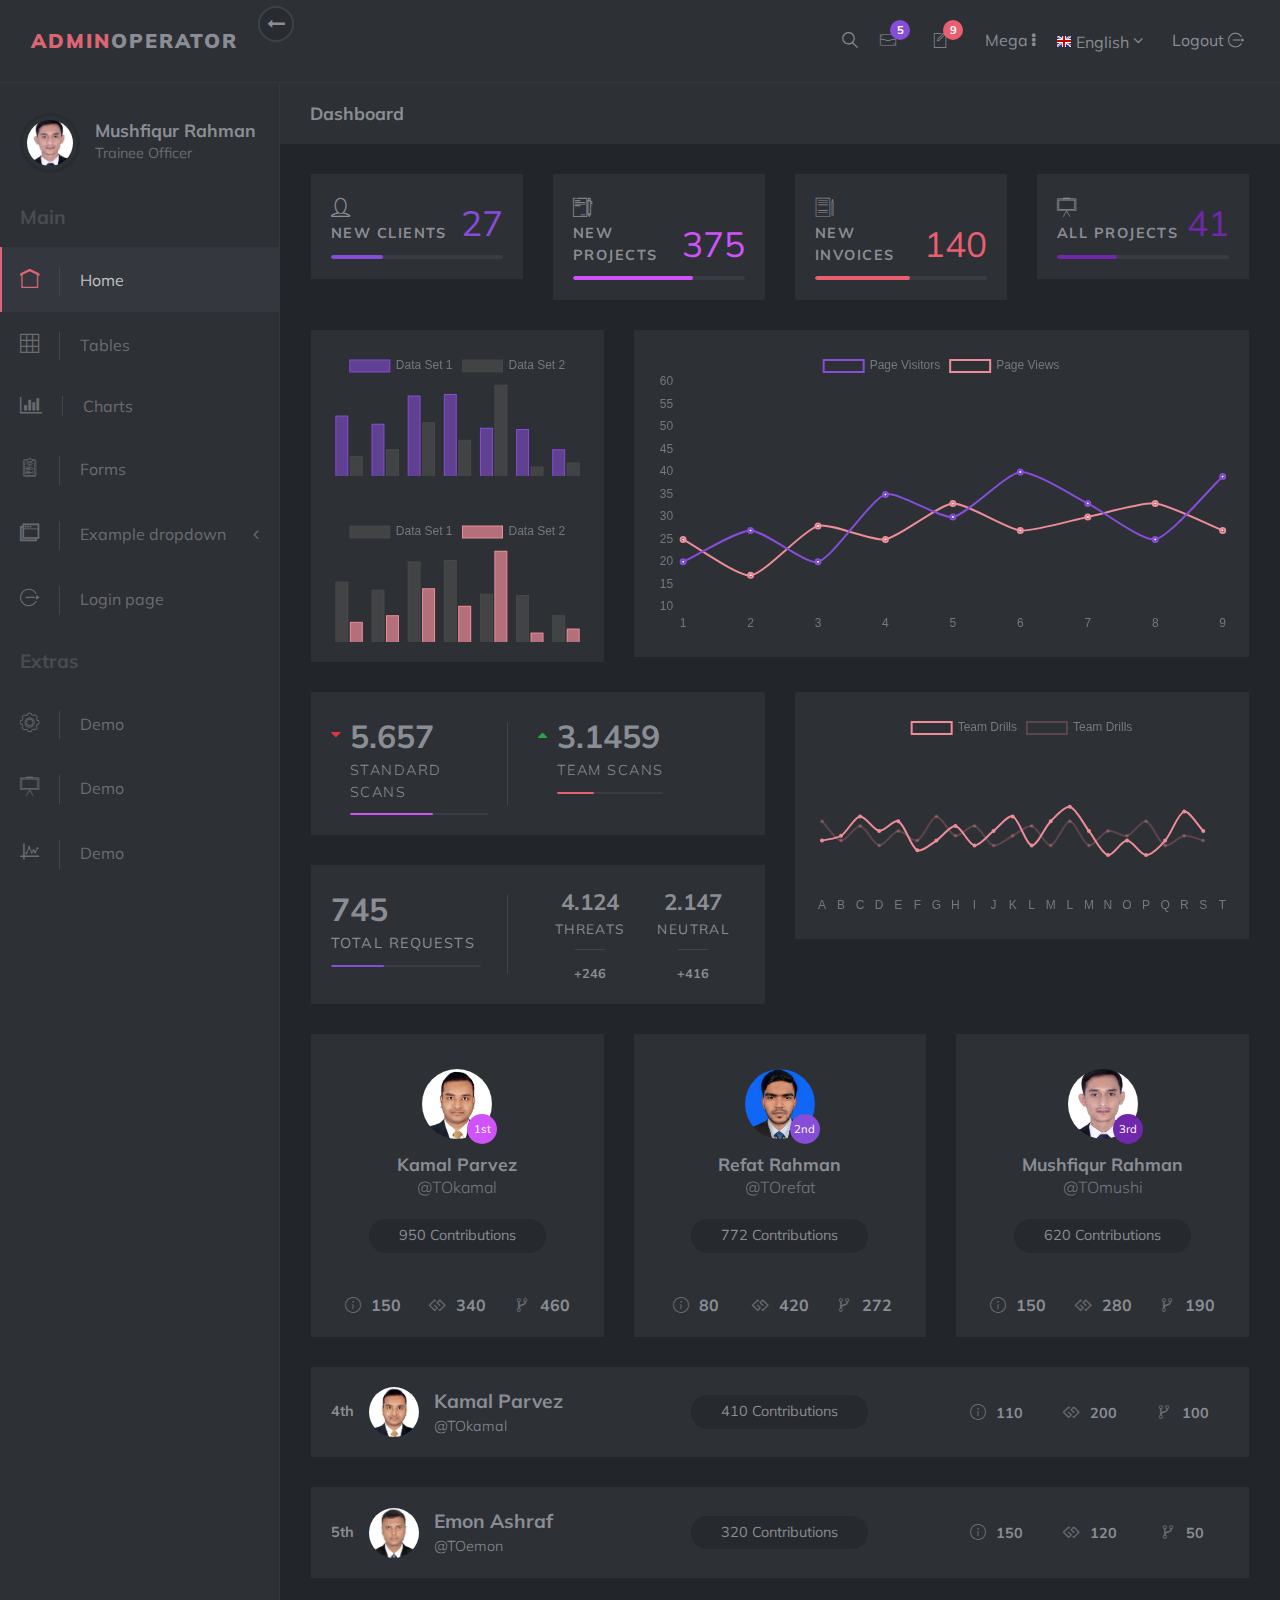
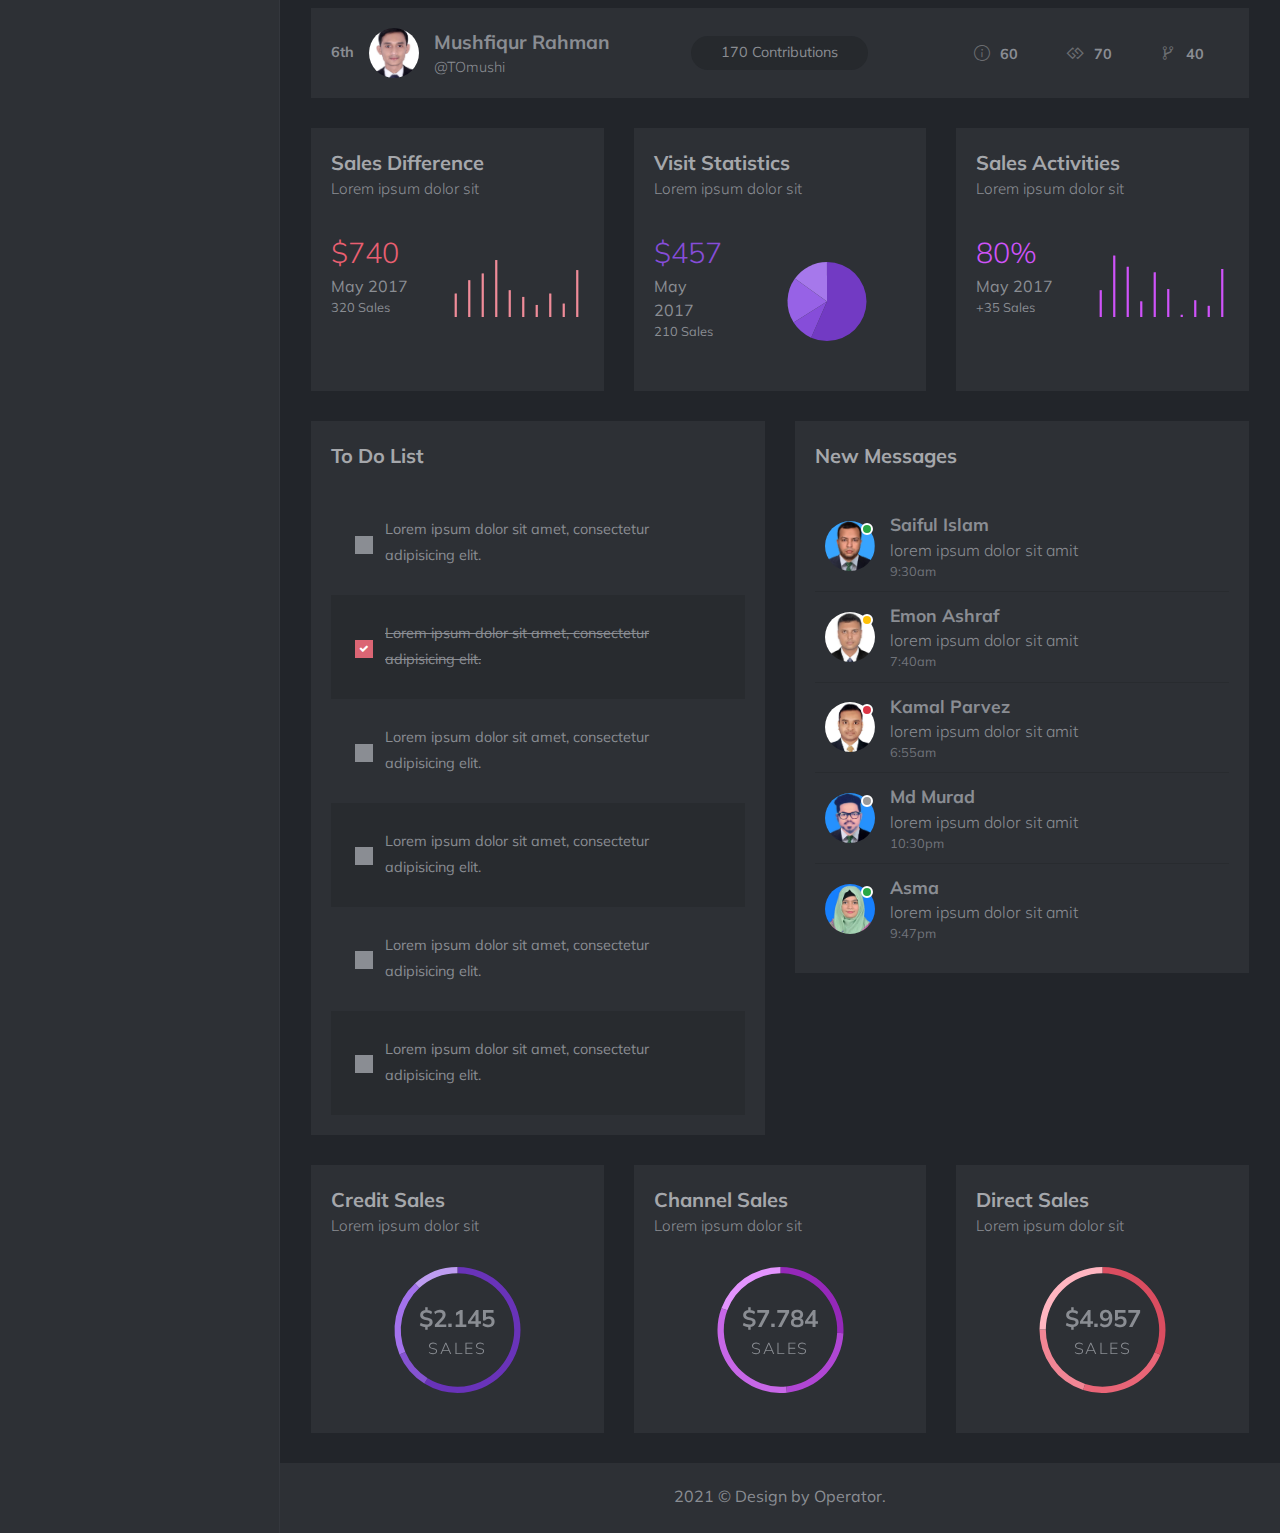
==== index.html @ 70034b1f "Inital Commit" ====
<!DOCTYPE html>
<html>
  <head> 
    <meta charset="utf-8">
    <meta http-equiv="X-UA-Compatible" content="IE=edge">
    <title>Admin Panel by Operator</title>
    <meta name="description" content="">
    <meta name="viewport" content="width=device-width, initial-scale=1">
    <meta name="robots" content="all,follow">
    <!-- Bootstrap CSS-->
    <link rel="stylesheet" href="vendor/bootstrap/css/bootstrap.min.css">
    <!-- Font Awesome CSS-->
    <link rel="stylesheet" href="vendor/font-awesome/css/font-awesome.min.css">
    <!-- Custom Font Icons CSS-->
    <link rel="stylesheet" href="css/font.css">
    <!-- Google fonts - Muli-->
    <link rel="stylesheet" href="https://fonts.googleapis.com/css?family=Muli:300,400,700">
    <!-- theme stylesheet-->
    <link rel="stylesheet" href="css/style.default.css" id="theme-stylesheet">
    <!-- Custom stylesheet - for your changes-->
    <link rel="stylesheet" href="css/custom.css">
    <!-- Favicon-->
    <link rel="shortcut icon" href="img/favicon.ico">
    <!-- Tweaks for older IEs--><!--[if lt IE 9]>
        <script src="https://oss.maxcdn.com/html5shiv/3.7.3/html5shiv.min.js"></script>
        <script src="https://oss.maxcdn.com/respond/1.4.2/respond.min.js"></script><![endif]-->
  </head>
  <body>
    <header class="header">   
      <nav class="navbar navbar-expand-lg">
        <div class="search-panel">
          <div class="search-inner d-flex align-items-center justify-content-center">
            <div class="close-btn">Close <i class="fa fa-close"></i></div>
            <form id="searchForm" action="#">
              <div class="form-group">
                <input type="search" name="search" placeholder="What are you searching for...">
                <button type="submit" class="submit">Search</button>
              </div>
            </form>
          </div>
        </div>
        <div class="container-fluid d-flex align-items-center justify-content-between">
          <div class="navbar-header">
            <!-- Navbar Header--><a href="index.html" class="navbar-brand">
              <div class="brand-text brand-big visible text-uppercase"><strong class="text-primary">Admin</strong><strong>Operator</strong></div>
              <div class="brand-text brand-sm"><strong class="text-primary">A</strong><strong>O</strong></div></a>
            <!-- Sidebar Toggle Btn-->
            <button class="sidebar-toggle"><i class="fa fa-long-arrow-left"></i></button>
          </div>
          <div class="right-menu list-inline no-margin-bottom">    
            <div class="list-inline-item"><a href="#" class="search-open nav-link"><i class="icon-magnifying-glass-browser"></i></a></div>
            <div class="list-inline-item dropdown"><a id="navbarDropdownMenuLink1" href="#" data-toggle="dropdown" aria-haspopup="true" aria-expanded="false" class="nav-link messages-toggle"><i class="icon-email"></i><span class="badge dashbg-1">5</span></a>
              <div aria-labelledby="navbarDropdownMenuLink1" class="dropdown-menu messages"><a href="#" class="dropdown-item message d-flex align-items-center">
                  <div class="profile"><img src="img/avatar-3.jpg" alt="..." class="img-fluid">
                    <div class="status online"></div>
                  </div>
                  <div class="content">   <strong class="d-block">Saiful Islam</strong><span class="d-block">lorem ipsum dolor sit amit</span><small class="date d-block">9:30am</small></div></a><a href="#" class="dropdown-item message d-flex align-items-center">
                  <div class="profile"><img src="img/avatar-2.jpg" alt="..." class="img-fluid">
                    <div class="status away"></div>
                  </div>
                  <div class="content">   <strong class="d-block">Emon Ashraf</strong><span class="d-block">lorem ipsum dolor sit amit</span><small class="date d-block">7:40am</small></div></a><a href="#" class="dropdown-item message d-flex align-items-center">
                  <div class="profile"><img src="img/avatar-1.jpg" alt="..." class="img-fluid">
                    <div class="status busy"></div>
                  </div>
                  <div class="content">   <strong class="d-block">Kamal Parvez</strong><span class="d-block">lorem ipsum dolor sit amit</span><small class="date d-block">6:55am</small></div></a><a href="#" class="dropdown-item message d-flex align-items-center">
                  <div class="profile"><img src="img/avatar-5.jpg" alt="..." class="img-fluid">
                    <div class="status offline"></div>
                  </div>
                  <div class="content">   <strong class="d-block">Md Murad</strong><span class="d-block">lorem ipsum dolor sit amit</span><small class="date d-block">10:30pm</small></div></a><a href="#" class="dropdown-item text-center message"> <strong>See All Messages <i class="fa fa-angle-right"></i></strong></a></div>
            </div>
            <!-- Tasks-->
            <div class="list-inline-item dropdown"><a id="navbarDropdownMenuLink2" href="#" data-toggle="dropdown" aria-haspopup="true" aria-expanded="false" class="nav-link tasks-toggle"><i class="icon-new-file"></i><span class="badge dashbg-3">9</span></a>
              <div aria-labelledby="navbarDropdownMenuLink2" class="dropdown-menu tasks-list"><a href="#" class="dropdown-item">
                  <div class="text d-flex justify-content-between"><strong>Task 1</strong><span>40% complete</span></div>
                  <div class="progress">
                    <div role="progressbar" style="width: 40%" aria-valuenow="40" aria-valuemin="0" aria-valuemax="100" class="progress-bar dashbg-1"></div>
                  </div></a><a href="#" class="dropdown-item">
                  <div class="text d-flex justify-content-between"><strong>Task 2</strong><span>20% complete</span></div>
                  <div class="progress">
                    <div role="progressbar" style="width: 20%" aria-valuenow="20" aria-valuemin="0" aria-valuemax="100" class="progress-bar dashbg-3"></div>
                  </div></a><a href="#" class="dropdown-item">
                  <div class="text d-flex justify-content-between"><strong>Task 3</strong><span>70% complete</span></div>
                  <div class="progress">
                    <div role="progressbar" style="width: 70%" aria-valuenow="70" aria-valuemin="0" aria-valuemax="100" class="progress-bar dashbg-2"></div>
                  </div></a><a href="#" class="dropdown-item">
                  <div class="text d-flex justify-content-between"><strong>Task 4</strong><span>30% complete</span></div>
                  <div class="progress">
                    <div role="progressbar" style="width: 30%" aria-valuenow="30" aria-valuemin="0" aria-valuemax="100" class="progress-bar dashbg-4"></div>
                  </div></a><a href="#" class="dropdown-item">
                  <div class="text d-flex justify-content-between"><strong>Task 5</strong><span>65% complete</span></div>
                  <div class="progress">
                    <div role="progressbar" style="width: 65%" aria-valuenow="65" aria-valuemin="0" aria-valuemax="100" class="progress-bar dashbg-1"></div>
                  </div></a><a href="#" class="dropdown-item text-center"> <strong>See All Tasks <i class="fa fa-angle-right"></i></strong></a>
              </div>
            </div>
            <!-- Tasks end-->
            <!-- Megamenu-->
            <div class="list-inline-item dropdown menu-large"><a href="#" data-toggle="dropdown" class="nav-link">Mega <i class="fa fa-ellipsis-v"></i></a>
              <div class="dropdown-menu megamenu">
                <div class="row">
                  <div class="col-lg-3 col-md-6"><strong class="text-uppercase">Elements Heading</strong>
                    <ul class="list-unstyled mb-3">
                      <li><a href="#">Lorem ipsum dolor</a></li>
                      <li><a href="#">Sed ut perspiciatis</a></li>
                      <li><a href="#">Voluptatum deleniti</a></li>
                      <li><a href="#">At vero eos</a></li>
                      <li><a href="#">Consectetur adipiscing</a></li>
                      <li><a href="#">Duis aute irure</a></li>
                      <li><a href="#">Necessitatibus saepe</a></li>
                      <li><a href="#">Maiores alias</a></li>
                    </ul>
                  </div>
                  <div class="col-lg-3 col-md-6"><strong class="text-uppercase">Elements Heading</strong>
                    <ul class="list-unstyled mb-3">
                      <li><a href="#">Lorem ipsum dolor</a></li>
                      <li><a href="#">Sed ut perspiciatis</a></li>
                      <li><a href="#">Voluptatum deleniti</a></li>
                      <li><a href="#">At vero eos</a></li>
                      <li><a href="#">Consectetur adipiscing</a></li>
                      <li><a href="#">Duis aute irure</a></li>
                      <li><a href="#">Necessitatibus saepe</a></li>
                      <li><a href="#">Maiores alias</a></li>
                    </ul>
                  </div>
                  <div class="col-lg-3 col-md-6"><strong class="text-uppercase">Elements Heading</strong>
                    <ul class="list-unstyled mb-3">
                      <li><a href="#">Lorem ipsum dolor</a></li>
                      <li><a href="#">Sed ut perspiciatis</a></li>
                      <li><a href="#">Voluptatum deleniti</a></li>
                      <li><a href="#">At vero eos</a></li>
                      <li><a href="#">Consectetur adipiscing</a></li>
                      <li><a href="#">Duis aute irure</a></li>
                      <li><a href="#">Necessitatibus saepe</a></li>
                      <li><a href="#">Maiores alias</a></li>
                    </ul>
                  </div>
                  <div class="col-lg-3 col-md-6"><strong class="text-uppercase">Elements Heading</strong>
                    <ul class="list-unstyled mb-3">
                      <li><a href="#">Lorem ipsum dolor</a></li>
                      <li><a href="#">Sed ut perspiciatis</a></li>
                      <li><a href="#">Voluptatum deleniti</a></li>
                      <li><a href="#">At vero eos</a></li>
                      <li><a href="#">Consectetur adipiscing</a></li>
                      <li><a href="#">Duis aute irure</a></li>
                      <li><a href="#">Necessitatibus saepe</a></li>
                      <li><a href="#">Maiores alias</a></li>
                    </ul>
                  </div>
                </div>
                <div class="row megamenu-buttons text-center">
                  <div class="col-lg-2 col-md-4"><a href="#" class="d-block megamenu-button-link dashbg-1"><i class="fa fa-clock-o"></i><strong>Demo 1</strong></a></div>
                  <div class="col-lg-2 col-md-4"><a href="#" class="d-block megamenu-button-link dashbg-2"><i class="fa fa-clock-o"></i><strong>Demo 2</strong></a></div>
                  <div class="col-lg-2 col-md-4"><a href="#" class="d-block megamenu-button-link dashbg-3"><i class="fa fa-clock-o"></i><strong>Demo 3</strong></a></div>
                  <div class="col-lg-2 col-md-4"><a href="#" class="d-block megamenu-button-link dashbg-4"><i class="fa fa-clock-o"></i><strong>Demo 4</strong></a></div>
                  <div class="col-lg-2 col-md-4"><a href="#" class="d-block megamenu-button-link bg-danger"><i class="fa fa-clock-o"></i><strong>Demo 5</strong></a></div>
                  <div class="col-lg-2 col-md-4"><a href="#" class="d-block megamenu-button-link bg-info"><i class="fa fa-clock-o"></i><strong>Demo 6</strong></a></div>
                </div>
              </div>
            </div>
            <!-- Megamenu end     -->
            <!-- Languages dropdown    -->
            <div class="list-inline-item dropdown"><a id="languages" rel="nofollow" data-target="#" href="#" data-toggle="dropdown" aria-haspopup="true" aria-expanded="false" class="nav-link language dropdown-toggle"><img src="img/flags/16/GB.png" alt="English"><span class="d-none d-sm-inline-block">English</span></a>
              <div aria-labelledby="languages" class="dropdown-menu"><a rel="nofollow" href="#" class="dropdown-item"> <img src="img/flags/16/DE.png" alt="English" class="mr-2"><span>German</span></a><a rel="nofollow" href="#" class="dropdown-item"> <img src="img/flags/16/FR.png" alt="English" class="mr-2"><span>French  </span></a></div>
            </div>
            <!-- Log out               -->
            <div class="list-inline-item logout">                   <a id="logout" href="login.html" class="nav-link"> <span class="d-none d-sm-inline">Logout </span><i class="icon-logout"></i></a></div>
          </div>
        </div>
      </nav>
    </header>
    <div class="d-flex align-items-stretch">
      <!-- Sidebar Navigation-->
      <nav id="sidebar">
        <!-- Sidebar Header-->
        <div class="sidebar-header d-flex align-items-center">
          <div class="avatar"><img src="img/avatar-6.jpg" alt="..." class="img-fluid rounded-circle"></div>
          <div class="title">
            <h1 class="h5">Mushfiqur Rahman</h1>
            <p>Trainee Officer</p>
          </div>
        </div>
        <!-- Sidebar Navidation Menus--><span class="heading">Main</span>
        <ul class="list-unstyled">
          <li class="active"><a href="index.html"> <i class="icon-home"></i>Home </a></li>
          <li><a href="tables.html"> <i class="icon-grid"></i>Tables </a></li>
          <li><a href="charts.html"> <i class="fa fa-bar-chart"></i>Charts </a></li>
          <li><a href="forms.html"> <i class="icon-padnote"></i>Forms </a></li>
          <li><a href="#exampledropdownDropdown" aria-expanded="false" data-toggle="collapse"> <i class="icon-windows"></i>Example dropdown </a>
            <ul id="exampledropdownDropdown" class="collapse list-unstyled ">
              <li><a href="#">Page</a></li>
              <li><a href="#">Page</a></li>
              <li><a href="#">Page</a></li>
            </ul>
          </li>
          <li><a href="login.html"> <i class="icon-logout"></i>Login page </a></li>
        </ul><span class="heading">Extras</span>
        <ul class="list-unstyled">
          <li> <a href="#"> <i class="icon-settings"></i>Demo </a></li>
          <li> <a href="#"> <i class="icon-writing-whiteboard"></i>Demo </a></li>
          <li> <a href="#"> <i class="icon-chart"></i>Demo </a></li>
        </ul>
      </nav>
      <!-- Sidebar Navigation end-->
      <div class="page-content">
        <div class="page-header">
          <div class="container-fluid">
            <h2 class="h5 no-margin-bottom">Dashboard</h2>
          </div>
        </div>
        <section class="no-padding-top no-padding-bottom">
          <div class="container-fluid">
            <div class="row">
              <div class="col-md-3 col-sm-6">
                <div class="statistic-block block">
                  <div class="progress-details d-flex align-items-end justify-content-between">
                    <div class="title">
                      <div class="icon"><i class="icon-user-1"></i></div><strong>New Clients</strong>
                    </div>
                    <div class="number dashtext-1">27</div>
                  </div>
                  <div class="progress progress-template">
                    <div role="progressbar" style="width: 30%" aria-valuenow="30" aria-valuemin="0" aria-valuemax="100" class="progress-bar progress-bar-template dashbg-1"></div>
                  </div>
                </div>
              </div>
              <div class="col-md-3 col-sm-6">
                <div class="statistic-block block">
                  <div class="progress-details d-flex align-items-end justify-content-between">
                    <div class="title">
                      <div class="icon"><i class="icon-contract"></i></div><strong>New Projects</strong>
                    </div>
                    <div class="number dashtext-2">375</div>
                  </div>
                  <div class="progress progress-template">
                    <div role="progressbar" style="width: 70%" aria-valuenow="70" aria-valuemin="0" aria-valuemax="100" class="progress-bar progress-bar-template dashbg-2"></div>
                  </div>
                </div>
              </div>
              <div class="col-md-3 col-sm-6">
                <div class="statistic-block block">
                  <div class="progress-details d-flex align-items-end justify-content-between">
                    <div class="title">
                      <div class="icon"><i class="icon-paper-and-pencil"></i></div><strong>New Invoices</strong>
                    </div>
                    <div class="number dashtext-3">140</div>
                  </div>
                  <div class="progress progress-template">
                    <div role="progressbar" style="width: 55%" aria-valuenow="55" aria-valuemin="0" aria-valuemax="100" class="progress-bar progress-bar-template dashbg-3"></div>
                  </div>
                </div>
              </div>
              <div class="col-md-3 col-sm-6">
                <div class="statistic-block block">
                  <div class="progress-details d-flex align-items-end justify-content-between">
                    <div class="title">
                      <div class="icon"><i class="icon-writing-whiteboard"></i></div><strong>All Projects</strong>
                    </div>
                    <div class="number dashtext-4">41</div>
                  </div>
                  <div class="progress progress-template">
                    <div role="progressbar" style="width: 35%" aria-valuenow="35" aria-valuemin="0" aria-valuemax="100" class="progress-bar progress-bar-template dashbg-4"></div>
                  </div>
                </div>
              </div>
            </div>
          </div>
        </section>
        <section class="no-padding-bottom">
          <div class="container-fluid">
            <div class="row">
              <div class="col-lg-4">
                <div class="bar-chart block no-margin-bottom">
                  <canvas id="barChartExample1"></canvas>
                </div>
                <div class="bar-chart block">
                  <canvas id="barChartExample2"></canvas>
                </div>
              </div>
              <div class="col-lg-8">
                <div class="line-cahrt block">
                  <canvas id="lineCahrt"></canvas>
                </div>
              </div>
            </div>
          </div>
        </section>
        <section class="no-padding-bottom">
          <div class="container-fluid">
            <div class="row">
              <div class="col-lg-6">
                <div class="stats-2-block block d-flex">
                  <div class="stats-2 d-flex">
                    <div class="stats-2-arrow low"><i class="fa fa-caret-down"></i></div>
                    <div class="stats-2-content"><strong class="d-block">5.657</strong><span class="d-block">Standard Scans</span>
                      <div class="progress progress-template progress-small">
                        <div role="progressbar" style="width: 60%;" aria-valuenow="30" aria-valuemin="0" aria-valuemax="100" class="progress-bar progress-bar-template progress-bar-small dashbg-2"></div>
                      </div>
                    </div>
                  </div>
                  <div class="stats-2 d-flex">
                    <div class="stats-2-arrow height"><i class="fa fa-caret-up"></i></div>
                    <div class="stats-2-content"><strong class="d-block">3.1459</strong><span class="d-block">Team Scans</span>
                      <div class="progress progress-template progress-small">
                        <div role="progressbar" style="width: 35%;" aria-valuenow="30" aria-valuemin="0" aria-valuemax="100" class="progress-bar progress-bar-template progress-bar-small dashbg-3"></div>
                      </div>
                    </div>
                  </div>
                </div>
                <div class="stats-3-block block d-flex">
                  <div class="stats-3"><strong class="d-block">745</strong><span class="d-block">Total requests</span>
                    <div class="progress progress-template progress-small">
                      <div role="progressbar" style="width: 35%;" aria-valuenow="30" aria-valuemin="0" aria-valuemax="100" class="progress-bar progress-bar-template progress-bar-small dashbg-1"></div>
                    </div>
                  </div>
                  <div class="stats-3 d-flex justify-content-between text-center">
                    <div class="item"><strong class="d-block strong-sm">4.124</strong><span class="d-block span-sm">Threats</span>
                      <div class="line"></div><small>+246</small>
                    </div>
                    <div class="item"><strong class="d-block strong-sm">2.147</strong><span class="d-block span-sm">Neutral</span>
                      <div class="line"></div><small>+416</small>
                    </div>
                  </div>
                </div>
              </div>
              <div class="col-lg-6">
                <div class="drills-chart block">
                  <canvas id="lineChart1"></canvas>
                </div>
              </div>
            </div>
          </div>
        </section>
        <section class="no-padding-bottom">
          <div class="container-fluid">
            <div class="row">
              <div class="col-lg-4">
                <div class="user-block block text-center">
                  <div class="avatar"><img src="img/avatar-1.jpg" alt="..." class="img-fluid">
                    <div class="order dashbg-2">1st</div>
                  </div><a href="#" class="user-title">
                    <h3 class="h5">Kamal Parvez</h3><span>@TOkamal</span></a>
                  <div class="contributions">950 Contributions</div>
                  <div class="details d-flex">
                    <div class="item"><i class="icon-info"></i><strong>150</strong></div>
                    <div class="item"><i class="fa fa-gg"></i><strong>340</strong></div>
                    <div class="item"><i class="icon-flow-branch"></i><strong>460</strong></div>
                  </div>
                </div>
              </div>
              <div class="col-lg-4">
                <div class="user-block block text-center">
                  <div class="avatar"><img src="img/avatar-4.jpg" alt="..." class="img-fluid">
                    <div class="order dashbg-1">2nd</div>
                  </div><a href="#" class="user-title">
                    <h3 class="h5">Refat Rahman</h3><span>@TOrefat</span></a>
                  <div class="contributions">772 Contributions</div>
                  <div class="details d-flex">
                    <div class="item"><i class="icon-info"></i><strong>80</strong></div>
                    <div class="item"><i class="fa fa-gg"></i><strong>420</strong></div>
                    <div class="item"><i class="icon-flow-branch"></i><strong>272</strong></div>
                  </div>
                </div>
              </div>
              <div class="col-lg-4">
                <div class="user-block block text-center">
                  <div class="avatar"><img src="img/avatar-6.jpg" alt="..." class="img-fluid">
                    <div class="order dashbg-4">3rd</div>
                  </div><a href="#" class="user-title">
                    <h3 class="h5">Mushfiqur Rahman</h3><span>@TOmushi</span></a>
                  <div class="contributions">620 Contributions</div>
                  <div class="details d-flex">
                    <div class="item"><i class="icon-info"></i><strong>150</strong></div>
                    <div class="item"><i class="fa fa-gg"></i><strong>280</strong></div>
                    <div class="item"><i class="icon-flow-branch"></i><strong>190</strong></div>
                  </div>
                </div>
              </div>
            </div>
            <div class="public-user-block block">
              <div class="row d-flex align-items-center">                   
                <div class="col-lg-4 d-flex align-items-center">
                  <div class="order">4th</div>
                  <div class="avatar"> <img src="img/avatar-1.jpg" alt="..." class="img-fluid"></div><a href="#" class="name"><strong class="d-block">Kamal Parvez</strong><span class="d-block">@TOkamal</span></a>
                </div>
                <div class="col-lg-4 text-center">
                  <div class="contributions">410 Contributions</div>
                </div>
                <div class="col-lg-4">
                  <div class="details d-flex">
                    <div class="item"><i class="icon-info"></i><strong>110</strong></div>
                    <div class="item"><i class="fa fa-gg"></i><strong>200</strong></div>
                    <div class="item"><i class="icon-flow-branch"></i><strong>100</strong></div>
                  </div>
                </div>
              </div>
            </div>
            <div class="public-user-block block">
              <div class="row d-flex align-items-center">                   
                <div class="col-lg-4 d-flex align-items-center">
                  <div class="order">5th</div>
                  <div class="avatar"> <img src="img/avatar-2.jpg" alt="..." class="img-fluid"></div><a href="#" class="name"><strong class="d-block">Emon Ashraf</strong><span class="d-block">@TOemon</span></a>
                </div>
                <div class="col-lg-4 text-center">
                  <div class="contributions">320 Contributions</div>
                </div>
                <div class="col-lg-4">
                  <div class="details d-flex">
                    <div class="item"><i class="icon-info"></i><strong>150</strong></div>
                    <div class="item"><i class="fa fa-gg"></i><strong>120</strong></div>
                    <div class="item"><i class="icon-flow-branch"></i><strong>50</strong></div>
                  </div>
                </div>
              </div>
            </div>
            <div class="public-user-block block">
              <div class="row d-flex align-items-center">                   
                <div class="col-lg-4 d-flex align-items-center">
                  <div class="order">6th</div>
                  <div class="avatar"> <img src="img/avatar-6.jpg" alt="..." class="img-fluid"></div><a href="#" class="name"><strong class="d-block">Mushfiqur Rahman</strong><span class="d-block">@TOmushi</span></a>
                </div>
                <div class="col-lg-4 text-center">
                  <div class="contributions">170 Contributions</div>
                </div>
                <div class="col-lg-4">
                  <div class="details d-flex">
                    <div class="item"><i class="icon-info"></i><strong>60</strong></div>
                    <div class="item"><i class="fa fa-gg"></i><strong>70</strong></div>
                    <div class="item"><i class="icon-flow-branch"></i><strong>40</strong></div>
                  </div>
                </div>
              </div>
            </div>
          </div>
        </section>
        <section class="margin-bottom-sm">
          <div class="container-fluid">
            <div class="row d-flex align-items-stretch">
              <div class="col-lg-4">
                <div class="stats-with-chart-1 block">
                  <div class="title"> <strong class="d-block">Sales Difference</strong><span class="d-block">Lorem ipsum dolor sit</span></div>
                  <div class="row d-flex align-items-end justify-content-between">
                    <div class="col-5">
                      <div class="text"><strong class="d-block dashtext-3">$740</strong><span class="d-block">May 2017</span><small class="d-block">320 Sales</small></div>
                    </div>
                    <div class="col-7">
                      <div class="bar-chart chart">
                        <canvas id="salesBarChart1"></canvas>
                      </div>
                    </div>
                  </div>
                </div>
              </div>
              <div class="col-lg-4">   
                <div class="stats-with-chart-1 block">
                  <div class="title"> <strong class="d-block">Visit Statistics</strong><span class="d-block">Lorem ipsum dolor sit</span></div>
                  <div class="row d-flex align-items-end justify-content-between">
                    <div class="col-4">
                      <div class="text"><strong class="d-block dashtext-1">$457</strong><span class="d-block">May 2017</span><small class="d-block">210 Sales</small></div>
                    </div>
                    <div class="col-8">
                      <div class="bar-chart chart">
                        <canvas id="visitPieChart"></canvas>
                      </div>
                    </div>
                  </div>
                </div>
              </div>
              <div class="col-lg-4">
                <div class="stats-with-chart-1 block">
                  <div class="title"> <strong class="d-block">Sales Activities</strong><span class="d-block">Lorem ipsum dolor sit</span></div>
                  <div class="row d-flex align-items-end justify-content-between">
                    <div class="col-5">
                      <div class="text"><strong class="d-block dashtext-2">80%</strong><span class="d-block">May 2017</span><small class="d-block">+35 Sales</small></div>
                    </div>
                    <div class="col-7">
                      <div class="bar-chart chart">
                        <canvas id="salesBarChart2"></canvas>
                      </div>
                    </div>
                  </div>
                </div>
              </div>
            </div>
          </div>
        </section>
        <section class="no-padding-bottom">
          <div class="container-fluid">
            <div class="row">
              <div class="col-lg-6">
                <div class="checklist-block block">
                  <div class="title"><strong>To Do List</strong></div>
                  <div class="checklist">
                    <div class="item d-flex align-items-center">
                      <input type="checkbox" id="input-1" name="input-1" class="checkbox-template">
                      <label for="input-1">Lorem ipsum dolor sit amet, consectetur adipisicing elit.</label>
                    </div>
                    <div class="item d-flex align-items-center">
                      <input type="checkbox" id="input-2" name="input-2" checked class="checkbox-template">
                      <label for="input-2">Lorem ipsum dolor sit amet, consectetur adipisicing elit.</label>
                    </div>
                    <div class="item d-flex align-items-center">
                      <input type="checkbox" id="input-3" name="input-3" class="checkbox-template">
                      <label for="input-3">Lorem ipsum dolor sit amet, consectetur adipisicing elit.</label>
                    </div>
                    <div class="item d-flex align-items-center">
                      <input type="checkbox" id="input-4" name="input-4" class="checkbox-template">
                      <label for="input-4">Lorem ipsum dolor sit amet, consectetur adipisicing elit.</label>
                    </div>
                    <div class="item d-flex align-items-center">
                      <input type="checkbox" id="input-5" name="input-5" class="checkbox-template">
                      <label for="input-5">Lorem ipsum dolor sit amet, consectetur adipisicing elit.</label>
                    </div>
                    <div class="item d-flex align-items-center">
                      <input type="checkbox" id="input-6" name="input-6" class="checkbox-template">
                      <label for="input-6">Lorem ipsum dolor sit amet, consectetur adipisicing elit.</label>
                    </div>
                  </div>
                </div>
              </div>
              <div class="col-lg-6">                                           
                <div class="messages-block block">
                  <div class="title"><strong>New Messages</strong></div>
                  <div class="messages"><a href="#" class="message d-flex align-items-center">
                      <div class="profile"><img src="img/avatar-3.jpg" alt="..." class="img-fluid">
                        <div class="status online"></div>
                      </div>
                      <div class="content">   <strong class="d-block">Saiful Islam</strong><span class="d-block">lorem ipsum dolor sit amit</span><small class="date d-block">9:30am</small></div></a><a href="#" class="message d-flex align-items-center">
                      <div class="profile"><img src="img/avatar-2.jpg" alt="..." class="img-fluid">
                        <div class="status away"></div>
                      </div>
                      <div class="content">   <strong class="d-block">Emon Ashraf</strong><span class="d-block">lorem ipsum dolor sit amit</span><small class="date d-block">7:40am</small></div></a><a href="#" class="message d-flex align-items-center">
                      <div class="profile"><img src="img/avatar-1.jpg" alt="..." class="img-fluid">
                        <div class="status busy"></div>
                      </div>
                      <div class="content">   <strong class="d-block">Kamal Parvez</strong><span class="d-block">lorem ipsum dolor sit amit</span><small class="date d-block">6:55am</small></div></a><a href="#" class="message d-flex align-items-center">
                      <div class="profile"><img src="img/avatar-5.jpg" alt="..." class="img-fluid">
                        <div class="status offline"></div>
                      </div>
                      <div class="content">   <strong class="d-block">Md Murad</strong><span class="d-block">lorem ipsum dolor sit amit</span><small class="date d-block">10:30pm</small></div></a><a href="#" class="message d-flex align-items-center">
                      <div class="profile"><img src="img/avatar-0.jpg" alt="..." class="img-fluid">
                        <div class="status online"></div>
                      </div>
                      <div class="content">   <strong class="d-block">Asma</strong><span class="d-block">lorem ipsum dolor sit amit</span><small class="date d-block">9:47pm</small></div></a></div>
                </div>
              </div>
            </div>
          </div>
        </section>
        <section>
          <div class="container-fluid">
            <div class="row">
              <div class="col-lg-4">
                <div class="stats-with-chart-2 block">
                  <div class="title"><strong class="d-block">Credit Sales</strong><span class="d-block">Lorem ipsum dolor sit</span></div>
                  <div class="piechart chart">
                    <canvas id="pieChartHome1"></canvas>
                    <div class="text"><strong class="d-block">$2.145</strong><span class="d-block">Sales</span></div>
                  </div>
                </div>
              </div>
              <div class="col-lg-4">
                <div class="stats-with-chart-2 block">
                  <div class="title"><strong class="d-block">Channel Sales</strong><span class="d-block">Lorem ipsum dolor sit</span></div>
                  <div class="piechart chart">
                    <canvas id="pieChartHome2"></canvas>
                    <div class="text"><strong class="d-block">$7.784</strong><span class="d-block">Sales</span></div>
                  </div>
                </div>
              </div>
              <div class="col-lg-4">
                <div class="stats-with-chart-2 block">
                  <div class="title"><strong class="d-block">Direct Sales</strong><span class="d-block">Lorem ipsum dolor sit</span></div>
                  <div class="piechart chart">
                    <canvas id="pieChartHome3"></canvas>
                    <div class="text"><strong class="d-block">$4.957</strong><span class="d-block">Sales</span></div>
                  </div>
                </div>
              </div>
            </div>
          </div>
        </section>
        <footer class="footer">
          <div class="footer__block block no-margin-bottom">
            <div class="container-fluid text-center">
              <!-- Please do not remove the backlink to us unless you support us at https://bootstrapious.com/donate. It is part of the license conditions. Thank you for understanding :)-->
              <p class="no-margin-bottom">2021 &copy; Design by Operator.</p>
            </div>
          </div>
        </footer>
      </div>
    </div>
    <!-- JavaScript files-->
    <script src="vendor/jquery/jquery.min.js"></script>
    <script src="vendor/bootstrap/js/bootstrap.bundle.min.js"></script>
    <script src="vendor/jquery.cookie/jquery.cookie.js"> </script>
    <script src="vendor/chart.js/Chart.min.js"></script>
    <script src="vendor/jquery-validation/jquery.validate.min.js"></script>
    <script src="js/charts-home.js"></script>
    <script src="js/front.js"></script>
  </body>
</html>
---- css/font.css ----
@charset "UTF-8";

@font-face {
  font-family: "dark-dashboard";
  src:url("../fonts/dark-dashboard.eot");
  src:url("../fonts/dark-dashboard.eot?#iefix") format("embedded-opentype"),
    url("../fonts/dark-dashboard.woff") format("woff"),
    url("../fonts/dark-dashboard.ttf") format("truetype"),
    url("../fonts/dark-dashboard.svg#dark-dashboard") format("svg");
  font-weight: normal;
  font-style: normal;

}

[data-icon]:before {
  font-family: "dark-dashboard" !important;
  content: attr(data-icon);
  font-style: normal !important;
  font-weight: normal !important;
  font-variant: normal !important;
  text-transform: none !important;
  speak: none;
  line-height: 1;
  -webkit-font-smoothing: antialiased;
  -moz-osx-font-smoothing: grayscale;
}

[class^="icon-"]:before,
[class*=" icon-"]:before {
  font-family: "dark-dashboard" !important;
  font-style: normal !important;
  font-weight: normal !important;
  font-variant: normal !important;
  text-transform: none !important;
  speak: none;
  line-height: 1;
  -webkit-font-smoothing: antialiased;
  -moz-osx-font-smoothing: grayscale;
}

.icon-bars:before {
  content: "\61";
}
.icon-cloud:before {
  content: "\62";
}
.icon-computer:before {
  content: "\63";
}
.icon-contract:before {
  content: "\64";
}
.icon-controls:before {
  content: "\65";
}
.icon-dashboard:before {
  content: "\66";
}
.icon-email:before {
  content: "\67";
}
.icon-info:before {
  content: "\69";
}
.icon-layers:before {
  content: "\6a";
}
.icon-light-bulb:before {
  content: "\6b";
}
.icon-paper-and-pencil:before {
  content: "\6c";
}
.icon-pie-chart:before {
  content: "\6d";
}
.icon-pie-chart-1:before {
  content: "\6e";
}
.icon-presentation:before {
  content: "\6f";
}
.icon-settings:before {
  content: "\70";
}
.icon-settings-1:before {
  content: "\71";
}
.icon-three-cells:before {
  content: "\72";
}
.icon-writing-whiteboard:before {
  content: "\73";
}
.icon-magnifying-glass-browser:before {
  content: "\74";
}
.icon-new-file:before {
  content: "\75";
}
.icon-close:before {
  content: "\76";
}
.icon-flask:before {
  content: "\77";
}
.icon-grid:before {
  content: "\78";
}
.icon-picture:before {
  content: "\79";
}
.icon-website:before {
  content: "\7a";
}
.icon-line-chart:before {
  content: "\41";
}
.icon-log-out:before {
  content: "\42";
}
.icon-page:before {
  content: "\43";
}
.icon-log-out-1:before {
  content: "\44";
}
.icon-bill:before {
  content: "\45";
}
.icon-check:before {
  content: "\46";
}
.icon-list:before {
  content: "\47";
}
.icon-padnote:before {
  content: "\48";
}
.icon-pencil-case:before {
  content: "\49";
}
.icon-user:before {
  content: "\4a";
}
.icon-form-1:before {
  content: "\4b";
}
.icon-list-1:before {
  content: "\4c";
}
.icon-mail:before {
  content: "\4d";
}
.icon-presentation-1:before {
  content: "\4e";
}
.icon-logout:before {
  content: "\4f";
}
.icon-home:before {
  content: "\50";
}
.icon-windows:before {
  content: "\51";
}
.icon-chart:before {
  content: "\52";
}
.icon-repo-forked:before {
  content: "\68";
}
.icon-flow-branch:before {
  content: "\53";
}
.icon-user-outline:before {
  content: "\54";
}
.icon-user-1:before {
  content: "\55";
}
---- css/style.default.css ----
/*
==============================================================
==============================================================

Dark Admin Bootstrap Template by Bootstrapious.com

==============================================================
==============================================================
 */
/*
* ==========================================================
*     GENERAL STYLING 
* ==========================================================
*/
body {
  position: relative;
}

section {
  padding: 0 1rem;
}

a {
  -webkit-transition: all 0.3s;
  transition: all 0.3s;
  display: inline-block;
}

.dashtext-1 {
  color: #864DD9 !important;
}

.dashtext-2 {
  color: #CF53F9 !important;
}

.dashtext-3 {
  color: #e95f71 !important;
}

.dashtext-4 {
  color: #7127AC !important;
}

.dashbg-1 {
  background: #864DD9;
}

.dashbg-2 {
  background: #CF53F9;
}

.dashbg-3 {
  background: #e95f71;
}

.dashbg-4 {
  background: #7127AC;
}

.text-bold {
  font-weight: 700;
}

.text-small {
  font-size: 0.8rem;
}

.text-gray-light {
  color: #dee2e6;
}

.text-gray {
  color: #8a8d93;
}

.text-gray-dark {
  color: #6a6c70;
}

.text-black {
  color: #000;
}

.text-uppercase {
  letter-spacing: 0.1em;
}

.lh-2 {
  line-height: 2;
}

.list-group-item {
  border-right: 0;
  border-left: 0;
}

.list-group-item:first-child, .list-group-item:last-child {
  border-radius: 0;
}

.overflow-hidden {
  overflow: hidden;
}

.tile-link {
  position: absolute;
  cursor: pointer;
  width: 100%;
  height: 100%;
  left: 0;
  top: 0;
  z-index: 30;
}

p {
  line-height: 1.7;
}

button {
  cursor: pointer;
}

i,
span,
strong {
  display: inline-block;
}

input {
  outline: none;
}

pre {
  color: #8a8d93;
}

.dropdown-divider {
  border-top-color: #6a6c70;
}

.no-padding {
  padding: 0 !important;
}

.no-padding-top {
  padding-top: 0 !important;
}

.no-padding-bottom {
  padding-bottom: 0 !important;
}

.no-margin {
  margin: 0 !important;
}

.no-margin-top {
  margin-top: 0 !important;
}

.no-margin-bottom {
  margin-bottom: 0 !important;
}

.padding-top-sm {
  padding-top: 30px !important;
}

.padding-bottom-sm {
  padding-bottom: 30px !important;
}

.margin-top-sm {
  margin-top: 30px !important;
}

.margin-bottom-sm {
  margin-bottom: 30px !important;
}

.breadcrumb {
  background: none;
  padding: 20px 20px;
  margin-bottom: 0;
  color: #8a8d93;
}

.breadcrumb a {
  color: #DB6574;
  text-decoration: none !important;
}

.breadcrumb li.active {
  color: #585a5f;
}

.breadcrumb-item + .breadcrumb-item::before {
  color: #585a5f;
}

.block {
  padding: 20px;
  background: #2d3035;
  color: #8a8d93;
  margin-bottom: 30px;
}

.card {
  margin-bottom: 30px;
  -webkit-box-shadow: 2px 2px 2px rgba(0, 0, 0, 0.1), -1px 0 2px rgba(0, 0, 0, 0.05);
  box-shadow: 2px 2px 2px rgba(0, 0, 0, 0.1), -1px 0 2px rgba(0, 0, 0, 0.05);
}

.card-header h1,
.card-header h2,
.card-header h3,
.card-header h4,
.card-header h5,
.card-header h6 {
  margin-bottom: 0;
}

.page-content {
  position: relative;
  background: #22252a;
  min-height: 100vh;
  width: calc(100% - 280px);
  padding: 0;
  padding-bottom: 70px;
}

.page-content.active {
  width: 100%;
}

.page-header {
  padding: 20px 15px;
  background: #2d3035;
  color: #8a8d93;
  margin-bottom: 30px;
}

.footer {
  position: absolute;
  bottom: 0;
  width: 100%;
}

.footer .footer__block {
  min-height: 70px;
}

.dropdown-menu {
  -webkit-box-shadow: 2px 2px 2px rgba(0, 0, 0, 0.1), -1px -1px 2px rgba(0, 0, 0, 0.1);
  box-shadow: 2px 2px 2px rgba(0, 0, 0, 0.1), -1px -1px 2px rgba(0, 0, 0, 0.1);
  color: #8a8d93;
  font-size: 1rem;
  min-width: 200px;
  background: #2d3035;
  border-radius: 0;
  padding: 0;
  /*margin-top: 21px;*/
  border: 1px solid #393c43;
}

.dropdown-menu a {
  color: inherit;
}

.dropdown-menu a:hover {
  background: #DB6574;
  color: #fff;
}

.dropdown-toggle {
  background: none;
  outline: none;
  border-radius: 0;
}

.dropdown-toggle span.caret {
  color: #555;
}

.dropdown-toggle::after {
  border: none !important;
  content: '\f107';
  vertical-align: baseline;
  font-family: 'FontAwesome';
  margin-left: .25rem;
  margin-right: 0.5rem;
}

i[class*='icon-'] {
  -webkit-transform: translateY(2px);
  transform: translateY(2px);
}

.dropdown-menu a {
  padding: 10px 15px;
  font-size: 0.9rem;
  text-transform: none;
}

.dropdown-menu a:hover {
  color: #fff;
}

.dropdown-submenu {
  position: relative;
}

.dropdown-submenu > .dropdown-menu {
  top: 0;
  left: 100%;
  margin-top: -2px;
  font-size: 1rem;
}

.megamenu {
  width: 100%;
  padding: 40px 30px;
  margin-top: 0 !important;
  z-index: 1100 !important;
}

.megamenu strong {
  margin-bottom: 10px;
  display: block;
}

.megamenu ul {
  padding: 0;
  margin: 0;
}

.megamenu ul a {
  padding: 5px 0 !important;
  text-decoration: none;
  color: #555;
  font-size: 0.9em !important;
}

.megamenu ul a:hover {
  background: none;
  color: #DB6574 !important;
}

.megamenu .megamenu-buttons {
  color: #fff;
  margin-top: 40px;
}

.megamenu .megamenu-buttons .megamenu-button-link {
  padding: 20px !important;
  text-decoration: none;
  font-weight: 300;
}

.megamenu .megamenu-buttons .megamenu-button-link.dashbg-1:hover {
  background: #7838d5 !important;
}

.megamenu .megamenu-buttons .megamenu-button-link.dashbg-2:hover {
  background: #c83af8 !important;
}

.megamenu .megamenu-buttons .megamenu-button-link.dashbg-3:hover {
  background: #e6495d !important;
}

.megamenu .megamenu-buttons .megamenu-button-link.dashbg-4:hover {
  background: #632297 !important;
}

.block .title {
  margin-bottom: 20px;
}

.block .title strong:first-child {
  font-size: 1.25rem;
  color: #a5a7ab;
}

.block .title span:first-child {
  font-weight: 300;
  font-size: 0.95rem;
}

/*
* ==========================================================
*     NAVBAR
* ==========================================================
*/
nav.navbar {
  background: #2d3035;
  color: #8a8d93;
  padding-top: 20px;
  padding-bottom: 20px;
  border-bottom: 1px solid #34373d;
  z-index: 10;
}

nav.navbar .sidebar-toggle {
  width: 36px;
  height: 36px;
  line-height: 29px;
  text-align: center;
  border-radius: 50%;
  background: #282b2f;
  color: #8a8d93;
  font-size: 1.1rem;
  border: 2px solid #3d4148;
  outline: none;
  transform: translateY(-50%);
}

nav.navbar a {
  color: inherit;
}

nav.navbar .brand-text {
  display: none;
  font-weight: 700;
}

nav.navbar .brand-text.visible {
  display: block;
}

nav.navbar a.nav-link {
  padding: .5rem .3rem;
  position: relative;
}

nav.navbar a.nav-link .badge {
  width: 20px;
  height: 20px;
  line-height: 20px;
  color: #fff;
  text-align: center;
  border-radius: 50%;
  padding: 0;
  font-size: 0.7rem;
  position: absolute;
  top: 0;
  right: -10px;
}

nav.navbar .messages-toggle,
nav.navbar .tasks-toggle {
  margin-right: 15px;
}

nav.navbar .menu-large {
  position: static !important;
}

nav.navbar .search-panel {
  display: none;
}

nav.navbar .search-inner {
  width: 100vw;
  height: 100vh;
  position: fixed;
  top: 0;
  left: 0;
  background: rgba(45, 48, 53, 0.95);
  z-index: 9;
}

nav.navbar .search-inner .close-btn {
  position: absolute;
  top: 20px;
  right: 40px;
  font-size: 1.1em;
  font-weight: 400;
  cursor: pointer;
}

nav.navbar .search-inner form {
  width: 100%;
  max-width: 800px;
  padding: 20px;
}

nav.navbar .search-inner .form-group {
  position: relative;
}

nav.navbar .search-inner .submit {
  background: none;
  font-size: 2.3rem;
  position: absolute;
  right: 0;
  bottom: 0;
  color: #8a8d93;
  border: none;
  font-weight: 700 !important;
}

nav.navbar .search-inner input {
  background: none;
  width: 100%;
  font-size: 2rem;
  border: none;
  border-bottom: 1px solid #444951;
  color: #8a8d93;
}

nav.navbar .search-inner input::-moz-placeholder {
  font-family: "Muli", sans-serif;
  font-weight: 300 !important;
  color: #585a5f;
}

nav.navbar .search-inner input::-webkit-input-placeholder {
  font-family: "Muli", sans-serif;
  font-weight: 300 !important;
  color: #585a5f;
}

nav.navbar .search-inner input:-ms-input-placeholder {
  font-family: "Muli", sans-serif;
  font-weight: 300 !important;
  color: #585a5f;
}

nav.navbar .dropdown-menu {
  min-width: 300px;
  margin-top: 21px;
  left: auto;
  right: 0;
}

nav.navbar .messages a {
  padding: 15px !important;
}

nav.navbar .dropdown-item {
  padding: 1rem !important;
  border-bottom: 1px solid #393c43;
}

nav.navbar .dropdown-item:hover {
  background: #282b2f;
}

nav.navbar .dropdown-item:last-of-type {
  border-bottom: none;
}

nav.navbar .dropdown-item.message {
  color: #8a8d93;
  text-decoration: none;
}

nav.navbar .dropdown-item.message li:last-of-type a {
  border-bottom: none;
}

nav.navbar .dropdown-item.message .profile {
  width: 50px;
  height: 50px;
  border-radius: 50%;
  margin-right: 15px;
  position: relative;
}

nav.navbar .dropdown-item.message .profile img {
  width: 100%;
  height: 100%;
  border-radius: 50%;
}

nav.navbar .dropdown-item.message .profile .status {
  width: 12px;
  height: 12px;
  border-radius: 50%;
  border: 2px solid #fff;
  position: absolute;
  top: 2px;
  right: 2px;
}

nav.navbar .dropdown-item.message .profile .status.online {
  background: #28a745;
}

nav.navbar .dropdown-item.message .profile .status.away {
  background: #ffc107;
}

nav.navbar .dropdown-item.message .profile .status.busy {
  background: #dc3545;
}

nav.navbar .dropdown-item.message .profile .status.offline {
  background: #999;
}

nav.navbar .dropdown-item.message .content strong {
  font-size: 1rem;
}

nav.navbar .dropdown-item.message .content span {
  font-weight: 300;
  font-size: 0.85rem;
}

nav.navbar .dropdown-item.message .content .date {
  color: #70737a;
}

nav.navbar .tasks-list strong {
  font-size: 1rem;
}

nav.navbar .tasks-list span {
  font-size: 0.95rem;
}

nav.navbar .tasks-list .progress {
  height: 2px;
  margin-top: 10px;
  background: #444951;
}

nav.navbar a.language span {
  margin-left: .2rem;
  vertical-align: middle;
}

/* Navbar dropdown effect */
nav.navbar .dropdown .dropdown-menu {
  -webkit-transform: translateY(50px);
  transform: translateY(50px);
  -webkit-transition: all 0.3s ease-in-out;
  transition: all 0.3s ease-in-out;
}

nav.navbar .dropdown .dropdown-menu.active {
  -webkit-transform: translateY(0);
  transform: translateY(0);
}

/* Navbar Media Query ----------------------------------- */
@media (max-width: 1199px) {
  nav.navbar .right-menu {
    margin-bottom: -3px;
  }
  nav.navbar .navbar-brand {
    margin-right: 5px;
  }
  nav.navbar .search-inner form input {
    font-size: 1.25rem !important;
  }
  nav.navbar .search-inner form button.submit {
    position: absolute;
    font-size: 2rem;
    top: 50px;
    display: block;
    width: 100%;
  }
  nav.navbar .sidebar-toggle {
    width: 30px;
    height: 30px;
    line-height: 25px;
    font-size: 1rem;
  }
  nav.navbar .messages-toggle,
  nav.navbar .tasks-toggle {
    margin-right: 0;
  }
  nav.navbar .brand-text {
    display: none !important;
  }
  nav.navbar .brand-text.visible {
    display: none !important;
  }
  nav.navbar .brand-text.brand-sm {
    display: block !important;
  }
  nav.navbar .sidebar-toggle {
    -webkit-transform: rotateY(180deg);
    transform: rotateY(180deg);
  }
}

@media (max-width: 991px) {
  nav.navbar .dropdown-menu {
    right: -140px;
  }
  nav.navbar .megamenu {
    right: 0 !important;
  }
  nav.navbar a.nav-link {
    font-size: 0.85rem;
  }
  nav.navbar a.nav-link .badge {
    width: 16px;
    height: 16px;
    line-height: 16px;
    color: #fff;
    text-align: center;
    font-size: 0.6rem;
  }
}

@media (max-width: 575px) {
  nav.navbar .dropdown {
    position: static;
  }
  nav.navbar .dropdown-menu {
    width: 90vw;
    right: 2.5vw;
    left: 2.5vw;
    margin: 0 auto;
  }
}

/*
* ==========================================================
*     SIDEBAR
* ==========================================================
*/
nav#sidebar {
  width: 280px;
  background: #2d3035;
  transition: 1s;
  color: #6a6c70;
  border-right: 1px solid #34373d;
  /* shrinked navbar */
}

nav#sidebar a {
  color: inherit;
  text-decoration: none;
  position: relative;
}

nav#sidebar a[data-toggle="collapse"]::after {
  content: '\f104';
  display: inline-block;
  -webkit-transform: translateY(-50%);
  transform: translateY(-50%);
  font-family: 'FontAwesome';
  position: absolute;
  top: 50%;
  right: 20px;
}

nav#sidebar a[aria-expanded="true"] {
  background: #34373d;
}

nav#sidebar a[aria-expanded="true"]::after {
  content: '\f107';
}

nav#sidebar a i {
  font-size: 1.2em;
  margin-right: 10px;
  -webkit-transition: none;
  transition: none;
}

nav#sidebar .sidebar-header {
  padding: 30px 20px;
}

nav#sidebar .sidebar-header h1,
nav#sidebar .sidebar-header p {
  margin-bottom: 0;
}

nav#sidebar .sidebar-header h1 {
  color: #8a8d93;
}

nav#sidebar .sidebar-header p {
  font-size: 0.9rem;
}

nav#sidebar span.heading {
  font-weight: 700;
  margin-left: 20px;
  color: #494d53;
  font-size: 1.2rem;
  margin-bottom: 15px;
}

nav#sidebar .avatar {
  width: 60px;
  height: 60px;
  border-radius: 50%;
  overflow: hidden;
  margin-right: 15px;
  background: none;
  padding: 4px;
  border: 3px solid #282b2f;
}

nav#sidebar ul {
  max-height: none;
}

nav#sidebar li {
  position: relative;
  /* menu item */
  /* submenu item */
  /* menu item active */
  /* submenu item active */
}

nav#sidebar li a {
  padding: 18px 20px;
  display: block;
  font-weight: 400;
}

nav#sidebar li a:hover {
  background: #34373d;
}

nav#sidebar li a:hover i {
  color: #DB6574;
}

nav#sidebar li a i {
  margin-right: 20px;
  -webkit-transition: all 0.3s;
  transition: all 0.3s;
  padding-right: 20px;
  border-right: 1px solid #454649;
}

nav#sidebar li li a {
  padding: 14px;
  padding-left: 60px;
  background: #22252a;
}

nav#sidebar li li a:hover {
  background: #292c32;
}

nav#sidebar li li a:hover i {
  color: #DB6574;
}

nav#sidebar li::before {
  content: '';
  width: 2px;
  height: 100%;
  background: none;
  display: block;
  position: absolute;
  top: 0;
  left: 0;
  z-index: 99;
}

nav#sidebar li.active::before {
  background: #DB6574;
}

nav#sidebar li.active > a {
  background: #34373d;
  color: #bfc1c4;
}

nav#sidebar li.active i {
  color: #DB6574;
}

nav#sidebar li li.active > a {
  background: #292c32;
}

nav#sidebar.shrinked {
  width: 80px;
}

nav#sidebar.shrinked .sidebar-header {
  padding: 10px;
}

nav#sidebar.shrinked .sidebar-header .title {
  display: none;
}

nav#sidebar.shrinked span.heading {
  margin-left: 0;
  display: block;
  text-align: center;
  font-size: 1rem;
}

nav#sidebar.shrinked ul {
  max-height: none;
}

nav#sidebar.shrinked ul a {
  padding: 14px 5px;
  display: block;
  font-weight: 400;
  text-align: center;
  font-size: 0.8rem;
  word-break: break-word;
}

nav#sidebar.shrinked ul i {
  font-size: 1.2rem;
  text-align: center !important;
  width: 100%;
  display: block !important;
  border: none !important;
  padding: 0 !important;
}

nav#sidebar.shrinked ul ul a {
  padding-left: 10px;
}

nav#sidebar.shrinked a[data-toggle="collapse"]::after {
  content: '\f107';
  -webkit-transform: translate(-50%, -50%);
  transform: translate(-50%, -50%);
  position: absolute;
  top: 88%;
  left: 50%;
}

nav#sidebar.shrinked a[aria-expanded="true"]::after {
  content: '\f106';
}

/* Sidebar Media Query ----------------------------------- */
@media (max-width: 1199px) {
  .page-content {
    width: 100%;
  }
  .page-content.active {
    width: calc(100% - 80px);
  }
  nav#sidebar {
    width: 80px;
    margin-left: -80px;
  }
  nav#sidebar .sidebar-header {
    padding: 10px;
  }
  nav#sidebar .sidebar-header .title {
    display: none;
  }
  nav#sidebar span.heading {
    margin-left: 0;
    display: block;
    text-align: center;
    font-size: 1rem;
  }
  nav#sidebar ul {
    max-height: none;
  }
  nav#sidebar ul a {
    padding: 12px 5px;
    display: block;
    font-weight: 400;
    text-align: center;
    font-size: 0.8rem;
  }
  nav#sidebar ul i {
    font-size: 1.2rem;
    text-align: center !important;
    width: 100%;
    display: block !important;
    border: none !important;
    padding: 0 !important;
  }
  nav#sidebar ul ul a {
    padding-left: 10px;
  }
  nav#sidebar.shrinked {
    margin-left: 0;
  }
  nav#sidebar a[data-toggle="collapse"]::after {
    content: '\f107';
    -webkit-transform: translate(-50%, -50%);
    transform: translate(-50%, -50%);
    position: absolute;
    top: 88%;
    left: 50%;
  }
  nav#sidebar a[aria-expanded="true"]::after {
    content: '\f106';
  }
}

/*
* ==========================================================
*     STATISTICS SECTION
* ==========================================================
*/
/* Statistic Block */
.statistic-block {
  padding: 20px;
  background: #2d3035;
  color: #8a8d93;
}

.statistic-block .title {
  margin-bottom: 0;
}

.statistic-block strong,
.statistic-block span {
  display: block;
}

.statistic-block strong {
  text-transform: uppercase;
  letter-spacing: 0.1em;
  font-size: 0.9rem;
  color: #8a8d93;
  margin-bottom: 5px;
}

.statistic-block .icon {
  margin-bottom: 5;
  font-size: 1.2rem;
  color: #8a8d93;
}

.statistic-block .number {
  color: inherit;
  font-size: 2.2rem;
}

.progress.progress-template {
  width: 100%;
  height: 4px;
  border-radius: 30px;
  overflow: hidden;
  background: #393c43;
  margin-top: 5px;
}

.progress.progress-template.progress-small {
  height: 2px;
}

.progress-bar.progress-bar-template {
  height: 4px;
  border-radius: 30px;
}

.progress-bar.progress-bar-template.progress-bar-small {
  height: 2px;
}

/*
* ==========================================================
*     CARDS SECTION
* ==========================================================
*/
/* Scans Block */
.stats-2-block .stats-2 {
  width: 50%;
  color: #8a8d93;
  position: relative;
  padding-right: 50px;
}

.stats-2-block .stats-2::after {
  content: '';
  background: #40444b;
  width: 1px;
  height: 80%;
  display: block;
  position: absolute;
  top: 10%;
  right: 30px;
}

.stats-2-block .stats-2:last-of-type {
  padding-right: 0;
}

.stats-2-block .stats-2:last-of-type::after {
  display: none;
}

.stats-2-block span,
.stats-2-block strong {
  color: inherit;
}

.stats-2-block strong {
  font-size: 2rem;
}

.stats-2-block span {
  text-transform: uppercase;
  letter-spacing: 0.1em;
  font-weight: 300;
  font-size: 0.9rem;
}

.stats-2-block .progress {
  margin-top: 10px;
  max-width: 150px;
}

.stats-2-block .stats-2-arrow {
  -webkit-transform: translateY(10px);
  transform: translateY(10px);
  margin-right: 10px;
}

.stats-2-block .stats-2-arrow.low {
  color: #dc3545;
}

.stats-2-block .stats-2-arrow.height {
  color: #28a745;
}

/* Scans Block Media Query ------------------ */
@media (max-width: 991px) {
  .stats-2-block .stats-2::after {
    display: none;
  }
}

/* Requests Block */
.stats-3-block .stats-3 {
  width: 50%;
  color: #8a8d93;
  position: relative;
  padding-right: 50px;
}

.stats-3-block .stats-3::after {
  content: '';
  background: #40444b;
  width: 1px;
  height: 80%;
  display: block;
  position: absolute;
  top: 10%;
  right: 30px;
}

.stats-3-block .stats-3:last-of-type {
  padding-right: 0;
}

.stats-3-block .stats-3:last-of-type::after {
  display: none;
}

.stats-3-block span,
.stats-3-block strong {
  color: inherit;
}

.stats-3-block strong {
  font-size: 2rem;
}

.stats-3-block strong.strong-sm {
  font-size: 1.4rem;
}

.stats-3-block span {
  text-transform: uppercase;
  letter-spacing: 0.1em;
  font-weight: 300;
  font-size: 0.9rem;
  font-weight: 400;
}

.stats-3-block span.span-sm {
  font-size: 0.85rem;
}

.stats-3-block .progress {
  margin-top: 10px;
  background: #393c43;
  max-width: 150px;
}

.stats-3-block .item {
  width: 50%;
}

.stats-3-block .item .line {
  display: block;
  margin: 10px auto;
  width: 30px;
  height: 1px;
  background: #40444b;
}

.stats-3-block small {
  font-weight: 700;
}

/* Requests Block Media Query ------------------ */
@media (max-width: 991px) {
  .stats-3-block .stats-3::after {
    display: none;
  }
}

/*
* ==========================================================
*     USERS SECTION
* ==========================================================
*/
/* user block */
.user-block .avatar {
  display: block;
  width: 70px;
  height: 70px;
  border-radius: 50%;
  margin: 15px auto;
  position: relative;
}

.user-block .avatar img {
  width: 100%;
  height: 100%;
  border-radius: 50%;
}

.user-block .avatar .order {
  width: 30px;
  height: 30px;
  line-height: 30px;
  border-radius: 50%;
  color: #fff;
  position: absolute;
  bottom: -5px;
  right: -5px;
  font-size: 0.7rem;
}

.user-block h3 {
  margin-bottom: 0;
}

.user-block span {
  font-weight: 300;
  color: #75787f;
}

.user-block .contributions {
  margin-top: 20px;
  border-radius: 50px;
  padding: 6px 30px;
  background: #26292d;
  display: inline-block;
  font-size: 0.9rem;
}

.user-block .details {
  margin-top: 40px;
}

.user-block .item {
  width: 33.3333%;
  text-align: center;
}

.user-block .item i {
  margin-right: 10px;
  color: #6a6c70;
}

.user-block a.user-title {
  display: block;
  text-decoration: none;
  color: #8a8d93;
  margin-top: 10px;
}

/* Public user Block */
.public-user-block .avatar {
  min-width: 50px;
  max-width: 50px;
  min-height: 50px;
  max-height: 50px;
  border-radius: 50%;
  margin-left: 15px;
  margin-right: 15px;
  position: relative;
  overflow: hidden;
}

.public-user-block .avatar img {
  width: 100%;
  height: 100%;
}

.public-user-block strong {
  font-size: 1.2rem;
}

.public-user-block span {
  font-size: 0.9rem;
  font-weight: 300;
}

.public-user-block .contributions {
  border-radius: 50px;
  padding: 6px 30px;
  background: #26292d;
  display: inline-block;
  font-size: 0.9rem;
}

.public-user-block .item {
  width: 33.3333%;
  text-align: center;
}

.public-user-block .item i {
  margin-right: 10px;
  color: #6a6c70;
}

.public-user-block .item strong {
  font-size: 0.9rem;
}

.public-user-block .order {
  font-size: 0.9rem;
  font-weight: 700;
}

.public-user-block a.name {
  text-decoration: none;
  color: #8a8d93;
}

/* Public users Block Media Query ------------------ */
@media (max-width: 991px) {
  .public-user-block .contributions {
    margin: 20px 0;
  }
  .public-user-block .order {
    display: none !important;
  }
}

/*
* ==========================================================
*     SALES SECTION
* ==========================================================
*/
/* Sale Block */
.stats-with-chart-2 .title {
  margin-bottom: 30px;
}

.stats-with-chart-2 .title strong {
  font-size: 1.25rem;
}

.stats-with-chart-2 .title span {
  font-weight: 300;
  font-size: 0.95rem;
}

.stats-with-chart-2 .chart {
  position: relative;
  margin-bottom: 20px;
}

.stats-with-chart-2 .text {
  position: absolute;
  top: 50%;
  left: 50%;
  -webkit-transform: translate(-50%, -50%);
  transform: translate(-50%, -50%);
  display: inline-block;
  text-align: center;
}

.stats-with-chart-2 .text strong {
  font-size: 1.5rem;
}

.stats-with-chart-2 .text span {
  text-transform: uppercase;
  letter-spacing: 0.1em;
  font-weight: 300;
}

/* Sales Difference Block */
.stats-with-chart-1 {
  height: 100%;
}

.stats-with-chart-1 .title {
  margin-bottom: 30px;
}

.stats-with-chart-1 .title strong {
  font-size: 1.25rem;
}

.stats-with-chart-1 .title span {
  font-weight: 300;
  font-size: 0.95rem;
}

.stats-with-chart-1 .text strong {
  font-size: 1.8rem !important;
  font-weight: 300;
}

/* Sales Difference Block Media Query ------------------ */
@media (max-width: 991px) {
  .stats-with-chart-1 {
    height: auto;
  }
}

/*
* ==========================================================
*     FEEDS SECTION
* ==========================================================
*/
/* Checklist Media Query */
.checklist-block .title {
  margin-bottom: 20px;
}

.checklist-block .title strong {
  font-size: 1.25rem;
}

.checklist-block .title span {
  font-weight: 300;
  font-size: 0.95rem;
}

.checklist-block label {
  font-size: 0.9rem;
  color: #8a8d93;
  line-height: 1.8em;
  margin-bottom: 0;
}

.checklist-block .item {
  padding: 26px;
}

.checklist-block .item:nth-of-type(even) {
  background: #282b2f;
}

.checklist-block input:checked + label {
  text-decoration: line-through;
}

/* Messages Media Query */
.messages-block a.message {
  color: #8a8d93;
  text-decoration: none;
  padding: 10px;
  border-bottom: 1px solid #282b2f;
}

.messages-block a.message:hover {
  background: #282b2f;
}

.messages-block a.message:last-of-type {
  border-bottom: none;
}

.messages-block .title {
  margin-bottom: 30px;
}

.messages-block .title strong {
  font-size: 1.25rem;
}

.messages-block .title span {
  font-weight: 300;
  font-size: 0.95rem;
}

.messages-block .profile {
  width: 50px;
  height: 50px;
  border-radius: 50%;
  margin-right: 15px;
  position: relative;
}

.messages-block .profile img {
  width: 100%;
  height: 100%;
  border-radius: 50%;
}

.messages-block .profile .status {
  width: 12px;
  height: 12px;
  border-radius: 50%;
  border: 2px solid #fff;
  position: absolute;
  top: 2px;
  right: 2px;
}

.messages-block .profile .status.online {
  background: #28a745;
}

.messages-block .profile .status.away {
  background: #ffc107;
}

.messages-block .profile .status.busy {
  background: #dc3545;
}

.messages-block .profile .status.offline {
  background: #999;
}

.messages-block .content strong {
  font-size: 1.1rem;
}

.messages-block .content span {
  font-weight: 300;
}

.messages-block .content .date {
  color: #70737a;
}

/* Modal */
.modal-open .modal {
  z-index: 9999;
}

.modal-open .modal .modal-content {
  border-radius: 0;
  background: #2d3035;
}

.modal-open .modal .modal-header,
.modal-open .modal .modal-footer {
  border-color: #3d4148;
}

.modal-open .modal .close {
  color: #8a8d93;
  opacity: 1;
}

.modal-open .modal .modal-title {
  font-size: 1.25rem;
}

/*
* ==========================================================
*     LOGIN PAGE
* ==========================================================
*/
.login-page {
  position: relative;
}

.login-page::before {
  content: '';
  width: 100%;
  height: 100%;
  display: block;
  z-index: -1;
  background: url(../img/bg.jpeg);
  background-size: cover;
  position: absolute;
  top: 0;
  right: 0;
}

.login-page .container {
  min-height: 100vh;
  z-index: 1;
  padding: 20px;
}

.login-page .form-holder {
  width: 100%;
  border-radius: 5px;
  overflow: hidden;
  margin-bottom: 50px;
}

.login-page .form-holder .info,
.login-page .form-holder .form {
  min-height: 70vh;
  padding: 40px;
  height: 100%;
}

.login-page .form-holder div[class*='col-'] {
  padding: 0;
}

.login-page .form-holder .info {
  background: rgba(219, 101, 116, 0.95);
  color: #fff;
}

.login-page .form-holder .info h1 {
  font-size: 2.5em;
  font-weight: 700;
}

.login-page .form-holder .info p {
  font-weight: 300;
}

.login-page .form-holder .form {
  background: #2d3035;
}

.login-page .form-holder .form .form-group {
  position: relative;
  margin-bottom: 30px;
}

.login-page .form-holder .form .content {
  width: 100%;
}

.login-page .form-holder .form form {
  width: 100%;
  max-width: 400px;
}

.login-page .form-holder .form #login,
.login-page .form-holder .form #register {
  margin-bottom: 20px;
  cursor: pointer;
  color: #fff;
}

.login-page .form-holder .form a.forgot-pass,
.login-page .form-holder .form a.signup {
  font-size: 0.9rem;
  color: #DB6574;
}

.login-page .form-holder .form small {
  color: #aaa;
}

.login-page .form-holder .form .terms-conditions label {
  cursor: pointer;
  color: #aaa;
  font-size: 0.9rem;
}

.login-page .copyrights {
  width: 100%;
  z-index: 9999;
  position: absolute;
  bottom: 0;
  left: 0;
  color: #fff;
}

@media (max-width: 991px) {
  .login-page .form-holder .info,
  .login-page .form-holder .form {
    min-height: auto;
    padding: 40px;
    height: 100%;
  }
}

/*
* ==========================================================
*       UTILITIES
* ==========================================================
*/
.bg-cover {
  background-size: cover;
}

.bg-gray-dark {
  background: #2d3035;
}

.bg-gray-darker {
  background: #22252a;
}

/*
* ==========================================================
*     FORMS 
* ==========================================================
*/
.form-control {
  height: calc(2.4rem + 2px);
  border: 1px solid #444951;
  background: transparent;
  border-radius: 0;
  color: #979a9f;
  padding: 0.45rem 0.75rem;
}

.form-control::-moz-placeholder {
  font-size: 0.9rem;
  font-family: "Muli", sans-serif;
  color: #787b82;
}

.form-control::-webkit-input-placeholder {
  font-size: 0.9rem;
  font-family: "Muli", sans-serif;
  color: #787b82;
}

.form-control:-ms-input-placeholder {
  font-size: 0.9rem;
  font-family: "Muli", sans-serif;
  color: #787b82;
}

.form-control:focus {
  color: #979a9f;
  background-color: transparent;
  border-color: #DB6574;
  outline: none;
  -webkit-box-shadow: 0 0 0 0.2rem rgba(219, 101, 116, 0.25);
  box-shadow: 0 0 0 0.2rem rgba(219, 101, 116, 0.25);
}

.form-control:focus {
  -webkit-box-shadow: none;
  box-shadow: none;
}

.form-control:disabled, .form-control[readonly] {
  background: #444951;
}

.form-control-sm {
  height: calc(1.8125rem + 2px);
  padding: 0.25rem 0.5rem;
  font-size: 0.875rem;
  line-height: 1.5;
}

.form-control-lg {
  height: calc(2.875rem + 2px);
  padding: 0.5rem 1rem;
  font-size: 1.25rem;
  line-height: 1.5;
}

.form-control-label {
  color: #777;
}

button,
input[type='submit'] {
  cursor: pointer;
  font-family: inherit;
  font-weight: 300 !important;
}

.custom-select {
  height: calc(2.4rem + 2px);
  padding: 0.375rem 1.75rem 0.375rem 0.75rem;
  line-height: 1.5;
  color: #8a8d93;
  vertical-align: middle;
  background: transparent url("data:image/svg+xml;charset=utf8,%3Csvg xmlns='http://www.w3.org/2000/svg' viewBox='0 0 4 5'%3E%3Cpath fill='%23495057' d='M2 0L0 2h4zm0 5L0 3h4z'/%3E%3C/svg%3E") no-repeat right 0.75rem center;
  background-size: 8px 10px;
  border: 1px solid #444951;
  border-radius: 0;
  -webkit-appearance: none;
  -moz-appearance: none;
  appearance: none;
}

.custom-select:focus {
  border-color: #DB6574;
  outline: 0;
  -webkit-box-shadow: none;
  box-shadow: none;
}

.custom-select:focus::-ms-value {
  color: #495057;
  background-color: transparent;
}

.custom-select[multiple], .custom-select[size]:not([size="1"]) {
  height: auto;
  padding-right: 0.75rem;
  background-image: none;
}

.custom-select:disabled {
  color: #868e96;
  background-color: #e9ecef;
}

.custom-select::-ms-expand {
  opacity: 0;
}

.custom-select-sm {
  height: calc(1.8125rem + 2px);
  padding-top: 0.375rem;
  padding-bottom: 0.375rem;
  font-size: 75%;
}

.custom-select-lg {
  height: calc(2.875rem + 2px);
  padding-top: 0.375rem;
  padding-bottom: 0.375rem;
  font-size: 125%;
}

.input-group-text {
  background: #363a40;
  color: #8a8d93;
  font-weight: 300;
  border-radius: 0;
  border: 1px solid #444951;
}

.input-group-text .checkbox-template,
.input-group-text .radio-template {
  -webkit-transform: none;
  transform: none;
}

.input-group .dropdown-menu {
  padding: 15px;
  color: #777;
  border-radius: 0;
  margin-top: 5px;
}

.input-group .dropdown-menu a {
  padding: 5px 0;
  color: inherit;
  text-decoration: none;
  display: block;
}

.input-group .dropdown-menu a:hover {
  color: #DB6574;
  background: none !important;
}

form label {
  font-size: .9rem;
  color: #8a8d93;
}

.checkbox-template,
.radio-template {
  -webkit-transform: translateY(1px);
  transform: translateY(1px);
  -webkit-user-select: none;
  -moz-user-select: none;
  -ms-user-select: none;
  user-select: none;
  cursor: pointer;
  position: relative;
  outline: none;
}

.checkbox-template + label,
.radio-template + label {
  margin-left: 15px;
}

.checkbox-template::before,
.radio-template::before {
  margin-right: 10px;
  content: '';
  display: inline-block;
  -webkit-transform: translate(-2px, -2px);
  transform: translate(-2px, -2px);
  width: 18px;
  height: 18px;
  line-height: 18px;
  text-align: center;
  background: #8a8d93;
  -webkit-transition: all 0.2s;
  transition: all 0.2s;
}

.checkbox-template::after,
.radio-template::after {
  content: '\f00c';
  width: 12px;
  height: 12px;
  line-height: 12px;
  text-align: center;
  display: block;
  font-family: 'FontAwesome';
  position: absolute;
  top: 1px;
  left: 1px;
  font-size: 0.6rem;
  opacity: 0;
  -webkit-transition: all 0.2s;
  transition: all 0.2s;
  color: #fff;
}

.checkbox-template:checked::before,
.radio-template:checked::before {
  background: #DB6574;
}

.checkbox-template:checked::after,
.radio-template:checked::after {
  opacity: 1;
}

.radio-template::before {
  border-radius: 50%;
  -webkit-transform: translate(-3px, -3px);
  transform: translate(-3px, -3px);
}

.radio-template::after {
  width: 6px;
  height: 6px;
  line-height: 6px;
  text-align: center;
  position: absolute;
  top: 3px;
  left: 3px;
  border-radius: 50%;
  content: '';
}

.radio-template:checked::after {
  background: #fff;
}

input.input-material {
  width: 100%;
  border: none;
  border-bottom: 1px solid #444951;
  padding: 10px 0;
  background: none;
  color: #8a8d93;
}

input.input-material.is-invalid {
  border-color: #bb414d !important;
}

input.input-material:focus {
  border-color: #DB6574;
}

input.input-material ~ label {
  color: #aaa;
  position: absolute;
  top: 14px;
  left: 0;
  cursor: text;
  -webkit-transition: all 0.2s;
  transition: all 0.2s;
  font-weight: 300;
}

input.input-material ~ label.active {
  font-size: 0.85rem;
  top: -10px;
  color: #DB6574;
}

input.input-material ~ label.is-invalid ~ label {
  color: #bb414d;
}

.form-group-material {
  position: relative;
  margin-bottom: 30px;
}

.custom-select.is-invalid:focus,
.form-control.is-invalid:focus,
.was-validated .custom-select:invalid:focus,
.was-validated .form-control:invalid:focus,
.custom-select.is-valid:focus,
.form-control.is-valid:focus,
.was-validated .custom-select:valid:focus,
.was-validated .form-control:valid:focus {
  -webkit-box-shadow: none;
  box-shadow: none;
}

.form-page .block {
  margin-bottom: 30px;
}

/*
* ==========================================================
*     CHARTS
* ==========================================================
*/
.gauge-container {
  position: relative;
}

.gauge-canvas {
  display: block;
  max-width: 100%;
  margin-right: auto;
  margin-left: auto;
}

.gauge-label {
  display: inline-block;
  position: absolute;
  left: 50%;
  bottom: 50px;
  font-size: 1.2rem;
  -webkit-transform: translateX(-50%);
  transform: translateX(-50%);
}

.sparklines {
  display: inline-block;
  margin-left: 20px;
}

/*
* ==========================================================
*     TABLES
* ==========================================================
*/
.table {
  margin-bottom: 0;
  color: #8a8d93;
}

.table td,
.table th {
  border-color: #343a40;
}

.table thead th {
  border: none;
}

.table-striped tbody tr {
  -webkit-transition: all 0.3s;
  transition: all 0.3s;
}

.table-striped tbody tr:nth-of-type(odd) {
  background-color: #282b2f;
}

.table-striped tbody tr:nth-of-type(odd):hover {
  background-color: #26292d;
}

.table-bordered td,
.table-bordered th {
  border-color: #343a40;
}

@media (max-width: 991px) {
  section.tables {
    padding: 0;
  }
}

/*

=====================
STYLE SWITCHER FOR DEMO
=====================

*/
#style-switch-button {
  position: fixed;
  top: 120px;
  right: 0px;
  border-radius: 0;
  z-index: 2;
}

#style-switch {
  width: 300px;
  padding: 20px;
  position: fixed;
  top: 160px;
  right: 0;
  background: #22252a;
  border: solid 1px #6a6c70;
  z-index: 2000;
}

/* ========================================= 
   THEMING OF BOOTSTRAP COMPONENTS           
   ========================================= */
/*
 * 1. NAVBAR
 */
.navbar {
  padding: 0.5rem 1rem;
}

.navbar-brand {
  display: inline-block;
  padding-top: 0.3125rem;
  padding-bottom: 0.3125rem;
  margin-right: 1rem;
  font-size: 1.25rem;
}

.navbar-toggler {
  padding: 0.25rem 0.75rem;
  font-size: 1.25rem;
  line-height: 1;
  border: 1px solid transparent;
  border-radius: 0.25rem;
}

.navbar-light .navbar-brand {
  color: rgba(0, 0, 0, 0.9);
}

.navbar-light .navbar-brand:focus, .navbar-light .navbar-brand:hover {
  color: rgba(0, 0, 0, 0.9);
}

.navbar-light .navbar-nav .nav-link {
  color: rgba(0, 0, 0, 0.5);
}

.navbar-light .navbar-nav .nav-link:focus, .navbar-light .navbar-nav .nav-link:hover {
  color: rgba(0, 0, 0, 0.7);
}

.navbar-light .navbar-nav .nav-link.disabled {
  color: rgba(0, 0, 0, 0.3);
}

.navbar-light .navbar-nav .show > .nav-link,
.navbar-light .navbar-nav .active > .nav-link,
.navbar-light .navbar-nav .nav-link.show,
.navbar-light .navbar-nav .nav-link.active {
  color: rgba(0, 0, 0, 0.9);
}

.navbar-light .navbar-toggler {
  color: rgba(0, 0, 0, 0.5);
  border-color: rgba(0, 0, 0, 0.1);
}

.navbar-light .navbar-toggler-icon {
  background-image: url("data:image/svg+xml;charset=utf8,%3Csvg viewBox='0 0 30 30' xmlns='http://www.w3.org/2000/svg'%3E%3Cpath stroke='rgba(0, 0, 0, 0.5)' stroke-width='2' stroke-linecap='round' stroke-miterlimit='10' d='M4 7h22M4 15h22M4 23h22'/%3E%3C/svg%3E");
}

.navbar-light .navbar-text {
  color: rgba(0, 0, 0, 0.5);
}

.navbar-dark .navbar-brand {
  color: #fff;
}

.navbar-dark .navbar-brand:focus, .navbar-dark .navbar-brand:hover {
  color: #fff;
}

.navbar-dark .navbar-nav .nav-link {
  color: rgba(255, 255, 255, 0.5);
}

.navbar-dark .navbar-nav .nav-link:focus, .navbar-dark .navbar-nav .nav-link:hover {
  color: rgba(255, 255, 255, 0.75);
}

.navbar-dark .navbar-nav .nav-link.disabled {
  color: rgba(255, 255, 255, 0.25);
}

.navbar-dark .navbar-nav .show > .nav-link,
.navbar-dark .navbar-nav .active > .nav-link,
.navbar-dark .navbar-nav .nav-link.show,
.navbar-dark .navbar-nav .nav-link.active {
  color: #fff;
}

.navbar-dark .navbar-toggler {
  color: rgba(255, 255, 255, 0.5);
  border-color: rgba(255, 255, 255, 0.1);
}

.navbar-dark .navbar-toggler-icon {
  background-image: url("data:image/svg+xml;charset=utf8,%3Csvg viewBox='0 0 30 30' xmlns='http://www.w3.org/2000/svg'%3E%3Cpath stroke='rgba(255, 255, 255, 0.5)' stroke-width='2' stroke-linecap='round' stroke-miterlimit='10' d='M4 7h22M4 15h22M4 23h22'/%3E%3C/svg%3E");
}

.navbar-dark .navbar-text {
  color: rgba(255, 255, 255, 0.5);
}

/*
 * 2. BUTTONS
 */
.btn {
  font-weight: 400;
  border: 1px solid transparent;
  padding: 0.45rem 0.75rem;
  font-size: 1rem;
  line-height: 1.5;
  border-radius: 0.25rem;
  -webkit-transition: color 0.15s ease-in-out, background-color 0.15s ease-in-out, border-color 0.15s ease-in-out, -webkit-box-shadow 0.15s ease-in-out;
  transition: color 0.15s ease-in-out, background-color 0.15s ease-in-out, border-color 0.15s ease-in-out, -webkit-box-shadow 0.15s ease-in-out;
  transition: color 0.15s ease-in-out, background-color 0.15s ease-in-out, border-color 0.15s ease-in-out, box-shadow 0.15s ease-in-out;
  transition: color 0.15s ease-in-out, background-color 0.15s ease-in-out, border-color 0.15s ease-in-out, box-shadow 0.15s ease-in-out, -webkit-box-shadow 0.15s ease-in-out;
}

.btn:focus, .btn.focus {
  outline: 0;
  -webkit-box-shadow: 0 0 0 0.2rem rgba(219, 101, 116, 0.25);
  box-shadow: 0 0 0 0.2rem rgba(219, 101, 116, 0.25);
}

.btn.disabled, .btn:disabled {
  opacity: .65;
}

.btn:not([disabled]):not(.disabled):active, .btn:not([disabled]):not(.disabled).active {
  background-image: none;
}

.btn-primary {
  color: color-yiq(#DB6574);
  background-color: #DB6574;
  border-color: #DB6574;
}

.btn-primary:hover {
  color: color-yiq(#d44658);
  background-color: #d44658;
  border-color: #d13c4f;
}

.btn-primary:focus, .btn-primary.focus {
  -webkit-box-shadow: 0 0 0 0.2rem rgba(219, 101, 116, 0.5);
  box-shadow: 0 0 0 0.2rem rgba(219, 101, 116, 0.5);
}

.btn-primary.disabled, .btn-primary:disabled {
  color: color-yiq(#DB6574);
  background-color: #DB6574;
  border-color: #DB6574;
}

.btn-primary:not(:disabled):not(.disabled):active, .btn-primary:not(:disabled):not(.disabled).active,
.show > .btn-primary.dropdown-toggle {
  color: color-yiq(#d13c4f);
  background-color: #d13c4f;
  border-color: #cf3145;
}

.btn-primary:not(:disabled):not(.disabled):active:focus, .btn-primary:not(:disabled):not(.disabled).active:focus,
.show > .btn-primary.dropdown-toggle:focus {
  -webkit-box-shadow: 0 0 0 0.2rem rgba(219, 101, 116, 0.5);
  box-shadow: 0 0 0 0.2rem rgba(219, 101, 116, 0.5);
}

.btn-secondary {
  color: color-yiq(#868e96);
  background-color: #868e96;
  border-color: #868e96;
}

.btn-secondary:hover {
  color: color-yiq(#727b84);
  background-color: #727b84;
  border-color: #6c757d;
}

.btn-secondary:focus, .btn-secondary.focus {
  -webkit-box-shadow: 0 0 0 0.2rem rgba(134, 142, 150, 0.5);
  box-shadow: 0 0 0 0.2rem rgba(134, 142, 150, 0.5);
}

.btn-secondary.disabled, .btn-secondary:disabled {
  color: color-yiq(#868e96);
  background-color: #868e96;
  border-color: #868e96;
}

.btn-secondary:not(:disabled):not(.disabled):active, .btn-secondary:not(:disabled):not(.disabled).active,
.show > .btn-secondary.dropdown-toggle {
  color: color-yiq(#6c757d);
  background-color: #6c757d;
  border-color: #666e76;
}

.btn-secondary:not(:disabled):not(.disabled):active:focus, .btn-secondary:not(:disabled):not(.disabled).active:focus,
.show > .btn-secondary.dropdown-toggle:focus {
  -webkit-box-shadow: 0 0 0 0.2rem rgba(134, 142, 150, 0.5);
  box-shadow: 0 0 0 0.2rem rgba(134, 142, 150, 0.5);
}

.btn-success {
  color: color-yiq(#28a745);
  background-color: #28a745;
  border-color: #28a745;
}

.btn-success:hover {
  color: color-yiq(#218838);
  background-color: #218838;
  border-color: #1e7e34;
}

.btn-success:focus, .btn-success.focus {
  -webkit-box-shadow: 0 0 0 0.2rem rgba(40, 167, 69, 0.5);
  box-shadow: 0 0 0 0.2rem rgba(40, 167, 69, 0.5);
}

.btn-success.disabled, .btn-success:disabled {
  color: color-yiq(#28a745);
  background-color: #28a745;
  border-color: #28a745;
}

.btn-success:not(:disabled):not(.disabled):active, .btn-success:not(:disabled):not(.disabled).active,
.show > .btn-success.dropdown-toggle {
  color: color-yiq(#1e7e34);
  background-color: #1e7e34;
  border-color: #1c7430;
}

.btn-success:not(:disabled):not(.disabled):active:focus, .btn-success:not(:disabled):not(.disabled).active:focus,
.show > .btn-success.dropdown-toggle:focus {
  -webkit-box-shadow: 0 0 0 0.2rem rgba(40, 167, 69, 0.5);
  box-shadow: 0 0 0 0.2rem rgba(40, 167, 69, 0.5);
}

.btn-info {
  color: color-yiq(#17a2b8);
  background-color: #17a2b8;
  border-color: #17a2b8;
}

.btn-info:hover {
  color: color-yiq(#138496);
  background-color: #138496;
  border-color: #117a8b;
}

.btn-info:focus, .btn-info.focus {
  -webkit-box-shadow: 0 0 0 0.2rem rgba(23, 162, 184, 0.5);
  box-shadow: 0 0 0 0.2rem rgba(23, 162, 184, 0.5);
}

.btn-info.disabled, .btn-info:disabled {
  color: color-yiq(#17a2b8);
  background-color: #17a2b8;
  border-color: #17a2b8;
}

.btn-info:not(:disabled):not(.disabled):active, .btn-info:not(:disabled):not(.disabled).active,
.show > .btn-info.dropdown-toggle {
  color: color-yiq(#117a8b);
  background-color: #117a8b;
  border-color: #10707f;
}

.btn-info:not(:disabled):not(.disabled):active:focus, .btn-info:not(:disabled):not(.disabled).active:focus,
.show > .btn-info.dropdown-toggle:focus {
  -webkit-box-shadow: 0 0 0 0.2rem rgba(23, 162, 184, 0.5);
  box-shadow: 0 0 0 0.2rem rgba(23, 162, 184, 0.5);
}

.btn-warning {
  color: color-yiq(#ffc107);
  background-color: #ffc107;
  border-color: #ffc107;
}

.btn-warning:hover {
  color: color-yiq(#e0a800);
  background-color: #e0a800;
  border-color: #d39e00;
}

.btn-warning:focus, .btn-warning.focus {
  -webkit-box-shadow: 0 0 0 0.2rem rgba(255, 193, 7, 0.5);
  box-shadow: 0 0 0 0.2rem rgba(255, 193, 7, 0.5);
}

.btn-warning.disabled, .btn-warning:disabled {
  color: color-yiq(#ffc107);
  background-color: #ffc107;
  border-color: #ffc107;
}

.btn-warning:not(:disabled):not(.disabled):active, .btn-warning:not(:disabled):not(.disabled).active,
.show > .btn-warning.dropdown-toggle {
  color: color-yiq(#d39e00);
  background-color: #d39e00;
  border-color: #c69500;
}

.btn-warning:not(:disabled):not(.disabled):active:focus, .btn-warning:not(:disabled):not(.disabled).active:focus,
.show > .btn-warning.dropdown-toggle:focus {
  -webkit-box-shadow: 0 0 0 0.2rem rgba(255, 193, 7, 0.5);
  box-shadow: 0 0 0 0.2rem rgba(255, 193, 7, 0.5);
}

.btn-danger {
  color: color-yiq(#bb414d);
  background-color: #bb414d;
  border-color: #bb414d;
}

.btn-danger:hover {
  color: color-yiq(#9f3741);
  background-color: #9f3741;
  border-color: #95343d;
}

.btn-danger:focus, .btn-danger.focus {
  -webkit-box-shadow: 0 0 0 0.2rem rgba(187, 65, 77, 0.5);
  box-shadow: 0 0 0 0.2rem rgba(187, 65, 77, 0.5);
}

.btn-danger.disabled, .btn-danger:disabled {
  color: color-yiq(#bb414d);
  background-color: #bb414d;
  border-color: #bb414d;
}

.btn-danger:not(:disabled):not(.disabled):active, .btn-danger:not(:disabled):not(.disabled).active,
.show > .btn-danger.dropdown-toggle {
  color: color-yiq(#95343d);
  background-color: #95343d;
  border-color: #8c313a;
}

.btn-danger:not(:disabled):not(.disabled):active:focus, .btn-danger:not(:disabled):not(.disabled).active:focus,
.show > .btn-danger.dropdown-toggle:focus {
  -webkit-box-shadow: 0 0 0 0.2rem rgba(187, 65, 77, 0.5);
  box-shadow: 0 0 0 0.2rem rgba(187, 65, 77, 0.5);
}

.btn-light {
  color: color-yiq(#e9ecef);
  background-color: #e9ecef;
  border-color: #e9ecef;
}

.btn-light:hover {
  color: color-yiq(#d3d9df);
  background-color: #d3d9df;
  border-color: #cbd3da;
}

.btn-light:focus, .btn-light.focus {
  -webkit-box-shadow: 0 0 0 0.2rem rgba(233, 236, 239, 0.5);
  box-shadow: 0 0 0 0.2rem rgba(233, 236, 239, 0.5);
}

.btn-light.disabled, .btn-light:disabled {
  color: color-yiq(#e9ecef);
  background-color: #e9ecef;
  border-color: #e9ecef;
}

.btn-light:not(:disabled):not(.disabled):active, .btn-light:not(:disabled):not(.disabled).active,
.show > .btn-light.dropdown-toggle {
  color: color-yiq(#cbd3da);
  background-color: #cbd3da;
  border-color: #c4ccd4;
}

.btn-light:not(:disabled):not(.disabled):active:focus, .btn-light:not(:disabled):not(.disabled).active:focus,
.show > .btn-light.dropdown-toggle:focus {
  -webkit-box-shadow: 0 0 0 0.2rem rgba(233, 236, 239, 0.5);
  box-shadow: 0 0 0 0.2rem rgba(233, 236, 239, 0.5);
}

.btn-dark {
  color: color-yiq(#212529);
  background-color: #212529;
  border-color: #212529;
}

.btn-dark:hover {
  color: color-yiq(#101214);
  background-color: #101214;
  border-color: #0a0c0d;
}

.btn-dark:focus, .btn-dark.focus {
  -webkit-box-shadow: 0 0 0 0.2rem rgba(33, 37, 41, 0.5);
  box-shadow: 0 0 0 0.2rem rgba(33, 37, 41, 0.5);
}

.btn-dark.disabled, .btn-dark:disabled {
  color: color-yiq(#212529);
  background-color: #212529;
  border-color: #212529;
}

.btn-dark:not(:disabled):not(.disabled):active, .btn-dark:not(:disabled):not(.disabled).active,
.show > .btn-dark.dropdown-toggle {
  color: color-yiq(#0a0c0d);
  background-color: #0a0c0d;
  border-color: #050506;
}

.btn-dark:not(:disabled):not(.disabled):active:focus, .btn-dark:not(:disabled):not(.disabled).active:focus,
.show > .btn-dark.dropdown-toggle:focus {
  -webkit-box-shadow: 0 0 0 0.2rem rgba(33, 37, 41, 0.5);
  box-shadow: 0 0 0 0.2rem rgba(33, 37, 41, 0.5);
}

.btn-outline-primary {
  color: #DB6574;
  background-color: transparent;
  background-image: none;
  border-color: #DB6574;
}

.btn-outline-primary:hover {
  color: #fff;
  background-color: #DB6574;
  border-color: #DB6574;
}

.btn-outline-primary:focus, .btn-outline-primary.focus {
  -webkit-box-shadow: 0 0 0 0.2rem rgba(219, 101, 116, 0.5);
  box-shadow: 0 0 0 0.2rem rgba(219, 101, 116, 0.5);
}

.btn-outline-primary.disabled, .btn-outline-primary:disabled {
  color: #DB6574;
  background-color: transparent;
}

.btn-outline-primary:not(:disabled):not(.disabled):active, .btn-outline-primary:not(:disabled):not(.disabled).active,
.show > .btn-outline-primary.dropdown-toggle {
  color: color-yiq(#DB6574);
  background-color: #DB6574;
  border-color: #DB6574;
}

.btn-outline-primary:not(:disabled):not(.disabled):active:focus, .btn-outline-primary:not(:disabled):not(.disabled).active:focus,
.show > .btn-outline-primary.dropdown-toggle:focus {
  -webkit-box-shadow: 0 0 0 0.2rem rgba(219, 101, 116, 0.5);
  box-shadow: 0 0 0 0.2rem rgba(219, 101, 116, 0.5);
}

.btn-outline-secondary {
  color: #868e96;
  background-color: transparent;
  background-image: none;
  border-color: #868e96;
}

.btn-outline-secondary:hover {
  color: #fff;
  background-color: #868e96;
  border-color: #868e96;
}

.btn-outline-secondary:focus, .btn-outline-secondary.focus {
  -webkit-box-shadow: 0 0 0 0.2rem rgba(134, 142, 150, 0.5);
  box-shadow: 0 0 0 0.2rem rgba(134, 142, 150, 0.5);
}

.btn-outline-secondary.disabled, .btn-outline-secondary:disabled {
  color: #868e96;
  background-color: transparent;
}

.btn-outline-secondary:not(:disabled):not(.disabled):active, .btn-outline-secondary:not(:disabled):not(.disabled).active,
.show > .btn-outline-secondary.dropdown-toggle {
  color: color-yiq(#868e96);
  background-color: #868e96;
  border-color: #868e96;
}

.btn-outline-secondary:not(:disabled):not(.disabled):active:focus, .btn-outline-secondary:not(:disabled):not(.disabled).active:focus,
.show > .btn-outline-secondary.dropdown-toggle:focus {
  -webkit-box-shadow: 0 0 0 0.2rem rgba(134, 142, 150, 0.5);
  box-shadow: 0 0 0 0.2rem rgba(134, 142, 150, 0.5);
}

.btn-outline-success {
  color: #28a745;
  background-color: transparent;
  background-image: none;
  border-color: #28a745;
}

.btn-outline-success:hover {
  color: #fff;
  background-color: #28a745;
  border-color: #28a745;
}

.btn-outline-success:focus, .btn-outline-success.focus {
  -webkit-box-shadow: 0 0 0 0.2rem rgba(40, 167, 69, 0.5);
  box-shadow: 0 0 0 0.2rem rgba(40, 167, 69, 0.5);
}

.btn-outline-success.disabled, .btn-outline-success:disabled {
  color: #28a745;
  background-color: transparent;
}

.btn-outline-success:not(:disabled):not(.disabled):active, .btn-outline-success:not(:disabled):not(.disabled).active,
.show > .btn-outline-success.dropdown-toggle {
  color: color-yiq(#28a745);
  background-color: #28a745;
  border-color: #28a745;
}

.btn-outline-success:not(:disabled):not(.disabled):active:focus, .btn-outline-success:not(:disabled):not(.disabled).active:focus,
.show > .btn-outline-success.dropdown-toggle:focus {
  -webkit-box-shadow: 0 0 0 0.2rem rgba(40, 167, 69, 0.5);
  box-shadow: 0 0 0 0.2rem rgba(40, 167, 69, 0.5);
}

.btn-outline-info {
  color: #17a2b8;
  background-color: transparent;
  background-image: none;
  border-color: #17a2b8;
}

.btn-outline-info:hover {
  color: #fff;
  background-color: #17a2b8;
  border-color: #17a2b8;
}

.btn-outline-info:focus, .btn-outline-info.focus {
  -webkit-box-shadow: 0 0 0 0.2rem rgba(23, 162, 184, 0.5);
  box-shadow: 0 0 0 0.2rem rgba(23, 162, 184, 0.5);
}

.btn-outline-info.disabled, .btn-outline-info:disabled {
  color: #17a2b8;
  background-color: transparent;
}

.btn-outline-info:not(:disabled):not(.disabled):active, .btn-outline-info:not(:disabled):not(.disabled).active,
.show > .btn-outline-info.dropdown-toggle {
  color: color-yiq(#17a2b8);
  background-color: #17a2b8;
  border-color: #17a2b8;
}

.btn-outline-info:not(:disabled):not(.disabled):active:focus, .btn-outline-info:not(:disabled):not(.disabled).active:focus,
.show > .btn-outline-info.dropdown-toggle:focus {
  -webkit-box-shadow: 0 0 0 0.2rem rgba(23, 162, 184, 0.5);
  box-shadow: 0 0 0 0.2rem rgba(23, 162, 184, 0.5);
}

.btn-outline-warning {
  color: #ffc107;
  background-color: transparent;
  background-image: none;
  border-color: #ffc107;
}

.btn-outline-warning:hover {
  color: #fff;
  background-color: #ffc107;
  border-color: #ffc107;
}

.btn-outline-warning:focus, .btn-outline-warning.focus {
  -webkit-box-shadow: 0 0 0 0.2rem rgba(255, 193, 7, 0.5);
  box-shadow: 0 0 0 0.2rem rgba(255, 193, 7, 0.5);
}

.btn-outline-warning.disabled, .btn-outline-warning:disabled {
  color: #ffc107;
  background-color: transparent;
}

.btn-outline-warning:not(:disabled):not(.disabled):active, .btn-outline-warning:not(:disabled):not(.disabled).active,
.show > .btn-outline-warning.dropdown-toggle {
  color: color-yiq(#ffc107);
  background-color: #ffc107;
  border-color: #ffc107;
}

.btn-outline-warning:not(:disabled):not(.disabled):active:focus, .btn-outline-warning:not(:disabled):not(.disabled).active:focus,
.show > .btn-outline-warning.dropdown-toggle:focus {
  -webkit-box-shadow: 0 0 0 0.2rem rgba(255, 193, 7, 0.5);
  box-shadow: 0 0 0 0.2rem rgba(255, 193, 7, 0.5);
}

.btn-outline-danger {
  color: #bb414d;
  background-color: transparent;
  background-image: none;
  border-color: #bb414d;
}

.btn-outline-danger:hover {
  color: #fff;
  background-color: #bb414d;
  border-color: #bb414d;
}

.btn-outline-danger:focus, .btn-outline-danger.focus {
  -webkit-box-shadow: 0 0 0 0.2rem rgba(187, 65, 77, 0.5);
  box-shadow: 0 0 0 0.2rem rgba(187, 65, 77, 0.5);
}

.btn-outline-danger.disabled, .btn-outline-danger:disabled {
  color: #bb414d;
  background-color: transparent;
}

.btn-outline-danger:not(:disabled):not(.disabled):active, .btn-outline-danger:not(:disabled):not(.disabled).active,
.show > .btn-outline-danger.dropdown-toggle {
  color: color-yiq(#bb414d);
  background-color: #bb414d;
  border-color: #bb414d;
}

.btn-outline-danger:not(:disabled):not(.disabled):active:focus, .btn-outline-danger:not(:disabled):not(.disabled).active:focus,
.show > .btn-outline-danger.dropdown-toggle:focus {
  -webkit-box-shadow: 0 0 0 0.2rem rgba(187, 65, 77, 0.5);
  box-shadow: 0 0 0 0.2rem rgba(187, 65, 77, 0.5);
}

.btn-outline-light {
  color: #e9ecef;
  background-color: transparent;
  background-image: none;
  border-color: #e9ecef;
}

.btn-outline-light:hover {
  color: #fff;
  background-color: #e9ecef;
  border-color: #e9ecef;
}

.btn-outline-light:focus, .btn-outline-light.focus {
  -webkit-box-shadow: 0 0 0 0.2rem rgba(233, 236, 239, 0.5);
  box-shadow: 0 0 0 0.2rem rgba(233, 236, 239, 0.5);
}

.btn-outline-light.disabled, .btn-outline-light:disabled {
  color: #e9ecef;
  background-color: transparent;
}

.btn-outline-light:not(:disabled):not(.disabled):active, .btn-outline-light:not(:disabled):not(.disabled).active,
.show > .btn-outline-light.dropdown-toggle {
  color: color-yiq(#e9ecef);
  background-color: #e9ecef;
  border-color: #e9ecef;
}

.btn-outline-light:not(:disabled):not(.disabled):active:focus, .btn-outline-light:not(:disabled):not(.disabled).active:focus,
.show > .btn-outline-light.dropdown-toggle:focus {
  -webkit-box-shadow: 0 0 0 0.2rem rgba(233, 236, 239, 0.5);
  box-shadow: 0 0 0 0.2rem rgba(233, 236, 239, 0.5);
}

.btn-outline-dark {
  color: #212529;
  background-color: transparent;
  background-image: none;
  border-color: #212529;
}

.btn-outline-dark:hover {
  color: #fff;
  background-color: #212529;
  border-color: #212529;
}

.btn-outline-dark:focus, .btn-outline-dark.focus {
  -webkit-box-shadow: 0 0 0 0.2rem rgba(33, 37, 41, 0.5);
  box-shadow: 0 0 0 0.2rem rgba(33, 37, 41, 0.5);
}

.btn-outline-dark.disabled, .btn-outline-dark:disabled {
  color: #212529;
  background-color: transparent;
}

.btn-outline-dark:not(:disabled):not(.disabled):active, .btn-outline-dark:not(:disabled):not(.disabled).active,
.show > .btn-outline-dark.dropdown-toggle {
  color: color-yiq(#212529);
  background-color: #212529;
  border-color: #212529;
}

.btn-outline-dark:not(:disabled):not(.disabled):active:focus, .btn-outline-dark:not(:disabled):not(.disabled).active:focus,
.show > .btn-outline-dark.dropdown-toggle:focus {
  -webkit-box-shadow: 0 0 0 0.2rem rgba(33, 37, 41, 0.5);
  box-shadow: 0 0 0 0.2rem rgba(33, 37, 41, 0.5);
}

.btn-lg {
  padding: 0.5rem 1rem;
  font-size: 1.25rem;
  line-height: 1.5;
  border-radius: 0.3rem;
}

.btn-sm {
  padding: 0.25rem 0.5rem;
  font-size: 0.875rem;
  line-height: 1.5;
  border-radius: 0.2rem;
}

/*
 * 3. TYPE  
 */
body {
  font-family: "Muli", sans-serif;
  font-size: 1rem;
  font-weight: 400;
  line-height: 1.5;
  color: #8a8d93;
  background-color: #fff;
}

a {
  color: #DB6574;
  text-decoration: none;
}

a:focus, a:hover {
  color: #c52e41;
  text-decoration: underline;
}

h1,
h2,
h3,
h4,
h5,
h6,
.h1,
.h2,
.h3,
.h4,
.h5,
.h6 {
  margin-bottom: 0.5rem;
  font-family: inherit;
  font-weight: 700;
  line-height: 1.2;
  color: inherit;
}

h1,
.h1 {
  font-size: 2.5rem;
}

h2,
.h2 {
  font-size: 1.7rem;
}

h3,
.h3 {
  font-size: 1.5rem;
}

h4,
.h4 {
  font-size: 1.3rem;
}

h5,
.h5 {
  font-size: 1.1rem;
}

h6,
.h6 {
  font-size: 1rem;
}

.lead {
  font-size: 1.25rem;
  font-weight: 300;
}

.display-1 {
  font-size: 6rem;
  font-weight: 300;
  line-height: 1.2;
}

.display-2 {
  font-size: 5.5rem;
  font-weight: 300;
  line-height: 1.2;
}

.display-3 {
  font-size: 4.5rem;
  font-weight: 300;
  line-height: 1.2;
}

.display-4 {
  font-size: 3.5rem;
  font-weight: 300;
  line-height: 1.2;
}

hr {
  border-top: 1px solid #6a6c70;
}

small,
.small {
  font-size: 80%;
  font-weight: 400;
}

mark,
.mark {
  padding: 0.2em;
  background-color: #fcf8e3;
}

.blockquote {
  padding: 0.5rem 1rem;
  margin-bottom: 2rem;
  font-size: 1.25rem;
  border-left: 5px solid #DB6574;
}

.blockquote-footer {
  color: #868e96;
}

.blockquote-footer::before {
  content: "\2014 \00A0";
}

.text-primary {
  color: #DB6574 !important;
}

a.text-primary:focus, a.text-primary:hover {
  color: #d13c4f !important;
}

/*
 * 4. PAGINATION
 */
.page-item:first-child .page-link {
  border-top-left-radius: 0.25rem;
  border-bottom-left-radius: 0.25rem;
}

.page-item:last-child .page-link {
  border-top-right-radius: 0.25rem;
  border-bottom-right-radius: 0.25rem;
}

.page-item.active .page-link {
  color: #fff;
  background-color: #DB6574;
  border-color: #DB6574;
}

.page-item.disabled .page-link {
  color: #868e96;
  background-color: #22252a;
  border-color: #8a8d93;
}

.page-link {
  padding: 0.5rem 0.75rem;
  margin-left: -1px;
  line-height: 1.25;
  color: #8a8d93;
  background-color: transparent;
  border: 1px solid #8a8d93;
}

.page-link:hover {
  z-index: 2;
  color: #fff;
  background-color: #8a8d93;
  border-color: #8a8d93;
}

.page-link:focus {
  z-index: 2;
  outline: 0;
  -webkit-box-shadow: none;
  box-shadow: none;
  text-decoration: none;
}

.pagination-lg .page-link {
  padding: 0.75rem 1.5rem;
  font-size: 1.25rem;
  line-height: 1.5;
}

.pagination-lg .page-item:first-child .page-link {
  border-top-left-radius: 0.3rem;
  border-bottom-left-radius: 0.3rem;
}

.pagination-lg .page-item:last-child .page-link {
  border-top-right-radius: 0.3rem;
  border-bottom-right-radius: 0.3rem;
}

.pagination-sm .page-link {
  padding: 0.25rem 0.5rem;
  font-size: 0.875rem;
  line-height: 1.5;
}

.pagination-sm .page-item:first-child .page-link {
  border-top-left-radius: 0.2rem;
  border-bottom-left-radius: 0.2rem;
}

.pagination-sm .page-item:last-child .page-link {
  border-top-right-radius: 0.2rem;
  border-bottom-right-radius: 0.2rem;
}

/*
* 5. UTILITIES
*/
.bg-primary {
  background-color: #DB6574 !important;
}

a.bg-primary:focus, a.bg-primary:hover {
  background-color: #d13c4f !important;
}

.bg-secondary {
  background-color: #868e96 !important;
}

a.bg-secondary:focus, a.bg-secondary:hover {
  background-color: #6c757d !important;
}

.bg-success {
  background-color: #28a745 !important;
}

a.bg-success:focus, a.bg-success:hover {
  background-color: #1e7e34 !important;
}

.bg-info {
  background-color: #17a2b8 !important;
}

a.bg-info:focus, a.bg-info:hover {
  background-color: #117a8b !important;
}

.bg-warning {
  background-color: #ffc107 !important;
}

a.bg-warning:focus, a.bg-warning:hover {
  background-color: #d39e00 !important;
}

.bg-danger {
  background-color: #bb414d !important;
}

a.bg-danger:focus, a.bg-danger:hover {
  background-color: #95343d !important;
}

.bg-light {
  background-color: #e9ecef !important;
}

a.bg-light:focus, a.bg-light:hover {
  background-color: #cbd3da !important;
}

.bg-dark {
  background-color: #212529 !important;
}

a.bg-dark:focus, a.bg-dark:hover {
  background-color: #0a0c0d !important;
}

.border-primary {
  border-color: #DB6574 !important;
}

.border-secondary {
  border-color: #868e96 !important;
}

.border-success {
  border-color: #28a745 !important;
}

.border-info {
  border-color: #17a2b8 !important;
}

.border-warning {
  border-color: #ffc107 !important;
}

.border-danger {
  border-color: #bb414d !important;
}

.border-light {
  border-color: #e9ecef !important;
}

.border-dark {
  border-color: #212529 !important;
}

.text-primary {
  color: #DB6574 !important;
}

a.text-primary:focus, a.text-primary:hover {
  color: #d13c4f !important;
}

.text-secondary {
  color: #868e96 !important;
}

a.text-secondary:focus, a.text-secondary:hover {
  color: #6c757d !important;
}

.text-success {
  color: #28a745 !important;
}

a.text-success:focus, a.text-success:hover {
  color: #1e7e34 !important;
}

.text-info {
  color: #17a2b8 !important;
}

a.text-info:focus, a.text-info:hover {
  color: #117a8b !important;
}

.text-warning {
  color: #ffc107 !important;
}

a.text-warning:focus, a.text-warning:hover {
  color: #d39e00 !important;
}

.text-danger {
  color: #bb414d !important;
}

a.text-danger:focus, a.text-danger:hover {
  color: #95343d !important;
}

.text-light {
  color: #e9ecef !important;
}

a.text-light:focus, a.text-light:hover {
  color: #cbd3da !important;
}

.text-dark {
  color: #212529 !important;
}

a.text-dark:focus, a.text-dark:hover {
  color: #0a0c0d !important;
}

.badge-primary {
  color: color-yiq(#DB6574);
  background-color: #DB6574;
}

.badge-primary[href]:focus, .badge-primary[href]:hover {
  color: color-yiq(#DB6574);
  text-decoration: none;
  background-color: #d13c4f;
}

.badge-secondary {
  color: color-yiq(#868e96);
  background-color: #868e96;
}

.badge-secondary[href]:focus, .badge-secondary[href]:hover {
  color: color-yiq(#868e96);
  text-decoration: none;
  background-color: #6c757d;
}

.badge-success {
  color: color-yiq(#28a745);
  background-color: #28a745;
}

.badge-success[href]:focus, .badge-success[href]:hover {
  color: color-yiq(#28a745);
  text-decoration: none;
  background-color: #1e7e34;
}

.badge-info {
  color: color-yiq(#17a2b8);
  background-color: #17a2b8;
}

.badge-info[href]:focus, .badge-info[href]:hover {
  color: color-yiq(#17a2b8);
  text-decoration: none;
  background-color: #117a8b;
}

.badge-warning {
  color: color-yiq(#ffc107);
  background-color: #ffc107;
}

.badge-warning[href]:focus, .badge-warning[href]:hover {
  color: color-yiq(#ffc107);
  text-decoration: none;
  background-color: #d39e00;
}

.badge-danger {
  color: color-yiq(#bb414d);
  background-color: #bb414d;
}

.badge-danger[href]:focus, .badge-danger[href]:hover {
  color: color-yiq(#bb414d);
  text-decoration: none;
  background-color: #95343d;
}

.badge-light {
  color: color-yiq(#e9ecef);
  background-color: #e9ecef;
}

.badge-light[href]:focus, .badge-light[href]:hover {
  color: color-yiq(#e9ecef);
  text-decoration: none;
  background-color: #cbd3da;
}

.badge-dark {
  color: color-yiq(#212529);
  background-color: #212529;
}

.badge-dark[href]:focus, .badge-dark[href]:hover {
  color: color-yiq(#212529);
  text-decoration: none;
  background-color: #0a0c0d;
}

/*
* 6.CODE
*/
code {
  padding: 0.2rem 0.4rem;
  font-size: 90%;
  color: #DB6574;
  background-color: #22252a;
  border-radius: 0.25rem;
}

a > code {
  padding: 0;
  color: inherit;
  background-color: inherit;
}

pre code {
  background: none;
}

/*
* 7. NAV
*/
.nav-link {
  padding: 0.5rem 1rem;
}

.nav-link.disabled {
  color: #868e96;
}

.nav-tabs .nav-item {
  margin-bottom: -1px;
}

.nav-tabs .nav-link {
  border: 1px solid transparent;
  border-top-left-radius: 0.25rem;
  border-top-right-radius: 0.25rem;
}

.nav-tabs .nav-link:focus, .nav-tabs .nav-link:hover {
  border-color: #34373d;
}

.nav-tabs .nav-link.disabled {
  color: #868e96;
}

.nav-tabs .nav-link.active,
.nav-tabs .nav-item.show .nav-link {
  color: #8a8d93;
  background-color: #22252a;
  border-color: #34373d;
}

.nav-tabs .dropdown-menu {
  margin-top: -1px;
}

.nav-pills .nav-link {
  border-radius: 0.25rem;
}

.nav-pills .nav-link.active,
.nav-pills .show > .nav-link {
  color: #fff;
  background-color: #DB6574;
}

/*
* 8. CARD
*/
.card {
  background-color: #2d3035;
  border: 1px solid #34373d;
  border-radius: 0;
}

.card > .list-group:first-child .list-group-item:first-child {
  border-top-left-radius: 0;
  border-top-right-radius: 0;
}

.card > .list-group:last-child .list-group-item:last-child {
  border-bottom-right-radius: 0;
  border-bottom-left-radius: 0;
}

.card-body {
  padding: 1.25rem;
}

.card-title {
  margin-bottom: 0.75rem;
}

.card-subtitle {
  margin-top: -0.375rem;
}

.card-link + .card-link {
  margin-left: 1.25rem;
}

.card-header {
  padding: 0.75rem 1.25rem;
  background-color: rgba(0, 0, 0, 0.03);
  border-bottom: 1px solid #34373d;
}

.card-header:first-child {
  border-radius: 0 0 0 0;
}

.card-header-transparent {
  background-color: rgba(0, 0, 0, 0.3);
  border-bottom: none;
}

.card-footer {
  padding: 0.75rem 1.25rem;
  background-color: rgba(0, 0, 0, 0.03);
  border-top: 1px solid #34373d;
}

.card-footer:last-child {
  border-radius: 0 0 0 0;
}

.card-header-tabs {
  margin-right: -0.625rem;
  margin-bottom: -0.75rem;
  margin-left: -0.625rem;
  border-bottom: 0;
}

.card-header-pills {
  margin-right: -0.625rem;
  margin-left: -0.625rem;
}

.card-img-overlay {
  padding: 1.25rem;
}

.card-img-overlay-opacity {
  background: rgba(0, 0, 0, 0.2);
}

.card-img {
  border-radius: 0;
}

.card-img-top {
  border-top-left-radius: 0;
  border-top-right-radius: 0;
}

.card-img-bottom {
  border-bottom-right-radius: 0;
  border-bottom-left-radius: 0;
}

.card-deck .card {
  margin-bottom: 15px;
}

@media (min-width: 576px) {
  .card-deck {
    margin-right: -15px;
    margin-left: -15px;
  }
  .card-deck .card {
    margin-right: 15px;
    margin-left: 15px;
  }
}

.card .list-group-item {
  background: #2d3035;
  border-color: #34373d;
}
---- css/custom.css ----
/* your styles go here */
/*
==============================================================
==============================================================

Dark Admin Bootstrap Template by Bootstrapious.com

==============================================================
==============================================================
 */
/*
* ==========================================================
*     GENERAL STYLING 
* ==========================================================
*/
body {
    position: relative;
  }
  
  section {
    padding: 0 1rem;
  }
  
  a {
    -webkit-transition: all 0.3s;
    transition: all 0.3s;
    display: inline-block;
  }
  
  .dashtext-1 {
    color: #864DD9 !important;
  }
  
  .dashtext-2 {
    color: #CF53F9 !important;
  }
  
  .dashtext-3 {
    color: #e95f71 !important;
  }
  
  .dashtext-4 {
    color: #7127AC !important;
  }
  
  .dashbg-1 {
    background: #864DD9;
  }
  
  .dashbg-2 {
    background: #CF53F9;
  }
  
  .dashbg-3 {
    background: #e95f71;
  }
  
  .dashbg-4 {
    background: #7127AC;
  }
  
  .text-bold {
    font-weight: 700;
  }
  
  .text-small {
    font-size: 0.8rem;
  }
  
  .text-gray-light {
    color: #dee2e6;
  }
  
  .text-gray {
    color: #8a8d93;
  }
  
  .text-gray-dark {
    color: #6a6c70;
  }
  
  .text-black {
    color: #000;
  }
  
  .text-uppercase {
    letter-spacing: 0.1em;
  }
  
  .lh-2 {
    line-height: 2;
  }
  
  .list-group-item {
    border-right: 0;
    border-left: 0;
  }
  
  .list-group-item:first-child, .list-group-item:last-child {
    border-radius: 0;
  }
  
  .overflow-hidden {
    overflow: hidden;
  }
  
  .tile-link {
    position: absolute;
    cursor: pointer;
    width: 100%;
    height: 100%;
    left: 0;
    top: 0;
    z-index: 30;
  }
  
  p {
    line-height: 1.7;
  }
  
  button {
    cursor: pointer;
  }
  
  i,
  span,
  strong {
    display: inline-block;
  }
  
  input {
    outline: none;
  }
  
  pre {
    color: #8a8d93;
  }
  
  .dropdown-divider {
    border-top-color: #6a6c70;
  }
  
  .no-padding {
    padding: 0 !important;
  }
  
  .no-padding-top {
    padding-top: 0 !important;
  }
  
  .no-padding-bottom {
    padding-bottom: 0 !important;
  }
  
  .no-margin {
    margin: 0 !important;
  }
  
  .no-margin-top {
    margin-top: 0 !important;
  }
  
  .no-margin-bottom {
    margin-bottom: 0 !important;
  }
  
  .padding-top-sm {
    padding-top: 30px !important;
  }
  
  .padding-bottom-sm {
    padding-bottom: 30px !important;
  }
  
  .margin-top-sm {
    margin-top: 30px !important;
  }
  
  .margin-bottom-sm {
    margin-bottom: 30px !important;
  }
  
  .breadcrumb {
    background: none;
    padding: 20px 20px;
    margin-bottom: 0;
    color: #8a8d93;
  }
  
  .breadcrumb a {
    color: #DB6574;
    text-decoration: none !important;
  }
  
  .breadcrumb li.active {
    color: #585a5f;
  }
  
  .breadcrumb-item + .breadcrumb-item::before {
    color: #585a5f;
  }
  
  .block {
    padding: 20px;
    background: #2d3035;
    color: #8a8d93;
    margin-bottom: 30px;
  }
  
  .card {
    margin-bottom: 30px;
    -webkit-box-shadow: 2px 2px 2px rgba(0, 0, 0, 0.1), -1px 0 2px rgba(0, 0, 0, 0.05);
    box-shadow: 2px 2px 2px rgba(0, 0, 0, 0.1), -1px 0 2px rgba(0, 0, 0, 0.05);
  }
  
  .card-header h1,
  .card-header h2,
  .card-header h3,
  .card-header h4,
  .card-header h5,
  .card-header h6 {
    margin-bottom: 0;
  }
  
  .page-content {
    position: relative;
    background: #22252a;
    min-height: 100vh;
    width: calc(100% - 280px);
    padding: 0;
    padding-bottom: 70px;
  }
  
  .page-content.active {
    width: 100%;
  }
  
  .page-header {
    padding: 20px 15px;
    background: #2d3035;
    color: #8a8d93;
    margin-bottom: 30px;
  }
  
  .footer {
    position: absolute;
    bottom: 0;
    width: 100%;
  }
  
  .footer .footer__block {
    min-height: 70px;
  }
  
  .dropdown-menu {
    -webkit-box-shadow: 2px 2px 2px rgba(0, 0, 0, 0.1), -1px -1px 2px rgba(0, 0, 0, 0.1);
    box-shadow: 2px 2px 2px rgba(0, 0, 0, 0.1), -1px -1px 2px rgba(0, 0, 0, 0.1);
    color: #8a8d93;
    font-size: 1rem;
    min-width: 200px;
    background: #2d3035;
    border-radius: 0;
    padding: 0;
    /*margin-top: 21px;*/
    border: 1px solid #393c43;
  }
  
  .dropdown-menu a {
    color: inherit;
  }
  
  .dropdown-menu a:hover {
    background: #DB6574;
    color: #fff;
  }
  
  .dropdown-toggle {
    background: none;
    outline: none;
    border-radius: 0;
  }
  
  .dropdown-toggle span.caret {
    color: #555;
  }
  
  .dropdown-toggle::after {
    border: none !important;
    content: '\f107';
    vertical-align: baseline;
    font-family: 'FontAwesome';
    margin-left: .25rem;
    margin-right: 0.5rem;
  }
  
  i[class*='icon-'] {
    -webkit-transform: translateY(2px);
    transform: translateY(2px);
  }
  
  .dropdown-menu a {
    padding: 10px 15px;
    font-size: 0.9rem;
    text-transform: none;
  }
  
  .dropdown-menu a:hover {
    color: #fff;
  }
  
  .dropdown-submenu {
    position: relative;
  }
  
  .dropdown-submenu > .dropdown-menu {
    top: 0;
    left: 100%;
    margin-top: -2px;
    font-size: 1rem;
  }
  
  .megamenu {
    width: 100%;
    padding: 40px 30px;
    margin-top: 0 !important;
    z-index: 1100 !important;
  }
  
  .megamenu strong {
    margin-bottom: 10px;
    display: block;
  }
  
  .megamenu ul {
    padding: 0;
    margin: 0;
  }
  
  .megamenu ul a {
    padding: 5px 0 !important;
    text-decoration: none;
    color: #555;
    font-size: 0.9em !important;
  }
  
  .megamenu ul a:hover {
    background: none;
    color: #DB6574 !important;
  }
  
  .megamenu .megamenu-buttons {
    color: #fff;
    margin-top: 40px;
  }
  
  .megamenu .megamenu-buttons .megamenu-button-link {
    padding: 20px !important;
    text-decoration: none;
    font-weight: 300;
  }
  
  .megamenu .megamenu-buttons .megamenu-button-link.dashbg-1:hover {
    background: #7838d5 !important;
  }
  
  .megamenu .megamenu-buttons .megamenu-button-link.dashbg-2:hover {
    background: #c83af8 !important;
  }
  
  .megamenu .megamenu-buttons .megamenu-button-link.dashbg-3:hover {
    background: #e6495d !important;
  }
  
  .megamenu .megamenu-buttons .megamenu-button-link.dashbg-4:hover {
    background: #632297 !important;
  }
  
  .block .title {
    margin-bottom: 20px;
  }
  
  .block .title strong:first-child {
    font-size: 1.25rem;
    color: #a5a7ab;
  }
  
  .block .title span:first-child {
    font-weight: 300;
    font-size: 0.95rem;
  }
  
  /*
  * ==========================================================
  *     NAVBAR
  * ==========================================================
  */
  nav.navbar {
    background: #2d3035;
    color: #8a8d93;
    padding-top: 20px;
    padding-bottom: 20px;
    border-bottom: 1px solid #34373d;
    z-index: 10;
  }
  
  nav.navbar .sidebar-toggle {
    width: 36px;
    height: 36px;
    line-height: 29px;
    text-align: center;
    border-radius: 50%;
    background: #282b2f;
    color: #8a8d93;
    font-size: 1.1rem;
    border: 2px solid #3d4148;
    outline: none;
    transform: translateY(-50%);
  }
  
  nav.navbar a {
    color: inherit;
  }
  
  nav.navbar .brand-text {
    display: none;
    font-weight: 700;
  }
  
  nav.navbar .brand-text.visible {
    display: block;
  }
  
  nav.navbar a.nav-link {
    padding: .5rem .3rem;
    position: relative;
  }
  
  nav.navbar a.nav-link .badge {
    width: 20px;
    height: 20px;
    line-height: 20px;
    color: #fff;
    text-align: center;
    border-radius: 50%;
    padding: 0;
    font-size: 0.7rem;
    position: absolute;
    top: 0;
    right: -10px;
  }
  
  nav.navbar .messages-toggle,
  nav.navbar .tasks-toggle {
    margin-right: 15px;
  }
  
  nav.navbar .menu-large {
    position: static !important;
  }
  
  nav.navbar .search-panel {
    display: none;
  }
  
  nav.navbar .search-inner {
    width: 100vw;
    height: 100vh;
    position: fixed;
    top: 0;
    left: 0;
    background: rgba(45, 48, 53, 0.95);
    z-index: 9;
  }
  
  nav.navbar .search-inner .close-btn {
    position: absolute;
    top: 20px;
    right: 40px;
    font-size: 1.1em;
    font-weight: 400;
    cursor: pointer;
  }
  
  nav.navbar .search-inner form {
    width: 100%;
    max-width: 800px;
    padding: 20px;
  }
  
  nav.navbar .search-inner .form-group {
    position: relative;
  }
  
  nav.navbar .search-inner .submit {
    background: none;
    font-size: 2.3rem;
    position: absolute;
    right: 0;
    bottom: 0;
    color: #8a8d93;
    border: none;
    font-weight: 700 !important;
  }
  
  nav.navbar .search-inner input {
    background: none;
    width: 100%;
    font-size: 2rem;
    border: none;
    border-bottom: 1px solid #444951;
    color: #8a8d93;
  }
  
  nav.navbar .search-inner input::-moz-placeholder {
    font-family: "Muli", sans-serif;
    font-weight: 300 !important;
    color: #585a5f;
  }
  
  nav.navbar .search-inner input::-webkit-input-placeholder {
    font-family: "Muli", sans-serif;
    font-weight: 300 !important;
    color: #585a5f;
  }
  
  nav.navbar .search-inner input:-ms-input-placeholder {
    font-family: "Muli", sans-serif;
    font-weight: 300 !important;
    color: #585a5f;
  }
  
  nav.navbar .dropdown-menu {
    min-width: 300px;
    margin-top: 21px;
    left: auto;
    right: 0;
  }
  
  nav.navbar .messages a {
    padding: 15px !important;
  }
  
  nav.navbar .dropdown-item {
    padding: 1rem !important;
    border-bottom: 1px solid #393c43;
  }
  
  nav.navbar .dropdown-item:hover {
    background: #282b2f;
  }
  
  nav.navbar .dropdown-item:last-of-type {
    border-bottom: none;
  }
  
  nav.navbar .dropdown-item.message {
    color: #8a8d93;
    text-decoration: none;
  }
  
  nav.navbar .dropdown-item.message li:last-of-type a {
    border-bottom: none;
  }
  
  nav.navbar .dropdown-item.message .profile {
    width: 50px;
    height: 50px;
    border-radius: 50%;
    margin-right: 15px;
    position: relative;
  }
  
  nav.navbar .dropdown-item.message .profile img {
    width: 100%;
    height: 100%;
    border-radius: 50%;
  }
  
  nav.navbar .dropdown-item.message .profile .status {
    width: 12px;
    height: 12px;
    border-radius: 50%;
    border: 2px solid #fff;
    position: absolute;
    top: 2px;
    right: 2px;
  }
  
  nav.navbar .dropdown-item.message .profile .status.online {
    background: #28a745;
  }
  
  nav.navbar .dropdown-item.message .profile .status.away {
    background: #ffc107;
  }
  
  nav.navbar .dropdown-item.message .profile .status.busy {
    background: #dc3545;
  }
  
  nav.navbar .dropdown-item.message .profile .status.offline {
    background: #999;
  }
  
  nav.navbar .dropdown-item.message .content strong {
    font-size: 1rem;
  }
  
  nav.navbar .dropdown-item.message .content span {
    font-weight: 300;
    font-size: 0.85rem;
  }
  
  nav.navbar .dropdown-item.message .content .date {
    color: #70737a;
  }
  
  nav.navbar .tasks-list strong {
    font-size: 1rem;
  }
  
  nav.navbar .tasks-list span {
    font-size: 0.95rem;
  }
  
  nav.navbar .tasks-list .progress {
    height: 2px;
    margin-top: 10px;
    background: #444951;
  }
  
  nav.navbar a.language span {
    margin-left: .2rem;
    vertical-align: middle;
  }
  
  /* Navbar dropdown effect */
  nav.navbar .dropdown .dropdown-menu {
    -webkit-transform: translateY(50px);
    transform: translateY(50px);
    -webkit-transition: all 0.3s ease-in-out;
    transition: all 0.3s ease-in-out;
  }
  
  nav.navbar .dropdown .dropdown-menu.active {
    -webkit-transform: translateY(0);
    transform: translateY(0);
  }
  
  /* Navbar Media Query ----------------------------------- */
  @media (max-width: 1199px) {
    nav.navbar .right-menu {
      margin-bottom: -3px;
    }
    nav.navbar .navbar-brand {
      margin-right: 5px;
    }
    nav.navbar .search-inner form input {
      font-size: 1.25rem !important;
    }
    nav.navbar .search-inner form button.submit {
      position: absolute;
      font-size: 2rem;
      top: 50px;
      display: block;
      width: 100%;
    }
    nav.navbar .sidebar-toggle {
      width: 30px;
      height: 30px;
      line-height: 25px;
      font-size: 1rem;
    }
    nav.navbar .messages-toggle,
    nav.navbar .tasks-toggle {
      margin-right: 0;
    }
    nav.navbar .brand-text {
      display: none !important;
    }
    nav.navbar .brand-text.visible {
      display: none !important;
    }
    nav.navbar .brand-text.brand-sm {
      display: block !important;
    }
    nav.navbar .sidebar-toggle {
      -webkit-transform: rotateY(180deg);
      transform: rotateY(180deg);
    }
  }
  
  @media (max-width: 991px) {
    nav.navbar .dropdown-menu {
      right: -140px;
    }
    nav.navbar .megamenu {
      right: 0 !important;
    }
    nav.navbar a.nav-link {
      font-size: 0.85rem;
    }
    nav.navbar a.nav-link .badge {
      width: 16px;
      height: 16px;
      line-height: 16px;
      color: #fff;
      text-align: center;
      font-size: 0.6rem;
    }
  }
  
  @media (max-width: 575px) {
    nav.navbar .dropdown {
      position: static;
    }
    nav.navbar .dropdown-menu {
      width: 90vw;
      right: 2.5vw;
      left: 2.5vw;
      margin: 0 auto;
    }
  }
  
  /*
  * ==========================================================
  *     SIDEBAR
  * ==========================================================
  */
  nav#sidebar {
    width: 280px;
    background: #2d3035;
    color: #6a6c70;
    border-right: 1px solid #34373d;
    /* shrinked navbar */
  }
  
  nav#sidebar a {
    color: inherit;
    text-decoration: none;
    position: relative;
  }
  
  nav#sidebar a[data-toggle="collapse"]::after {
    content: '\f104';
    display: inline-block;
    -webkit-transform: translateY(-50%);
    transform: translateY(-50%);
    font-family: 'FontAwesome';
    position: absolute;
    top: 50%;
    right: 20px;
  }
  
  nav#sidebar a[aria-expanded="true"] {
    background: #34373d;
  }
  
  nav#sidebar a[aria-expanded="true"]::after {
    content: '\f107';
  }
  
  nav#sidebar a i {
    font-size: 1.2em;
    margin-right: 10px;
    -webkit-transition: none;
    transition: none;
  }
  
  nav#sidebar .sidebar-header {
    padding: 30px 20px;
  }
  
  nav#sidebar .sidebar-header h1,
  nav#sidebar .sidebar-header p {
    margin-bottom: 0;
  }
  
  nav#sidebar .sidebar-header h1 {
    color: #8a8d93;
  }
  
  nav#sidebar .sidebar-header p {
    font-size: 0.9rem;
  }
  
  nav#sidebar span.heading {
    font-weight: 700;
    margin-left: 20px;
    color: #494d53;
    font-size: 1.2rem;
    margin-bottom: 15px;
  }
  
  nav#sidebar .avatar {
    width: 60px;
    height: 60px;
    border-radius: 50%;
    overflow: hidden;
    margin-right: 15px;
    background: none;
    padding: 4px;
    border: 3px solid #282b2f;
  }
  
  nav#sidebar ul {
    max-height: none;
  }
  
  nav#sidebar li {
    position: relative;
    /* menu item */
    /* submenu item */
    /* menu item active */
    /* submenu item active */
  }
  
  nav#sidebar li a {
    padding: 18px 20px;
    display: block;
    font-weight: 400;
  }
  
  nav#sidebar li a:hover {
    background: #34373d;
  }
  
  nav#sidebar li a:hover i {
    color: #DB6574;
  }
  
  nav#sidebar li a i {
    margin-right: 20px;
    -webkit-transition: all 0.3s;
    transition: all 0.3s;
    padding-right: 20px;
    border-right: 1px solid #454649;
  }
  
  nav#sidebar li li a {
    padding: 14px;
    padding-left: 60px;
    background: #22252a;
  }
  
  nav#sidebar li li a:hover {
    background: #292c32;
  }
  
  nav#sidebar li li a:hover i {
    color: #DB6574;
  }
  
  nav#sidebar li::before {
    content: '';
    width: 2px;
    height: 100%;
    background: none;
    display: block;
    position: absolute;
    top: 0;
    left: 0;
    z-index: 99;
  }
  
  nav#sidebar li.active::before {
    background: #DB6574;
  }
  
  nav#sidebar li.active > a {
    background: #34373d;
    color: #bfc1c4;
  }
  
  nav#sidebar li.active i {
    color: #DB6574;
  }
  
  nav#sidebar li li.active > a {
    background: #292c32;
  }
  
  nav#sidebar.shrinked {
    width: 80px;
  }
  
  nav#sidebar.shrinked .sidebar-header {
    padding: 10px;
  }
  
  nav#sidebar.shrinked .sidebar-header .title {
    display: none;
  }
  
  nav#sidebar.shrinked span.heading {
    margin-left: 0;
    display: block;
    text-align: center;
    font-size: 1rem;
  }
  
  nav#sidebar.shrinked ul {
    max-height: none;
  }
  
  nav#sidebar.shrinked ul a {
    padding: 14px 5px;
    display: block;
    font-weight: 400;
    text-align: center;
    font-size: 0.8rem;
    word-break: break-word;
  }
  
  nav#sidebar.shrinked ul i {
    font-size: 1.2rem;
    text-align: center !important;
    width: 100%;
    display: block !important;
    border: none !important;
    padding: 0 !important;
  }
  
  nav#sidebar.shrinked ul ul a {
    padding-left: 10px;
  }
  
  nav#sidebar.shrinked a[data-toggle="collapse"]::after {
    content: '\f107';
    -webkit-transform: translate(-50%, -50%);
    transform: translate(-50%, -50%);
    position: absolute;
    top: 88%;
    left: 50%;
  }
  
  nav#sidebar.shrinked a[aria-expanded="true"]::after {
    content: '\f106';
  }
  
  /* Sidebar Media Query ----------------------------------- */
  @media (max-width: 1199px) {
    .page-content {
      width: 100%;
    }
    .page-content.active {
      width: calc(100% - 80px);
    }
    nav#sidebar {
      width: 80px;
      margin-left: -80px;
    }
    nav#sidebar .sidebar-header {
      padding: 10px;
    }
    nav#sidebar .sidebar-header .title {
      display: none;
    }
    nav#sidebar span.heading {
      margin-left: 0;
      display: block;
      text-align: center;
      font-size: 1rem;
    }
    nav#sidebar ul {
      max-height: none;
    }
    nav#sidebar ul a {
      padding: 12px 5px;
      display: block;
      font-weight: 400;
      text-align: center;
      font-size: 0.8rem;
    }
    nav#sidebar ul i {
      font-size: 1.2rem;
      text-align: center !important;
      width: 100%;
      display: block !important;
      border: none !important;
      padding: 0 !important;
    }
    nav#sidebar ul ul a {
      padding-left: 10px;
    }
    nav#sidebar.shrinked {
      margin-left: 0;
    }
    nav#sidebar a[data-toggle="collapse"]::after {
      content: '\f107';
      -webkit-transform: translate(-50%, -50%);
      transform: translate(-50%, -50%);
      position: absolute;
      top: 88%;
      left: 50%;
    }
    nav#sidebar a[aria-expanded="true"]::after {
      content: '\f106';
    }
  }
  
  /*
  * ==========================================================
  *     STATISTICS SECTION
  * ==========================================================
  */
  /* Statistic Block */
  .statistic-block {
    padding: 20px;
    background: #2d3035;
    color: #8a8d93;
  }
  
  .statistic-block .title {
    margin-bottom: 0;
  }
  
  .statistic-block strong,
  .statistic-block span {
    display: block;
  }
  
  .statistic-block strong {
    text-transform: uppercase;
    letter-spacing: 0.1em;
    font-size: 0.9rem;
    color: #8a8d93;
    margin-bottom: 5px;
  }
  
  .statistic-block .icon {
    margin-bottom: 5;
    font-size: 1.2rem;
    color: #8a8d93;
  }
  
  .statistic-block .number {
    color: inherit;
    font-size: 2.2rem;
  }
  
  .progress.progress-template {
    width: 100%;
    height: 4px;
    border-radius: 30px;
    overflow: hidden;
    background: #393c43;
    margin-top: 5px;
  }
  
  .progress.progress-template.progress-small {
    height: 2px;
  }
  
  .progress-bar.progress-bar-template {
    height: 4px;
    border-radius: 30px;
  }
  
  .progress-bar.progress-bar-template.progress-bar-small {
    height: 2px;
  }
  
  /*
  * ==========================================================
  *     CARDS SECTION
  * ==========================================================
  */
  /* Scans Block */
  .stats-2-block .stats-2 {
    width: 50%;
    color: #8a8d93;
    position: relative;
    padding-right: 50px;
  }
  
  .stats-2-block .stats-2::after {
    content: '';
    background: #40444b;
    width: 1px;
    height: 80%;
    display: block;
    position: absolute;
    top: 10%;
    right: 30px;
  }
  
  .stats-2-block .stats-2:last-of-type {
    padding-right: 0;
  }
  
  .stats-2-block .stats-2:last-of-type::after {
    display: none;
  }
  
  .stats-2-block span,
  .stats-2-block strong {
    color: inherit;
  }
  
  .stats-2-block strong {
    font-size: 2rem;
  }
  
  .stats-2-block span {
    text-transform: uppercase;
    letter-spacing: 0.1em;
    font-weight: 300;
    font-size: 0.9rem;
  }
  
  .stats-2-block .progress {
    margin-top: 10px;
    max-width: 150px;
  }
  
  .stats-2-block .stats-2-arrow {
    -webkit-transform: translateY(10px);
    transform: translateY(10px);
    margin-right: 10px;
  }
  
  .stats-2-block .stats-2-arrow.low {
    color: #dc3545;
  }
  
  .stats-2-block .stats-2-arrow.height {
    color: #28a745;
  }
  
  /* Scans Block Media Query ------------------ */
  @media (max-width: 991px) {
    .stats-2-block .stats-2::after {
      display: none;
    }
  }
  
  /* Requests Block */
  .stats-3-block .stats-3 {
    width: 50%;
    color: #8a8d93;
    position: relative;
    padding-right: 50px;
  }
  
  .stats-3-block .stats-3::after {
    content: '';
    background: #40444b;
    width: 1px;
    height: 80%;
    display: block;
    position: absolute;
    top: 10%;
    right: 30px;
  }
  
  .stats-3-block .stats-3:last-of-type {
    padding-right: 0;
  }
  
  .stats-3-block .stats-3:last-of-type::after {
    display: none;
  }
  
  .stats-3-block span,
  .stats-3-block strong {
    color: inherit;
  }
  
  .stats-3-block strong {
    font-size: 2rem;
  }
  
  .stats-3-block strong.strong-sm {
    font-size: 1.4rem;
  }
  
  .stats-3-block span {
    text-transform: uppercase;
    letter-spacing: 0.1em;
    font-weight: 300;
    font-size: 0.9rem;
    font-weight: 400;
  }
  
  .stats-3-block span.span-sm {
    font-size: 0.85rem;
  }
  
  .stats-3-block .progress {
    margin-top: 10px;
    background: #393c43;
    max-width: 150px;
  }
  
  .stats-3-block .item {
    width: 50%;
  }
  
  .stats-3-block .item .line {
    display: block;
    margin: 10px auto;
    width: 30px;
    height: 1px;
    background: #40444b;
  }
  
  .stats-3-block small {
    font-weight: 700;
  }
  
  /* Requests Block Media Query ------------------ */
  @media (max-width: 991px) {
    .stats-3-block .stats-3::after {
      display: none;
    }
  }
  
  /*
  * ==========================================================
  *     USERS SECTION
  * ==========================================================
  */
  /* user block */
  .user-block .avatar {
    display: block;
    width: 70px;
    height: 70px;
    border-radius: 50%;
    margin: 15px auto;
    position: relative;
  }
  
  .user-block .avatar img {
    width: 100%;
    height: 100%;
    border-radius: 50%;
  }
  
  .user-block .avatar .order {
    width: 30px;
    height: 30px;
    line-height: 30px;
    border-radius: 50%;
    color: #fff;
    position: absolute;
    bottom: -5px;
    right: -5px;
    font-size: 0.7rem;
  }
  
  .user-block h3 {
    margin-bottom: 0;
  }
  
  .user-block span {
    font-weight: 300;
    color: #75787f;
  }
  
  .user-block .contributions {
    margin-top: 20px;
    border-radius: 50px;
    padding: 6px 30px;
    background: #26292d;
    display: inline-block;
    font-size: 0.9rem;
  }
  
  .user-block .details {
    margin-top: 40px;
  }
  
  .user-block .item {
    width: 33.3333%;
    text-align: center;
  }
  
  .user-block .item i {
    margin-right: 10px;
    color: #6a6c70;
  }
  
  .user-block a.user-title {
    display: block;
    text-decoration: none;
    color: #8a8d93;
    margin-top: 10px;
  }
  
  /* Public user Block */
  .public-user-block .avatar {
    min-width: 50px;
    max-width: 50px;
    min-height: 50px;
    max-height: 50px;
    border-radius: 50%;
    margin-left: 15px;
    margin-right: 15px;
    position: relative;
    overflow: hidden;
  }
  
  .public-user-block .avatar img {
    width: 100%;
    height: 100%;
  }
  
  .public-user-block strong {
    font-size: 1.2rem;
  }
  
  .public-user-block span {
    font-size: 0.9rem;
    font-weight: 300;
  }
  
  .public-user-block .contributions {
    border-radius: 50px;
    padding: 6px 30px;
    background: #26292d;
    display: inline-block;
    font-size: 0.9rem;
  }
  
  .public-user-block .item {
    width: 33.3333%;
    text-align: center;
  }
  
  .public-user-block .item i {
    margin-right: 10px;
    color: #6a6c70;
  }
  
  .public-user-block .item strong {
    font-size: 0.9rem;
  }
  
  .public-user-block .order {
    font-size: 0.9rem;
    font-weight: 700;
  }
  
  .public-user-block a.name {
    text-decoration: none;
    color: #8a8d93;
  }
  
  /* Public users Block Media Query ------------------ */
  @media (max-width: 991px) {
    .public-user-block .contributions {
      margin: 20px 0;
    }
    .public-user-block .order {
      display: none !important;
    }
  }
  
  /*
  * ==========================================================
  *     SALES SECTION
  * ==========================================================
  */
  /* Sale Block */
  .stats-with-chart-2 .title {
    margin-bottom: 30px;
  }
  
  .stats-with-chart-2 .title strong {
    font-size: 1.25rem;
  }
  
  .stats-with-chart-2 .title span {
    font-weight: 300;
    font-size: 0.95rem;
  }
  
  .stats-with-chart-2 .chart {
    position: relative;
    margin-bottom: 20px;
  }
  
  .stats-with-chart-2 .text {
    position: absolute;
    top: 50%;
    left: 50%;
    -webkit-transform: translate(-50%, -50%);
    transform: translate(-50%, -50%);
    display: inline-block;
    text-align: center;
  }
  
  .stats-with-chart-2 .text strong {
    font-size: 1.5rem;
  }
  
  .stats-with-chart-2 .text span {
    text-transform: uppercase;
    letter-spacing: 0.1em;
    font-weight: 300;
  }
  
  /* Sales Difference Block */
  .stats-with-chart-1 {
    height: 100%;
  }
  
  .stats-with-chart-1 .title {
    margin-bottom: 30px;
  }
  
  .stats-with-chart-1 .title strong {
    font-size: 1.25rem;
  }
  
  .stats-with-chart-1 .title span {
    font-weight: 300;
    font-size: 0.95rem;
  }
  
  .stats-with-chart-1 .text strong {
    font-size: 1.8rem !important;
    font-weight: 300;
  }
  
  /* Sales Difference Block Media Query ------------------ */
  @media (max-width: 991px) {
    .stats-with-chart-1 {
      height: auto;
    }
  }
  
  /*
  * ==========================================================
  *     FEEDS SECTION
  * ==========================================================
  */
  /* Checklist Media Query */
  .checklist-block .title {
    margin-bottom: 20px;
  }
  
  .checklist-block .title strong {
    font-size: 1.25rem;
  }
  
  .checklist-block .title span {
    font-weight: 300;
    font-size: 0.95rem;
  }
  
  .checklist-block label {
    font-size: 0.9rem;
    color: #8a8d93;
    line-height: 1.8em;
    margin-bottom: 0;
  }
  
  .checklist-block .item {
    padding: 26px;
  }
  
  .checklist-block .item:nth-of-type(even) {
    background: #282b2f;
  }
  
  .checklist-block input:checked + label {
    text-decoration: line-through;
  }
  
  /* Messages Media Query */
  .messages-block a.message {
    color: #8a8d93;
    text-decoration: none;
    padding: 10px;
    border-bottom: 1px solid #282b2f;
  }
  
  .messages-block a.message:hover {
    background: #282b2f;
  }
  
  .messages-block a.message:last-of-type {
    border-bottom: none;
  }
  
  .messages-block .title {
    margin-bottom: 30px;
  }
  
  .messages-block .title strong {
    font-size: 1.25rem;
  }
  
  .messages-block .title span {
    font-weight: 300;
    font-size: 0.95rem;
  }
  
  .messages-block .profile {
    width: 50px;
    height: 50px;
    border-radius: 50%;
    margin-right: 15px;
    position: relative;
  }
  
  .messages-block .profile img {
    width: 100%;
    height: 100%;
    border-radius: 50%;
  }
  
  .messages-block .profile .status {
    width: 12px;
    height: 12px;
    border-radius: 50%;
    border: 2px solid #fff;
    position: absolute;
    top: 2px;
    right: 2px;
  }
  
  .messages-block .profile .status.online {
    background: #28a745;
  }
  
  .messages-block .profile .status.away {
    background: #ffc107;
  }
  
  .messages-block .profile .status.busy {
    background: #dc3545;
  }
  
  .messages-block .profile .status.offline {
    background: #999;
  }
  
  .messages-block .content strong {
    font-size: 1.1rem;
  }
  
  .messages-block .content span {
    font-weight: 300;
  }
  
  .messages-block .content .date {
    color: #70737a;
  }
  
  /* Modal */
  .modal-open .modal {
    z-index: 9999;
  }
  
  .modal-open .modal .modal-content {
    border-radius: 0;
    background: #2d3035;
  }
  
  .modal-open .modal .modal-header,
  .modal-open .modal .modal-footer {
    border-color: #3d4148;
  }
  
  .modal-open .modal .close {
    color: #8a8d93;
    opacity: 1;
  }
  
  .modal-open .modal .modal-title {
    font-size: 1.25rem;
  }
  
  /*
  * ==========================================================
  *     LOGIN PAGE
  * ==========================================================
  */
  .login-page {
    position: relative;
  }
  
  .login-page::before {
    content: '';
    width: 100%;
    height: 100%;
    display: block;
    z-index: -1;
    background: url(../img/bg.jpeg);
    background-size: cover;
    position: absolute;
    top: 0;
    right: 0;
  }
  
  .login-page .container {
    min-height: 100vh;
    z-index: 1;
    padding: 20px;
  }
  
  .login-page .form-holder {
    width: 100%;
    border-radius: 5px;
    overflow: hidden;
    margin-bottom: 50px;
  }
  
  .login-page .form-holder .info,
  .login-page .form-holder .form {
    min-height: 70vh;
    padding: 40px;
    height: 100%;
  }
  
  .login-page .form-holder div[class*='col-'] {
    padding: 0;
  }
  
  .login-page .form-holder .info {
    background: rgba(219, 101, 116, 0.95);
    color: #fff;
  }
  
  .login-page .form-holder .info h1 {
    font-size: 2.5em;
    font-weight: 700;
  }
  
  .login-page .form-holder .info p {
    font-weight: 300;
  }
  
  .login-page .form-holder .form {
    background: #2d3035;
  }
  
  .login-page .form-holder .form .form-group {
    position: relative;
    margin-bottom: 30px;
  }
  
  .login-page .form-holder .form .content {
    width: 100%;
  }
  
  .login-page .form-holder .form form {
    width: 100%;
    max-width: 400px;
  }
  
  .login-page .form-holder .form #login,
  .login-page .form-holder .form #register {
    margin-bottom: 20px;
    cursor: pointer;
    color: #fff;
  }
  
  .login-page .form-holder .form a.forgot-pass,
  .login-page .form-holder .form a.signup {
    font-size: 0.9rem;
    color: #DB6574;
  }
  
  .login-page .form-holder .form small {
    color: #aaa;
  }
  
  .login-page .form-holder .form .terms-conditions label {
    cursor: pointer;
    color: #aaa;
    font-size: 0.9rem;
  }
  
  .login-page .copyrights {
    width: 100%;
    z-index: 9999;
    position: absolute;
    bottom: 0;
    left: 0;
    color: #fff;
  }
  
  @media (max-width: 991px) {
    .login-page .form-holder .info,
    .login-page .form-holder .form {
      min-height: auto;
      padding: 40px;
      height: 100%;
    }
  }
  
  /*
  * ==========================================================
  *       UTILITIES
  * ==========================================================
  */
  .bg-cover {
    background-size: cover;
  }
  
  .bg-gray-dark {
    background: #2d3035;
  }
  
  .bg-gray-darker {
    background: #22252a;
  }
  
  /*
  * ==========================================================
  *     FORMS 
  * ==========================================================
  */
  .form-control {
    height: calc(2.4rem + 2px);
    border: 1px solid #444951;
    background: transparent;
    border-radius: 0;
    color: #979a9f;
    padding: 0.45rem 0.75rem;
  }
  
  .form-control::-moz-placeholder {
    font-size: 0.9rem;
    font-family: "Muli", sans-serif;
    color: #787b82;
  }
  
  .form-control::-webkit-input-placeholder {
    font-size: 0.9rem;
    font-family: "Muli", sans-serif;
    color: #787b82;
  }
  
  .form-control:-ms-input-placeholder {
    font-size: 0.9rem;
    font-family: "Muli", sans-serif;
    color: #787b82;
  }
  
  .form-control:focus {
    color: #979a9f;
    background-color: transparent;
    border-color: #DB6574;
    outline: none;
    -webkit-box-shadow: 0 0 0 0.2rem rgba(219, 101, 116, 0.25);
    box-shadow: 0 0 0 0.2rem rgba(219, 101, 116, 0.25);
  }
  
  .form-control:focus {
    -webkit-box-shadow: none;
    box-shadow: none;
  }
  
  .form-control:disabled, .form-control[readonly] {
    background: #444951;
  }
  
  .form-control-sm {
    height: calc(1.8125rem + 2px);
    padding: 0.25rem 0.5rem;
    font-size: 0.875rem;
    line-height: 1.5;
  }
  
  .form-control-lg {
    height: calc(2.875rem + 2px);
    padding: 0.5rem 1rem;
    font-size: 1.25rem;
    line-height: 1.5;
  }
  
  .form-control-label {
    color: #777;
  }
  
  button,
  input[type='submit'] {
    cursor: pointer;
    font-family: inherit;
    font-weight: 300 !important;
  }
  
  .custom-select {
    height: calc(2.4rem + 2px);
    padding: 0.375rem 1.75rem 0.375rem 0.75rem;
    line-height: 1.5;
    color: #8a8d93;
    vertical-align: middle;
    background: transparent url("data:image/svg+xml;charset=utf8,%3Csvg xmlns='http://www.w3.org/2000/svg' viewBox='0 0 4 5'%3E%3Cpath fill='%23495057' d='M2 0L0 2h4zm0 5L0 3h4z'/%3E%3C/svg%3E") no-repeat right 0.75rem center;
    background-size: 8px 10px;
    border: 1px solid #444951;
    border-radius: 0;
    -webkit-appearance: none;
    -moz-appearance: none;
    appearance: none;
  }
  
  .custom-select:focus {
    border-color: #DB6574;
    outline: 0;
    -webkit-box-shadow: none;
    box-shadow: none;
  }
  
  .custom-select:focus::-ms-value {
    color: #495057;
    background-color: transparent;
  }
  
  .custom-select[multiple], .custom-select[size]:not([size="1"]) {
    height: auto;
    padding-right: 0.75rem;
    background-image: none;
  }
  
  .custom-select:disabled {
    color: #868e96;
    background-color: #e9ecef;
  }
  
  .custom-select::-ms-expand {
    opacity: 0;
  }
  
  .custom-select-sm {
    height: calc(1.8125rem + 2px);
    padding-top: 0.375rem;
    padding-bottom: 0.375rem;
    font-size: 75%;
  }
  
  .custom-select-lg {
    height: calc(2.875rem + 2px);
    padding-top: 0.375rem;
    padding-bottom: 0.375rem;
    font-size: 125%;
  }
  
  .input-group-text {
    background: #363a40;
    color: #8a8d93;
    font-weight: 300;
    border-radius: 0;
    border: 1px solid #444951;
  }
  
  .input-group-text .checkbox-template,
  .input-group-text .radio-template {
    -webkit-transform: none;
    transform: none;
  }
  
  .input-group .dropdown-menu {
    padding: 15px;
    color: #777;
    border-radius: 0;
    margin-top: 5px;
  }
  
  .input-group .dropdown-menu a {
    padding: 5px 0;
    color: inherit;
    text-decoration: none;
    display: block;
  }
  
  .input-group .dropdown-menu a:hover {
    color: #DB6574;
    background: none !important;
  }
  
  form label {
    font-size: .9rem;
    color: #8a8d93;
  }
  
  .checkbox-template,
  .radio-template {
    -webkit-transform: translateY(1px);
    transform: translateY(1px);
    -webkit-user-select: none;
    -moz-user-select: none;
    -ms-user-select: none;
    user-select: none;
    cursor: pointer;
    position: relative;
    outline: none;
  }
  
  .checkbox-template + label,
  .radio-template + label {
    margin-left: 15px;
  }
  
  .checkbox-template::before,
  .radio-template::before {
    margin-right: 10px;
    content: '';
    display: inline-block;
    -webkit-transform: translate(-2px, -2px);
    transform: translate(-2px, -2px);
    width: 18px;
    height: 18px;
    line-height: 18px;
    text-align: center;
    background: #8a8d93;
    -webkit-transition: all 0.2s;
    transition: all 0.2s;
  }
  
  .checkbox-template::after,
  .radio-template::after {
    content: '\f00c';
    width: 12px;
    height: 12px;
    line-height: 12px;
    text-align: center;
    display: block;
    font-family: 'FontAwesome';
    position: absolute;
    top: 1px;
    left: 1px;
    font-size: 0.6rem;
    opacity: 0;
    -webkit-transition: all 0.2s;
    transition: all 0.2s;
    color: #fff;
  }
  
  .checkbox-template:checked::before,
  .radio-template:checked::before {
    background: #DB6574;
  }
  
  .checkbox-template:checked::after,
  .radio-template:checked::after {
    opacity: 1;
  }
  
  .radio-template::before {
    border-radius: 50%;
    -webkit-transform: translate(-3px, -3px);
    transform: translate(-3px, -3px);
  }
  
  .radio-template::after {
    width: 6px;
    height: 6px;
    line-height: 6px;
    text-align: center;
    position: absolute;
    top: 3px;
    left: 3px;
    border-radius: 50%;
    content: '';
  }
  
  .radio-template:checked::after {
    background: #fff;
  }
  
  input.input-material {
    width: 100%;
    border: none;
    border-bottom: 1px solid #444951;
    padding: 10px 0;
    background: none;
    color: #8a8d93;
  }
  
  input.input-material.is-invalid {
    border-color: #bb414d !important;
  }
  
  input.input-material:focus {
    border-color: #DB6574;
  }
  
  input.input-material ~ label {
    color: #aaa;
    position: absolute;
    top: 14px;
    left: 0;
    cursor: text;
    -webkit-transition: all 0.2s;
    transition: all 0.2s;
    font-weight: 300;
  }
  
  input.input-material ~ label.active {
    font-size: 0.85rem;
    top: -10px;
    color: #DB6574;
  }
  
  input.input-material ~ label.is-invalid ~ label {
    color: #bb414d;
  }
  
  .form-group-material {
    position: relative;
    margin-bottom: 30px;
  }
  
  .custom-select.is-invalid:focus,
  .form-control.is-invalid:focus,
  .was-validated .custom-select:invalid:focus,
  .was-validated .form-control:invalid:focus,
  .custom-select.is-valid:focus,
  .form-control.is-valid:focus,
  .was-validated .custom-select:valid:focus,
  .was-validated .form-control:valid:focus {
    -webkit-box-shadow: none;
    box-shadow: none;
  }
  
  .form-page .block {
    margin-bottom: 30px;
  }
  
  /*
  * ==========================================================
  *     CHARTS
  * ==========================================================
  */
  .gauge-container {
    position: relative;
  }
  
  .gauge-canvas {
    display: block;
    max-width: 100%;
    margin-right: auto;
    margin-left: auto;
  }
  
  .gauge-label {
    display: inline-block;
    position: absolute;
    left: 50%;
    bottom: 50px;
    font-size: 1.2rem;
    -webkit-transform: translateX(-50%);
    transform: translateX(-50%);
  }
  
  .sparklines {
    display: inline-block;
    margin-left: 20px;
  }
  
  /*
  * ==========================================================
  *     TABLES
  * ==========================================================
  */
  .table {
    margin-bottom: 0;
    color: #8a8d93;
  }
  
  .table td,
  .table th {
    border-color: #343a40;
  }
  
  .table thead th {
    border: none;
  }
  
  .table-striped tbody tr {
    -webkit-transition: all 0.3s;
    transition: all 0.3s;
  }
  
  .table-striped tbody tr:nth-of-type(odd) {
    background-color: #282b2f;
  }
  
  .table-striped tbody tr:nth-of-type(odd):hover {
    background-color: #26292d;
  }
  
  .table-bordered td,
  .table-bordered th {
    border-color: #343a40;
  }
  
  @media (max-width: 991px) {
    section.tables {
      padding: 0;
    }
  }
  
  /*
  
  =====================
  STYLE SWITCHER FOR DEMO
  =====================
  
  */
  #style-switch-button {
    position: fixed;
    top: 120px;
    right: 0px;
    border-radius: 0;
    z-index: 2;
  }
  
  #style-switch {
    width: 300px;
    padding: 20px;
    position: fixed;
    top: 160px;
    right: 0;
    background: #22252a;
    border: solid 1px #6a6c70;
    z-index: 2000;
  }
  
  /* ========================================= 
     THEMING OF BOOTSTRAP COMPONENTS           
     ========================================= */
  /*
   * 1. NAVBAR
   */
  .navbar {
    padding: 0.5rem 1rem;
  }
  
  .navbar-brand {
    display: inline-block;
    padding-top: 0.3125rem;
    padding-bottom: 0.3125rem;
    margin-right: 1rem;
    font-size: 1.25rem;
  }
  
  .navbar-toggler {
    padding: 0.25rem 0.75rem;
    font-size: 1.25rem;
    line-height: 1;
    border: 1px solid transparent;
    border-radius: 0.25rem;
  }
  
  .navbar-light .navbar-brand {
    color: rgba(0, 0, 0, 0.9);
  }
  
  .navbar-light .navbar-brand:focus, .navbar-light .navbar-brand:hover {
    color: rgba(0, 0, 0, 0.9);
  }
  
  .navbar-light .navbar-nav .nav-link {
    color: rgba(0, 0, 0, 0.5);
  }
  
  .navbar-light .navbar-nav .nav-link:focus, .navbar-light .navbar-nav .nav-link:hover {
    color: rgba(0, 0, 0, 0.7);
  }
  
  .navbar-light .navbar-nav .nav-link.disabled {
    color: rgba(0, 0, 0, 0.3);
  }
  
  .navbar-light .navbar-nav .show > .nav-link,
  .navbar-light .navbar-nav .active > .nav-link,
  .navbar-light .navbar-nav .nav-link.show,
  .navbar-light .navbar-nav .nav-link.active {
    color: rgba(0, 0, 0, 0.9);
  }
  
  .navbar-light .navbar-toggler {
    color: rgba(0, 0, 0, 0.5);
    border-color: rgba(0, 0, 0, 0.1);
  }
  
  .navbar-light .navbar-toggler-icon {
    background-image: url("data:image/svg+xml;charset=utf8,%3Csvg viewBox='0 0 30 30' xmlns='http://www.w3.org/2000/svg'%3E%3Cpath stroke='rgba(0, 0, 0, 0.5)' stroke-width='2' stroke-linecap='round' stroke-miterlimit='10' d='M4 7h22M4 15h22M4 23h22'/%3E%3C/svg%3E");
  }
  
  .navbar-light .navbar-text {
    color: rgba(0, 0, 0, 0.5);
  }
  
  .navbar-dark .navbar-brand {
    color: #fff;
  }
  
  .navbar-dark .navbar-brand:focus, .navbar-dark .navbar-brand:hover {
    color: #fff;
  }
  
  .navbar-dark .navbar-nav .nav-link {
    color: rgba(255, 255, 255, 0.5);
  }
  
  .navbar-dark .navbar-nav .nav-link:focus, .navbar-dark .navbar-nav .nav-link:hover {
    color: rgba(255, 255, 255, 0.75);
  }
  
  .navbar-dark .navbar-nav .nav-link.disabled {
    color: rgba(255, 255, 255, 0.25);
  }
  
  .navbar-dark .navbar-nav .show > .nav-link,
  .navbar-dark .navbar-nav .active > .nav-link,
  .navbar-dark .navbar-nav .nav-link.show,
  .navbar-dark .navbar-nav .nav-link.active {
    color: #fff;
  }
  
  .navbar-dark .navbar-toggler {
    color: rgba(255, 255, 255, 0.5);
    border-color: rgba(255, 255, 255, 0.1);
  }
  
  .navbar-dark .navbar-toggler-icon {
    background-image: url("data:image/svg+xml;charset=utf8,%3Csvg viewBox='0 0 30 30' xmlns='http://www.w3.org/2000/svg'%3E%3Cpath stroke='rgba(255, 255, 255, 0.5)' stroke-width='2' stroke-linecap='round' stroke-miterlimit='10' d='M4 7h22M4 15h22M4 23h22'/%3E%3C/svg%3E");
  }
  
  .navbar-dark .navbar-text {
    color: rgba(255, 255, 255, 0.5);
  }
  
  /*
   * 2. BUTTONS
   */
  .btn {
    font-weight: 400;
    border: 1px solid transparent;
    padding: 0.45rem 0.75rem;
    font-size: 1rem;
    line-height: 1.5;
    border-radius: 0.25rem;
    -webkit-transition: color 0.15s ease-in-out, background-color 0.15s ease-in-out, border-color 0.15s ease-in-out, -webkit-box-shadow 0.15s ease-in-out;
    transition: color 0.15s ease-in-out, background-color 0.15s ease-in-out, border-color 0.15s ease-in-out, -webkit-box-shadow 0.15s ease-in-out;
    transition: color 0.15s ease-in-out, background-color 0.15s ease-in-out, border-color 0.15s ease-in-out, box-shadow 0.15s ease-in-out;
    transition: color 0.15s ease-in-out, background-color 0.15s ease-in-out, border-color 0.15s ease-in-out, box-shadow 0.15s ease-in-out, -webkit-box-shadow 0.15s ease-in-out;
  }
  
  .btn:focus, .btn.focus {
    outline: 0;
    -webkit-box-shadow: 0 0 0 0.2rem rgba(219, 101, 116, 0.25);
    box-shadow: 0 0 0 0.2rem rgba(219, 101, 116, 0.25);
  }
  
  .btn.disabled, .btn:disabled {
    opacity: .65;
  }
  
  .btn:not([disabled]):not(.disabled):active, .btn:not([disabled]):not(.disabled).active {
    background-image: none;
  }
  
  .btn-primary {
    color: color-yiq(#DB6574);
    background-color: #DB6574;
    border-color: #DB6574;
  }
  
  .btn-primary:hover {
    color: color-yiq(#d44658);
    background-color: #d44658;
    border-color: #d13c4f;
  }
  
  .btn-primary:focus, .btn-primary.focus {
    -webkit-box-shadow: 0 0 0 0.2rem rgba(219, 101, 116, 0.5);
    box-shadow: 0 0 0 0.2rem rgba(219, 101, 116, 0.5);
  }
  
  .btn-primary.disabled, .btn-primary:disabled {
    color: color-yiq(#DB6574);
    background-color: #DB6574;
    border-color: #DB6574;
  }
  
  .btn-primary:not(:disabled):not(.disabled):active, .btn-primary:not(:disabled):not(.disabled).active,
  .show > .btn-primary.dropdown-toggle {
    color: color-yiq(#d13c4f);
    background-color: #d13c4f;
    border-color: #cf3145;
  }
  
  .btn-primary:not(:disabled):not(.disabled):active:focus, .btn-primary:not(:disabled):not(.disabled).active:focus,
  .show > .btn-primary.dropdown-toggle:focus {
    -webkit-box-shadow: 0 0 0 0.2rem rgba(219, 101, 116, 0.5);
    box-shadow: 0 0 0 0.2rem rgba(219, 101, 116, 0.5);
  }
  
  .btn-secondary {
    color: color-yiq(#868e96);
    background-color: #868e96;
    border-color: #868e96;
  }
  
  .btn-secondary:hover {
    color: color-yiq(#727b84);
    background-color: #727b84;
    border-color: #6c757d;
  }
  
  .btn-secondary:focus, .btn-secondary.focus {
    -webkit-box-shadow: 0 0 0 0.2rem rgba(134, 142, 150, 0.5);
    box-shadow: 0 0 0 0.2rem rgba(134, 142, 150, 0.5);
  }
  
  .btn-secondary.disabled, .btn-secondary:disabled {
    color: color-yiq(#868e96);
    background-color: #868e96;
    border-color: #868e96;
  }
  
  .btn-secondary:not(:disabled):not(.disabled):active, .btn-secondary:not(:disabled):not(.disabled).active,
  .show > .btn-secondary.dropdown-toggle {
    color: color-yiq(#6c757d);
    background-color: #6c757d;
    border-color: #666e76;
  }
  
  .btn-secondary:not(:disabled):not(.disabled):active:focus, .btn-secondary:not(:disabled):not(.disabled).active:focus,
  .show > .btn-secondary.dropdown-toggle:focus {
    -webkit-box-shadow: 0 0 0 0.2rem rgba(134, 142, 150, 0.5);
    box-shadow: 0 0 0 0.2rem rgba(134, 142, 150, 0.5);
  }
  
  .btn-success {
    color: color-yiq(#28a745);
    background-color: #28a745;
    border-color: #28a745;
  }
  
  .btn-success:hover {
    color: color-yiq(#218838);
    background-color: #218838;
    border-color: #1e7e34;
  }
  
  .btn-success:focus, .btn-success.focus {
    -webkit-box-shadow: 0 0 0 0.2rem rgba(40, 167, 69, 0.5);
    box-shadow: 0 0 0 0.2rem rgba(40, 167, 69, 0.5);
  }
  
  .btn-success.disabled, .btn-success:disabled {
    color: color-yiq(#28a745);
    background-color: #28a745;
    border-color: #28a745;
  }
  
  .btn-success:not(:disabled):not(.disabled):active, .btn-success:not(:disabled):not(.disabled).active,
  .show > .btn-success.dropdown-toggle {
    color: color-yiq(#1e7e34);
    background-color: #1e7e34;
    border-color: #1c7430;
  }
  
  .btn-success:not(:disabled):not(.disabled):active:focus, .btn-success:not(:disabled):not(.disabled).active:focus,
  .show > .btn-success.dropdown-toggle:focus {
    -webkit-box-shadow: 0 0 0 0.2rem rgba(40, 167, 69, 0.5);
    box-shadow: 0 0 0 0.2rem rgba(40, 167, 69, 0.5);
  }
  
  .btn-info {
    color: color-yiq(#17a2b8);
    background-color: #17a2b8;
    border-color: #17a2b8;
  }
  
  .btn-info:hover {
    color: color-yiq(#138496);
    background-color: #138496;
    border-color: #117a8b;
  }
  
  .btn-info:focus, .btn-info.focus {
    -webkit-box-shadow: 0 0 0 0.2rem rgba(23, 162, 184, 0.5);
    box-shadow: 0 0 0 0.2rem rgba(23, 162, 184, 0.5);
  }
  
  .btn-info.disabled, .btn-info:disabled {
    color: color-yiq(#17a2b8);
    background-color: #17a2b8;
    border-color: #17a2b8;
  }
  
  .btn-info:not(:disabled):not(.disabled):active, .btn-info:not(:disabled):not(.disabled).active,
  .show > .btn-info.dropdown-toggle {
    color: color-yiq(#117a8b);
    background-color: #117a8b;
    border-color: #10707f;
  }
  
  .btn-info:not(:disabled):not(.disabled):active:focus, .btn-info:not(:disabled):not(.disabled).active:focus,
  .show > .btn-info.dropdown-toggle:focus {
    -webkit-box-shadow: 0 0 0 0.2rem rgba(23, 162, 184, 0.5);
    box-shadow: 0 0 0 0.2rem rgba(23, 162, 184, 0.5);
  }
  
  .btn-warning {
    color: color-yiq(#ffc107);
    background-color: #ffc107;
    border-color: #ffc107;
  }
  
  .btn-warning:hover {
    color: color-yiq(#e0a800);
    background-color: #e0a800;
    border-color: #d39e00;
  }
  
  .btn-warning:focus, .btn-warning.focus {
    -webkit-box-shadow: 0 0 0 0.2rem rgba(255, 193, 7, 0.5);
    box-shadow: 0 0 0 0.2rem rgba(255, 193, 7, 0.5);
  }
  
  .btn-warning.disabled, .btn-warning:disabled {
    color: color-yiq(#ffc107);
    background-color: #ffc107;
    border-color: #ffc107;
  }
  
  .btn-warning:not(:disabled):not(.disabled):active, .btn-warning:not(:disabled):not(.disabled).active,
  .show > .btn-warning.dropdown-toggle {
    color: color-yiq(#d39e00);
    background-color: #d39e00;
    border-color: #c69500;
  }
  
  .btn-warning:not(:disabled):not(.disabled):active:focus, .btn-warning:not(:disabled):not(.disabled).active:focus,
  .show > .btn-warning.dropdown-toggle:focus {
    -webkit-box-shadow: 0 0 0 0.2rem rgba(255, 193, 7, 0.5);
    box-shadow: 0 0 0 0.2rem rgba(255, 193, 7, 0.5);
  }
  
  .btn-danger {
    color: color-yiq(#bb414d);
    background-color: #bb414d;
    border-color: #bb414d;
  }
  
  .btn-danger:hover {
    color: color-yiq(#9f3741);
    background-color: #9f3741;
    border-color: #95343d;
  }
  
  .btn-danger:focus, .btn-danger.focus {
    -webkit-box-shadow: 0 0 0 0.2rem rgba(187, 65, 77, 0.5);
    box-shadow: 0 0 0 0.2rem rgba(187, 65, 77, 0.5);
  }
  
  .btn-danger.disabled, .btn-danger:disabled {
    color: color-yiq(#bb414d);
    background-color: #bb414d;
    border-color: #bb414d;
  }
  
  .btn-danger:not(:disabled):not(.disabled):active, .btn-danger:not(:disabled):not(.disabled).active,
  .show > .btn-danger.dropdown-toggle {
    color: color-yiq(#95343d);
    background-color: #95343d;
    border-color: #8c313a;
  }
  
  .btn-danger:not(:disabled):not(.disabled):active:focus, .btn-danger:not(:disabled):not(.disabled).active:focus,
  .show > .btn-danger.dropdown-toggle:focus {
    -webkit-box-shadow: 0 0 0 0.2rem rgba(187, 65, 77, 0.5);
    box-shadow: 0 0 0 0.2rem rgba(187, 65, 77, 0.5);
  }
  
  .btn-light {
    color: color-yiq(#e9ecef);
    background-color: #e9ecef;
    border-color: #e9ecef;
  }
  
  .btn-light:hover {
    color: color-yiq(#d3d9df);
    background-color: #d3d9df;
    border-color: #cbd3da;
  }
  
  .btn-light:focus, .btn-light.focus {
    -webkit-box-shadow: 0 0 0 0.2rem rgba(233, 236, 239, 0.5);
    box-shadow: 0 0 0 0.2rem rgba(233, 236, 239, 0.5);
  }
  
  .btn-light.disabled, .btn-light:disabled {
    color: color-yiq(#e9ecef);
    background-color: #e9ecef;
    border-color: #e9ecef;
  }
  
  .btn-light:not(:disabled):not(.disabled):active, .btn-light:not(:disabled):not(.disabled).active,
  .show > .btn-light.dropdown-toggle {
    color: color-yiq(#cbd3da);
    background-color: #cbd3da;
    border-color: #c4ccd4;
  }
  
  .btn-light:not(:disabled):not(.disabled):active:focus, .btn-light:not(:disabled):not(.disabled).active:focus,
  .show > .btn-light.dropdown-toggle:focus {
    -webkit-box-shadow: 0 0 0 0.2rem rgba(233, 236, 239, 0.5);
    box-shadow: 0 0 0 0.2rem rgba(233, 236, 239, 0.5);
  }
  
  .btn-dark {
    color: color-yiq(#212529);
    background-color: #212529;
    border-color: #212529;
  }
  
  .btn-dark:hover {
    color: color-yiq(#101214);
    background-color: #101214;
    border-color: #0a0c0d;
  }
  
  .btn-dark:focus, .btn-dark.focus {
    -webkit-box-shadow: 0 0 0 0.2rem rgba(33, 37, 41, 0.5);
    box-shadow: 0 0 0 0.2rem rgba(33, 37, 41, 0.5);
  }
  
  .btn-dark.disabled, .btn-dark:disabled {
    color: color-yiq(#212529);
    background-color: #212529;
    border-color: #212529;
  }
  
  .btn-dark:not(:disabled):not(.disabled):active, .btn-dark:not(:disabled):not(.disabled).active,
  .show > .btn-dark.dropdown-toggle {
    color: color-yiq(#0a0c0d);
    background-color: #0a0c0d;
    border-color: #050506;
  }
  
  .btn-dark:not(:disabled):not(.disabled):active:focus, .btn-dark:not(:disabled):not(.disabled).active:focus,
  .show > .btn-dark.dropdown-toggle:focus {
    -webkit-box-shadow: 0 0 0 0.2rem rgba(33, 37, 41, 0.5);
    box-shadow: 0 0 0 0.2rem rgba(33, 37, 41, 0.5);
  }
  
  .btn-outline-primary {
    color: #DB6574;
    background-color: transparent;
    background-image: none;
    border-color: #DB6574;
  }
  
  .btn-outline-primary:hover {
    color: #fff;
    background-color: #DB6574;
    border-color: #DB6574;
  }
  
  .btn-outline-primary:focus, .btn-outline-primary.focus {
    -webkit-box-shadow: 0 0 0 0.2rem rgba(219, 101, 116, 0.5);
    box-shadow: 0 0 0 0.2rem rgba(219, 101, 116, 0.5);
  }
  
  .btn-outline-primary.disabled, .btn-outline-primary:disabled {
    color: #DB6574;
    background-color: transparent;
  }
  
  .btn-outline-primary:not(:disabled):not(.disabled):active, .btn-outline-primary:not(:disabled):not(.disabled).active,
  .show > .btn-outline-primary.dropdown-toggle {
    color: color-yiq(#DB6574);
    background-color: #DB6574;
    border-color: #DB6574;
  }
  
  .btn-outline-primary:not(:disabled):not(.disabled):active:focus, .btn-outline-primary:not(:disabled):not(.disabled).active:focus,
  .show > .btn-outline-primary.dropdown-toggle:focus {
    -webkit-box-shadow: 0 0 0 0.2rem rgba(219, 101, 116, 0.5);
    box-shadow: 0 0 0 0.2rem rgba(219, 101, 116, 0.5);
  }
  
  .btn-outline-secondary {
    color: #868e96;
    background-color: transparent;
    background-image: none;
    border-color: #868e96;
  }
  
  .btn-outline-secondary:hover {
    color: #fff;
    background-color: #868e96;
    border-color: #868e96;
  }
  
  .btn-outline-secondary:focus, .btn-outline-secondary.focus {
    -webkit-box-shadow: 0 0 0 0.2rem rgba(134, 142, 150, 0.5);
    box-shadow: 0 0 0 0.2rem rgba(134, 142, 150, 0.5);
  }
  
  .btn-outline-secondary.disabled, .btn-outline-secondary:disabled {
    color: #868e96;
    background-color: transparent;
  }
  
  .btn-outline-secondary:not(:disabled):not(.disabled):active, .btn-outline-secondary:not(:disabled):not(.disabled).active,
  .show > .btn-outline-secondary.dropdown-toggle {
    color: color-yiq(#868e96);
    background-color: #868e96;
    border-color: #868e96;
  }
  
  .btn-outline-secondary:not(:disabled):not(.disabled):active:focus, .btn-outline-secondary:not(:disabled):not(.disabled).active:focus,
  .show > .btn-outline-secondary.dropdown-toggle:focus {
    -webkit-box-shadow: 0 0 0 0.2rem rgba(134, 142, 150, 0.5);
    box-shadow: 0 0 0 0.2rem rgba(134, 142, 150, 0.5);
  }
  
  .btn-outline-success {
    color: #28a745;
    background-color: transparent;
    background-image: none;
    border-color: #28a745;
  }
  
  .btn-outline-success:hover {
    color: #fff;
    background-color: #28a745;
    border-color: #28a745;
  }
  
  .btn-outline-success:focus, .btn-outline-success.focus {
    -webkit-box-shadow: 0 0 0 0.2rem rgba(40, 167, 69, 0.5);
    box-shadow: 0 0 0 0.2rem rgba(40, 167, 69, 0.5);
  }
  
  .btn-outline-success.disabled, .btn-outline-success:disabled {
    color: #28a745;
    background-color: transparent;
  }
  
  .btn-outline-success:not(:disabled):not(.disabled):active, .btn-outline-success:not(:disabled):not(.disabled).active,
  .show > .btn-outline-success.dropdown-toggle {
    color: color-yiq(#28a745);
    background-color: #28a745;
    border-color: #28a745;
  }
  
  .btn-outline-success:not(:disabled):not(.disabled):active:focus, .btn-outline-success:not(:disabled):not(.disabled).active:focus,
  .show > .btn-outline-success.dropdown-toggle:focus {
    -webkit-box-shadow: 0 0 0 0.2rem rgba(40, 167, 69, 0.5);
    box-shadow: 0 0 0 0.2rem rgba(40, 167, 69, 0.5);
  }
  
  .btn-outline-info {
    color: #17a2b8;
    background-color: transparent;
    background-image: none;
    border-color: #17a2b8;
  }
  
  .btn-outline-info:hover {
    color: #fff;
    background-color: #17a2b8;
    border-color: #17a2b8;
  }
  
  .btn-outline-info:focus, .btn-outline-info.focus {
    -webkit-box-shadow: 0 0 0 0.2rem rgba(23, 162, 184, 0.5);
    box-shadow: 0 0 0 0.2rem rgba(23, 162, 184, 0.5);
  }
  
  .btn-outline-info.disabled, .btn-outline-info:disabled {
    color: #17a2b8;
    background-color: transparent;
  }
  
  .btn-outline-info:not(:disabled):not(.disabled):active, .btn-outline-info:not(:disabled):not(.disabled).active,
  .show > .btn-outline-info.dropdown-toggle {
    color: color-yiq(#17a2b8);
    background-color: #17a2b8;
    border-color: #17a2b8;
  }
  
  .btn-outline-info:not(:disabled):not(.disabled):active:focus, .btn-outline-info:not(:disabled):not(.disabled).active:focus,
  .show > .btn-outline-info.dropdown-toggle:focus {
    -webkit-box-shadow: 0 0 0 0.2rem rgba(23, 162, 184, 0.5);
    box-shadow: 0 0 0 0.2rem rgba(23, 162, 184, 0.5);
  }
  
  .btn-outline-warning {
    color: #ffc107;
    background-color: transparent;
    background-image: none;
    border-color: #ffc107;
  }
  
  .btn-outline-warning:hover {
    color: #fff;
    background-color: #ffc107;
    border-color: #ffc107;
  }
  
  .btn-outline-warning:focus, .btn-outline-warning.focus {
    -webkit-box-shadow: 0 0 0 0.2rem rgba(255, 193, 7, 0.5);
    box-shadow: 0 0 0 0.2rem rgba(255, 193, 7, 0.5);
  }
  
  .btn-outline-warning.disabled, .btn-outline-warning:disabled {
    color: #ffc107;
    background-color: transparent;
  }
  
  .btn-outline-warning:not(:disabled):not(.disabled):active, .btn-outline-warning:not(:disabled):not(.disabled).active,
  .show > .btn-outline-warning.dropdown-toggle {
    color: color-yiq(#ffc107);
    background-color: #ffc107;
    border-color: #ffc107;
  }
  
  .btn-outline-warning:not(:disabled):not(.disabled):active:focus, .btn-outline-warning:not(:disabled):not(.disabled).active:focus,
  .show > .btn-outline-warning.dropdown-toggle:focus {
    -webkit-box-shadow: 0 0 0 0.2rem rgba(255, 193, 7, 0.5);
    box-shadow: 0 0 0 0.2rem rgba(255, 193, 7, 0.5);
  }
  
  .btn-outline-danger {
    color: #bb414d;
    background-color: transparent;
    background-image: none;
    border-color: #bb414d;
  }
  
  .btn-outline-danger:hover {
    color: #fff;
    background-color: #bb414d;
    border-color: #bb414d;
  }
  
  .btn-outline-danger:focus, .btn-outline-danger.focus {
    -webkit-box-shadow: 0 0 0 0.2rem rgba(187, 65, 77, 0.5);
    box-shadow: 0 0 0 0.2rem rgba(187, 65, 77, 0.5);
  }
  
  .btn-outline-danger.disabled, .btn-outline-danger:disabled {
    color: #bb414d;
    background-color: transparent;
  }
  
  .btn-outline-danger:not(:disabled):not(.disabled):active, .btn-outline-danger:not(:disabled):not(.disabled).active,
  .show > .btn-outline-danger.dropdown-toggle {
    color: color-yiq(#bb414d);
    background-color: #bb414d;
    border-color: #bb414d;
  }
  
  .btn-outline-danger:not(:disabled):not(.disabled):active:focus, .btn-outline-danger:not(:disabled):not(.disabled).active:focus,
  .show > .btn-outline-danger.dropdown-toggle:focus {
    -webkit-box-shadow: 0 0 0 0.2rem rgba(187, 65, 77, 0.5);
    box-shadow: 0 0 0 0.2rem rgba(187, 65, 77, 0.5);
  }
  
  .btn-outline-light {
    color: #e9ecef;
    background-color: transparent;
    background-image: none;
    border-color: #e9ecef;
  }
  
  .btn-outline-light:hover {
    color: #fff;
    background-color: #e9ecef;
    border-color: #e9ecef;
  }
  
  .btn-outline-light:focus, .btn-outline-light.focus {
    -webkit-box-shadow: 0 0 0 0.2rem rgba(233, 236, 239, 0.5);
    box-shadow: 0 0 0 0.2rem rgba(233, 236, 239, 0.5);
  }
  
  .btn-outline-light.disabled, .btn-outline-light:disabled {
    color: #e9ecef;
    background-color: transparent;
  }
  
  .btn-outline-light:not(:disabled):not(.disabled):active, .btn-outline-light:not(:disabled):not(.disabled).active,
  .show > .btn-outline-light.dropdown-toggle {
    color: color-yiq(#e9ecef);
    background-color: #e9ecef;
    border-color: #e9ecef;
  }
  
  .btn-outline-light:not(:disabled):not(.disabled):active:focus, .btn-outline-light:not(:disabled):not(.disabled).active:focus,
  .show > .btn-outline-light.dropdown-toggle:focus {
    -webkit-box-shadow: 0 0 0 0.2rem rgba(233, 236, 239, 0.5);
    box-shadow: 0 0 0 0.2rem rgba(233, 236, 239, 0.5);
  }
  
  .btn-outline-dark {
    color: #212529;
    background-color: transparent;
    background-image: none;
    border-color: #212529;
  }
  
  .btn-outline-dark:hover {
    color: #fff;
    background-color: #212529;
    border-color: #212529;
  }
  
  .btn-outline-dark:focus, .btn-outline-dark.focus {
    -webkit-box-shadow: 0 0 0 0.2rem rgba(33, 37, 41, 0.5);
    box-shadow: 0 0 0 0.2rem rgba(33, 37, 41, 0.5);
  }
  
  .btn-outline-dark.disabled, .btn-outline-dark:disabled {
    color: #212529;
    background-color: transparent;
  }
  
  .btn-outline-dark:not(:disabled):not(.disabled):active, .btn-outline-dark:not(:disabled):not(.disabled).active,
  .show > .btn-outline-dark.dropdown-toggle {
    color: color-yiq(#212529);
    background-color: #212529;
    border-color: #212529;
  }
  
  .btn-outline-dark:not(:disabled):not(.disabled):active:focus, .btn-outline-dark:not(:disabled):not(.disabled).active:focus,
  .show > .btn-outline-dark.dropdown-toggle:focus {
    -webkit-box-shadow: 0 0 0 0.2rem rgba(33, 37, 41, 0.5);
    box-shadow: 0 0 0 0.2rem rgba(33, 37, 41, 0.5);
  }
  
  .btn-lg {
    padding: 0.5rem 1rem;
    font-size: 1.25rem;
    line-height: 1.5;
    border-radius: 0.3rem;
  }
  
  .btn-sm {
    padding: 0.25rem 0.5rem;
    font-size: 0.875rem;
    line-height: 1.5;
    border-radius: 0.2rem;
  }
  
  /*
   * 3. TYPE  
   */
  body {
    font-family: "Muli", sans-serif;
    font-size: 1rem;
    font-weight: 400;
    line-height: 1.5;
    color: #8a8d93;
    background-color: #fff;
  }
  
  a {
    color: #DB6574;
    text-decoration: none;
  }
  
  a:focus, a:hover {
    color: #c52e41;
    text-decoration: underline;
  }
  
  h1,
  h2,
  h3,
  h4,
  h5,
  h6,
  .h1,
  .h2,
  .h3,
  .h4,
  .h5,
  .h6 {
    margin-bottom: 0.5rem;
    font-family: inherit;
    font-weight: 700;
    line-height: 1.2;
    color: inherit;
  }
  
  h1,
  .h1 {
    font-size: 2.5rem;
  }
  
  h2,
  .h2 {
    font-size: 1.7rem;
  }
  
  h3,
  .h3 {
    font-size: 1.5rem;
  }
  
  h4,
  .h4 {
    font-size: 1.3rem;
  }
  
  h5,
  .h5 {
    font-size: 1.1rem;
  }
  
  h6,
  .h6 {
    font-size: 1rem;
  }
  
  .lead {
    font-size: 1.25rem;
    font-weight: 300;
  }
  
  .display-1 {
    font-size: 6rem;
    font-weight: 300;
    line-height: 1.2;
  }
  
  .display-2 {
    font-size: 5.5rem;
    font-weight: 300;
    line-height: 1.2;
  }
  
  .display-3 {
    font-size: 4.5rem;
    font-weight: 300;
    line-height: 1.2;
  }
  
  .display-4 {
    font-size: 3.5rem;
    font-weight: 300;
    line-height: 1.2;
  }
  
  hr {
    border-top: 1px solid #6a6c70;
  }
  
  small,
  .small {
    font-size: 80%;
    font-weight: 400;
  }
  
  mark,
  .mark {
    padding: 0.2em;
    background-color: #fcf8e3;
  }
  
  .blockquote {
    padding: 0.5rem 1rem;
    margin-bottom: 2rem;
    font-size: 1.25rem;
    border-left: 5px solid #DB6574;
  }
  
  .blockquote-footer {
    color: #868e96;
  }
  
  .blockquote-footer::before {
    content: "\2014 \00A0";
  }
  
  .text-primary {
    color: #DB6574 !important;
  }
  
  a.text-primary:focus, a.text-primary:hover {
    color: #d13c4f !important;
  }
  
  /*
   * 4. PAGINATION
   */
  .page-item:first-child .page-link {
    border-top-left-radius: 0.25rem;
    border-bottom-left-radius: 0.25rem;
  }
  
  .page-item:last-child .page-link {
    border-top-right-radius: 0.25rem;
    border-bottom-right-radius: 0.25rem;
  }
  
  .page-item.active .page-link {
    color: #fff;
    background-color: #DB6574;
    border-color: #DB6574;
  }
  
  .page-item.disabled .page-link {
    color: #868e96;
    background-color: #22252a;
    border-color: #8a8d93;
  }
  
  .page-link {
    padding: 0.5rem 0.75rem;
    margin-left: -1px;
    line-height: 1.25;
    color: #8a8d93;
    background-color: transparent;
    border: 1px solid #8a8d93;
  }
  
  .page-link:hover {
    z-index: 2;
    color: #fff;
    background-color: #8a8d93;
    border-color: #8a8d93;
  }
  
  .page-link:focus {
    z-index: 2;
    outline: 0;
    -webkit-box-shadow: none;
    box-shadow: none;
    text-decoration: none;
  }
  
  .pagination-lg .page-link {
    padding: 0.75rem 1.5rem;
    font-size: 1.25rem;
    line-height: 1.5;
  }
  
  .pagination-lg .page-item:first-child .page-link {
    border-top-left-radius: 0.3rem;
    border-bottom-left-radius: 0.3rem;
  }
  
  .pagination-lg .page-item:last-child .page-link {
    border-top-right-radius: 0.3rem;
    border-bottom-right-radius: 0.3rem;
  }
  
  .pagination-sm .page-link {
    padding: 0.25rem 0.5rem;
    font-size: 0.875rem;
    line-height: 1.5;
  }
  
  .pagination-sm .page-item:first-child .page-link {
    border-top-left-radius: 0.2rem;
    border-bottom-left-radius: 0.2rem;
  }
  
  .pagination-sm .page-item:last-child .page-link {
    border-top-right-radius: 0.2rem;
    border-bottom-right-radius: 0.2rem;
  }
  
  /*
  * 5. UTILITIES
  */
  .bg-primary {
    background-color: #DB6574 !important;
  }
  
  a.bg-primary:focus, a.bg-primary:hover {
    background-color: #d13c4f !important;
  }
  
  .bg-secondary {
    background-color: #868e96 !important;
  }
  
  a.bg-secondary:focus, a.bg-secondary:hover {
    background-color: #6c757d !important;
  }
  
  .bg-success {
    background-color: #28a745 !important;
  }
  
  a.bg-success:focus, a.bg-success:hover {
    background-color: #1e7e34 !important;
  }
  
  .bg-info {
    background-color: #17a2b8 !important;
  }
  
  a.bg-info:focus, a.bg-info:hover {
    background-color: #117a8b !important;
  }
  
  .bg-warning {
    background-color: #ffc107 !important;
  }
  
  a.bg-warning:focus, a.bg-warning:hover {
    background-color: #d39e00 !important;
  }
  
  .bg-danger {
    background-color: #bb414d !important;
  }
  
  a.bg-danger:focus, a.bg-danger:hover {
    background-color: #95343d !important;
  }
  
  .bg-light {
    background-color: #e9ecef !important;
  }
  
  a.bg-light:focus, a.bg-light:hover {
    background-color: #cbd3da !important;
  }
  
  .bg-dark {
    background-color: #212529 !important;
  }
  
  a.bg-dark:focus, a.bg-dark:hover {
    background-color: #0a0c0d !important;
  }
  
  .border-primary {
    border-color: #DB6574 !important;
  }
  
  .border-secondary {
    border-color: #868e96 !important;
  }
  
  .border-success {
    border-color: #28a745 !important;
  }
  
  .border-info {
    border-color: #17a2b8 !important;
  }
  
  .border-warning {
    border-color: #ffc107 !important;
  }
  
  .border-danger {
    border-color: #bb414d !important;
  }
  
  .border-light {
    border-color: #e9ecef !important;
  }
  
  .border-dark {
    border-color: #212529 !important;
  }
  
  .text-primary {
    color: #DB6574 !important;
  }
  
  a.text-primary:focus, a.text-primary:hover {
    color: #d13c4f !important;
  }
  
  .text-secondary {
    color: #868e96 !important;
  }
  
  a.text-secondary:focus, a.text-secondary:hover {
    color: #6c757d !important;
  }
  
  .text-success {
    color: #28a745 !important;
  }
  
  a.text-success:focus, a.text-success:hover {
    color: #1e7e34 !important;
  }
  
  .text-info {
    color: #17a2b8 !important;
  }
  
  a.text-info:focus, a.text-info:hover {
    color: #117a8b !important;
  }
  
  .text-warning {
    color: #ffc107 !important;
  }
  
  a.text-warning:focus, a.text-warning:hover {
    color: #d39e00 !important;
  }
  
  .text-danger {
    color: #bb414d !important;
  }
  
  a.text-danger:focus, a.text-danger:hover {
    color: #95343d !important;
  }
  
  .text-light {
    color: #e9ecef !important;
  }
  
  a.text-light:focus, a.text-light:hover {
    color: #cbd3da !important;
  }
  
  .text-dark {
    color: #212529 !important;
  }
  
  a.text-dark:focus, a.text-dark:hover {
    color: #0a0c0d !important;
  }
  
  .badge-primary {
    color: color-yiq(#DB6574);
    background-color: #DB6574;
  }
  
  .badge-primary[href]:focus, .badge-primary[href]:hover {
    color: color-yiq(#DB6574);
    text-decoration: none;
    background-color: #d13c4f;
  }
  
  .badge-secondary {
    color: color-yiq(#868e96);
    background-color: #868e96;
  }
  
  .badge-secondary[href]:focus, .badge-secondary[href]:hover {
    color: color-yiq(#868e96);
    text-decoration: none;
    background-color: #6c757d;
  }
  
  .badge-success {
    color: color-yiq(#28a745);
    background-color: #28a745;
  }
  
  .badge-success[href]:focus, .badge-success[href]:hover {
    color: color-yiq(#28a745);
    text-decoration: none;
    background-color: #1e7e34;
  }
  
  .badge-info {
    color: color-yiq(#17a2b8);
    background-color: #17a2b8;
  }
  
  .badge-info[href]:focus, .badge-info[href]:hover {
    color: color-yiq(#17a2b8);
    text-decoration: none;
    background-color: #117a8b;
  }
  
  .badge-warning {
    color: color-yiq(#ffc107);
    background-color: #ffc107;
  }
  
  .badge-warning[href]:focus, .badge-warning[href]:hover {
    color: color-yiq(#ffc107);
    text-decoration: none;
    background-color: #d39e00;
  }
  
  .badge-danger {
    color: color-yiq(#bb414d);
    background-color: #bb414d;
  }
  
  .badge-danger[href]:focus, .badge-danger[href]:hover {
    color: color-yiq(#bb414d);
    text-decoration: none;
    background-color: #95343d;
  }
  
  .badge-light {
    color: color-yiq(#e9ecef);
    background-color: #e9ecef;
  }
  
  .badge-light[href]:focus, .badge-light[href]:hover {
    color: color-yiq(#e9ecef);
    text-decoration: none;
    background-color: #cbd3da;
  }
  
  .badge-dark {
    color: color-yiq(#212529);
    background-color: #212529;
  }
  
  .badge-dark[href]:focus, .badge-dark[href]:hover {
    color: color-yiq(#212529);
    text-decoration: none;
    background-color: #0a0c0d;
  }
  
  /*
  * 6.CODE
  */
  code {
    padding: 0.2rem 0.4rem;
    font-size: 90%;
    color: #DB6574;
    background-color: #22252a;
    border-radius: 0.25rem;
  }
  
  a > code {
    padding: 0;
    color: inherit;
    background-color: inherit;
  }
  
  pre code {
    background: none;
  }
  
  /*
  * 7. NAV
  */
  .nav-link {
    padding: 0.5rem 1rem;
  }
  
  .nav-link.disabled {
    color: #868e96;
  }
  
  .nav-tabs .nav-item {
    margin-bottom: -1px;
  }
  
  .nav-tabs .nav-link {
    border: 1px solid transparent;
    border-top-left-radius: 0.25rem;
    border-top-right-radius: 0.25rem;
  }
  
  .nav-tabs .nav-link:focus, .nav-tabs .nav-link:hover {
    border-color: #34373d;
  }
  
  .nav-tabs .nav-link.disabled {
    color: #868e96;
  }
  
  .nav-tabs .nav-link.active,
  .nav-tabs .nav-item.show .nav-link {
    color: #8a8d93;
    background-color: #22252a;
    border-color: #34373d;
  }
  
  .nav-tabs .dropdown-menu {
    margin-top: -1px;
  }
  
  .nav-pills .nav-link {
    border-radius: 0.25rem;
  }
  
  .nav-pills .nav-link.active,
  .nav-pills .show > .nav-link {
    color: #fff;
    background-color: #DB6574;
  }
  
  /*
  * 8. CARD
  */
  .card {
    background-color: #2d3035;
    border: 1px solid #34373d;
    border-radius: 0;
  }
  
  .card > .list-group:first-child .list-group-item:first-child {
    border-top-left-radius: 0;
    border-top-right-radius: 0;
  }
  
  .card > .list-group:last-child .list-group-item:last-child {
    border-bottom-right-radius: 0;
    border-bottom-left-radius: 0;
  }
  
  .card-body {
    padding: 1.25rem;
  }
  
  .card-title {
    margin-bottom: 0.75rem;
  }
  
  .card-subtitle {
    margin-top: -0.375rem;
  }
  
  .card-link + .card-link {
    margin-left: 1.25rem;
  }
  
  .card-header {
    padding: 0.75rem 1.25rem;
    background-color: rgba(0, 0, 0, 0.03);
    border-bottom: 1px solid #34373d;
  }
  
  .card-header:first-child {
    border-radius: 0 0 0 0;
  }
  
  .card-header-transparent {
    background-color: rgba(0, 0, 0, 0.3);
    border-bottom: none;
  }
  
  .card-footer {
    padding: 0.75rem 1.25rem;
    background-color: rgba(0, 0, 0, 0.03);
    border-top: 1px solid #34373d;
  }
  
  .card-footer:last-child {
    border-radius: 0 0 0 0;
  }
  
  .card-header-tabs {
    margin-right: -0.625rem;
    margin-bottom: -0.75rem;
    margin-left: -0.625rem;
    border-bottom: 0;
  }
  
  .card-header-pills {
    margin-right: -0.625rem;
    margin-left: -0.625rem;
  }
  
  .card-img-overlay {
    padding: 1.25rem;
  }
  
  .card-img-overlay-opacity {
    background: rgba(0, 0, 0, 0.2);
  }
  
  .card-img {
    border-radius: 0;
  }
  
  .card-img-top {
    border-top-left-radius: 0;
    border-top-right-radius: 0;
  }
  
  .card-img-bottom {
    border-bottom-right-radius: 0;
    border-bottom-left-radius: 0;
  }
  
  .card-deck .card {
    margin-bottom: 15px;
  }
  
  @media (min-width: 576px) {
    .card-deck {
      margin-right: -15px;
      margin-left: -15px;
    }
    .card-deck .card {
      margin-right: 15px;
      margin-left: 15px;
    }
  }
  
  .card .list-group-item {
    background: #2d3035;
    border-color: #34373d;
  }
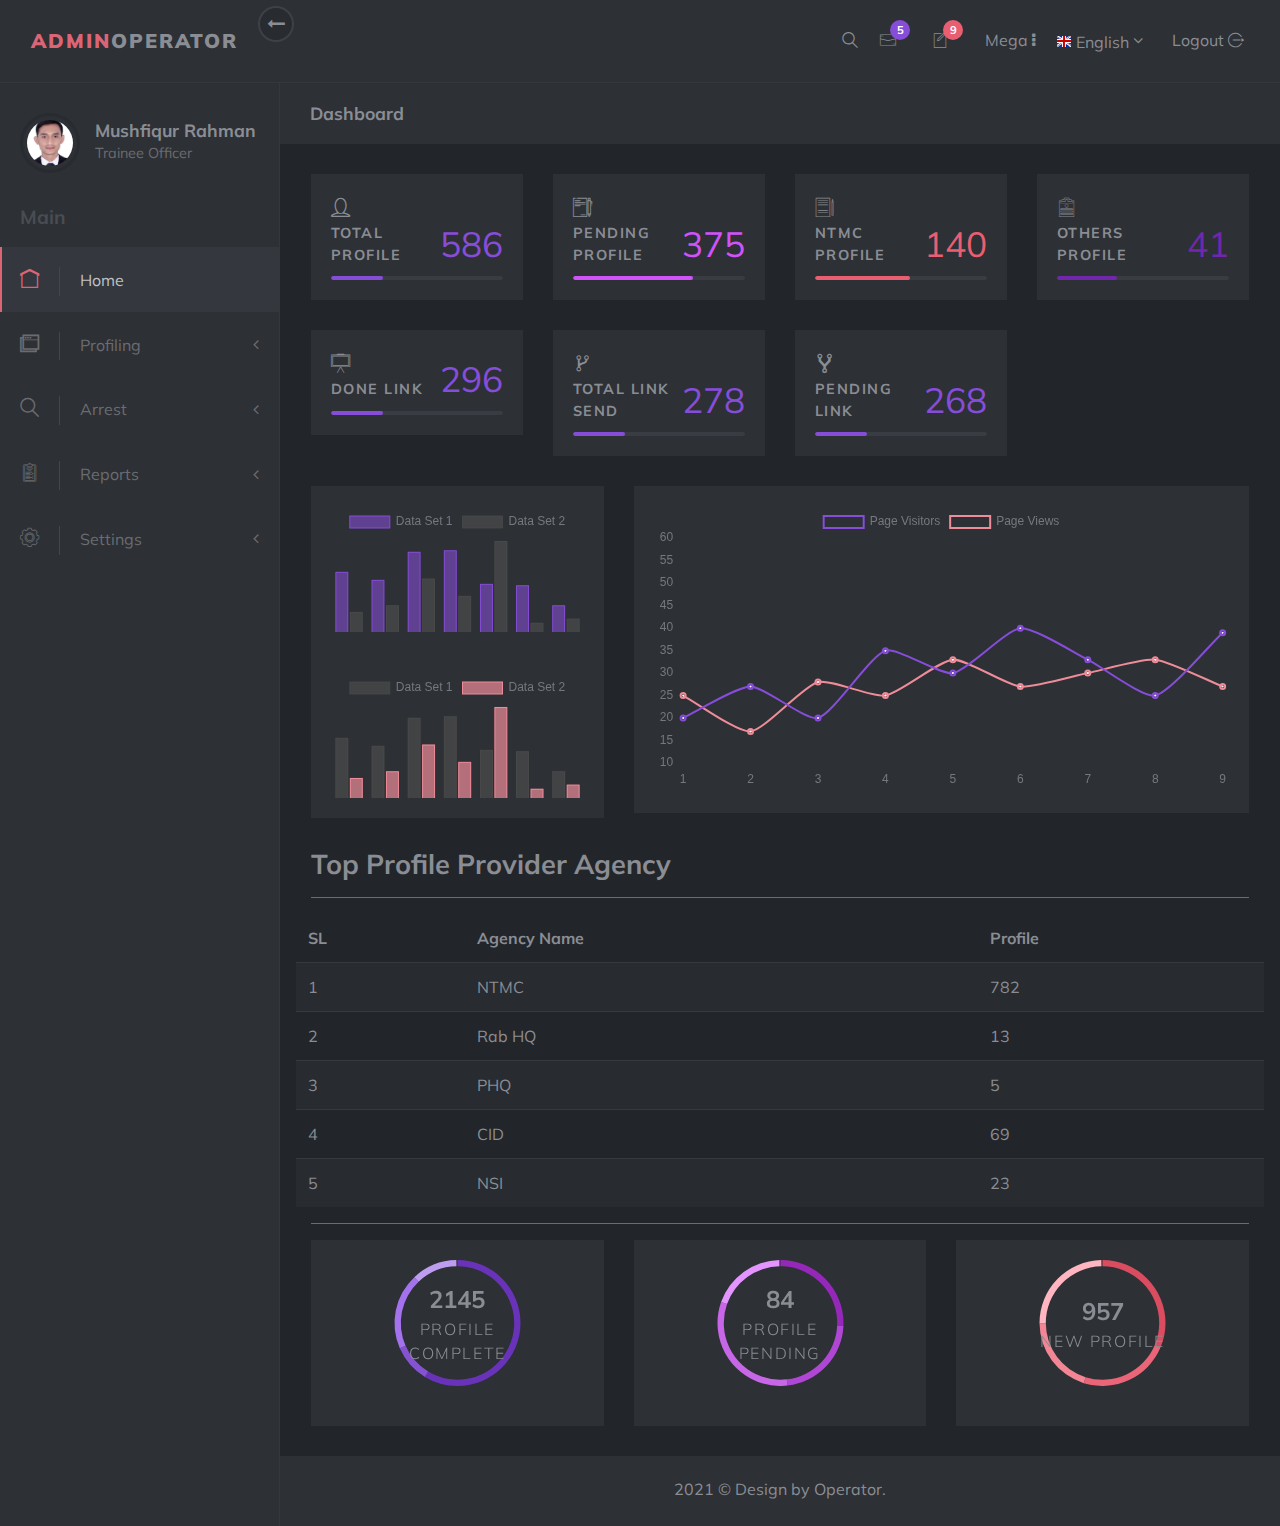
==== commit f3321cbd: "Add files via upload" ====
--- a/index.html
+++ b/index.html
@@ -163,7 +163,7 @@
               <div aria-labelledby="languages" class="dropdown-menu"><a rel="nofollow" href="#" class="dropdown-item"> <img src="img/flags/16/DE.png" alt="English" class="mr-2"><span>German</span></a><a rel="nofollow" href="#" class="dropdown-item"> <img src="img/flags/16/FR.png" alt="English" class="mr-2"><span>French  </span></a></div>
             </div>
             <!-- Log out               -->
-            <div class="list-inline-item logout">                   <a id="logout" href="login.html" class="nav-link"> <span class="d-none d-sm-inline">Logout </span><i class="icon-logout"></i></a></div>
+            <div class="list-inline-item logout"><a id="logout" href="login.html" class="nav-link"> <span class="d-none d-sm-inline">Logout </span><i class="icon-logout"></i></a></div>
           </div>
         </div>
       </nav>
@@ -182,23 +182,52 @@
         <!-- Sidebar Navidation Menus--><span class="heading">Main</span>
         <ul class="list-unstyled">
           <li class="active"><a href="index.html"> <i class="icon-home"></i>Home </a></li>
-          <li><a href="tables.html"> <i class="icon-grid"></i>Tables </a></li>
-          <li><a href="charts.html"> <i class="fa fa-bar-chart"></i>Charts </a></li>
-          <li><a href="forms.html"> <i class="icon-padnote"></i>Forms </a></li>
-          <li><a href="#exampledropdownDropdown" aria-expanded="false" data-toggle="collapse"> <i class="icon-windows"></i>Example dropdown </a>
+          <li><a href="#exampledropdownDropdown" aria-expanded="false" data-toggle="collapse"> <i class="icon-windows"></i>Profiling</a>
             <ul id="exampledropdownDropdown" class="collapse list-unstyled ">
-              <li><a href="#">Page</a></li>
-              <li><a href="#">Page</a></li>
-              <li><a href="#">Page</a></li>
+              <li><a href="forms.html">Add New Profiling</a></li>
+              <li><a href="#">Profile List</a></li>
+              <li><a href="#">Pending Profile</a></li>
             </ul>
           </li>
-          <li><a href="login.html"> <i class="icon-logout"></i>Login page </a></li>
-        </ul><span class="heading">Extras</span>
-        <ul class="list-unstyled">
-          <li> <a href="#"> <i class="icon-settings"></i>Demo </a></li>
-          <li> <a href="#"> <i class="icon-writing-whiteboard"></i>Demo </a></li>
-          <li> <a href="#"> <i class="icon-chart"></i>Demo </a></li>
-        </ul>
+          <li><a href="#exampledropdownDropdown1" aria-expanded="false" data-toggle="collapse"> <i class="icon-magnifying-glass-browser"></i>Arrest</a>
+            <ul id="exampledropdownDropdown1" class="collapse list-unstyled ">
+              <li><a href="add_arest_info.html">Add Arrest Info</a></li>
+              <li><a href="#">Arrest List</a></li>
+              
+            </ul>
+          </li>
+          <li><a href="#exampledropdownDropdown2" aria-expanded="false" data-toggle="collapse"> <i class="icon-padnote"></i>Reports</a>
+            <ul id="exampledropdownDropdown2" class="collapse list-unstyled "> 
+              <li><a href="#exampledropdownDropdown21" aria-expanded="false" data-toggle="collapse">Profiling Reports</a>
+                <ul id="exampledropdownDropdown21" class="collapse list-unstyled ">
+                <li><a href="#">Date to Date Report (Profiling)</a></li>
+                <li><a href="#">Organize Wise Report (Profiling)</a></li>
+                </ul>
+              </li>
+              <li><a href="#exampledropdownDropdown22" aria-expanded="false" data-toggle="collapse">Arrest Reports</a>
+                <ul id="exampledropdownDropdown22" class="collapse list-unstyled ">
+                <li><a href="#">Date to Date Report (Arrest)</a></li>
+                <li><a href="#">Organize Wise Report (Arrest)</a></li>
+                </ul>
+              </li>
+              <li><a href="#">All Over Reports</a></li>
+              <li><a href="#">Total Profile by (NTMC)</a></li>
+              <li><a href="#">Total Profile by (SMMC)</a></li>
+            </ul>
+          </li>
+          <li><a href="#exampledropdownDropdown3" aria-expanded="false" data-toggle="collapse"> <i class="icon-settings"></i>Settings</a>
+            <ul id="exampledropdownDropdown3" class="collapse list-unstyled ">
+              <li><a href="#">Users</a></li>
+              <li><a href="#">Menus</a></li>
+              <li><a href="#">Menu Access</a></li>
+              <li><a href="#">Function</a></li>
+              <li><a href="#">Function Access</a></li>
+              <li><a href="#">Role</a></li>
+              <li><a href="#">Organizations</a></li>
+              <li><a href="#">Categoris</a></li>
+            </ul>
+          </li>
+          
       </nav>
       <!-- Sidebar Navigation end-->
       <div class="page-content">
@@ -214,9 +243,9 @@
                 <div class="statistic-block block">
                   <div class="progress-details d-flex align-items-end justify-content-between">
                     <div class="title">
-                      <div class="icon"><i class="icon-user-1"></i></div><strong>New Clients</strong>
-                    </div>
-                    <div class="number dashtext-1">27</div>
+                      <div class="icon"><i class="icon-user-1"></i></div><strong>Total Profile</strong>
+                    </div>
+                    <div class="number dashtext-1">586</div>
                   </div>
                   <div class="progress progress-template">
                     <div role="progressbar" style="width: 30%" aria-valuenow="30" aria-valuemin="0" aria-valuemax="100" class="progress-bar progress-bar-template dashbg-1"></div>
@@ -227,7 +256,7 @@
                 <div class="statistic-block block">
                   <div class="progress-details d-flex align-items-end justify-content-between">
                     <div class="title">
-                      <div class="icon"><i class="icon-contract"></i></div><strong>New Projects</strong>
+                      <div class="icon"><i class="icon-contract"></i></div><strong>Pending Profile</strong>
                     </div>
                     <div class="number dashtext-2">375</div>
                   </div>
@@ -240,7 +269,7 @@
                 <div class="statistic-block block">
                   <div class="progress-details d-flex align-items-end justify-content-between">
                     <div class="title">
-                      <div class="icon"><i class="icon-paper-and-pencil"></i></div><strong>New Invoices</strong>
+                      <div class="icon"><i class="icon-paper-and-pencil"></i></div><strong>NTMC Profile</strong>
                     </div>
                     <div class="number dashtext-3">140</div>
                   </div>
@@ -253,12 +282,51 @@
                 <div class="statistic-block block">
                   <div class="progress-details d-flex align-items-end justify-content-between">
                     <div class="title">
-                      <div class="icon"><i class="icon-writing-whiteboard"></i></div><strong>All Projects</strong>
+                      <div class="icon"><i class="icon-form-1"></i></div><strong>Others Profile</strong>
                     </div>
                     <div class="number dashtext-4">41</div>
                   </div>
                   <div class="progress progress-template">
                     <div role="progressbar" style="width: 35%" aria-valuenow="35" aria-valuemin="0" aria-valuemax="100" class="progress-bar progress-bar-template dashbg-4"></div>
+                  </div>
+                </div>
+              </div>
+              <div class="col-md-3 col-sm-6">
+                <div class="statistic-block block">
+                  <div class="progress-details d-flex align-items-end justify-content-between">
+                    <div class="title">
+                      <div class="icon"><i class="icon-writing-whiteboard"></i></div><strong>Done Link</strong>
+                    </div>
+                    <div class="number dashtext-1">296</div>
+                  </div>
+                  <div class="progress progress-template">
+                    <div role="progressbar" style="width: 30%" aria-valuenow="30" aria-valuemin="0" aria-valuemax="100" class="progress-bar progress-bar-template dashbg-1"></div>
+                  </div>
+                </div>
+              </div>
+              <div class="col-md-3 col-sm-6">
+                <div class="statistic-block block">
+                  <div class="progress-details d-flex align-items-end justify-content-between">
+                    <div class="title">
+                      <div class="icon"><i class="icon-flow-branch"></i></div><strong>Total Link Send</strong>
+                    </div>
+                    <div class="number dashtext-1">278</div>
+                  </div>
+                  <div class="progress progress-template">
+                    <div role="progressbar" style="width: 30%" aria-valuenow="30" aria-valuemin="0" aria-valuemax="100" class="progress-bar progress-bar-template dashbg-1"></div>
+                  </div>
+                </div>
+              </div>
+              <div class="col-md-3 col-sm-6">
+                <div class="statistic-block block">
+                  <div class="progress-details d-flex align-items-end justify-content-between">
+                    <div class="title">
+                      <div class="icon"><i class="icon-repo-forked"></i></div><strong>Pending Link</strong>
+                    </div>
+                    <div class="number dashtext-1">268</div>
+                  </div>
+                  <div class="progress progress-template">
+                    <div role="progressbar" style="width: 30%" aria-valuenow="30" aria-valuemin="0" aria-valuemax="100" class="progress-bar progress-bar-template dashbg-1"></div>
                   </div>
                 </div>
               </div>
@@ -284,295 +352,86 @@
             </div>
           </div>
         </section>
-        <section class="no-padding-bottom">
+          
+       
+        <section>
+         
           <div class="container-fluid">
+            <h2>Top Profile Provider Agency</h2>
+            <hr>
             <div class="row">
-              <div class="col-lg-6">
-                <div class="stats-2-block block d-flex">
-                  <div class="stats-2 d-flex">
-                    <div class="stats-2-arrow low"><i class="fa fa-caret-down"></i></div>
-                    <div class="stats-2-content"><strong class="d-block">5.657</strong><span class="d-block">Standard Scans</span>
-                      <div class="progress progress-template progress-small">
-                        <div role="progressbar" style="width: 60%;" aria-valuenow="30" aria-valuemin="0" aria-valuemax="100" class="progress-bar progress-bar-template progress-bar-small dashbg-2"></div>
-                      </div>
-                    </div>
-                  </div>
-                  <div class="stats-2 d-flex">
-                    <div class="stats-2-arrow height"><i class="fa fa-caret-up"></i></div>
-                    <div class="stats-2-content"><strong class="d-block">3.1459</strong><span class="d-block">Team Scans</span>
-                      <div class="progress progress-template progress-small">
-                        <div role="progressbar" style="width: 35%;" aria-valuenow="30" aria-valuemin="0" aria-valuemax="100" class="progress-bar progress-bar-template progress-bar-small dashbg-3"></div>
-                      </div>
-                    </div>
-                  </div>
-                </div>
-                <div class="stats-3-block block d-flex">
-                  <div class="stats-3"><strong class="d-block">745</strong><span class="d-block">Total requests</span>
-                    <div class="progress progress-template progress-small">
-                      <div role="progressbar" style="width: 35%;" aria-valuenow="30" aria-valuemin="0" aria-valuemax="100" class="progress-bar progress-bar-template progress-bar-small dashbg-1"></div>
-                    </div>
-                  </div>
-                  <div class="stats-3 d-flex justify-content-between text-center">
-                    <div class="item"><strong class="d-block strong-sm">4.124</strong><span class="d-block span-sm">Threats</span>
-                      <div class="line"></div><small>+246</small>
-                    </div>
-                    <div class="item"><strong class="d-block strong-sm">2.147</strong><span class="d-block span-sm">Neutral</span>
-                      <div class="line"></div><small>+416</small>
-                    </div>
-                  </div>
-                </div>
-              </div>
-              <div class="col-lg-6">
-                <div class="drills-chart block">
-                  <canvas id="lineChart1"></canvas>
-                </div>
-              </div>
-            </div>
+              
+              <table class="table table-striped">
+                <thead>
+                  <tr>
+                    <th scope="col">SL</th>
+                    <th scope="col">Agency Name</th>
+                    <th scope="col">Profile</th>
+
+                  </tr>
+                </thead>
+                <tbody>
+                  <tr>
+                    <td>1</td>
+                    <td>NTMC</td>
+                    <td>782</td>
+                   
+                  </tr>
+                  <tr>
+                    <td>2</td>
+                    <td>Rab HQ</td>
+                    <td>13</td>
+                  </tr>
+                  <tr>
+                    <td>3</td>
+                    <td>PHQ</td>
+                    <td>5</td>
+                  </tr>
+                  <tr>
+                    <td>4</td>
+                    <td>CID</td>
+                    <td>69</td>
+                  </tr>
+                  <tr>
+                    <td>5</td>
+                    <td>NSI</td>
+                    <td>23</td>
+                  </tr>
+                </tbody>
+              </table>
+              
+            </div>
+            <hr>
           </div>
         </section>
-        <section class="no-padding-bottom">
-          <div class="container-fluid">
-            <div class="row">
-              <div class="col-lg-4">
-                <div class="user-block block text-center">
-                  <div class="avatar"><img src="img/avatar-1.jpg" alt="..." class="img-fluid">
-                    <div class="order dashbg-2">1st</div>
-                  </div><a href="#" class="user-title">
-                    <h3 class="h5">Kamal Parvez</h3><span>@TOkamal</span></a>
-                  <div class="contributions">950 Contributions</div>
-                  <div class="details d-flex">
-                    <div class="item"><i class="icon-info"></i><strong>150</strong></div>
-                    <div class="item"><i class="fa fa-gg"></i><strong>340</strong></div>
-                    <div class="item"><i class="icon-flow-branch"></i><strong>460</strong></div>
-                  </div>
-                </div>
-              </div>
-              <div class="col-lg-4">
-                <div class="user-block block text-center">
-                  <div class="avatar"><img src="img/avatar-4.jpg" alt="..." class="img-fluid">
-                    <div class="order dashbg-1">2nd</div>
-                  </div><a href="#" class="user-title">
-                    <h3 class="h5">Refat Rahman</h3><span>@TOrefat</span></a>
-                  <div class="contributions">772 Contributions</div>
-                  <div class="details d-flex">
-                    <div class="item"><i class="icon-info"></i><strong>80</strong></div>
-                    <div class="item"><i class="fa fa-gg"></i><strong>420</strong></div>
-                    <div class="item"><i class="icon-flow-branch"></i><strong>272</strong></div>
-                  </div>
-                </div>
-              </div>
-              <div class="col-lg-4">
-                <div class="user-block block text-center">
-                  <div class="avatar"><img src="img/avatar-6.jpg" alt="..." class="img-fluid">
-                    <div class="order dashbg-4">3rd</div>
-                  </div><a href="#" class="user-title">
-                    <h3 class="h5">Mushfiqur Rahman</h3><span>@TOmushi</span></a>
-                  <div class="contributions">620 Contributions</div>
-                  <div class="details d-flex">
-                    <div class="item"><i class="icon-info"></i><strong>150</strong></div>
-                    <div class="item"><i class="fa fa-gg"></i><strong>280</strong></div>
-                    <div class="item"><i class="icon-flow-branch"></i><strong>190</strong></div>
-                  </div>
-                </div>
-              </div>
-            </div>
-            <div class="public-user-block block">
-              <div class="row d-flex align-items-center">                   
-                <div class="col-lg-4 d-flex align-items-center">
-                  <div class="order">4th</div>
-                  <div class="avatar"> <img src="img/avatar-1.jpg" alt="..." class="img-fluid"></div><a href="#" class="name"><strong class="d-block">Kamal Parvez</strong><span class="d-block">@TOkamal</span></a>
-                </div>
-                <div class="col-lg-4 text-center">
-                  <div class="contributions">410 Contributions</div>
-                </div>
-                <div class="col-lg-4">
-                  <div class="details d-flex">
-                    <div class="item"><i class="icon-info"></i><strong>110</strong></div>
-                    <div class="item"><i class="fa fa-gg"></i><strong>200</strong></div>
-                    <div class="item"><i class="icon-flow-branch"></i><strong>100</strong></div>
-                  </div>
-                </div>
-              </div>
-            </div>
-            <div class="public-user-block block">
-              <div class="row d-flex align-items-center">                   
-                <div class="col-lg-4 d-flex align-items-center">
-                  <div class="order">5th</div>
-                  <div class="avatar"> <img src="img/avatar-2.jpg" alt="..." class="img-fluid"></div><a href="#" class="name"><strong class="d-block">Emon Ashraf</strong><span class="d-block">@TOemon</span></a>
-                </div>
-                <div class="col-lg-4 text-center">
-                  <div class="contributions">320 Contributions</div>
-                </div>
-                <div class="col-lg-4">
-                  <div class="details d-flex">
-                    <div class="item"><i class="icon-info"></i><strong>150</strong></div>
-                    <div class="item"><i class="fa fa-gg"></i><strong>120</strong></div>
-                    <div class="item"><i class="icon-flow-branch"></i><strong>50</strong></div>
-                  </div>
-                </div>
-              </div>
-            </div>
-            <div class="public-user-block block">
-              <div class="row d-flex align-items-center">                   
-                <div class="col-lg-4 d-flex align-items-center">
-                  <div class="order">6th</div>
-                  <div class="avatar"> <img src="img/avatar-6.jpg" alt="..." class="img-fluid"></div><a href="#" class="name"><strong class="d-block">Mushfiqur Rahman</strong><span class="d-block">@TOmushi</span></a>
-                </div>
-                <div class="col-lg-4 text-center">
-                  <div class="contributions">170 Contributions</div>
-                </div>
-                <div class="col-lg-4">
-                  <div class="details d-flex">
-                    <div class="item"><i class="icon-info"></i><strong>60</strong></div>
-                    <div class="item"><i class="fa fa-gg"></i><strong>70</strong></div>
-                    <div class="item"><i class="icon-flow-branch"></i><strong>40</strong></div>
-                  </div>
-                </div>
-              </div>
-            </div>
-          </div>
-        </section>
-        <section class="margin-bottom-sm">
-          <div class="container-fluid">
-            <div class="row d-flex align-items-stretch">
-              <div class="col-lg-4">
-                <div class="stats-with-chart-1 block">
-                  <div class="title"> <strong class="d-block">Sales Difference</strong><span class="d-block">Lorem ipsum dolor sit</span></div>
-                  <div class="row d-flex align-items-end justify-content-between">
-                    <div class="col-5">
-                      <div class="text"><strong class="d-block dashtext-3">$740</strong><span class="d-block">May 2017</span><small class="d-block">320 Sales</small></div>
-                    </div>
-                    <div class="col-7">
-                      <div class="bar-chart chart">
-                        <canvas id="salesBarChart1"></canvas>
-                      </div>
-                    </div>
-                  </div>
-                </div>
-              </div>
-              <div class="col-lg-4">   
-                <div class="stats-with-chart-1 block">
-                  <div class="title"> <strong class="d-block">Visit Statistics</strong><span class="d-block">Lorem ipsum dolor sit</span></div>
-                  <div class="row d-flex align-items-end justify-content-between">
-                    <div class="col-4">
-                      <div class="text"><strong class="d-block dashtext-1">$457</strong><span class="d-block">May 2017</span><small class="d-block">210 Sales</small></div>
-                    </div>
-                    <div class="col-8">
-                      <div class="bar-chart chart">
-                        <canvas id="visitPieChart"></canvas>
-                      </div>
-                    </div>
-                  </div>
-                </div>
-              </div>
-              <div class="col-lg-4">
-                <div class="stats-with-chart-1 block">
-                  <div class="title"> <strong class="d-block">Sales Activities</strong><span class="d-block">Lorem ipsum dolor sit</span></div>
-                  <div class="row d-flex align-items-end justify-content-between">
-                    <div class="col-5">
-                      <div class="text"><strong class="d-block dashtext-2">80%</strong><span class="d-block">May 2017</span><small class="d-block">+35 Sales</small></div>
-                    </div>
-                    <div class="col-7">
-                      <div class="bar-chart chart">
-                        <canvas id="salesBarChart2"></canvas>
-                      </div>
-                    </div>
-                  </div>
-                </div>
-              </div>
-            </div>
-          </div>
-        </section>
-        <section class="no-padding-bottom">
-          <div class="container-fluid">
-            <div class="row">
-              <div class="col-lg-6">
-                <div class="checklist-block block">
-                  <div class="title"><strong>To Do List</strong></div>
-                  <div class="checklist">
-                    <div class="item d-flex align-items-center">
-                      <input type="checkbox" id="input-1" name="input-1" class="checkbox-template">
-                      <label for="input-1">Lorem ipsum dolor sit amet, consectetur adipisicing elit.</label>
-                    </div>
-                    <div class="item d-flex align-items-center">
-                      <input type="checkbox" id="input-2" name="input-2" checked class="checkbox-template">
-                      <label for="input-2">Lorem ipsum dolor sit amet, consectetur adipisicing elit.</label>
-                    </div>
-                    <div class="item d-flex align-items-center">
-                      <input type="checkbox" id="input-3" name="input-3" class="checkbox-template">
-                      <label for="input-3">Lorem ipsum dolor sit amet, consectetur adipisicing elit.</label>
-                    </div>
-                    <div class="item d-flex align-items-center">
-                      <input type="checkbox" id="input-4" name="input-4" class="checkbox-template">
-                      <label for="input-4">Lorem ipsum dolor sit amet, consectetur adipisicing elit.</label>
-                    </div>
-                    <div class="item d-flex align-items-center">
-                      <input type="checkbox" id="input-5" name="input-5" class="checkbox-template">
-                      <label for="input-5">Lorem ipsum dolor sit amet, consectetur adipisicing elit.</label>
-                    </div>
-                    <div class="item d-flex align-items-center">
-                      <input type="checkbox" id="input-6" name="input-6" class="checkbox-template">
-                      <label for="input-6">Lorem ipsum dolor sit amet, consectetur adipisicing elit.</label>
-                    </div>
-                  </div>
-                </div>
-              </div>
-              <div class="col-lg-6">                                           
-                <div class="messages-block block">
-                  <div class="title"><strong>New Messages</strong></div>
-                  <div class="messages"><a href="#" class="message d-flex align-items-center">
-                      <div class="profile"><img src="img/avatar-3.jpg" alt="..." class="img-fluid">
-                        <div class="status online"></div>
-                      </div>
-                      <div class="content">   <strong class="d-block">Saiful Islam</strong><span class="d-block">lorem ipsum dolor sit amit</span><small class="date d-block">9:30am</small></div></a><a href="#" class="message d-flex align-items-center">
-                      <div class="profile"><img src="img/avatar-2.jpg" alt="..." class="img-fluid">
-                        <div class="status away"></div>
-                      </div>
-                      <div class="content">   <strong class="d-block">Emon Ashraf</strong><span class="d-block">lorem ipsum dolor sit amit</span><small class="date d-block">7:40am</small></div></a><a href="#" class="message d-flex align-items-center">
-                      <div class="profile"><img src="img/avatar-1.jpg" alt="..." class="img-fluid">
-                        <div class="status busy"></div>
-                      </div>
-                      <div class="content">   <strong class="d-block">Kamal Parvez</strong><span class="d-block">lorem ipsum dolor sit amit</span><small class="date d-block">6:55am</small></div></a><a href="#" class="message d-flex align-items-center">
-                      <div class="profile"><img src="img/avatar-5.jpg" alt="..." class="img-fluid">
-                        <div class="status offline"></div>
-                      </div>
-                      <div class="content">   <strong class="d-block">Md Murad</strong><span class="d-block">lorem ipsum dolor sit amit</span><small class="date d-block">10:30pm</small></div></a><a href="#" class="message d-flex align-items-center">
-                      <div class="profile"><img src="img/avatar-0.jpg" alt="..." class="img-fluid">
-                        <div class="status online"></div>
-                      </div>
-                      <div class="content">   <strong class="d-block">Asma</strong><span class="d-block">lorem ipsum dolor sit amit</span><small class="date d-block">9:47pm</small></div></a></div>
-                </div>
-              </div>
-            </div>
-          </div>
-        </section>
+        
         <section>
           <div class="container-fluid">
             <div class="row">
               <div class="col-lg-4">
                 <div class="stats-with-chart-2 block">
-                  <div class="title"><strong class="d-block">Credit Sales</strong><span class="d-block">Lorem ipsum dolor sit</span></div>
+                 
                   <div class="piechart chart">
                     <canvas id="pieChartHome1"></canvas>
-                    <div class="text"><strong class="d-block">$2.145</strong><span class="d-block">Sales</span></div>
+                    <div class="text"><strong class="d-block">2145</strong><span class="d-block">Profile Complete</span></div>
                   </div>
                 </div>
               </div>
               <div class="col-lg-4">
                 <div class="stats-with-chart-2 block">
-                  <div class="title"><strong class="d-block">Channel Sales</strong><span class="d-block">Lorem ipsum dolor sit</span></div>
+                 
                   <div class="piechart chart">
                     <canvas id="pieChartHome2"></canvas>
-                    <div class="text"><strong class="d-block">$7.784</strong><span class="d-block">Sales</span></div>
+                    <div class="text"><strong class="d-block">84</strong><span class="d-block">Profile Pending</span></div>
                   </div>
                 </div>
               </div>
               <div class="col-lg-4">
                 <div class="stats-with-chart-2 block">
-                  <div class="title"><strong class="d-block">Direct Sales</strong><span class="d-block">Lorem ipsum dolor sit</span></div>
+                  
                   <div class="piechart chart">
-                    <canvas id="pieChartHome3"></canvas>
-                    <div class="text"><strong class="d-block">$4.957</strong><span class="d-block">Sales</span></div>
+                    <canvas id="pieChartHome3"></canvas> 
+                    <div class="text"><strong class="d-block">957</strong><span class="d-block">New Profile</span></div>
                   </div>
                 </div>
               </div>
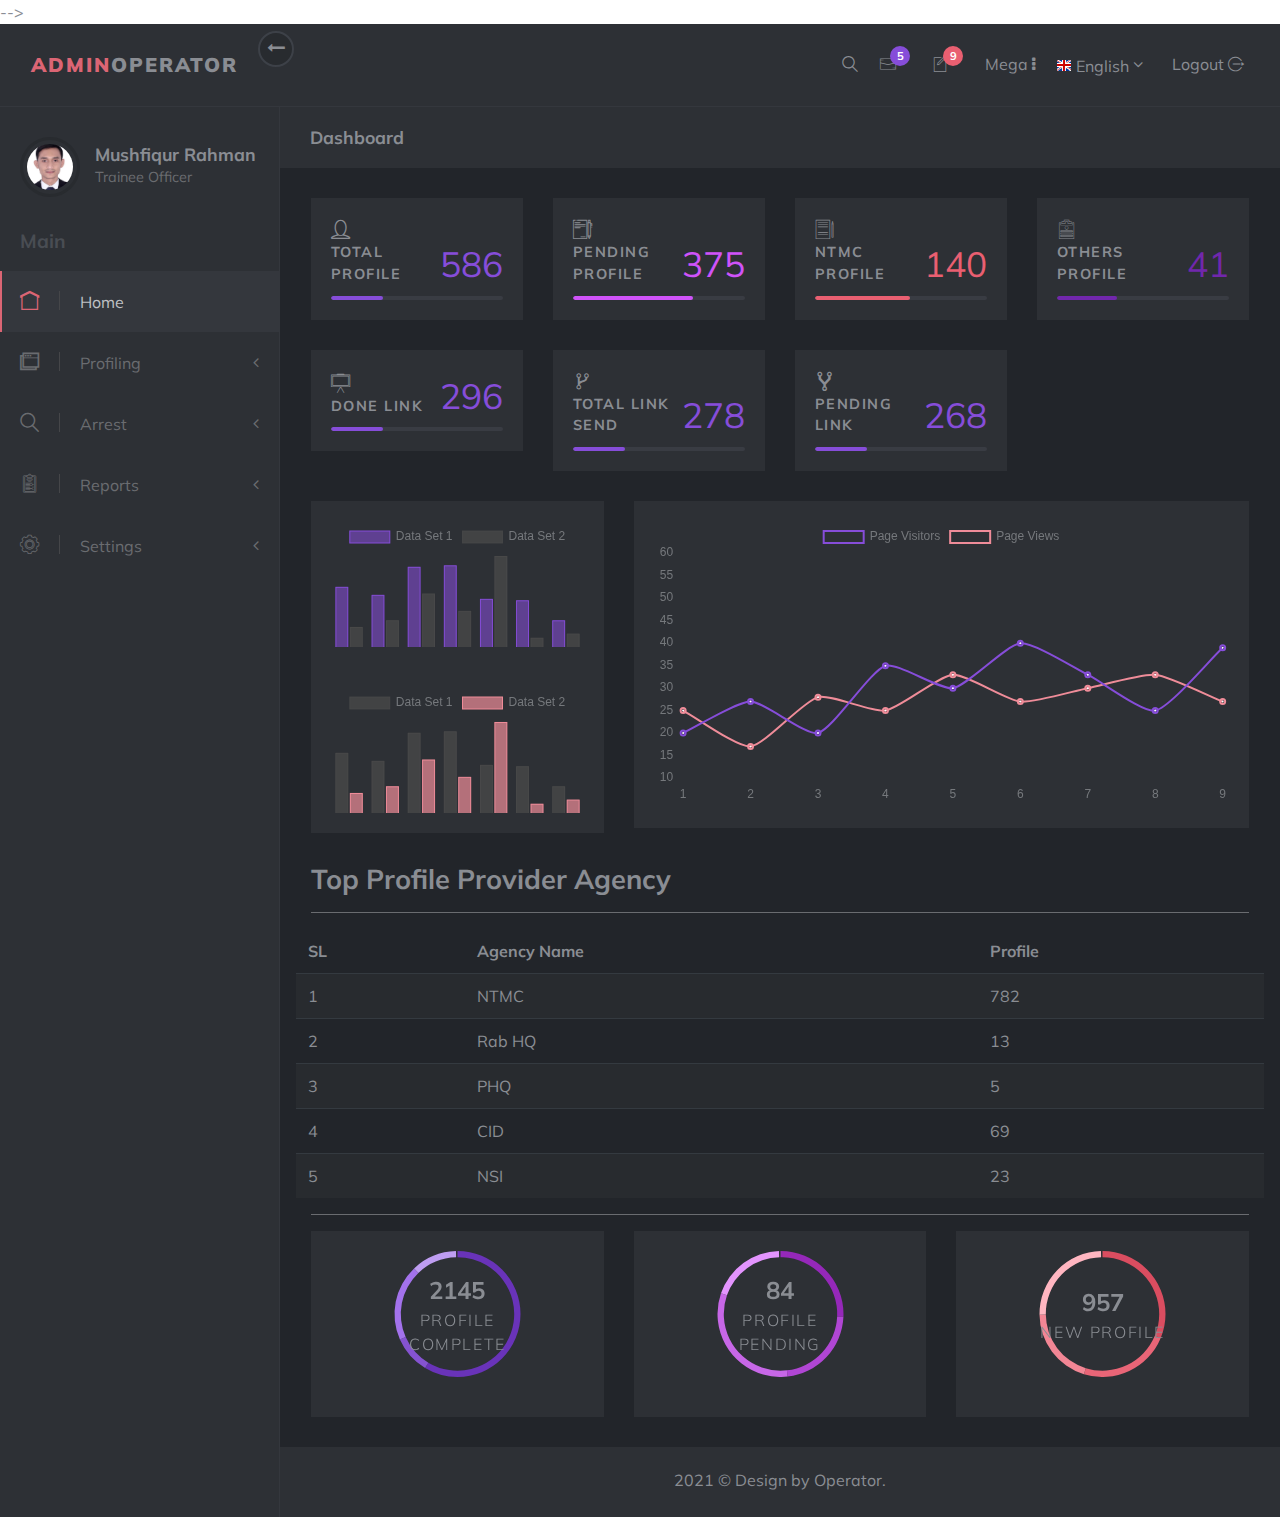
==== commit 5a1306f2: "Update index.html" ====
--- a/index.html
+++ b/index.html
@@ -1,4 +1,4 @@
-<!DOCTYPE html>
+<!-- <!DOCTYPE html>
 <html>
   <head> 
     <meta charset="utf-8">
@@ -23,7 +23,7 @@
     <link rel="shortcut icon" href="img/favicon.ico">
     <!-- Tweaks for older IEs--><!--[if lt IE 9]>
         <script src="https://oss.maxcdn.com/html5shiv/3.7.3/html5shiv.min.js"></script>
-        <script src="https://oss.maxcdn.com/respond/1.4.2/respond.min.js"></script><![endif]-->
+        <script src="https://oss.maxcdn.com/respond/1.4.2/respond.min.js"></script><![endif]--> -->
   </head>
   <body>
     <header class="header">   
@@ -457,4 +457,4 @@
     <script src="js/charts-home.js"></script>
     <script src="js/front.js"></script>
   </body>
-</html>+</html>
--- a/css/custom.css
+++ b/css/custom.css
@@ -1,3507 +1,3508 @@
-/* your styles go here */
-/*
-==============================================================
-==============================================================
-
-Dark Admin Bootstrap Template by Bootstrapious.com
-
-==============================================================
-==============================================================
- */
-/*
-* ==========================================================
-*     GENERAL STYLING 
-* ==========================================================
-*/
-body {
-    position: relative;
-  }
-  
-  section {
-    padding: 0 1rem;
-  }
-  
-  a {
-    -webkit-transition: all 0.3s;
-    transition: all 0.3s;
-    display: inline-block;
-  }
-  
-  .dashtext-1 {
-    color: #864DD9 !important;
-  }
-  
-  .dashtext-2 {
-    color: #CF53F9 !important;
-  }
-  
-  .dashtext-3 {
-    color: #e95f71 !important;
-  }
-  
-  .dashtext-4 {
-    color: #7127AC !important;
-  }
-  
-  .dashbg-1 {
-    background: #864DD9;
-  }
-  
-  .dashbg-2 {
-    background: #CF53F9;
-  }
-  
-  .dashbg-3 {
-    background: #e95f71;
-  }
-  
-  .dashbg-4 {
-    background: #7127AC;
-  }
-  
-  .text-bold {
-    font-weight: 700;
-  }
-  
-  .text-small {
-    font-size: 0.8rem;
-  }
-  
-  .text-gray-light {
-    color: #dee2e6;
-  }
-  
-  .text-gray {
-    color: #8a8d93;
-  }
-  
-  .text-gray-dark {
-    color: #6a6c70;
-  }
-  
-  .text-black {
-    color: #000;
-  }
-  
-  .text-uppercase {
-    letter-spacing: 0.1em;
-  }
-  
-  .lh-2 {
-    line-height: 2;
-  }
-  
-  .list-group-item {
-    border-right: 0;
-    border-left: 0;
-  }
-  
-  .list-group-item:first-child, .list-group-item:last-child {
-    border-radius: 0;
-  }
-  
-  .overflow-hidden {
-    overflow: hidden;
-  }
-  
-  .tile-link {
-    position: absolute;
-    cursor: pointer;
-    width: 100%;
-    height: 100%;
-    left: 0;
-    top: 0;
-    z-index: 30;
-  }
-  
-  p {
-    line-height: 1.7;
-  }
-  
-  button {
-    cursor: pointer;
-  }
-  
-  i,
-  span,
-  strong {
-    display: inline-block;
-  }
-  
-  input {
-    outline: none;
-  }
-  
-  pre {
-    color: #8a8d93;
-  }
-  
-  .dropdown-divider {
-    border-top-color: #6a6c70;
-  }
-  
-  .no-padding {
-    padding: 0 !important;
-  }
-  
-  .no-padding-top {
-    padding-top: 0 !important;
-  }
-  
-  .no-padding-bottom {
-    padding-bottom: 0 !important;
-  }
-  
-  .no-margin {
-    margin: 0 !important;
-  }
-  
-  .no-margin-top {
-    margin-top: 0 !important;
-  }
-  
-  .no-margin-bottom {
-    margin-bottom: 0 !important;
-  }
-  
-  .padding-top-sm {
-    padding-top: 30px !important;
-  }
-  
-  .padding-bottom-sm {
-    padding-bottom: 30px !important;
-  }
-  
-  .margin-top-sm {
-    margin-top: 30px !important;
-  }
-  
-  .margin-bottom-sm {
-    margin-bottom: 30px !important;
-  }
-  
-  .breadcrumb {
-    background: none;
-    padding: 20px 20px;
-    margin-bottom: 0;
-    color: #8a8d93;
-  }
-  
-  .breadcrumb a {
-    color: #DB6574;
-    text-decoration: none !important;
-  }
-  
-  .breadcrumb li.active {
-    color: #585a5f;
-  }
-  
-  .breadcrumb-item + .breadcrumb-item::before {
-    color: #585a5f;
-  }
-  
-  .block {
-    padding: 20px;
-    background: #2d3035;
-    color: #8a8d93;
-    margin-bottom: 30px;
-  }
-  
-  .card {
-    margin-bottom: 30px;
-    -webkit-box-shadow: 2px 2px 2px rgba(0, 0, 0, 0.1), -1px 0 2px rgba(0, 0, 0, 0.05);
-    box-shadow: 2px 2px 2px rgba(0, 0, 0, 0.1), -1px 0 2px rgba(0, 0, 0, 0.05);
-  }
-  
-  .card-header h1,
-  .card-header h2,
-  .card-header h3,
-  .card-header h4,
-  .card-header h5,
-  .card-header h6 {
-    margin-bottom: 0;
-  }
-  
-  .page-content {
-    position: relative;
-    background: #22252a;
-    min-height: 100vh;
-    width: calc(100% - 280px);
-    padding: 0;
-    padding-bottom: 70px;
-  }
-  
-  .page-content.active {
-    width: 100%;
-  }
-  
-  .page-header {
-    padding: 20px 15px;
-    background: #2d3035;
-    color: #8a8d93;
-    margin-bottom: 30px;
-  }
-  
-  .footer {
-    position: absolute;
-    bottom: 0;
-    width: 100%;
-  }
-  
-  .footer .footer__block {
-    min-height: 70px;
-  }
-  
-  .dropdown-menu {
-    -webkit-box-shadow: 2px 2px 2px rgba(0, 0, 0, 0.1), -1px -1px 2px rgba(0, 0, 0, 0.1);
-    box-shadow: 2px 2px 2px rgba(0, 0, 0, 0.1), -1px -1px 2px rgba(0, 0, 0, 0.1);
-    color: #8a8d93;
-    font-size: 1rem;
-    min-width: 200px;
-    background: #2d3035;
-    border-radius: 0;
-    padding: 0;
-    /*margin-top: 21px;*/
-    border: 1px solid #393c43;
-  }
-  
-  .dropdown-menu a {
-    color: inherit;
-  }
-  
-  .dropdown-menu a:hover {
-    background: #DB6574;
-    color: #fff;
-  }
-  
-  .dropdown-toggle {
-    background: none;
-    outline: none;
-    border-radius: 0;
-  }
-  
-  .dropdown-toggle span.caret {
-    color: #555;
-  }
-  
-  .dropdown-toggle::after {
-    border: none !important;
-    content: '\f107';
-    vertical-align: baseline;
-    font-family: 'FontAwesome';
-    margin-left: .25rem;
-    margin-right: 0.5rem;
-  }
-  
-  i[class*='icon-'] {
-    -webkit-transform: translateY(2px);
-    transform: translateY(2px);
-  }
-  
-  .dropdown-menu a {
-    padding: 10px 15px;
-    font-size: 0.9rem;
-    text-transform: none;
-  }
-  
-  .dropdown-menu a:hover {
-    color: #fff;
-  }
-  
-  .dropdown-submenu {
-    position: relative;
-  }
-  
-  .dropdown-submenu > .dropdown-menu {
-    top: 0;
-    left: 100%;
-    margin-top: -2px;
-    font-size: 1rem;
-  }
-  
-  .megamenu {
-    width: 100%;
-    padding: 40px 30px;
-    margin-top: 0 !important;
-    z-index: 1100 !important;
-  }
-  
-  .megamenu strong {
-    margin-bottom: 10px;
-    display: block;
-  }
-  
-  .megamenu ul {
-    padding: 0;
-    margin: 0;
-  }
-  
-  .megamenu ul a {
-    padding: 5px 0 !important;
-    text-decoration: none;
-    color: #555;
-    font-size: 0.9em !important;
-  }
-  
-  .megamenu ul a:hover {
-    background: none;
-    color: #DB6574 !important;
-  }
-  
-  .megamenu .megamenu-buttons {
-    color: #fff;
-    margin-top: 40px;
-  }
-  
-  .megamenu .megamenu-buttons .megamenu-button-link {
-    padding: 20px !important;
-    text-decoration: none;
-    font-weight: 300;
-  }
-  
-  .megamenu .megamenu-buttons .megamenu-button-link.dashbg-1:hover {
-    background: #7838d5 !important;
-  }
-  
-  .megamenu .megamenu-buttons .megamenu-button-link.dashbg-2:hover {
-    background: #c83af8 !important;
-  }
-  
-  .megamenu .megamenu-buttons .megamenu-button-link.dashbg-3:hover {
-    background: #e6495d !important;
-  }
-  
-  .megamenu .megamenu-buttons .megamenu-button-link.dashbg-4:hover {
-    background: #632297 !important;
-  }
-  
-  .block .title {
-    margin-bottom: 20px;
-  }
-  
-  .block .title strong:first-child {
-    font-size: 1.25rem;
-    color: #a5a7ab;
-  }
-  
-  .block .title span:first-child {
-    font-weight: 300;
-    font-size: 0.95rem;
-  }
-  
-  /*
-  * ==========================================================
-  *     NAVBAR
-  * ==========================================================
-  */
-  nav.navbar {
-    background: #2d3035;
-    color: #8a8d93;
-    padding-top: 20px;
-    padding-bottom: 20px;
-    border-bottom: 1px solid #34373d;
-    z-index: 10;
-  }
-  
-  nav.navbar .sidebar-toggle {
-    width: 36px;
-    height: 36px;
-    line-height: 29px;
-    text-align: center;
-    border-radius: 50%;
-    background: #282b2f;
-    color: #8a8d93;
-    font-size: 1.1rem;
-    border: 2px solid #3d4148;
-    outline: none;
-    transform: translateY(-50%);
-  }
-  
-  nav.navbar a {
-    color: inherit;
-  }
-  
-  nav.navbar .brand-text {
-    display: none;
-    font-weight: 700;
-  }
-  
-  nav.navbar .brand-text.visible {
-    display: block;
-  }
-  
-  nav.navbar a.nav-link {
-    padding: .5rem .3rem;
-    position: relative;
-  }
-  
-  nav.navbar a.nav-link .badge {
-    width: 20px;
-    height: 20px;
-    line-height: 20px;
-    color: #fff;
-    text-align: center;
-    border-radius: 50%;
-    padding: 0;
-    font-size: 0.7rem;
-    position: absolute;
-    top: 0;
-    right: -10px;
-  }
-  
-  nav.navbar .messages-toggle,
-  nav.navbar .tasks-toggle {
-    margin-right: 15px;
-  }
-  
-  nav.navbar .menu-large {
-    position: static !important;
-  }
-  
-  nav.navbar .search-panel {
-    display: none;
-  }
-  
-  nav.navbar .search-inner {
-    width: 100vw;
-    height: 100vh;
-    position: fixed;
-    top: 0;
-    left: 0;
-    background: rgba(45, 48, 53, 0.95);
-    z-index: 9;
-  }
-  
-  nav.navbar .search-inner .close-btn {
-    position: absolute;
-    top: 20px;
-    right: 40px;
-    font-size: 1.1em;
-    font-weight: 400;
-    cursor: pointer;
-  }
-  
-  nav.navbar .search-inner form {
-    width: 100%;
-    max-width: 800px;
-    padding: 20px;
-  }
-  
-  nav.navbar .search-inner .form-group {
-    position: relative;
-  }
-  
-  nav.navbar .search-inner .submit {
-    background: none;
-    font-size: 2.3rem;
-    position: absolute;
-    right: 0;
-    bottom: 0;
-    color: #8a8d93;
-    border: none;
-    font-weight: 700 !important;
-  }
-  
-  nav.navbar .search-inner input {
-    background: none;
-    width: 100%;
-    font-size: 2rem;
-    border: none;
-    border-bottom: 1px solid #444951;
-    color: #8a8d93;
-  }
-  
-  nav.navbar .search-inner input::-moz-placeholder {
-    font-family: "Muli", sans-serif;
-    font-weight: 300 !important;
-    color: #585a5f;
-  }
-  
-  nav.navbar .search-inner input::-webkit-input-placeholder {
-    font-family: "Muli", sans-serif;
-    font-weight: 300 !important;
-    color: #585a5f;
-  }
-  
-  nav.navbar .search-inner input:-ms-input-placeholder {
-    font-family: "Muli", sans-serif;
-    font-weight: 300 !important;
-    color: #585a5f;
-  }
-  
-  nav.navbar .dropdown-menu {
-    min-width: 300px;
-    margin-top: 21px;
-    left: auto;
-    right: 0;
-  }
-  
-  nav.navbar .messages a {
-    padding: 15px !important;
-  }
-  
-  nav.navbar .dropdown-item {
-    padding: 1rem !important;
-    border-bottom: 1px solid #393c43;
-  }
-  
-  nav.navbar .dropdown-item:hover {
-    background: #282b2f;
-  }
-  
-  nav.navbar .dropdown-item:last-of-type {
-    border-bottom: none;
-  }
-  
-  nav.navbar .dropdown-item.message {
-    color: #8a8d93;
-    text-decoration: none;
-  }
-  
-  nav.navbar .dropdown-item.message li:last-of-type a {
-    border-bottom: none;
-  }
-  
-  nav.navbar .dropdown-item.message .profile {
-    width: 50px;
-    height: 50px;
-    border-radius: 50%;
-    margin-right: 15px;
-    position: relative;
-  }
-  
-  nav.navbar .dropdown-item.message .profile img {
-    width: 100%;
-    height: 100%;
-    border-radius: 50%;
-  }
-  
-  nav.navbar .dropdown-item.message .profile .status {
-    width: 12px;
-    height: 12px;
-    border-radius: 50%;
-    border: 2px solid #fff;
-    position: absolute;
-    top: 2px;
-    right: 2px;
-  }
-  
-  nav.navbar .dropdown-item.message .profile .status.online {
-    background: #28a745;
-  }
-  
-  nav.navbar .dropdown-item.message .profile .status.away {
-    background: #ffc107;
-  }
-  
-  nav.navbar .dropdown-item.message .profile .status.busy {
-    background: #dc3545;
-  }
-  
-  nav.navbar .dropdown-item.message .profile .status.offline {
-    background: #999;
-  }
-  
-  nav.navbar .dropdown-item.message .content strong {
-    font-size: 1rem;
-  }
-  
-  nav.navbar .dropdown-item.message .content span {
-    font-weight: 300;
-    font-size: 0.85rem;
-  }
-  
-  nav.navbar .dropdown-item.message .content .date {
-    color: #70737a;
-  }
-  
-  nav.navbar .tasks-list strong {
-    font-size: 1rem;
-  }
-  
-  nav.navbar .tasks-list span {
-    font-size: 0.95rem;
-  }
-  
-  nav.navbar .tasks-list .progress {
-    height: 2px;
-    margin-top: 10px;
-    background: #444951;
-  }
-  
-  nav.navbar a.language span {
-    margin-left: .2rem;
-    vertical-align: middle;
-  }
-  
-  /* Navbar dropdown effect */
-  nav.navbar .dropdown .dropdown-menu {
-    -webkit-transform: translateY(50px);
-    transform: translateY(50px);
-    -webkit-transition: all 0.3s ease-in-out;
-    transition: all 0.3s ease-in-out;
-  }
-  
-  nav.navbar .dropdown .dropdown-menu.active {
-    -webkit-transform: translateY(0);
-    transform: translateY(0);
-  }
-  
-  /* Navbar Media Query ----------------------------------- */
-  @media (max-width: 1199px) {
-    nav.navbar .right-menu {
-      margin-bottom: -3px;
-    }
-    nav.navbar .navbar-brand {
-      margin-right: 5px;
-    }
-    nav.navbar .search-inner form input {
-      font-size: 1.25rem !important;
-    }
-    nav.navbar .search-inner form button.submit {
-      position: absolute;
-      font-size: 2rem;
-      top: 50px;
-      display: block;
-      width: 100%;
-    }
-    nav.navbar .sidebar-toggle {
-      width: 30px;
-      height: 30px;
-      line-height: 25px;
-      font-size: 1rem;
-    }
-    nav.navbar .messages-toggle,
-    nav.navbar .tasks-toggle {
-      margin-right: 0;
-    }
-    nav.navbar .brand-text {
-      display: none !important;
-    }
-    nav.navbar .brand-text.visible {
-      display: none !important;
-    }
-    nav.navbar .brand-text.brand-sm {
-      display: block !important;
-    }
-    nav.navbar .sidebar-toggle {
-      -webkit-transform: rotateY(180deg);
-      transform: rotateY(180deg);
-    }
-  }
-  
-  @media (max-width: 991px) {
-    nav.navbar .dropdown-menu {
-      right: -140px;
-    }
-    nav.navbar .megamenu {
-      right: 0 !important;
-    }
-    nav.navbar a.nav-link {
-      font-size: 0.85rem;
-    }
-    nav.navbar a.nav-link .badge {
-      width: 16px;
-      height: 16px;
-      line-height: 16px;
-      color: #fff;
-      text-align: center;
-      font-size: 0.6rem;
-    }
-  }
-  
-  @media (max-width: 575px) {
-    nav.navbar .dropdown {
-      position: static;
-    }
-    nav.navbar .dropdown-menu {
-      width: 90vw;
-      right: 2.5vw;
-      left: 2.5vw;
-      margin: 0 auto;
-    }
-  }
-  
-  /*
-  * ==========================================================
-  *     SIDEBAR
-  * ==========================================================
-  */
-  nav#sidebar {
-    width: 280px;
-    background: #2d3035;
-    color: #6a6c70;
-    border-right: 1px solid #34373d;
-    /* shrinked navbar */
-  }
-  
-  nav#sidebar a {
-    color: inherit;
-    text-decoration: none;
-    position: relative;
-  }
-  
-  nav#sidebar a[data-toggle="collapse"]::after {
-    content: '\f104';
-    display: inline-block;
-    -webkit-transform: translateY(-50%);
-    transform: translateY(-50%);
-    font-family: 'FontAwesome';
-    position: absolute;
-    top: 50%;
-    right: 20px;
-  }
-  
-  nav#sidebar a[aria-expanded="true"] {
-    background: #34373d;
-  }
-  
-  nav#sidebar a[aria-expanded="true"]::after {
-    content: '\f107';
-  }
-  
-  nav#sidebar a i {
-    font-size: 1.2em;
-    margin-right: 10px;
-    -webkit-transition: none;
-    transition: none;
-  }
-  
-  nav#sidebar .sidebar-header {
-    padding: 30px 20px;
-  }
-  
-  nav#sidebar .sidebar-header h1,
-  nav#sidebar .sidebar-header p {
-    margin-bottom: 0;
-  }
-  
-  nav#sidebar .sidebar-header h1 {
-    color: #8a8d93;
-  }
-  
-  nav#sidebar .sidebar-header p {
-    font-size: 0.9rem;
-  }
-  
-  nav#sidebar span.heading {
-    font-weight: 700;
-    margin-left: 20px;
-    color: #494d53;
-    font-size: 1.2rem;
-    margin-bottom: 15px;
-  }
-  
-  nav#sidebar .avatar {
-    width: 60px;
-    height: 60px;
-    border-radius: 50%;
-    overflow: hidden;
-    margin-right: 15px;
-    background: none;
-    padding: 4px;
-    border: 3px solid #282b2f;
-  }
-  
-  nav#sidebar ul {
-    max-height: none;
-  }
-  
-  nav#sidebar li {
-    position: relative;
-    /* menu item */
-    /* submenu item */
-    /* menu item active */
-    /* submenu item active */
-  }
-  
-  nav#sidebar li a {
-    padding: 18px 20px;
-    display: block;
-    font-weight: 400;
-  }
-  
-  nav#sidebar li a:hover {
-    background: #34373d;
-  }
-  
-  nav#sidebar li a:hover i {
-    color: #DB6574;
-  }
-  
-  nav#sidebar li a i {
-    margin-right: 20px;
-    -webkit-transition: all 0.3s;
-    transition: all 0.3s;
-    padding-right: 20px;
-    border-right: 1px solid #454649;
-  }
-  
-  nav#sidebar li li a {
-    padding: 14px;
-    padding-left: 60px;
-    background: #22252a;
-  }
-  
-  nav#sidebar li li a:hover {
-    background: #292c32;
-  }
-  
-  nav#sidebar li li a:hover i {
-    color: #DB6574;
-  }
-  
-  nav#sidebar li::before {
-    content: '';
-    width: 2px;
-    height: 100%;
-    background: none;
-    display: block;
-    position: absolute;
-    top: 0;
-    left: 0;
-    z-index: 99;
-  }
-  
-  nav#sidebar li.active::before {
-    background: #DB6574;
-  }
-  
-  nav#sidebar li.active > a {
-    background: #34373d;
-    color: #bfc1c4;
-  }
-  
-  nav#sidebar li.active i {
-    color: #DB6574;
-  }
-  
-  nav#sidebar li li.active > a {
-    background: #292c32;
-  }
-  
-  nav#sidebar.shrinked {
-    width: 80px;
-  }
-  
-  nav#sidebar.shrinked .sidebar-header {
-    padding: 10px;
-  }
-  
-  nav#sidebar.shrinked .sidebar-header .title {
-    display: none;
-  }
-  
-  nav#sidebar.shrinked span.heading {
-    margin-left: 0;
-    display: block;
-    text-align: center;
-    font-size: 1rem;
-  }
-  
-  nav#sidebar.shrinked ul {
-    max-height: none;
-  }
-  
-  nav#sidebar.shrinked ul a {
-    padding: 14px 5px;
-    display: block;
-    font-weight: 400;
-    text-align: center;
-    font-size: 0.8rem;
-    word-break: break-word;
-  }
-  
-  nav#sidebar.shrinked ul i {
-    font-size: 1.2rem;
-    text-align: center !important;
-    width: 100%;
-    display: block !important;
-    border: none !important;
-    padding: 0 !important;
-  }
-  
-  nav#sidebar.shrinked ul ul a {
-    padding-left: 10px;
-  }
-  
-  nav#sidebar.shrinked a[data-toggle="collapse"]::after {
-    content: '\f107';
-    -webkit-transform: translate(-50%, -50%);
-    transform: translate(-50%, -50%);
-    position: absolute;
-    top: 88%;
-    left: 50%;
-  }
-  
-  nav#sidebar.shrinked a[aria-expanded="true"]::after {
-    content: '\f106';
-  }
-  
-  /* Sidebar Media Query ----------------------------------- */
-  @media (max-width: 1199px) {
-    .page-content {
-      width: 100%;
-    }
-    .page-content.active {
-      width: calc(100% - 80px);
-    }
-    nav#sidebar {
-      width: 80px;
-      margin-left: -80px;
-    }
-    nav#sidebar .sidebar-header {
-      padding: 10px;
-    }
-    nav#sidebar .sidebar-header .title {
-      display: none;
-    }
-    nav#sidebar span.heading {
-      margin-left: 0;
-      display: block;
-      text-align: center;
-      font-size: 1rem;
-    }
-    nav#sidebar ul {
-      max-height: none;
-    }
-    nav#sidebar ul a {
-      padding: 12px 5px;
-      display: block;
-      font-weight: 400;
-      text-align: center;
-      font-size: 0.8rem;
-    }
-    nav#sidebar ul i {
-      font-size: 1.2rem;
-      text-align: center !important;
-      width: 100%;
-      display: block !important;
-      border: none !important;
-      padding: 0 !important;
-    }
-    nav#sidebar ul ul a {
-      padding-left: 10px;
-    }
-    nav#sidebar.shrinked {
-      margin-left: 0;
-    }
-    nav#sidebar a[data-toggle="collapse"]::after {
-      content: '\f107';
-      -webkit-transform: translate(-50%, -50%);
-      transform: translate(-50%, -50%);
-      position: absolute;
-      top: 88%;
-      left: 50%;
-    }
-    nav#sidebar a[aria-expanded="true"]::after {
-      content: '\f106';
-    }
-  }
-  
-  /*
-  * ==========================================================
-  *     STATISTICS SECTION
-  * ==========================================================
-  */
-  /* Statistic Block */
-  .statistic-block {
-    padding: 20px;
-    background: #2d3035;
-    color: #8a8d93;
-  }
-  
-  .statistic-block .title {
-    margin-bottom: 0;
-  }
-  
-  .statistic-block strong,
-  .statistic-block span {
-    display: block;
-  }
-  
-  .statistic-block strong {
-    text-transform: uppercase;
-    letter-spacing: 0.1em;
-    font-size: 0.9rem;
-    color: #8a8d93;
-    margin-bottom: 5px;
-  }
-  
-  .statistic-block .icon {
-    margin-bottom: 5;
-    font-size: 1.2rem;
-    color: #8a8d93;
-  }
-  
-  .statistic-block .number {
-    color: inherit;
-    font-size: 2.2rem;
-  }
-  
-  .progress.progress-template {
-    width: 100%;
-    height: 4px;
-    border-radius: 30px;
-    overflow: hidden;
-    background: #393c43;
-    margin-top: 5px;
-  }
-  
-  .progress.progress-template.progress-small {
-    height: 2px;
-  }
-  
-  .progress-bar.progress-bar-template {
-    height: 4px;
-    border-radius: 30px;
-  }
-  
-  .progress-bar.progress-bar-template.progress-bar-small {
-    height: 2px;
-  }
-  
-  /*
-  * ==========================================================
-  *     CARDS SECTION
-  * ==========================================================
-  */
-  /* Scans Block */
-  .stats-2-block .stats-2 {
-    width: 50%;
-    color: #8a8d93;
-    position: relative;
-    padding-right: 50px;
-  }
-  
-  .stats-2-block .stats-2::after {
-    content: '';
-    background: #40444b;
-    width: 1px;
-    height: 80%;
-    display: block;
-    position: absolute;
-    top: 10%;
-    right: 30px;
-  }
-  
-  .stats-2-block .stats-2:last-of-type {
-    padding-right: 0;
-  }
-  
-  .stats-2-block .stats-2:last-of-type::after {
-    display: none;
-  }
-  
-  .stats-2-block span,
-  .stats-2-block strong {
-    color: inherit;
-  }
-  
-  .stats-2-block strong {
-    font-size: 2rem;
-  }
-  
-  .stats-2-block span {
-    text-transform: uppercase;
-    letter-spacing: 0.1em;
-    font-weight: 300;
-    font-size: 0.9rem;
-  }
-  
-  .stats-2-block .progress {
-    margin-top: 10px;
-    max-width: 150px;
-  }
-  
-  .stats-2-block .stats-2-arrow {
-    -webkit-transform: translateY(10px);
-    transform: translateY(10px);
-    margin-right: 10px;
-  }
-  
-  .stats-2-block .stats-2-arrow.low {
-    color: #dc3545;
-  }
-  
-  .stats-2-block .stats-2-arrow.height {
-    color: #28a745;
-  }
-  
-  /* Scans Block Media Query ------------------ */
-  @media (max-width: 991px) {
-    .stats-2-block .stats-2::after {
-      display: none;
-    }
-  }
-  
-  /* Requests Block */
-  .stats-3-block .stats-3 {
-    width: 50%;
-    color: #8a8d93;
-    position: relative;
-    padding-right: 50px;
-  }
-  
-  .stats-3-block .stats-3::after {
-    content: '';
-    background: #40444b;
-    width: 1px;
-    height: 80%;
-    display: block;
-    position: absolute;
-    top: 10%;
-    right: 30px;
-  }
-  
-  .stats-3-block .stats-3:last-of-type {
-    padding-right: 0;
-  }
-  
-  .stats-3-block .stats-3:last-of-type::after {
-    display: none;
-  }
-  
-  .stats-3-block span,
-  .stats-3-block strong {
-    color: inherit;
-  }
-  
-  .stats-3-block strong {
-    font-size: 2rem;
-  }
-  
-  .stats-3-block strong.strong-sm {
-    font-size: 1.4rem;
-  }
-  
-  .stats-3-block span {
-    text-transform: uppercase;
-    letter-spacing: 0.1em;
-    font-weight: 300;
-    font-size: 0.9rem;
-    font-weight: 400;
-  }
-  
-  .stats-3-block span.span-sm {
-    font-size: 0.85rem;
-  }
-  
-  .stats-3-block .progress {
-    margin-top: 10px;
-    background: #393c43;
-    max-width: 150px;
-  }
-  
-  .stats-3-block .item {
-    width: 50%;
-  }
-  
-  .stats-3-block .item .line {
-    display: block;
-    margin: 10px auto;
-    width: 30px;
-    height: 1px;
-    background: #40444b;
-  }
-  
-  .stats-3-block small {
-    font-weight: 700;
-  }
-  
-  /* Requests Block Media Query ------------------ */
-  @media (max-width: 991px) {
-    .stats-3-block .stats-3::after {
-      display: none;
-    }
-  }
-  
-  /*
-  * ==========================================================
-  *     USERS SECTION
-  * ==========================================================
-  */
-  /* user block */
-  .user-block .avatar {
-    display: block;
-    width: 70px;
-    height: 70px;
-    border-radius: 50%;
-    margin: 15px auto;
-    position: relative;
-  }
-  
-  .user-block .avatar img {
-    width: 100%;
-    height: 100%;
-    border-radius: 50%;
-  }
-  
-  .user-block .avatar .order {
-    width: 30px;
-    height: 30px;
-    line-height: 30px;
-    border-radius: 50%;
-    color: #fff;
-    position: absolute;
-    bottom: -5px;
-    right: -5px;
-    font-size: 0.7rem;
-  }
-  
-  .user-block h3 {
-    margin-bottom: 0;
-  }
-  
-  .user-block span {
-    font-weight: 300;
-    color: #75787f;
-  }
-  
-  .user-block .contributions {
-    margin-top: 20px;
-    border-radius: 50px;
-    padding: 6px 30px;
-    background: #26292d;
-    display: inline-block;
-    font-size: 0.9rem;
-  }
-  
-  .user-block .details {
-    margin-top: 40px;
-  }
-  
-  .user-block .item {
-    width: 33.3333%;
-    text-align: center;
-  }
-  
-  .user-block .item i {
-    margin-right: 10px;
-    color: #6a6c70;
-  }
-  
-  .user-block a.user-title {
-    display: block;
-    text-decoration: none;
-    color: #8a8d93;
-    margin-top: 10px;
-  }
-  
-  /* Public user Block */
-  .public-user-block .avatar {
-    min-width: 50px;
-    max-width: 50px;
-    min-height: 50px;
-    max-height: 50px;
-    border-radius: 50%;
-    margin-left: 15px;
-    margin-right: 15px;
-    position: relative;
-    overflow: hidden;
-  }
-  
-  .public-user-block .avatar img {
-    width: 100%;
-    height: 100%;
-  }
-  
-  .public-user-block strong {
-    font-size: 1.2rem;
-  }
-  
-  .public-user-block span {
-    font-size: 0.9rem;
-    font-weight: 300;
-  }
-  
-  .public-user-block .contributions {
-    border-radius: 50px;
-    padding: 6px 30px;
-    background: #26292d;
-    display: inline-block;
-    font-size: 0.9rem;
-  }
-  
-  .public-user-block .item {
-    width: 33.3333%;
-    text-align: center;
-  }
-  
-  .public-user-block .item i {
-    margin-right: 10px;
-    color: #6a6c70;
-  }
-  
-  .public-user-block .item strong {
-    font-size: 0.9rem;
-  }
-  
-  .public-user-block .order {
-    font-size: 0.9rem;
-    font-weight: 700;
-  }
-  
-  .public-user-block a.name {
-    text-decoration: none;
-    color: #8a8d93;
-  }
-  
-  /* Public users Block Media Query ------------------ */
-  @media (max-width: 991px) {
-    .public-user-block .contributions {
-      margin: 20px 0;
-    }
-    .public-user-block .order {
-      display: none !important;
-    }
-  }
-  
-  /*
-  * ==========================================================
-  *     SALES SECTION
-  * ==========================================================
-  */
-  /* Sale Block */
-  .stats-with-chart-2 .title {
-    margin-bottom: 30px;
-  }
-  
-  .stats-with-chart-2 .title strong {
-    font-size: 1.25rem;
-  }
-  
-  .stats-with-chart-2 .title span {
-    font-weight: 300;
-    font-size: 0.95rem;
-  }
-  
-  .stats-with-chart-2 .chart {
-    position: relative;
-    margin-bottom: 20px;
-  }
-  
-  .stats-with-chart-2 .text {
-    position: absolute;
-    top: 50%;
-    left: 50%;
-    -webkit-transform: translate(-50%, -50%);
-    transform: translate(-50%, -50%);
-    display: inline-block;
-    text-align: center;
-  }
-  
-  .stats-with-chart-2 .text strong {
-    font-size: 1.5rem;
-  }
-  
-  .stats-with-chart-2 .text span {
-    text-transform: uppercase;
-    letter-spacing: 0.1em;
-    font-weight: 300;
-  }
-  
-  /* Sales Difference Block */
-  .stats-with-chart-1 {
-    height: 100%;
-  }
-  
-  .stats-with-chart-1 .title {
-    margin-bottom: 30px;
-  }
-  
-  .stats-with-chart-1 .title strong {
-    font-size: 1.25rem;
-  }
-  
-  .stats-with-chart-1 .title span {
-    font-weight: 300;
-    font-size: 0.95rem;
-  }
-  
-  .stats-with-chart-1 .text strong {
-    font-size: 1.8rem !important;
-    font-weight: 300;
-  }
-  
-  /* Sales Difference Block Media Query ------------------ */
-  @media (max-width: 991px) {
-    .stats-with-chart-1 {
-      height: auto;
-    }
-  }
-  
-  /*
-  * ==========================================================
-  *     FEEDS SECTION
-  * ==========================================================
-  */
-  /* Checklist Media Query */
-  .checklist-block .title {
-    margin-bottom: 20px;
-  }
-  
-  .checklist-block .title strong {
-    font-size: 1.25rem;
-  }
-  
-  .checklist-block .title span {
-    font-weight: 300;
-    font-size: 0.95rem;
-  }
-  
-  .checklist-block label {
-    font-size: 0.9rem;
-    color: #8a8d93;
-    line-height: 1.8em;
-    margin-bottom: 0;
-  }
-  
-  .checklist-block .item {
-    padding: 26px;
-  }
-  
-  .checklist-block .item:nth-of-type(even) {
-    background: #282b2f;
-  }
-  
-  .checklist-block input:checked + label {
-    text-decoration: line-through;
-  }
-  
-  /* Messages Media Query */
-  .messages-block a.message {
-    color: #8a8d93;
-    text-decoration: none;
-    padding: 10px;
-    border-bottom: 1px solid #282b2f;
-  }
-  
-  .messages-block a.message:hover {
-    background: #282b2f;
-  }
-  
-  .messages-block a.message:last-of-type {
-    border-bottom: none;
-  }
-  
-  .messages-block .title {
-    margin-bottom: 30px;
-  }
-  
-  .messages-block .title strong {
-    font-size: 1.25rem;
-  }
-  
-  .messages-block .title span {
-    font-weight: 300;
-    font-size: 0.95rem;
-  }
-  
-  .messages-block .profile {
-    width: 50px;
-    height: 50px;
-    border-radius: 50%;
-    margin-right: 15px;
-    position: relative;
-  }
-  
-  .messages-block .profile img {
-    width: 100%;
-    height: 100%;
-    border-radius: 50%;
-  }
-  
-  .messages-block .profile .status {
-    width: 12px;
-    height: 12px;
-    border-radius: 50%;
-    border: 2px solid #fff;
-    position: absolute;
-    top: 2px;
-    right: 2px;
-  }
-  
-  .messages-block .profile .status.online {
-    background: #28a745;
-  }
-  
-  .messages-block .profile .status.away {
-    background: #ffc107;
-  }
-  
-  .messages-block .profile .status.busy {
-    background: #dc3545;
-  }
-  
-  .messages-block .profile .status.offline {
-    background: #999;
-  }
-  
-  .messages-block .content strong {
-    font-size: 1.1rem;
-  }
-  
-  .messages-block .content span {
-    font-weight: 300;
-  }
-  
-  .messages-block .content .date {
-    color: #70737a;
-  }
-  
-  /* Modal */
-  .modal-open .modal {
-    z-index: 9999;
-  }
-  
-  .modal-open .modal .modal-content {
-    border-radius: 0;
-    background: #2d3035;
-  }
-  
-  .modal-open .modal .modal-header,
-  .modal-open .modal .modal-footer {
-    border-color: #3d4148;
-  }
-  
-  .modal-open .modal .close {
-    color: #8a8d93;
-    opacity: 1;
-  }
-  
-  .modal-open .modal .modal-title {
-    font-size: 1.25rem;
-  }
-  
-  /*
-  * ==========================================================
-  *     LOGIN PAGE
-  * ==========================================================
-  */
-  .login-page {
-    position: relative;
-  }
-  
-  .login-page::before {
-    content: '';
-    width: 100%;
-    height: 100%;
-    display: block;
-    z-index: -1;
-    background: url(../img/bg.jpeg);
-    background-size: cover;
-    position: absolute;
-    top: 0;
-    right: 0;
-  }
-  
-  .login-page .container {
-    min-height: 100vh;
-    z-index: 1;
-    padding: 20px;
-  }
-  
-  .login-page .form-holder {
-    width: 100%;
-    border-radius: 5px;
-    overflow: hidden;
-    margin-bottom: 50px;
-  }
-  
-  .login-page .form-holder .info,
-  .login-page .form-holder .form {
-    min-height: 70vh;
-    padding: 40px;
-    height: 100%;
-  }
-  
-  .login-page .form-holder div[class*='col-'] {
-    padding: 0;
-  }
-  
-  .login-page .form-holder .info {
-    background: rgba(219, 101, 116, 0.95);
-    color: #fff;
-  }
-  
-  .login-page .form-holder .info h1 {
-    font-size: 2.5em;
-    font-weight: 700;
-  }
-  
-  .login-page .form-holder .info p {
-    font-weight: 300;
-  }
-  
-  .login-page .form-holder .form {
-    background: #2d3035;
-  }
-  
-  .login-page .form-holder .form .form-group {
-    position: relative;
-    margin-bottom: 30px;
-  }
-  
-  .login-page .form-holder .form .content {
-    width: 100%;
-  }
-  
-  .login-page .form-holder .form form {
-    width: 100%;
-    max-width: 400px;
-  }
-  
-  .login-page .form-holder .form #login,
-  .login-page .form-holder .form #register {
-    margin-bottom: 20px;
-    cursor: pointer;
-    color: #fff;
-  }
-  
-  .login-page .form-holder .form a.forgot-pass,
-  .login-page .form-holder .form a.signup {
-    font-size: 0.9rem;
-    color: #DB6574;
-  }
-  
-  .login-page .form-holder .form small {
-    color: #aaa;
-  }
-  
-  .login-page .form-holder .form .terms-conditions label {
-    cursor: pointer;
-    color: #aaa;
-    font-size: 0.9rem;
-  }
-  
-  .login-page .copyrights {
-    width: 100%;
-    z-index: 9999;
-    position: absolute;
-    bottom: 0;
-    left: 0;
-    color: #fff;
-  }
-  
-  @media (max-width: 991px) {
-    .login-page .form-holder .info,
-    .login-page .form-holder .form {
-      min-height: auto;
-      padding: 40px;
-      height: 100%;
-    }
-  }
-  
-  /*
-  * ==========================================================
-  *       UTILITIES
-  * ==========================================================
-  */
-  .bg-cover {
-    background-size: cover;
-  }
-  
-  .bg-gray-dark {
-    background: #2d3035;
-  }
-  
-  .bg-gray-darker {
-    background: #22252a;
-  }
-  
-  /*
-  * ==========================================================
-  *     FORMS 
-  * ==========================================================
-  */
-  .form-control {
-    height: calc(2.4rem + 2px);
-    border: 1px solid #444951;
-    background: transparent;
-    border-radius: 0;
-    color: #979a9f;
-    padding: 0.45rem 0.75rem;
-  }
-  
-  .form-control::-moz-placeholder {
-    font-size: 0.9rem;
-    font-family: "Muli", sans-serif;
-    color: #787b82;
-  }
-  
-  .form-control::-webkit-input-placeholder {
-    font-size: 0.9rem;
-    font-family: "Muli", sans-serif;
-    color: #787b82;
-  }
-  
-  .form-control:-ms-input-placeholder {
-    font-size: 0.9rem;
-    font-family: "Muli", sans-serif;
-    color: #787b82;
-  }
-  
-  .form-control:focus {
-    color: #979a9f;
-    background-color: transparent;
-    border-color: #DB6574;
-    outline: none;
-    -webkit-box-shadow: 0 0 0 0.2rem rgba(219, 101, 116, 0.25);
-    box-shadow: 0 0 0 0.2rem rgba(219, 101, 116, 0.25);
-  }
-  
-  .form-control:focus {
-    -webkit-box-shadow: none;
-    box-shadow: none;
-  }
-  
-  .form-control:disabled, .form-control[readonly] {
-    background: #444951;
-  }
-  
-  .form-control-sm {
-    height: calc(1.8125rem + 2px);
-    padding: 0.25rem 0.5rem;
-    font-size: 0.875rem;
-    line-height: 1.5;
-  }
-  
-  .form-control-lg {
-    height: calc(2.875rem + 2px);
-    padding: 0.5rem 1rem;
-    font-size: 1.25rem;
-    line-height: 1.5;
-  }
-  
-  .form-control-label {
-    color: #777;
-  }
-  
-  button,
-  input[type='submit'] {
-    cursor: pointer;
-    font-family: inherit;
-    font-weight: 300 !important;
-  }
-  
-  .custom-select {
-    height: calc(2.4rem + 2px);
-    padding: 0.375rem 1.75rem 0.375rem 0.75rem;
-    line-height: 1.5;
-    color: #8a8d93;
-    vertical-align: middle;
-    background: transparent url("data:image/svg+xml;charset=utf8,%3Csvg xmlns='http://www.w3.org/2000/svg' viewBox='0 0 4 5'%3E%3Cpath fill='%23495057' d='M2 0L0 2h4zm0 5L0 3h4z'/%3E%3C/svg%3E") no-repeat right 0.75rem center;
-    background-size: 8px 10px;
-    border: 1px solid #444951;
-    border-radius: 0;
-    -webkit-appearance: none;
-    -moz-appearance: none;
-    appearance: none;
-  }
-  
-  .custom-select:focus {
-    border-color: #DB6574;
-    outline: 0;
-    -webkit-box-shadow: none;
-    box-shadow: none;
-  }
-  
-  .custom-select:focus::-ms-value {
-    color: #495057;
-    background-color: transparent;
-  }
-  
-  .custom-select[multiple], .custom-select[size]:not([size="1"]) {
-    height: auto;
-    padding-right: 0.75rem;
-    background-image: none;
-  }
-  
-  .custom-select:disabled {
-    color: #868e96;
-    background-color: #e9ecef;
-  }
-  
-  .custom-select::-ms-expand {
-    opacity: 0;
-  }
-  
-  .custom-select-sm {
-    height: calc(1.8125rem + 2px);
-    padding-top: 0.375rem;
-    padding-bottom: 0.375rem;
-    font-size: 75%;
-  }
-  
-  .custom-select-lg {
-    height: calc(2.875rem + 2px);
-    padding-top: 0.375rem;
-    padding-bottom: 0.375rem;
-    font-size: 125%;
-  }
-  
-  .input-group-text {
-    background: #363a40;
-    color: #8a8d93;
-    font-weight: 300;
-    border-radius: 0;
-    border: 1px solid #444951;
-  }
-  
-  .input-group-text .checkbox-template,
-  .input-group-text .radio-template {
-    -webkit-transform: none;
-    transform: none;
-  }
-  
-  .input-group .dropdown-menu {
-    padding: 15px;
-    color: #777;
-    border-radius: 0;
-    margin-top: 5px;
-  }
-  
-  .input-group .dropdown-menu a {
-    padding: 5px 0;
-    color: inherit;
-    text-decoration: none;
-    display: block;
-  }
-  
-  .input-group .dropdown-menu a:hover {
-    color: #DB6574;
-    background: none !important;
-  }
-  
-  form label {
-    font-size: .9rem;
-    color: #8a8d93;
-  }
-  
-  .checkbox-template,
-  .radio-template {
-    -webkit-transform: translateY(1px);
-    transform: translateY(1px);
-    -webkit-user-select: none;
-    -moz-user-select: none;
-    -ms-user-select: none;
-    user-select: none;
-    cursor: pointer;
-    position: relative;
-    outline: none;
-  }
-  
-  .checkbox-template + label,
-  .radio-template + label {
-    margin-left: 15px;
-  }
-  
-  .checkbox-template::before,
-  .radio-template::before {
-    margin-right: 10px;
-    content: '';
-    display: inline-block;
-    -webkit-transform: translate(-2px, -2px);
-    transform: translate(-2px, -2px);
-    width: 18px;
-    height: 18px;
-    line-height: 18px;
-    text-align: center;
-    background: #8a8d93;
-    -webkit-transition: all 0.2s;
-    transition: all 0.2s;
-  }
-  
-  .checkbox-template::after,
-  .radio-template::after {
-    content: '\f00c';
-    width: 12px;
-    height: 12px;
-    line-height: 12px;
-    text-align: center;
-    display: block;
-    font-family: 'FontAwesome';
-    position: absolute;
-    top: 1px;
-    left: 1px;
-    font-size: 0.6rem;
-    opacity: 0;
-    -webkit-transition: all 0.2s;
-    transition: all 0.2s;
-    color: #fff;
-  }
-  
-  .checkbox-template:checked::before,
-  .radio-template:checked::before {
-    background: #DB6574;
-  }
-  
-  .checkbox-template:checked::after,
-  .radio-template:checked::after {
-    opacity: 1;
-  }
-  
-  .radio-template::before {
-    border-radius: 50%;
-    -webkit-transform: translate(-3px, -3px);
-    transform: translate(-3px, -3px);
-  }
-  
-  .radio-template::after {
-    width: 6px;
-    height: 6px;
-    line-height: 6px;
-    text-align: center;
-    position: absolute;
-    top: 3px;
-    left: 3px;
-    border-radius: 50%;
-    content: '';
-  }
-  
-  .radio-template:checked::after {
-    background: #fff;
-  }
-  
-  input.input-material {
-    width: 100%;
-    border: none;
-    border-bottom: 1px solid #444951;
-    padding: 10px 0;
-    background: none;
-    color: #8a8d93;
-  }
-  
-  input.input-material.is-invalid {
-    border-color: #bb414d !important;
-  }
-  
-  input.input-material:focus {
-    border-color: #DB6574;
-  }
-  
-  input.input-material ~ label {
-    color: #aaa;
-    position: absolute;
-    top: 14px;
-    left: 0;
-    cursor: text;
-    -webkit-transition: all 0.2s;
-    transition: all 0.2s;
-    font-weight: 300;
-  }
-  
-  input.input-material ~ label.active {
-    font-size: 0.85rem;
-    top: -10px;
-    color: #DB6574;
-  }
-  
-  input.input-material ~ label.is-invalid ~ label {
-    color: #bb414d;
-  }
-  
-  .form-group-material {
-    position: relative;
-    margin-bottom: 30px;
-  }
-  
-  .custom-select.is-invalid:focus,
-  .form-control.is-invalid:focus,
-  .was-validated .custom-select:invalid:focus,
-  .was-validated .form-control:invalid:focus,
-  .custom-select.is-valid:focus,
-  .form-control.is-valid:focus,
-  .was-validated .custom-select:valid:focus,
-  .was-validated .form-control:valid:focus {
-    -webkit-box-shadow: none;
-    box-shadow: none;
-  }
-  
-  .form-page .block {
-    margin-bottom: 30px;
-  }
-  
-  /*
-  * ==========================================================
-  *     CHARTS
-  * ==========================================================
-  */
-  .gauge-container {
-    position: relative;
-  }
-  
-  .gauge-canvas {
-    display: block;
-    max-width: 100%;
-    margin-right: auto;
-    margin-left: auto;
-  }
-  
-  .gauge-label {
-    display: inline-block;
-    position: absolute;
-    left: 50%;
-    bottom: 50px;
-    font-size: 1.2rem;
-    -webkit-transform: translateX(-50%);
-    transform: translateX(-50%);
-  }
-  
-  .sparklines {
-    display: inline-block;
-    margin-left: 20px;
-  }
-  
-  /*
-  * ==========================================================
-  *     TABLES
-  * ==========================================================
-  */
-  .table {
-    margin-bottom: 0;
-    color: #8a8d93;
-  }
-  
-  .table td,
-  .table th {
-    border-color: #343a40;
-  }
-  
-  .table thead th {
-    border: none;
-  }
-  
-  .table-striped tbody tr {
-    -webkit-transition: all 0.3s;
-    transition: all 0.3s;
-  }
-  
-  .table-striped tbody tr:nth-of-type(odd) {
-    background-color: #282b2f;
-  }
-  
-  .table-striped tbody tr:nth-of-type(odd):hover {
-    background-color: #26292d;
-  }
-  
-  .table-bordered td,
-  .table-bordered th {
-    border-color: #343a40;
-  }
-  
-  @media (max-width: 991px) {
-    section.tables {
-      padding: 0;
-    }
-  }
-  
-  /*
-  
-  =====================
-  STYLE SWITCHER FOR DEMO
-  =====================
-  
-  */
-  #style-switch-button {
-    position: fixed;
-    top: 120px;
-    right: 0px;
-    border-radius: 0;
-    z-index: 2;
-  }
-  
-  #style-switch {
-    width: 300px;
-    padding: 20px;
-    position: fixed;
-    top: 160px;
-    right: 0;
-    background: #22252a;
-    border: solid 1px #6a6c70;
-    z-index: 2000;
-  }
-  
-  /* ========================================= 
-     THEMING OF BOOTSTRAP COMPONENTS           
-     ========================================= */
-  /*
-   * 1. NAVBAR
-   */
-  .navbar {
-    padding: 0.5rem 1rem;
-  }
-  
-  .navbar-brand {
-    display: inline-block;
-    padding-top: 0.3125rem;
-    padding-bottom: 0.3125rem;
-    margin-right: 1rem;
-    font-size: 1.25rem;
-  }
-  
-  .navbar-toggler {
-    padding: 0.25rem 0.75rem;
-    font-size: 1.25rem;
-    line-height: 1;
-    border: 1px solid transparent;
-    border-radius: 0.25rem;
-  }
-  
-  .navbar-light .navbar-brand {
-    color: rgba(0, 0, 0, 0.9);
-  }
-  
-  .navbar-light .navbar-brand:focus, .navbar-light .navbar-brand:hover {
-    color: rgba(0, 0, 0, 0.9);
-  }
-  
-  .navbar-light .navbar-nav .nav-link {
-    color: rgba(0, 0, 0, 0.5);
-  }
-  
-  .navbar-light .navbar-nav .nav-link:focus, .navbar-light .navbar-nav .nav-link:hover {
-    color: rgba(0, 0, 0, 0.7);
-  }
-  
-  .navbar-light .navbar-nav .nav-link.disabled {
-    color: rgba(0, 0, 0, 0.3);
-  }
-  
-  .navbar-light .navbar-nav .show > .nav-link,
-  .navbar-light .navbar-nav .active > .nav-link,
-  .navbar-light .navbar-nav .nav-link.show,
-  .navbar-light .navbar-nav .nav-link.active {
-    color: rgba(0, 0, 0, 0.9);
-  }
-  
-  .navbar-light .navbar-toggler {
-    color: rgba(0, 0, 0, 0.5);
-    border-color: rgba(0, 0, 0, 0.1);
-  }
-  
-  .navbar-light .navbar-toggler-icon {
-    background-image: url("data:image/svg+xml;charset=utf8,%3Csvg viewBox='0 0 30 30' xmlns='http://www.w3.org/2000/svg'%3E%3Cpath stroke='rgba(0, 0, 0, 0.5)' stroke-width='2' stroke-linecap='round' stroke-miterlimit='10' d='M4 7h22M4 15h22M4 23h22'/%3E%3C/svg%3E");
-  }
-  
-  .navbar-light .navbar-text {
-    color: rgba(0, 0, 0, 0.5);
-  }
-  
-  .navbar-dark .navbar-brand {
-    color: #fff;
-  }
-  
-  .navbar-dark .navbar-brand:focus, .navbar-dark .navbar-brand:hover {
-    color: #fff;
-  }
-  
-  .navbar-dark .navbar-nav .nav-link {
-    color: rgba(255, 255, 255, 0.5);
-  }
-  
-  .navbar-dark .navbar-nav .nav-link:focus, .navbar-dark .navbar-nav .nav-link:hover {
-    color: rgba(255, 255, 255, 0.75);
-  }
-  
-  .navbar-dark .navbar-nav .nav-link.disabled {
-    color: rgba(255, 255, 255, 0.25);
-  }
-  
-  .navbar-dark .navbar-nav .show > .nav-link,
-  .navbar-dark .navbar-nav .active > .nav-link,
-  .navbar-dark .navbar-nav .nav-link.show,
-  .navbar-dark .navbar-nav .nav-link.active {
-    color: #fff;
-  }
-  
-  .navbar-dark .navbar-toggler {
-    color: rgba(255, 255, 255, 0.5);
-    border-color: rgba(255, 255, 255, 0.1);
-  }
-  
-  .navbar-dark .navbar-toggler-icon {
-    background-image: url("data:image/svg+xml;charset=utf8,%3Csvg viewBox='0 0 30 30' xmlns='http://www.w3.org/2000/svg'%3E%3Cpath stroke='rgba(255, 255, 255, 0.5)' stroke-width='2' stroke-linecap='round' stroke-miterlimit='10' d='M4 7h22M4 15h22M4 23h22'/%3E%3C/svg%3E");
-  }
-  
-  .navbar-dark .navbar-text {
-    color: rgba(255, 255, 255, 0.5);
-  }
-  
-  /*
-   * 2. BUTTONS
-   */
-  .btn {
-    font-weight: 400;
-    border: 1px solid transparent;
-    padding: 0.45rem 0.75rem;
-    font-size: 1rem;
-    line-height: 1.5;
-    border-radius: 0.25rem;
-    -webkit-transition: color 0.15s ease-in-out, background-color 0.15s ease-in-out, border-color 0.15s ease-in-out, -webkit-box-shadow 0.15s ease-in-out;
-    transition: color 0.15s ease-in-out, background-color 0.15s ease-in-out, border-color 0.15s ease-in-out, -webkit-box-shadow 0.15s ease-in-out;
-    transition: color 0.15s ease-in-out, background-color 0.15s ease-in-out, border-color 0.15s ease-in-out, box-shadow 0.15s ease-in-out;
-    transition: color 0.15s ease-in-out, background-color 0.15s ease-in-out, border-color 0.15s ease-in-out, box-shadow 0.15s ease-in-out, -webkit-box-shadow 0.15s ease-in-out;
-  }
-  
-  .btn:focus, .btn.focus {
-    outline: 0;
-    -webkit-box-shadow: 0 0 0 0.2rem rgba(219, 101, 116, 0.25);
-    box-shadow: 0 0 0 0.2rem rgba(219, 101, 116, 0.25);
-  }
-  
-  .btn.disabled, .btn:disabled {
-    opacity: .65;
-  }
-  
-  .btn:not([disabled]):not(.disabled):active, .btn:not([disabled]):not(.disabled).active {
-    background-image: none;
-  }
-  
-  .btn-primary {
-    color: color-yiq(#DB6574);
-    background-color: #DB6574;
-    border-color: #DB6574;
-  }
-  
-  .btn-primary:hover {
-    color: color-yiq(#d44658);
-    background-color: #d44658;
-    border-color: #d13c4f;
-  }
-  
-  .btn-primary:focus, .btn-primary.focus {
-    -webkit-box-shadow: 0 0 0 0.2rem rgba(219, 101, 116, 0.5);
-    box-shadow: 0 0 0 0.2rem rgba(219, 101, 116, 0.5);
-  }
-  
-  .btn-primary.disabled, .btn-primary:disabled {
-    color: color-yiq(#DB6574);
-    background-color: #DB6574;
-    border-color: #DB6574;
-  }
-  
-  .btn-primary:not(:disabled):not(.disabled):active, .btn-primary:not(:disabled):not(.disabled).active,
-  .show > .btn-primary.dropdown-toggle {
-    color: color-yiq(#d13c4f);
-    background-color: #d13c4f;
-    border-color: #cf3145;
-  }
-  
-  .btn-primary:not(:disabled):not(.disabled):active:focus, .btn-primary:not(:disabled):not(.disabled).active:focus,
-  .show > .btn-primary.dropdown-toggle:focus {
-    -webkit-box-shadow: 0 0 0 0.2rem rgba(219, 101, 116, 0.5);
-    box-shadow: 0 0 0 0.2rem rgba(219, 101, 116, 0.5);
-  }
-  
-  .btn-secondary {
-    color: color-yiq(#868e96);
-    background-color: #868e96;
-    border-color: #868e96;
-  }
-  
-  .btn-secondary:hover {
-    color: color-yiq(#727b84);
-    background-color: #727b84;
-    border-color: #6c757d;
-  }
-  
-  .btn-secondary:focus, .btn-secondary.focus {
-    -webkit-box-shadow: 0 0 0 0.2rem rgba(134, 142, 150, 0.5);
-    box-shadow: 0 0 0 0.2rem rgba(134, 142, 150, 0.5);
-  }
-  
-  .btn-secondary.disabled, .btn-secondary:disabled {
-    color: color-yiq(#868e96);
-    background-color: #868e96;
-    border-color: #868e96;
-  }
-  
-  .btn-secondary:not(:disabled):not(.disabled):active, .btn-secondary:not(:disabled):not(.disabled).active,
-  .show > .btn-secondary.dropdown-toggle {
-    color: color-yiq(#6c757d);
-    background-color: #6c757d;
-    border-color: #666e76;
-  }
-  
-  .btn-secondary:not(:disabled):not(.disabled):active:focus, .btn-secondary:not(:disabled):not(.disabled).active:focus,
-  .show > .btn-secondary.dropdown-toggle:focus {
-    -webkit-box-shadow: 0 0 0 0.2rem rgba(134, 142, 150, 0.5);
-    box-shadow: 0 0 0 0.2rem rgba(134, 142, 150, 0.5);
-  }
-  
-  .btn-success {
-    color: color-yiq(#28a745);
-    background-color: #28a745;
-    border-color: #28a745;
-  }
-  
-  .btn-success:hover {
-    color: color-yiq(#218838);
-    background-color: #218838;
-    border-color: #1e7e34;
-  }
-  
-  .btn-success:focus, .btn-success.focus {
-    -webkit-box-shadow: 0 0 0 0.2rem rgba(40, 167, 69, 0.5);
-    box-shadow: 0 0 0 0.2rem rgba(40, 167, 69, 0.5);
-  }
-  
-  .btn-success.disabled, .btn-success:disabled {
-    color: color-yiq(#28a745);
-    background-color: #28a745;
-    border-color: #28a745;
-  }
-  
-  .btn-success:not(:disabled):not(.disabled):active, .btn-success:not(:disabled):not(.disabled).active,
-  .show > .btn-success.dropdown-toggle {
-    color: color-yiq(#1e7e34);
-    background-color: #1e7e34;
-    border-color: #1c7430;
-  }
-  
-  .btn-success:not(:disabled):not(.disabled):active:focus, .btn-success:not(:disabled):not(.disabled).active:focus,
-  .show > .btn-success.dropdown-toggle:focus {
-    -webkit-box-shadow: 0 0 0 0.2rem rgba(40, 167, 69, 0.5);
-    box-shadow: 0 0 0 0.2rem rgba(40, 167, 69, 0.5);
-  }
-  
-  .btn-info {
-    color: color-yiq(#17a2b8);
-    background-color: #17a2b8;
-    border-color: #17a2b8;
-  }
-  
-  .btn-info:hover {
-    color: color-yiq(#138496);
-    background-color: #138496;
-    border-color: #117a8b;
-  }
-  
-  .btn-info:focus, .btn-info.focus {
-    -webkit-box-shadow: 0 0 0 0.2rem rgba(23, 162, 184, 0.5);
-    box-shadow: 0 0 0 0.2rem rgba(23, 162, 184, 0.5);
-  }
-  
-  .btn-info.disabled, .btn-info:disabled {
-    color: color-yiq(#17a2b8);
-    background-color: #17a2b8;
-    border-color: #17a2b8;
-  }
-  
-  .btn-info:not(:disabled):not(.disabled):active, .btn-info:not(:disabled):not(.disabled).active,
-  .show > .btn-info.dropdown-toggle {
-    color: color-yiq(#117a8b);
-    background-color: #117a8b;
-    border-color: #10707f;
-  }
-  
-  .btn-info:not(:disabled):not(.disabled):active:focus, .btn-info:not(:disabled):not(.disabled).active:focus,
-  .show > .btn-info.dropdown-toggle:focus {
-    -webkit-box-shadow: 0 0 0 0.2rem rgba(23, 162, 184, 0.5);
-    box-shadow: 0 0 0 0.2rem rgba(23, 162, 184, 0.5);
-  }
-  
-  .btn-warning {
-    color: color-yiq(#ffc107);
-    background-color: #ffc107;
-    border-color: #ffc107;
-  }
-  
-  .btn-warning:hover {
-    color: color-yiq(#e0a800);
-    background-color: #e0a800;
-    border-color: #d39e00;
-  }
-  
-  .btn-warning:focus, .btn-warning.focus {
-    -webkit-box-shadow: 0 0 0 0.2rem rgba(255, 193, 7, 0.5);
-    box-shadow: 0 0 0 0.2rem rgba(255, 193, 7, 0.5);
-  }
-  
-  .btn-warning.disabled, .btn-warning:disabled {
-    color: color-yiq(#ffc107);
-    background-color: #ffc107;
-    border-color: #ffc107;
-  }
-  
-  .btn-warning:not(:disabled):not(.disabled):active, .btn-warning:not(:disabled):not(.disabled).active,
-  .show > .btn-warning.dropdown-toggle {
-    color: color-yiq(#d39e00);
-    background-color: #d39e00;
-    border-color: #c69500;
-  }
-  
-  .btn-warning:not(:disabled):not(.disabled):active:focus, .btn-warning:not(:disabled):not(.disabled).active:focus,
-  .show > .btn-warning.dropdown-toggle:focus {
-    -webkit-box-shadow: 0 0 0 0.2rem rgba(255, 193, 7, 0.5);
-    box-shadow: 0 0 0 0.2rem rgba(255, 193, 7, 0.5);
-  }
-  
-  .btn-danger {
-    color: color-yiq(#bb414d);
-    background-color: #bb414d;
-    border-color: #bb414d;
-  }
-  
-  .btn-danger:hover {
-    color: color-yiq(#9f3741);
-    background-color: #9f3741;
-    border-color: #95343d;
-  }
-  
-  .btn-danger:focus, .btn-danger.focus {
-    -webkit-box-shadow: 0 0 0 0.2rem rgba(187, 65, 77, 0.5);
-    box-shadow: 0 0 0 0.2rem rgba(187, 65, 77, 0.5);
-  }
-  
-  .btn-danger.disabled, .btn-danger:disabled {
-    color: color-yiq(#bb414d);
-    background-color: #bb414d;
-    border-color: #bb414d;
-  }
-  
-  .btn-danger:not(:disabled):not(.disabled):active, .btn-danger:not(:disabled):not(.disabled).active,
-  .show > .btn-danger.dropdown-toggle {
-    color: color-yiq(#95343d);
-    background-color: #95343d;
-    border-color: #8c313a;
-  }
-  
-  .btn-danger:not(:disabled):not(.disabled):active:focus, .btn-danger:not(:disabled):not(.disabled).active:focus,
-  .show > .btn-danger.dropdown-toggle:focus {
-    -webkit-box-shadow: 0 0 0 0.2rem rgba(187, 65, 77, 0.5);
-    box-shadow: 0 0 0 0.2rem rgba(187, 65, 77, 0.5);
-  }
-  
-  .btn-light {
-    color: color-yiq(#e9ecef);
-    background-color: #e9ecef;
-    border-color: #e9ecef;
-  }
-  
-  .btn-light:hover {
-    color: color-yiq(#d3d9df);
-    background-color: #d3d9df;
-    border-color: #cbd3da;
-  }
-  
-  .btn-light:focus, .btn-light.focus {
-    -webkit-box-shadow: 0 0 0 0.2rem rgba(233, 236, 239, 0.5);
-    box-shadow: 0 0 0 0.2rem rgba(233, 236, 239, 0.5);
-  }
-  
-  .btn-light.disabled, .btn-light:disabled {
-    color: color-yiq(#e9ecef);
-    background-color: #e9ecef;
-    border-color: #e9ecef;
-  }
-  
-  .btn-light:not(:disabled):not(.disabled):active, .btn-light:not(:disabled):not(.disabled).active,
-  .show > .btn-light.dropdown-toggle {
-    color: color-yiq(#cbd3da);
-    background-color: #cbd3da;
-    border-color: #c4ccd4;
-  }
-  
-  .btn-light:not(:disabled):not(.disabled):active:focus, .btn-light:not(:disabled):not(.disabled).active:focus,
-  .show > .btn-light.dropdown-toggle:focus {
-    -webkit-box-shadow: 0 0 0 0.2rem rgba(233, 236, 239, 0.5);
-    box-shadow: 0 0 0 0.2rem rgba(233, 236, 239, 0.5);
-  }
-  
-  .btn-dark {
-    color: color-yiq(#212529);
-    background-color: #212529;
-    border-color: #212529;
-  }
-  
-  .btn-dark:hover {
-    color: color-yiq(#101214);
-    background-color: #101214;
-    border-color: #0a0c0d;
-  }
-  
-  .btn-dark:focus, .btn-dark.focus {
-    -webkit-box-shadow: 0 0 0 0.2rem rgba(33, 37, 41, 0.5);
-    box-shadow: 0 0 0 0.2rem rgba(33, 37, 41, 0.5);
-  }
-  
-  .btn-dark.disabled, .btn-dark:disabled {
-    color: color-yiq(#212529);
-    background-color: #212529;
-    border-color: #212529;
-  }
-  
-  .btn-dark:not(:disabled):not(.disabled):active, .btn-dark:not(:disabled):not(.disabled).active,
-  .show > .btn-dark.dropdown-toggle {
-    color: color-yiq(#0a0c0d);
-    background-color: #0a0c0d;
-    border-color: #050506;
-  }
-  
-  .btn-dark:not(:disabled):not(.disabled):active:focus, .btn-dark:not(:disabled):not(.disabled).active:focus,
-  .show > .btn-dark.dropdown-toggle:focus {
-    -webkit-box-shadow: 0 0 0 0.2rem rgba(33, 37, 41, 0.5);
-    box-shadow: 0 0 0 0.2rem rgba(33, 37, 41, 0.5);
-  }
-  
-  .btn-outline-primary {
-    color: #DB6574;
-    background-color: transparent;
-    background-image: none;
-    border-color: #DB6574;
-  }
-  
-  .btn-outline-primary:hover {
-    color: #fff;
-    background-color: #DB6574;
-    border-color: #DB6574;
-  }
-  
-  .btn-outline-primary:focus, .btn-outline-primary.focus {
-    -webkit-box-shadow: 0 0 0 0.2rem rgba(219, 101, 116, 0.5);
-    box-shadow: 0 0 0 0.2rem rgba(219, 101, 116, 0.5);
-  }
-  
-  .btn-outline-primary.disabled, .btn-outline-primary:disabled {
-    color: #DB6574;
-    background-color: transparent;
-  }
-  
-  .btn-outline-primary:not(:disabled):not(.disabled):active, .btn-outline-primary:not(:disabled):not(.disabled).active,
-  .show > .btn-outline-primary.dropdown-toggle {
-    color: color-yiq(#DB6574);
-    background-color: #DB6574;
-    border-color: #DB6574;
-  }
-  
-  .btn-outline-primary:not(:disabled):not(.disabled):active:focus, .btn-outline-primary:not(:disabled):not(.disabled).active:focus,
-  .show > .btn-outline-primary.dropdown-toggle:focus {
-    -webkit-box-shadow: 0 0 0 0.2rem rgba(219, 101, 116, 0.5);
-    box-shadow: 0 0 0 0.2rem rgba(219, 101, 116, 0.5);
-  }
-  
-  .btn-outline-secondary {
-    color: #868e96;
-    background-color: transparent;
-    background-image: none;
-    border-color: #868e96;
-  }
-  
-  .btn-outline-secondary:hover {
-    color: #fff;
-    background-color: #868e96;
-    border-color: #868e96;
-  }
-  
-  .btn-outline-secondary:focus, .btn-outline-secondary.focus {
-    -webkit-box-shadow: 0 0 0 0.2rem rgba(134, 142, 150, 0.5);
-    box-shadow: 0 0 0 0.2rem rgba(134, 142, 150, 0.5);
-  }
-  
-  .btn-outline-secondary.disabled, .btn-outline-secondary:disabled {
-    color: #868e96;
-    background-color: transparent;
-  }
-  
-  .btn-outline-secondary:not(:disabled):not(.disabled):active, .btn-outline-secondary:not(:disabled):not(.disabled).active,
-  .show > .btn-outline-secondary.dropdown-toggle {
-    color: color-yiq(#868e96);
-    background-color: #868e96;
-    border-color: #868e96;
-  }
-  
-  .btn-outline-secondary:not(:disabled):not(.disabled):active:focus, .btn-outline-secondary:not(:disabled):not(.disabled).active:focus,
-  .show > .btn-outline-secondary.dropdown-toggle:focus {
-    -webkit-box-shadow: 0 0 0 0.2rem rgba(134, 142, 150, 0.5);
-    box-shadow: 0 0 0 0.2rem rgba(134, 142, 150, 0.5);
-  }
-  
-  .btn-outline-success {
-    color: #28a745;
-    background-color: transparent;
-    background-image: none;
-    border-color: #28a745;
-  }
-  
-  .btn-outline-success:hover {
-    color: #fff;
-    background-color: #28a745;
-    border-color: #28a745;
-  }
-  
-  .btn-outline-success:focus, .btn-outline-success.focus {
-    -webkit-box-shadow: 0 0 0 0.2rem rgba(40, 167, 69, 0.5);
-    box-shadow: 0 0 0 0.2rem rgba(40, 167, 69, 0.5);
-  }
-  
-  .btn-outline-success.disabled, .btn-outline-success:disabled {
-    color: #28a745;
-    background-color: transparent;
-  }
-  
-  .btn-outline-success:not(:disabled):not(.disabled):active, .btn-outline-success:not(:disabled):not(.disabled).active,
-  .show > .btn-outline-success.dropdown-toggle {
-    color: color-yiq(#28a745);
-    background-color: #28a745;
-    border-color: #28a745;
-  }
-  
-  .btn-outline-success:not(:disabled):not(.disabled):active:focus, .btn-outline-success:not(:disabled):not(.disabled).active:focus,
-  .show > .btn-outline-success.dropdown-toggle:focus {
-    -webkit-box-shadow: 0 0 0 0.2rem rgba(40, 167, 69, 0.5);
-    box-shadow: 0 0 0 0.2rem rgba(40, 167, 69, 0.5);
-  }
-  
-  .btn-outline-info {
-    color: #17a2b8;
-    background-color: transparent;
-    background-image: none;
-    border-color: #17a2b8;
-  }
-  
-  .btn-outline-info:hover {
-    color: #fff;
-    background-color: #17a2b8;
-    border-color: #17a2b8;
-  }
-  
-  .btn-outline-info:focus, .btn-outline-info.focus {
-    -webkit-box-shadow: 0 0 0 0.2rem rgba(23, 162, 184, 0.5);
-    box-shadow: 0 0 0 0.2rem rgba(23, 162, 184, 0.5);
-  }
-  
-  .btn-outline-info.disabled, .btn-outline-info:disabled {
-    color: #17a2b8;
-    background-color: transparent;
-  }
-  
-  .btn-outline-info:not(:disabled):not(.disabled):active, .btn-outline-info:not(:disabled):not(.disabled).active,
-  .show > .btn-outline-info.dropdown-toggle {
-    color: color-yiq(#17a2b8);
-    background-color: #17a2b8;
-    border-color: #17a2b8;
-  }
-  
-  .btn-outline-info:not(:disabled):not(.disabled):active:focus, .btn-outline-info:not(:disabled):not(.disabled).active:focus,
-  .show > .btn-outline-info.dropdown-toggle:focus {
-    -webkit-box-shadow: 0 0 0 0.2rem rgba(23, 162, 184, 0.5);
-    box-shadow: 0 0 0 0.2rem rgba(23, 162, 184, 0.5);
-  }
-  
-  .btn-outline-warning {
-    color: #ffc107;
-    background-color: transparent;
-    background-image: none;
-    border-color: #ffc107;
-  }
-  
-  .btn-outline-warning:hover {
-    color: #fff;
-    background-color: #ffc107;
-    border-color: #ffc107;
-  }
-  
-  .btn-outline-warning:focus, .btn-outline-warning.focus {
-    -webkit-box-shadow: 0 0 0 0.2rem rgba(255, 193, 7, 0.5);
-    box-shadow: 0 0 0 0.2rem rgba(255, 193, 7, 0.5);
-  }
-  
-  .btn-outline-warning.disabled, .btn-outline-warning:disabled {
-    color: #ffc107;
-    background-color: transparent;
-  }
-  
-  .btn-outline-warning:not(:disabled):not(.disabled):active, .btn-outline-warning:not(:disabled):not(.disabled).active,
-  .show > .btn-outline-warning.dropdown-toggle {
-    color: color-yiq(#ffc107);
-    background-color: #ffc107;
-    border-color: #ffc107;
-  }
-  
-  .btn-outline-warning:not(:disabled):not(.disabled):active:focus, .btn-outline-warning:not(:disabled):not(.disabled).active:focus,
-  .show > .btn-outline-warning.dropdown-toggle:focus {
-    -webkit-box-shadow: 0 0 0 0.2rem rgba(255, 193, 7, 0.5);
-    box-shadow: 0 0 0 0.2rem rgba(255, 193, 7, 0.5);
-  }
-  
-  .btn-outline-danger {
-    color: #bb414d;
-    background-color: transparent;
-    background-image: none;
-    border-color: #bb414d;
-  }
-  
-  .btn-outline-danger:hover {
-    color: #fff;
-    background-color: #bb414d;
-    border-color: #bb414d;
-  }
-  
-  .btn-outline-danger:focus, .btn-outline-danger.focus {
-    -webkit-box-shadow: 0 0 0 0.2rem rgba(187, 65, 77, 0.5);
-    box-shadow: 0 0 0 0.2rem rgba(187, 65, 77, 0.5);
-  }
-  
-  .btn-outline-danger.disabled, .btn-outline-danger:disabled {
-    color: #bb414d;
-    background-color: transparent;
-  }
-  
-  .btn-outline-danger:not(:disabled):not(.disabled):active, .btn-outline-danger:not(:disabled):not(.disabled).active,
-  .show > .btn-outline-danger.dropdown-toggle {
-    color: color-yiq(#bb414d);
-    background-color: #bb414d;
-    border-color: #bb414d;
-  }
-  
-  .btn-outline-danger:not(:disabled):not(.disabled):active:focus, .btn-outline-danger:not(:disabled):not(.disabled).active:focus,
-  .show > .btn-outline-danger.dropdown-toggle:focus {
-    -webkit-box-shadow: 0 0 0 0.2rem rgba(187, 65, 77, 0.5);
-    box-shadow: 0 0 0 0.2rem rgba(187, 65, 77, 0.5);
-  }
-  
-  .btn-outline-light {
-    color: #e9ecef;
-    background-color: transparent;
-    background-image: none;
-    border-color: #e9ecef;
-  }
-  
-  .btn-outline-light:hover {
-    color: #fff;
-    background-color: #e9ecef;
-    border-color: #e9ecef;
-  }
-  
-  .btn-outline-light:focus, .btn-outline-light.focus {
-    -webkit-box-shadow: 0 0 0 0.2rem rgba(233, 236, 239, 0.5);
-    box-shadow: 0 0 0 0.2rem rgba(233, 236, 239, 0.5);
-  }
-  
-  .btn-outline-light.disabled, .btn-outline-light:disabled {
-    color: #e9ecef;
-    background-color: transparent;
-  }
-  
-  .btn-outline-light:not(:disabled):not(.disabled):active, .btn-outline-light:not(:disabled):not(.disabled).active,
-  .show > .btn-outline-light.dropdown-toggle {
-    color: color-yiq(#e9ecef);
-    background-color: #e9ecef;
-    border-color: #e9ecef;
-  }
-  
-  .btn-outline-light:not(:disabled):not(.disabled):active:focus, .btn-outline-light:not(:disabled):not(.disabled).active:focus,
-  .show > .btn-outline-light.dropdown-toggle:focus {
-    -webkit-box-shadow: 0 0 0 0.2rem rgba(233, 236, 239, 0.5);
-    box-shadow: 0 0 0 0.2rem rgba(233, 236, 239, 0.5);
-  }
-  
-  .btn-outline-dark {
-    color: #212529;
-    background-color: transparent;
-    background-image: none;
-    border-color: #212529;
-  }
-  
-  .btn-outline-dark:hover {
-    color: #fff;
-    background-color: #212529;
-    border-color: #212529;
-  }
-  
-  .btn-outline-dark:focus, .btn-outline-dark.focus {
-    -webkit-box-shadow: 0 0 0 0.2rem rgba(33, 37, 41, 0.5);
-    box-shadow: 0 0 0 0.2rem rgba(33, 37, 41, 0.5);
-  }
-  
-  .btn-outline-dark.disabled, .btn-outline-dark:disabled {
-    color: #212529;
-    background-color: transparent;
-  }
-  
-  .btn-outline-dark:not(:disabled):not(.disabled):active, .btn-outline-dark:not(:disabled):not(.disabled).active,
-  .show > .btn-outline-dark.dropdown-toggle {
-    color: color-yiq(#212529);
-    background-color: #212529;
-    border-color: #212529;
-  }
-  
-  .btn-outline-dark:not(:disabled):not(.disabled):active:focus, .btn-outline-dark:not(:disabled):not(.disabled).active:focus,
-  .show > .btn-outline-dark.dropdown-toggle:focus {
-    -webkit-box-shadow: 0 0 0 0.2rem rgba(33, 37, 41, 0.5);
-    box-shadow: 0 0 0 0.2rem rgba(33, 37, 41, 0.5);
-  }
-  
-  .btn-lg {
-    padding: 0.5rem 1rem;
-    font-size: 1.25rem;
-    line-height: 1.5;
-    border-radius: 0.3rem;
-  }
-  
-  .btn-sm {
-    padding: 0.25rem 0.5rem;
-    font-size: 0.875rem;
-    line-height: 1.5;
-    border-radius: 0.2rem;
-  }
-  
-  /*
-   * 3. TYPE  
-   */
-  body {
-    font-family: "Muli", sans-serif;
-    font-size: 1rem;
-    font-weight: 400;
-    line-height: 1.5;
-    color: #8a8d93;
-    background-color: #fff;
-  }
-  
-  a {
-    color: #DB6574;
-    text-decoration: none;
-  }
-  
-  a:focus, a:hover {
-    color: #c52e41;
-    text-decoration: underline;
-  }
-  
-  h1,
-  h2,
-  h3,
-  h4,
-  h5,
-  h6,
-  .h1,
-  .h2,
-  .h3,
-  .h4,
-  .h5,
-  .h6 {
-    margin-bottom: 0.5rem;
-    font-family: inherit;
-    font-weight: 700;
-    line-height: 1.2;
-    color: inherit;
-  }
-  
-  h1,
-  .h1 {
-    font-size: 2.5rem;
-  }
-  
-  h2,
-  .h2 {
-    font-size: 1.7rem;
-  }
-  
-  h3,
-  .h3 {
-    font-size: 1.5rem;
-  }
-  
-  h4,
-  .h4 {
-    font-size: 1.3rem;
-  }
-  
-  h5,
-  .h5 {
-    font-size: 1.1rem;
-  }
-  
-  h6,
-  .h6 {
-    font-size: 1rem;
-  }
-  
-  .lead {
-    font-size: 1.25rem;
-    font-weight: 300;
-  }
-  
-  .display-1 {
-    font-size: 6rem;
-    font-weight: 300;
-    line-height: 1.2;
-  }
-  
-  .display-2 {
-    font-size: 5.5rem;
-    font-weight: 300;
-    line-height: 1.2;
-  }
-  
-  .display-3 {
-    font-size: 4.5rem;
-    font-weight: 300;
-    line-height: 1.2;
-  }
-  
-  .display-4 {
-    font-size: 3.5rem;
-    font-weight: 300;
-    line-height: 1.2;
-  }
-  
-  hr {
-    border-top: 1px solid #6a6c70;
-  }
-  
-  small,
-  .small {
-    font-size: 80%;
-    font-weight: 400;
-  }
-  
-  mark,
-  .mark {
-    padding: 0.2em;
-    background-color: #fcf8e3;
-  }
-  
-  .blockquote {
-    padding: 0.5rem 1rem;
-    margin-bottom: 2rem;
-    font-size: 1.25rem;
-    border-left: 5px solid #DB6574;
-  }
-  
-  .blockquote-footer {
-    color: #868e96;
-  }
-  
-  .blockquote-footer::before {
-    content: "\2014 \00A0";
-  }
-  
-  .text-primary {
-    color: #DB6574 !important;
-  }
-  
-  a.text-primary:focus, a.text-primary:hover {
-    color: #d13c4f !important;
-  }
-  
-  /*
-   * 4. PAGINATION
-   */
-  .page-item:first-child .page-link {
-    border-top-left-radius: 0.25rem;
-    border-bottom-left-radius: 0.25rem;
-  }
-  
-  .page-item:last-child .page-link {
-    border-top-right-radius: 0.25rem;
-    border-bottom-right-radius: 0.25rem;
-  }
-  
-  .page-item.active .page-link {
-    color: #fff;
-    background-color: #DB6574;
-    border-color: #DB6574;
-  }
-  
-  .page-item.disabled .page-link {
-    color: #868e96;
-    background-color: #22252a;
-    border-color: #8a8d93;
-  }
-  
-  .page-link {
-    padding: 0.5rem 0.75rem;
-    margin-left: -1px;
-    line-height: 1.25;
-    color: #8a8d93;
-    background-color: transparent;
-    border: 1px solid #8a8d93;
-  }
-  
-  .page-link:hover {
-    z-index: 2;
-    color: #fff;
-    background-color: #8a8d93;
-    border-color: #8a8d93;
-  }
-  
-  .page-link:focus {
-    z-index: 2;
-    outline: 0;
-    -webkit-box-shadow: none;
-    box-shadow: none;
-    text-decoration: none;
-  }
-  
-  .pagination-lg .page-link {
-    padding: 0.75rem 1.5rem;
-    font-size: 1.25rem;
-    line-height: 1.5;
-  }
-  
-  .pagination-lg .page-item:first-child .page-link {
-    border-top-left-radius: 0.3rem;
-    border-bottom-left-radius: 0.3rem;
-  }
-  
-  .pagination-lg .page-item:last-child .page-link {
-    border-top-right-radius: 0.3rem;
-    border-bottom-right-radius: 0.3rem;
-  }
-  
-  .pagination-sm .page-link {
-    padding: 0.25rem 0.5rem;
-    font-size: 0.875rem;
-    line-height: 1.5;
-  }
-  
-  .pagination-sm .page-item:first-child .page-link {
-    border-top-left-radius: 0.2rem;
-    border-bottom-left-radius: 0.2rem;
-  }
-  
-  .pagination-sm .page-item:last-child .page-link {
-    border-top-right-radius: 0.2rem;
-    border-bottom-right-radius: 0.2rem;
-  }
-  
-  /*
-  * 5. UTILITIES
-  */
-  .bg-primary {
-    background-color: #DB6574 !important;
-  }
-  
-  a.bg-primary:focus, a.bg-primary:hover {
-    background-color: #d13c4f !important;
-  }
-  
-  .bg-secondary {
-    background-color: #868e96 !important;
-  }
-  
-  a.bg-secondary:focus, a.bg-secondary:hover {
-    background-color: #6c757d !important;
-  }
-  
-  .bg-success {
-    background-color: #28a745 !important;
-  }
-  
-  a.bg-success:focus, a.bg-success:hover {
-    background-color: #1e7e34 !important;
-  }
-  
-  .bg-info {
-    background-color: #17a2b8 !important;
-  }
-  
-  a.bg-info:focus, a.bg-info:hover {
-    background-color: #117a8b !important;
-  }
-  
-  .bg-warning {
-    background-color: #ffc107 !important;
-  }
-  
-  a.bg-warning:focus, a.bg-warning:hover {
-    background-color: #d39e00 !important;
-  }
-  
-  .bg-danger {
-    background-color: #bb414d !important;
-  }
-  
-  a.bg-danger:focus, a.bg-danger:hover {
-    background-color: #95343d !important;
-  }
-  
-  .bg-light {
-    background-color: #e9ecef !important;
-  }
-  
-  a.bg-light:focus, a.bg-light:hover {
-    background-color: #cbd3da !important;
-  }
-  
-  .bg-dark {
-    background-color: #212529 !important;
-  }
-  
-  a.bg-dark:focus, a.bg-dark:hover {
-    background-color: #0a0c0d !important;
-  }
-  
-  .border-primary {
-    border-color: #DB6574 !important;
-  }
-  
-  .border-secondary {
-    border-color: #868e96 !important;
-  }
-  
-  .border-success {
-    border-color: #28a745 !important;
-  }
-  
-  .border-info {
-    border-color: #17a2b8 !important;
-  }
-  
-  .border-warning {
-    border-color: #ffc107 !important;
-  }
-  
-  .border-danger {
-    border-color: #bb414d !important;
-  }
-  
-  .border-light {
-    border-color: #e9ecef !important;
-  }
-  
-  .border-dark {
-    border-color: #212529 !important;
-  }
-  
-  .text-primary {
-    color: #DB6574 !important;
-  }
-  
-  a.text-primary:focus, a.text-primary:hover {
-    color: #d13c4f !important;
-  }
-  
-  .text-secondary {
-    color: #868e96 !important;
-  }
-  
-  a.text-secondary:focus, a.text-secondary:hover {
-    color: #6c757d !important;
-  }
-  
-  .text-success {
-    color: #28a745 !important;
-  }
-  
-  a.text-success:focus, a.text-success:hover {
-    color: #1e7e34 !important;
-  }
-  
-  .text-info {
-    color: #17a2b8 !important;
-  }
-  
-  a.text-info:focus, a.text-info:hover {
-    color: #117a8b !important;
-  }
-  
-  .text-warning {
-    color: #ffc107 !important;
-  }
-  
-  a.text-warning:focus, a.text-warning:hover {
-    color: #d39e00 !important;
-  }
-  
-  .text-danger {
-    color: #bb414d !important;
-  }
-  
-  a.text-danger:focus, a.text-danger:hover {
-    color: #95343d !important;
-  }
-  
-  .text-light {
-    color: #e9ecef !important;
-  }
-  
-  a.text-light:focus, a.text-light:hover {
-    color: #cbd3da !important;
-  }
-  
-  .text-dark {
-    color: #212529 !important;
-  }
-  
-  a.text-dark:focus, a.text-dark:hover {
-    color: #0a0c0d !important;
-  }
-  
-  .badge-primary {
-    color: color-yiq(#DB6574);
-    background-color: #DB6574;
-  }
-  
-  .badge-primary[href]:focus, .badge-primary[href]:hover {
-    color: color-yiq(#DB6574);
-    text-decoration: none;
-    background-color: #d13c4f;
-  }
-  
-  .badge-secondary {
-    color: color-yiq(#868e96);
-    background-color: #868e96;
-  }
-  
-  .badge-secondary[href]:focus, .badge-secondary[href]:hover {
-    color: color-yiq(#868e96);
-    text-decoration: none;
-    background-color: #6c757d;
-  }
-  
-  .badge-success {
-    color: color-yiq(#28a745);
-    background-color: #28a745;
-  }
-  
-  .badge-success[href]:focus, .badge-success[href]:hover {
-    color: color-yiq(#28a745);
-    text-decoration: none;
-    background-color: #1e7e34;
-  }
-  
-  .badge-info {
-    color: color-yiq(#17a2b8);
-    background-color: #17a2b8;
-  }
-  
-  .badge-info[href]:focus, .badge-info[href]:hover {
-    color: color-yiq(#17a2b8);
-    text-decoration: none;
-    background-color: #117a8b;
-  }
-  
-  .badge-warning {
-    color: color-yiq(#ffc107);
-    background-color: #ffc107;
-  }
-  
-  .badge-warning[href]:focus, .badge-warning[href]:hover {
-    color: color-yiq(#ffc107);
-    text-decoration: none;
-    background-color: #d39e00;
-  }
-  
-  .badge-danger {
-    color: color-yiq(#bb414d);
-    background-color: #bb414d;
-  }
-  
-  .badge-danger[href]:focus, .badge-danger[href]:hover {
-    color: color-yiq(#bb414d);
-    text-decoration: none;
-    background-color: #95343d;
-  }
-  
-  .badge-light {
-    color: color-yiq(#e9ecef);
-    background-color: #e9ecef;
-  }
-  
-  .badge-light[href]:focus, .badge-light[href]:hover {
-    color: color-yiq(#e9ecef);
-    text-decoration: none;
-    background-color: #cbd3da;
-  }
-  
-  .badge-dark {
-    color: color-yiq(#212529);
-    background-color: #212529;
-  }
-  
-  .badge-dark[href]:focus, .badge-dark[href]:hover {
-    color: color-yiq(#212529);
-    text-decoration: none;
-    background-color: #0a0c0d;
-  }
-  
-  /*
-  * 6.CODE
-  */
-  code {
-    padding: 0.2rem 0.4rem;
-    font-size: 90%;
-    color: #DB6574;
-    background-color: #22252a;
-    border-radius: 0.25rem;
-  }
-  
-  a > code {
-    padding: 0;
-    color: inherit;
-    background-color: inherit;
-  }
-  
-  pre code {
-    background: none;
-  }
-  
-  /*
-  * 7. NAV
-  */
-  .nav-link {
-    padding: 0.5rem 1rem;
-  }
-  
-  .nav-link.disabled {
-    color: #868e96;
-  }
-  
-  .nav-tabs .nav-item {
-    margin-bottom: -1px;
-  }
-  
-  .nav-tabs .nav-link {
-    border: 1px solid transparent;
-    border-top-left-radius: 0.25rem;
-    border-top-right-radius: 0.25rem;
-  }
-  
-  .nav-tabs .nav-link:focus, .nav-tabs .nav-link:hover {
-    border-color: #34373d;
-  }
-  
-  .nav-tabs .nav-link.disabled {
-    color: #868e96;
-  }
-  
-  .nav-tabs .nav-link.active,
-  .nav-tabs .nav-item.show .nav-link {
-    color: #8a8d93;
-    background-color: #22252a;
-    border-color: #34373d;
-  }
-  
-  .nav-tabs .dropdown-menu {
-    margin-top: -1px;
-  }
-  
-  .nav-pills .nav-link {
-    border-radius: 0.25rem;
-  }
-  
-  .nav-pills .nav-link.active,
-  .nav-pills .show > .nav-link {
-    color: #fff;
-    background-color: #DB6574;
-  }
-  
-  /*
-  * 8. CARD
-  */
-  .card {
-    background-color: #2d3035;
-    border: 1px solid #34373d;
-    border-radius: 0;
-  }
-  
-  .card > .list-group:first-child .list-group-item:first-child {
-    border-top-left-radius: 0;
-    border-top-right-radius: 0;
-  }
-  
-  .card > .list-group:last-child .list-group-item:last-child {
-    border-bottom-right-radius: 0;
-    border-bottom-left-radius: 0;
-  }
-  
-  .card-body {
-    padding: 1.25rem;
-  }
-  
-  .card-title {
-    margin-bottom: 0.75rem;
-  }
-  
-  .card-subtitle {
-    margin-top: -0.375rem;
-  }
-  
-  .card-link + .card-link {
-    margin-left: 1.25rem;
-  }
-  
-  .card-header {
-    padding: 0.75rem 1.25rem;
-    background-color: rgba(0, 0, 0, 0.03);
-    border-bottom: 1px solid #34373d;
-  }
-  
-  .card-header:first-child {
-    border-radius: 0 0 0 0;
-  }
-  
-  .card-header-transparent {
-    background-color: rgba(0, 0, 0, 0.3);
-    border-bottom: none;
-  }
-  
-  .card-footer {
-    padding: 0.75rem 1.25rem;
-    background-color: rgba(0, 0, 0, 0.03);
-    border-top: 1px solid #34373d;
-  }
-  
-  .card-footer:last-child {
-    border-radius: 0 0 0 0;
-  }
-  
-  .card-header-tabs {
-    margin-right: -0.625rem;
-    margin-bottom: -0.75rem;
-    margin-left: -0.625rem;
-    border-bottom: 0;
-  }
-  
-  .card-header-pills {
-    margin-right: -0.625rem;
-    margin-left: -0.625rem;
-  }
-  
-  .card-img-overlay {
-    padding: 1.25rem;
-  }
-  
-  .card-img-overlay-opacity {
-    background: rgba(0, 0, 0, 0.2);
-  }
-  
-  .card-img {
-    border-radius: 0;
-  }
-  
-  .card-img-top {
-    border-top-left-radius: 0;
-    border-top-right-radius: 0;
-  }
-  
-  .card-img-bottom {
-    border-bottom-right-radius: 0;
-    border-bottom-left-radius: 0;
-  }
-  
-  .card-deck .card {
-    margin-bottom: 15px;
-  }
-  
-  @media (min-width: 576px) {
-    .card-deck {
-      margin-right: -15px;
-      margin-left: -15px;
-    }
-    .card-deck .card {
-      margin-right: 15px;
-      margin-left: 15px;
-    }
-  }
-  
-  .card .list-group-item {
-    background: #2d3035;
-    border-color: #34373d;
-  }
+/* your styles go here */
+/*
+==============================================================
+==============================================================
+
+Dark Admin Bootstrap Template by Bootstrapious.com
+
+==============================================================
+==============================================================
+ */
+/*
+* ==========================================================
+*     GENERAL STYLING 
+* ==========================================================
+*/
+body {
+    position: relative;
+  }
+  
+  section {
+    padding: 0 1rem;
+  }
+  
+  a {
+    -webkit-transition: all 0.3s;
+    transition: all 0.3s;
+    display: inline-block;
+  }
+  
+  .dashtext-1 {
+    color: #864DD9 !important;
+  }
+  
+  .dashtext-2 {
+    color: #CF53F9 !important;
+  }
+  
+  .dashtext-3 {
+    color: #e95f71 !important;
+  }
+  
+  .dashtext-4 {
+    color: #7127AC !important;
+  }
+  
+  .dashbg-1 {
+    background: #864DD9;
+  }
+  
+  .dashbg-2 {
+    background: #CF53F9;
+  }
+  
+  .dashbg-3 {
+    background: #e95f71;
+  }
+  
+  .dashbg-4 {
+    background: #7127AC;
+  }
+  
+  .text-bold {
+    font-weight: 700;
+  }
+  
+  .text-small {
+    font-size: 0.8rem;
+  }
+  
+  .text-gray-light {
+    color: #dee2e6;
+  }
+  
+  .text-gray {
+    color: #8a8d93;
+  }
+  
+  .text-gray-dark {
+    color: #6a6c70;
+  }
+  
+  .text-black {
+    color: #000;
+  }
+  
+  .text-uppercase {
+    letter-spacing: 0.1em;
+  }
+  
+  .lh-2 {
+    line-height: 2;
+  }
+  
+  .list-group-item {
+    border-right: 0;
+    border-left: 0;
+  }
+  
+  .list-group-item:first-child, .list-group-item:last-child {
+    border-radius: 0;
+  }
+  
+  .overflow-hidden {
+    overflow: hidden;
+  }
+  
+  .tile-link {
+    position: absolute;
+    cursor: pointer;
+    width: 100%;
+    height: 100%;
+    left: 0;
+    top: 0;
+    z-index: 30;
+  }
+  
+  p {
+    line-height: 1.7;
+  }
+  
+  button {
+    cursor: pointer;
+  }
+  
+  i,
+  span,
+  strong {
+    display: inline-block;
+  }
+  
+  input {
+    outline: none;
+  }
+  
+  pre {
+    color: #8a8d93;
+  }
+  
+  .dropdown-divider {
+    border-top-color: #6a6c70;
+  }
+  
+  .no-padding {
+    padding: 0 !important;
+  }
+  
+  .no-padding-top {
+    padding-top: 0 !important;
+  }
+  
+  .no-padding-bottom {
+    padding-bottom: 0 !important;
+  }
+  
+  .no-margin {
+    margin: 0 !important;
+  }
+  
+  .no-margin-top {
+    margin-top: 0 !important;
+  }
+  
+  .no-margin-bottom {
+    margin-bottom: 0 !important;
+  }
+  
+  .padding-top-sm {
+    padding-top: 30px !important;
+  }
+  
+  .padding-bottom-sm {
+    padding-bottom: 30px !important;
+  }
+  
+  .margin-top-sm {
+    margin-top: 30px !important;
+  }
+  
+  .margin-bottom-sm {
+    margin-bottom: 30px !important;
+  }
+  
+  .breadcrumb {
+    background: none;
+    padding: 20px 20px;
+    margin-bottom: 0;
+    color: #8a8d93;
+  }
+  
+  .breadcrumb a {
+    color: #DB6574;
+    text-decoration: none !important;
+  }
+  
+  .breadcrumb li.active {
+    color: #585a5f;
+  }
+  
+  .breadcrumb-item + .breadcrumb-item::before {
+    color: #585a5f;
+  }
+  
+  .block {
+    padding: 20px;
+    background: #2d3035;
+    color: #8a8d93;
+    margin-bottom: 30px;
+  }
+  
+  .card {
+    margin-bottom: 30px;
+    -webkit-box-shadow: 2px 2px 2px rgba(0, 0, 0, 0.1), -1px 0 2px rgba(0, 0, 0, 0.05);
+    box-shadow: 2px 2px 2px rgba(0, 0, 0, 0.1), -1px 0 2px rgba(0, 0, 0, 0.05);
+  }
+  
+  .card-header h1,
+  .card-header h2,
+  .card-header h3,
+  .card-header h4,
+  .card-header h5,
+  .card-header h6 {
+    margin-bottom: 0;
+  }
+  
+  .page-content {
+    position: relative;
+    background: #22252a;
+    min-height: 100vh;
+    width: calc(100% - 280px);
+    padding: 0;
+    padding-bottom: 70px;
+  }
+  
+  .page-content.active {
+    width: 100%;
+  }
+  
+  .page-header {
+    padding: 20px 15px;
+    background: #2d3035;
+    color: #8a8d93;
+    margin-bottom: 30px;
+  }
+  
+  .footer {
+    position: absolute;
+    bottom: 0;
+    width: 100%;
+  }
+  
+  .footer .footer__block {
+    min-height: 70px;
+  }
+  
+  .dropdown-menu {
+    -webkit-box-shadow: 2px 2px 2px rgba(0, 0, 0, 0.1), -1px -1px 2px rgba(0, 0, 0, 0.1);
+    box-shadow: 2px 2px 2px rgba(0, 0, 0, 0.1), -1px -1px 2px rgba(0, 0, 0, 0.1);
+    color: #8a8d93;
+    font-size: 1rem;
+    min-width: 200px;
+    background: #2d3035;
+    border-radius: 0;
+    padding: 0;
+    /*margin-top: 21px;*/
+    border: 1px solid #393c43;
+  }
+  
+  .dropdown-menu a {
+    color: inherit;
+  }
+  
+  .dropdown-menu a:hover {
+    background: #DB6574;
+    color: #fff;
+  }
+  
+  .dropdown-toggle {
+    background: none;
+    outline: none;
+    border-radius: 0;
+  }
+  
+  .dropdown-toggle span.caret {
+    color: #555;
+  }
+  
+  .dropdown-toggle::after {
+    border: none !important;
+    content: '\f107';
+    vertical-align: baseline;
+    font-family: 'FontAwesome';
+    margin-left: .25rem;
+    margin-right: 0.5rem;
+  }
+  
+  i[class*='icon-'] {
+    -webkit-transform: translateY(2px);
+    transform: translateY(2px);
+  }
+  
+  .dropdown-menu a {
+    padding: 10px 15px;
+    font-size: 0.9rem;
+    text-transform: none;
+  }
+  
+  .dropdown-menu a:hover {
+    color: #fff;
+  }
+  
+  .dropdown-submenu {
+    position: relative;
+  }
+  
+  .dropdown-submenu > .dropdown-menu {
+    top: 0;
+    left: 100%;
+    margin-top: -2px;
+    font-size: 1rem;
+  }
+  
+  .megamenu {
+    width: 100%;
+    padding: 40px 30px;
+    margin-top: 0 !important;
+    z-index: 1100 !important;
+  }
+  
+  .megamenu strong {
+    margin-bottom: 10px;
+    display: block;
+  }
+  
+  .megamenu ul {
+    padding: 0;
+    margin: 0;
+  }
+  
+  .megamenu ul a {
+    padding: 5px 0 !important;
+    text-decoration: none;
+    color: #555;
+    font-size: 0.9em !important;
+  }
+  
+  .megamenu ul a:hover {
+    background: none;
+    color: #DB6574 !important;
+  }
+  
+  .megamenu .megamenu-buttons {
+    color: #fff;
+    margin-top: 40px;
+  }
+  
+  .megamenu .megamenu-buttons .megamenu-button-link {
+    padding: 20px !important;
+    text-decoration: none;
+    font-weight: 300;
+  }
+  
+  .megamenu .megamenu-buttons .megamenu-button-link.dashbg-1:hover {
+    background: #7838d5 !important;
+  }
+  
+  .megamenu .megamenu-buttons .megamenu-button-link.dashbg-2:hover {
+    background: #c83af8 !important;
+  }
+  
+  .megamenu .megamenu-buttons .megamenu-button-link.dashbg-3:hover {
+    background: #e6495d !important;
+  }
+  
+  .megamenu .megamenu-buttons .megamenu-button-link.dashbg-4:hover {
+    background: #632297 !important;
+  }
+  
+  .block .title {
+    margin-bottom: 20px;
+  }
+  
+  .block .title strong:first-child {
+    font-size: 1.25rem;
+    color: #a5a7ab;
+  }
+  
+  .block .title span:first-child {
+    font-weight: 300;
+    font-size: 0.95rem;
+  }
+  
+  /*
+  * ==========================================================
+  *     NAVBAR
+  * ==========================================================
+  */
+  nav.navbar {
+    background: #2d3035;
+    color: #8a8d93;
+    padding-top: 20px;
+    padding-bottom: 20px;
+    border-bottom: 1px solid #34373d;
+    z-index: 10;
+  }
+  
+  nav.navbar .sidebar-toggle {
+    width: 36px;
+    height: 36px;
+    line-height: 29px;
+    text-align: center;
+    border-radius: 50%;
+    background: #282b2f;
+    color: #8a8d93;
+    font-size: 1.1rem;
+    border: 2px solid #3d4148;
+    outline: none;
+    transform: translateY(-50%);
+  }
+  
+  nav.navbar a {
+    color: inherit;
+  }
+  
+  nav.navbar .brand-text {
+    display: none;
+    font-weight: 700;
+  }
+  
+  nav.navbar .brand-text.visible {
+    display: block;
+  }
+  
+  nav.navbar a.nav-link {
+    padding: .5rem .3rem;
+    position: relative;
+  }
+  
+  nav.navbar a.nav-link .badge {
+    width: 20px;
+    height: 20px;
+    line-height: 20px;
+    color: #fff;
+    text-align: center;
+    border-radius: 50%;
+    padding: 0;
+    font-size: 0.7rem;
+    position: absolute;
+    top: 0;
+    right: -10px;
+  }
+  
+  nav.navbar .messages-toggle,
+  nav.navbar .tasks-toggle {
+    margin-right: 15px;
+  }
+  
+  nav.navbar .menu-large {
+    position: static !important;
+  }
+  
+  nav.navbar .search-panel {
+    display: none;
+  }
+  
+  nav.navbar .search-inner {
+    width: 100vw;
+    height: 100vh;
+    position: fixed;
+    top: 0;
+    left: 0;
+    background: rgba(45, 48, 53, 0.95);
+    z-index: 9;
+  }
+  
+  nav.navbar .search-inner .close-btn {
+    position: absolute;
+    top: 20px;
+    right: 40px;
+    font-size: 1.1em;
+    font-weight: 400;
+    cursor: pointer;
+  }
+  
+  nav.navbar .search-inner form {
+    width: 100%;
+    max-width: 800px;
+    padding: 20px;
+  }
+  
+  nav.navbar .search-inner .form-group {
+    position: relative;
+  }
+  
+  nav.navbar .search-inner .submit {
+    background: none;
+    font-size: 2.3rem;
+    position: absolute;
+    right: 0;
+    bottom: 0;
+    color: #8a8d93;
+    border: none;
+    font-weight: 700 !important;
+  }
+  
+  nav.navbar .search-inner input {
+    background: none;
+    width: 100%;
+    font-size: 2rem;
+    border: none;
+    border-bottom: 1px solid #444951;
+    color: #8a8d93;
+  }
+  
+  nav.navbar .search-inner input::-moz-placeholder {
+    font-family: "Muli", sans-serif;
+    font-weight: 300 !important;
+    color: #585a5f;
+  }
+  
+  nav.navbar .search-inner input::-webkit-input-placeholder {
+    font-family: "Muli", sans-serif;
+    font-weight: 300 !important;
+    color: #585a5f;
+  }
+  
+  nav.navbar .search-inner input:-ms-input-placeholder {
+    font-family: "Muli", sans-serif;
+    font-weight: 300 !important;
+    color: #585a5f;
+  }
+  
+  nav.navbar .dropdown-menu {
+    min-width: 300px;
+    margin-top: 21px;
+    left: auto;
+    right: 0;
+  }
+  
+  nav.navbar .messages a {
+    padding: 15px !important;
+  }
+  
+  nav.navbar .dropdown-item {
+    padding: 1rem !important;
+    border-bottom: 1px solid #393c43;
+  }
+  
+  nav.navbar .dropdown-item:hover {
+    background: #282b2f;
+  }
+  
+  nav.navbar .dropdown-item:last-of-type {
+    border-bottom: none;
+  }
+  
+  nav.navbar .dropdown-item.message {
+    color: #8a8d93;
+    text-decoration: none;
+  }
+  
+  nav.navbar .dropdown-item.message li:last-of-type a {
+    border-bottom: none;
+  }
+  
+  nav.navbar .dropdown-item.message .profile {
+    width: 50px;
+    height: 50px;
+    border-radius: 50%;
+    margin-right: 15px;
+    position: relative;
+  }
+  
+  nav.navbar .dropdown-item.message .profile img {
+    width: 100%;
+    height: 100%;
+    border-radius: 50%;
+  }
+  
+  nav.navbar .dropdown-item.message .profile .status {
+    width: 12px;
+    height: 12px;
+    border-radius: 50%;
+    border: 2px solid #fff;
+    position: absolute;
+    top: 2px;
+    right: 2px;
+  }
+  
+  nav.navbar .dropdown-item.message .profile .status.online {
+    background: #28a745;
+  }
+  
+  nav.navbar .dropdown-item.message .profile .status.away {
+    background: #ffc107;
+  }
+  
+  nav.navbar .dropdown-item.message .profile .status.busy {
+    background: #dc3545;
+  }
+  
+  nav.navbar .dropdown-item.message .profile .status.offline {
+    background: #999;
+  }
+  
+  nav.navbar .dropdown-item.message .content strong {
+    font-size: 1rem;
+  }
+  
+  nav.navbar .dropdown-item.message .content span {
+    font-weight: 300;
+    font-size: 0.85rem;
+  }
+  
+  nav.navbar .dropdown-item.message .content .date {
+    color: #70737a;
+  }
+  
+  nav.navbar .tasks-list strong {
+    font-size: 1rem;
+  }
+  
+  nav.navbar .tasks-list span {
+    font-size: 0.95rem;
+  }
+  
+  nav.navbar .tasks-list .progress {
+    height: 2px;
+    margin-top: 10px;
+    background: #444951;
+  }
+  
+  nav.navbar a.language span {
+    margin-left: .2rem;
+    vertical-align: middle;
+  }
+  
+  /* Navbar dropdown effect */
+  nav.navbar .dropdown .dropdown-menu {
+    -webkit-transform: translateY(50px);
+    transform: translateY(50px);
+    -webkit-transition: all 0.3s ease-in-out;
+    transition: all 0.3s ease-in-out;
+  }
+  
+  nav.navbar .dropdown .dropdown-menu.active {
+    -webkit-transform: translateY(0);
+    transform: translateY(0);
+  }
+  
+  /* Navbar Media Query ----------------------------------- */
+  @media (max-width: 1199px) {
+    nav.navbar .right-menu {
+      margin-bottom: -3px;
+    }
+    nav.navbar .navbar-brand {
+      margin-right: 5px;
+    }
+    nav.navbar .search-inner form input {
+      font-size: 1.25rem !important;
+    }
+    nav.navbar .search-inner form button.submit {
+      position: absolute;
+      font-size: 2rem;
+      top: 50px;
+      display: block;
+      width: 100%;
+    }
+    nav.navbar .sidebar-toggle {
+      width: 30px;
+      height: 30px;
+      line-height: 25px;
+      font-size: 1rem;
+    }
+    nav.navbar .messages-toggle,
+    nav.navbar .tasks-toggle {
+      margin-right: 0;
+    }
+    nav.navbar .brand-text {
+      display: none !important;
+    }
+    nav.navbar .brand-text.visible {
+      display: none !important;
+    }
+    nav.navbar .brand-text.brand-sm {
+      display: block !important;
+    }
+    nav.navbar .sidebar-toggle {
+      -webkit-transform: rotateY(180deg);
+      transform: rotateY(180deg);
+    }
+  }
+  
+  @media (max-width: 991px) {
+    nav.navbar .dropdown-menu {
+      right: -140px;
+    }
+    nav.navbar .megamenu {
+      right: 0 !important;
+    }
+    nav.navbar a.nav-link {
+      font-size: 0.85rem;
+    }
+    nav.navbar a.nav-link .badge {
+      width: 16px;
+      height: 16px;
+      line-height: 16px;
+      color: #fff;
+      text-align: center;
+      font-size: 0.6rem;
+    }
+  }
+  
+  @media (max-width: 575px) {
+    nav.navbar .dropdown {
+      position: static;
+    }
+    nav.navbar .dropdown-menu {
+      width: 90vw;
+      right: 2.5vw;
+      left: 2.5vw;
+      margin: 0 auto;
+    }
+  }
+  
+  /*
+  * ==========================================================
+  *     SIDEBAR
+  * ==========================================================
+  */
+  nav#sidebar {
+    width: 280px;
+    background: #2d3035;
+    color: #6a6c70;
+    border-right: 1px solid #34373d;
+    /* shrinked navbar */
+  }
+  
+  nav#sidebar a {
+    color: inherit;
+    text-decoration: none;
+    position: relative;
+  }
+  
+  nav#sidebar a[data-toggle="collapse"]::after {
+    content: '\f104';
+    display: inline-block;
+    -webkit-transform: translateY(-50%);
+    transform: translateY(-50%);
+    font-family: 'FontAwesome';
+    position: absolute;
+    top: 50%;
+    right: 20px;
+  }
+  
+  nav#sidebar a[aria-expanded="true"] {
+    background: #34373d;
+  }
+  
+  nav#sidebar a[aria-expanded="true"]::after {
+    content: '\f107';
+  }
+  
+  nav#sidebar a i {
+    font-size: 1.2em;
+    margin-right: 10px;
+    -webkit-transition: none;
+    transition: none;
+  }
+  
+  nav#sidebar .sidebar-header {
+    padding: 30px 20px;
+  }
+  
+  nav#sidebar .sidebar-header h1,
+  nav#sidebar .sidebar-header p {
+    margin-bottom: 0;
+  }
+  
+  nav#sidebar .sidebar-header h1 {
+    color: #8a8d93;
+  }
+  
+  nav#sidebar .sidebar-header p {
+    font-size: 0.9rem;
+  }
+  
+  nav#sidebar span.heading {
+    font-weight: 700;
+    margin-left: 20px;
+    color: #494d53;
+    font-size: 1.2rem;
+    margin-bottom: 15px;
+  }
+  
+  nav#sidebar .avatar {
+    width: 60px;
+    height: 60px;
+    border-radius: 50%;
+    overflow: hidden;
+    margin-right: 15px;
+    background: none;
+    padding: 4px;
+    border: 3px solid #282b2f;
+  }
+  
+  nav#sidebar ul {
+    max-height: none;
+  }
+  
+  nav#sidebar li {
+    position: relative;
+    /* menu item */
+    /* submenu item */
+    /* menu item active */
+    /* submenu item active */
+  }
+  
+  nav#sidebar li a {
+    padding: 18px 20px;
+    display: block;
+    font-weight: 400;
+  }
+  
+  nav#sidebar li a:hover {
+    background: #34373d;
+  }
+  
+  nav#sidebar li a:hover i {
+    color: #DB6574;
+  }
+  
+  nav#sidebar li a i {
+    margin-right: 20px;
+    -webkit-transition: all 0.3s;
+    transition: all 0.3s;
+    padding-right: 20px;
+    border-right: 1px solid #454649;
+  }
+  
+  nav#sidebar li li a {
+    padding: 14px;
+    padding-left: 60px;
+    background: #22252a;
+    color:#FFFFFF;
+  }
+  
+  nav#sidebar li li a:hover {
+    background: #292c32;
+  }
+  
+  nav#sidebar li li a:hover i {
+    color: #DB6574;
+  }
+  
+  nav#sidebar li::before {
+    content: '';
+    width: 2px;
+    height: 100%;
+    background: none;
+    display: block;
+    position: absolute;
+    top: 0;
+    left: 0;
+    z-index: 99;
+  }
+  
+  nav#sidebar li.active::before {
+    background: #DB6574;
+  }
+  
+  nav#sidebar li.active > a {
+    background: #34373d;
+    color: #bfc1c4;
+  }
+  
+  nav#sidebar li.active i {
+    color: #DB6574;
+  }
+  
+  nav#sidebar li li.active > a {
+    background: #292c32;
+  }
+  
+  nav#sidebar.shrinked {
+    width: 80px;
+  }
+  
+  nav#sidebar.shrinked .sidebar-header {
+    padding: 10px;
+  }
+  
+  nav#sidebar.shrinked .sidebar-header .title {
+    display: none;
+  }
+  
+  nav#sidebar.shrinked span.heading {
+    margin-left: 0;
+    display: block;
+    text-align: center;
+    font-size: 1rem;
+  }
+  
+  nav#sidebar.shrinked ul {
+    max-height: none;
+  }
+  
+  nav#sidebar.shrinked ul a {
+    padding: 14px 5px;
+    display: block;
+    font-weight: 400;
+    text-align: center;
+    font-size: 0.8rem;
+    word-break: break-word;
+  }
+  
+  nav#sidebar.shrinked ul i {
+    font-size: 1.2rem;
+    text-align: center !important;
+    width: 100%;
+    display: block !important;
+    border: none !important;
+    padding: 0 !important;
+  }
+  
+  nav#sidebar.shrinked ul ul a {
+    padding-left: 10px;
+  }
+  
+  nav#sidebar.shrinked a[data-toggle="collapse"]::after {
+    content: '\f107';
+    -webkit-transform: translate(-50%, -50%);
+    transform: translate(-50%, -50%);
+    position: absolute;
+    top: 88%;
+    left: 50%;
+  }
+  
+  nav#sidebar.shrinked a[aria-expanded="true"]::after {
+    content: '\f106';
+  }
+  
+  /* Sidebar Media Query ----------------------------------- */
+  @media (max-width: 1199px) {
+    .page-content {
+      width: 100%;
+    }
+    .page-content.active {
+      width: calc(100% - 80px);
+    }
+    nav#sidebar {
+      width: 80px;
+      margin-left: -80px;
+    }
+    nav#sidebar .sidebar-header {
+      padding: 10px;
+    }
+    nav#sidebar .sidebar-header .title {
+      display: none;
+    }
+    nav#sidebar span.heading {
+      margin-left: 0;
+      display: block;
+      text-align: center;
+      font-size: 1rem;
+    }
+    nav#sidebar ul {
+      max-height: none;
+    }
+    nav#sidebar ul a {
+      padding: 12px 5px;
+      display: block;
+      font-weight: 400;
+      text-align: center;
+      font-size: 0.8rem;
+    }
+    nav#sidebar ul i {
+      font-size: 1.2rem;
+      text-align: center !important;
+      width: 100%;
+      display: block !important;
+      border: none !important;
+      padding: 0 !important;
+    }
+    nav#sidebar ul ul a {
+      padding-left: 10px;
+    }
+    nav#sidebar.shrinked {
+      margin-left: 0;
+    }
+    nav#sidebar a[data-toggle="collapse"]::after {
+      content: '\f107';
+      -webkit-transform: translate(-50%, -50%);
+      transform: translate(-50%, -50%);
+      position: absolute;
+      top: 88%;
+      left: 50%;
+    }
+    nav#sidebar a[aria-expanded="true"]::after {
+      content: '\f106';
+    }
+  }
+  
+  /*
+  * ==========================================================
+  *     STATISTICS SECTION
+  * ==========================================================
+  */
+  /* Statistic Block */
+  .statistic-block {
+    padding: 20px;
+    background: #2d3035;
+    color: #8a8d93;
+  }
+  
+  .statistic-block .title {
+    margin-bottom: 0;
+  }
+  
+  .statistic-block strong,
+  .statistic-block span {
+    display: block;
+  }
+  
+  .statistic-block strong {
+    text-transform: uppercase;
+    letter-spacing: 0.1em;
+    font-size: 0.9rem;
+    color: #8a8d93;
+    margin-bottom: 5px;
+  }
+  
+  .statistic-block .icon {
+    margin-bottom: 5;
+    font-size: 1.2rem;
+    color: #8a8d93;
+  }
+  
+  .statistic-block .number {
+    color: inherit;
+    font-size: 2.2rem;
+  }
+  
+  .progress.progress-template {
+    width: 100%;
+    height: 4px;
+    border-radius: 30px;
+    overflow: hidden;
+    background: #393c43;
+    margin-top: 5px;
+  }
+  
+  .progress.progress-template.progress-small {
+    height: 2px;
+  }
+  
+  .progress-bar.progress-bar-template {
+    height: 4px;
+    border-radius: 30px;
+  }
+  
+  .progress-bar.progress-bar-template.progress-bar-small {
+    height: 2px;
+  }
+  
+  /*
+  * ==========================================================
+  *     CARDS SECTION
+  * ==========================================================
+  */
+  /* Scans Block */
+  .stats-2-block .stats-2 {
+    width: 50%;
+    color: #8a8d93;
+    position: relative;
+    padding-right: 50px;
+  }
+  
+  .stats-2-block .stats-2::after {
+    content: '';
+    background: #40444b;
+    width: 1px;
+    height: 80%;
+    display: block;
+    position: absolute;
+    top: 10%;
+    right: 30px;
+  }
+  
+  .stats-2-block .stats-2:last-of-type {
+    padding-right: 0;
+  }
+  
+  .stats-2-block .stats-2:last-of-type::after {
+    display: none;
+  }
+  
+  .stats-2-block span,
+  .stats-2-block strong {
+    color: inherit;
+  }
+  
+  .stats-2-block strong {
+    font-size: 2rem;
+  }
+  
+  .stats-2-block span {
+    text-transform: uppercase;
+    letter-spacing: 0.1em;
+    font-weight: 300;
+    font-size: 0.9rem;
+  }
+  
+  .stats-2-block .progress {
+    margin-top: 10px;
+    max-width: 150px;
+  }
+  
+  .stats-2-block .stats-2-arrow {
+    -webkit-transform: translateY(10px);
+    transform: translateY(10px);
+    margin-right: 10px;
+  }
+  
+  .stats-2-block .stats-2-arrow.low {
+    color: #dc3545;
+  }
+  
+  .stats-2-block .stats-2-arrow.height {
+    color: #28a745;
+  }
+  
+  /* Scans Block Media Query ------------------ */
+  @media (max-width: 991px) {
+    .stats-2-block .stats-2::after {
+      display: none;
+    }
+  }
+  
+  /* Requests Block */
+  .stats-3-block .stats-3 {
+    width: 50%;
+    color: #8a8d93;
+    position: relative;
+    padding-right: 50px;
+  }
+  
+  .stats-3-block .stats-3::after {
+    content: '';
+    background: #40444b;
+    width: 1px;
+    height: 80%;
+    display: block;
+    position: absolute;
+    top: 10%;
+    right: 30px;
+  }
+  
+  .stats-3-block .stats-3:last-of-type {
+    padding-right: 0;
+  }
+  
+  .stats-3-block .stats-3:last-of-type::after {
+    display: none;
+  }
+  
+  .stats-3-block span,
+  .stats-3-block strong {
+    color: inherit;
+  }
+  
+  .stats-3-block strong {
+    font-size: 2rem;
+  }
+  
+  .stats-3-block strong.strong-sm {
+    font-size: 1.4rem;
+  }
+  
+  .stats-3-block span {
+    text-transform: uppercase;
+    letter-spacing: 0.1em;
+    font-weight: 300;
+    font-size: 0.9rem;
+    font-weight: 400;
+  }
+  
+  .stats-3-block span.span-sm {
+    font-size: 0.85rem;
+  }
+  
+  .stats-3-block .progress {
+    margin-top: 10px;
+    background: #393c43;
+    max-width: 150px;
+  }
+  
+  .stats-3-block .item {
+    width: 50%;
+  }
+  
+  .stats-3-block .item .line {
+    display: block;
+    margin: 10px auto;
+    width: 30px;
+    height: 1px;
+    background: #40444b;
+  }
+  
+  .stats-3-block small {
+    font-weight: 700;
+  }
+  
+  /* Requests Block Media Query ------------------ */
+  @media (max-width: 991px) {
+    .stats-3-block .stats-3::after {
+      display: none;
+    }
+  }
+  
+  /*
+  * ==========================================================
+  *     USERS SECTION
+  * ==========================================================
+  */
+  /* user block */
+  .user-block .avatar {
+    display: block;
+    width: 70px;
+    height: 70px;
+    border-radius: 50%;
+    margin: 15px auto;
+    position: relative;
+  }
+  
+  .user-block .avatar img {
+    width: 100%;
+    height: 100%;
+    border-radius: 50%;
+  }
+  
+  .user-block .avatar .order {
+    width: 30px;
+    height: 30px;
+    line-height: 30px;
+    border-radius: 50%;
+    color: #fff;
+    position: absolute;
+    bottom: -5px;
+    right: -5px;
+    font-size: 0.7rem;
+  }
+  
+  .user-block h3 {
+    margin-bottom: 0;
+  }
+  
+  .user-block span {
+    font-weight: 300;
+    color: #75787f;
+  }
+  
+  .user-block .contributions {
+    margin-top: 20px;
+    border-radius: 50px;
+    padding: 6px 30px;
+    background: #26292d;
+    display: inline-block;
+    font-size: 0.9rem;
+  }
+  
+  .user-block .details {
+    margin-top: 40px;
+  }
+  
+  .user-block .item {
+    width: 33.3333%;
+    text-align: center;
+  }
+  
+  .user-block .item i {
+    margin-right: 10px;
+    color: #6a6c70;
+  }
+  
+  .user-block a.user-title {
+    display: block;
+    text-decoration: none;
+    color: #8a8d93;
+    margin-top: 10px;
+  }
+  
+  /* Public user Block */
+  .public-user-block .avatar {
+    min-width: 50px;
+    max-width: 50px;
+    min-height: 50px;
+    max-height: 50px;
+    border-radius: 50%;
+    margin-left: 15px;
+    margin-right: 15px;
+    position: relative;
+    overflow: hidden;
+  }
+  
+  .public-user-block .avatar img {
+    width: 100%;
+    height: 100%;
+  }
+  
+  .public-user-block strong {
+    font-size: 1.2rem;
+  }
+  
+  .public-user-block span {
+    font-size: 0.9rem;
+    font-weight: 300;
+  }
+  
+  .public-user-block .contributions {
+    border-radius: 50px;
+    padding: 6px 30px;
+    background: #26292d;
+    display: inline-block;
+    font-size: 0.9rem;
+  }
+  
+  .public-user-block .item {
+    width: 33.3333%;
+    text-align: center;
+  }
+  
+  .public-user-block .item i {
+    margin-right: 10px;
+    color: #6a6c70;
+  }
+  
+  .public-user-block .item strong {
+    font-size: 0.9rem;
+  }
+  
+  .public-user-block .order {
+    font-size: 0.9rem;
+    font-weight: 700;
+  }
+  
+  .public-user-block a.name {
+    text-decoration: none;
+    color: #8a8d93;
+  }
+  
+  /* Public users Block Media Query ------------------ */
+  @media (max-width: 991px) {
+    .public-user-block .contributions {
+      margin: 20px 0;
+    }
+    .public-user-block .order {
+      display: none !important;
+    }
+  }
+  
+  /*
+  * ==========================================================
+  *     SALES SECTION
+  * ==========================================================
+  */
+  /* Sale Block */
+  .stats-with-chart-2 .title {
+    margin-bottom: 30px;
+  }
+  
+  .stats-with-chart-2 .title strong {
+    font-size: 1.25rem;
+  }
+  
+  .stats-with-chart-2 .title span {
+    font-weight: 300;
+    font-size: 0.95rem;
+  }
+  
+  .stats-with-chart-2 .chart {
+    position: relative;
+    margin-bottom: 20px;
+  }
+  
+  .stats-with-chart-2 .text {
+    position: absolute;
+    top: 50%;
+    left: 50%;
+    -webkit-transform: translate(-50%, -50%);
+    transform: translate(-50%, -50%);
+    display: inline-block;
+    text-align: center;
+  }
+  
+  .stats-with-chart-2 .text strong {
+    font-size: 1.5rem;
+  }
+  
+  .stats-with-chart-2 .text span {
+    text-transform: uppercase;
+    letter-spacing: 0.1em;
+    font-weight: 300;
+  }
+  
+  /* Sales Difference Block */
+  .stats-with-chart-1 {
+    height: 100%;
+  }
+  
+  .stats-with-chart-1 .title {
+    margin-bottom: 30px;
+  }
+  
+  .stats-with-chart-1 .title strong {
+    font-size: 1.25rem;
+  }
+  
+  .stats-with-chart-1 .title span {
+    font-weight: 300;
+    font-size: 0.95rem;
+  }
+  
+  .stats-with-chart-1 .text strong {
+    font-size: 1.8rem !important;
+    font-weight: 300;
+  }
+  
+  /* Sales Difference Block Media Query ------------------ */
+  @media (max-width: 991px) {
+    .stats-with-chart-1 {
+      height: auto;
+    }
+  }
+  
+  /*
+  * ==========================================================
+  *     FEEDS SECTION
+  * ==========================================================
+  */
+  /* Checklist Media Query */
+  .checklist-block .title {
+    margin-bottom: 20px;
+  }
+  
+  .checklist-block .title strong {
+    font-size: 1.25rem;
+  }
+  
+  .checklist-block .title span {
+    font-weight: 300;
+    font-size: 0.95rem;
+  }
+  
+  .checklist-block label {
+    font-size: 0.9rem;
+    color: #8a8d93;
+    line-height: 1.8em;
+    margin-bottom: 0;
+  }
+  
+  .checklist-block .item {
+    padding: 26px;
+  }
+  
+  .checklist-block .item:nth-of-type(even) {
+    background: #282b2f;
+  }
+  
+  .checklist-block input:checked + label {
+    text-decoration: line-through;
+  }
+  
+  /* Messages Media Query */
+  .messages-block a.message {
+    color: #8a8d93;
+    text-decoration: none;
+    padding: 10px;
+    border-bottom: 1px solid #282b2f;
+  }
+  
+  .messages-block a.message:hover {
+    background: #282b2f;
+  }
+  
+  .messages-block a.message:last-of-type {
+    border-bottom: none;
+  }
+  
+  .messages-block .title {
+    margin-bottom: 30px;
+  }
+  
+  .messages-block .title strong {
+    font-size: 1.25rem;
+  }
+  
+  .messages-block .title span {
+    font-weight: 300;
+    font-size: 0.95rem;
+  }
+  
+  .messages-block .profile {
+    width: 50px;
+    height: 50px;
+    border-radius: 50%;
+    margin-right: 15px;
+    position: relative;
+  }
+  
+  .messages-block .profile img {
+    width: 100%;
+    height: 100%;
+    border-radius: 50%;
+  }
+  
+  .messages-block .profile .status {
+    width: 12px;
+    height: 12px;
+    border-radius: 50%;
+    border: 2px solid #fff;
+    position: absolute;
+    top: 2px;
+    right: 2px;
+  }
+  
+  .messages-block .profile .status.online {
+    background: #28a745;
+  }
+  
+  .messages-block .profile .status.away {
+    background: #ffc107;
+  }
+  
+  .messages-block .profile .status.busy {
+    background: #dc3545;
+  }
+  
+  .messages-block .profile .status.offline {
+    background: #999;
+  }
+  
+  .messages-block .content strong {
+    font-size: 1.1rem;
+  }
+  
+  .messages-block .content span {
+    font-weight: 300;
+  }
+  
+  .messages-block .content .date {
+    color: #70737a;
+  }
+  
+  /* Modal */
+  .modal-open .modal {
+    z-index: 9999;
+  }
+  
+  .modal-open .modal .modal-content {
+    border-radius: 0;
+    background: #2d3035;
+  }
+  
+  .modal-open .modal .modal-header,
+  .modal-open .modal .modal-footer {
+    border-color: #3d4148;
+  }
+  
+  .modal-open .modal .close {
+    color: #8a8d93;
+    opacity: 1;
+  }
+  
+  .modal-open .modal .modal-title {
+    font-size: 1.25rem;
+  }
+  
+  /*
+  * ==========================================================
+  *     LOGIN PAGE
+  * ==========================================================
+  */
+  .login-page {
+    position: relative;
+  }
+  
+  .login-page::before {
+    content: '';
+    width: 100%;
+    height: 100%;
+    display: block;
+    z-index: -1;
+    background: url(../img/bg.jpeg);
+    background-size: cover;
+    position: absolute;
+    top: 0;
+    right: 0;
+  }
+  
+  .login-page .container {
+    min-height: 100vh;
+    z-index: 1;
+    padding: 20px;
+  }
+  
+  .login-page .form-holder {
+    width: 100%;
+    border-radius: 5px;
+    overflow: hidden;
+    margin-bottom: 50px;
+  }
+  
+  .login-page .form-holder .info,
+  .login-page .form-holder .form {
+    min-height: 70vh;
+    padding: 40px;
+    height: 100%;
+  }
+  
+  .login-page .form-holder div[class*='col-'] {
+    padding: 0;
+  }
+  
+  .login-page .form-holder .info {
+    background: rgba(219, 101, 116, 0.95);
+    color: #fff;
+  }
+  
+  .login-page .form-holder .info h1 {
+    font-size: 2.5em;
+    font-weight: 700;
+  }
+  
+  .login-page .form-holder .info p {
+    font-weight: 300;
+  }
+  
+  .login-page .form-holder .form {
+    background: #2d3035;
+  }
+  
+  .login-page .form-holder .form .form-group {
+    position: relative;
+    margin-bottom: 30px;
+  }
+  
+  .login-page .form-holder .form .content {
+    width: 100%;
+  }
+  
+  .login-page .form-holder .form form {
+    width: 100%;
+    max-width: 400px;
+  }
+  
+  .login-page .form-holder .form #login,
+  .login-page .form-holder .form #register {
+    margin-bottom: 20px;
+    cursor: pointer;
+    color: #fff;
+  }
+  
+  .login-page .form-holder .form a.forgot-pass,
+  .login-page .form-holder .form a.signup {
+    font-size: 0.9rem;
+    color: #DB6574;
+  }
+  
+  .login-page .form-holder .form small {
+    color: #aaa;
+  }
+  
+  .login-page .form-holder .form .terms-conditions label {
+    cursor: pointer;
+    color: #aaa;
+    font-size: 0.9rem;
+  }
+  
+  .login-page .copyrights {
+    width: 100%;
+    z-index: 9999;
+    position: absolute;
+    bottom: 0;
+    left: 0;
+    color: #fff;
+  }
+  
+  @media (max-width: 991px) {
+    .login-page .form-holder .info,
+    .login-page .form-holder .form {
+      min-height: auto;
+      padding: 40px;
+      height: 100%;
+    }
+  }
+  
+  /*
+  * ==========================================================
+  *       UTILITIES
+  * ==========================================================
+  */
+  .bg-cover {
+    background-size: cover;
+  }
+  
+  .bg-gray-dark {
+    background: #2d3035;
+  }
+  
+  .bg-gray-darker {
+    background: #22252a;
+  }
+  
+  /*
+  * ==========================================================
+  *     FORMS 
+  * ==========================================================
+  */
+  .form-control {
+    height: calc(2.4rem + 2px);
+    border: 1px solid #444951;
+    background: transparent;
+    border-radius: 0;
+    color: #979a9f;
+    padding: 0.45rem 0.75rem;
+  }
+  
+  .form-control::-moz-placeholder {
+    font-size: 0.9rem;
+    font-family: "Muli", sans-serif;
+    color: #787b82;
+  }
+  
+  .form-control::-webkit-input-placeholder {
+    font-size: 0.9rem;
+    font-family: "Muli", sans-serif;
+    color: #787b82;
+  }
+  
+  .form-control:-ms-input-placeholder {
+    font-size: 0.9rem;
+    font-family: "Muli", sans-serif;
+    color: #787b82;
+  }
+  
+  .form-control:focus {
+    color: #979a9f;
+    background-color: transparent;
+    border-color: #DB6574;
+    outline: none;
+    -webkit-box-shadow: 0 0 0 0.2rem rgba(219, 101, 116, 0.25);
+    box-shadow: 0 0 0 0.2rem rgba(219, 101, 116, 0.25);
+  }
+  
+  .form-control:focus {
+    -webkit-box-shadow: none;
+    box-shadow: none;
+  }
+  
+  .form-control:disabled, .form-control[readonly] {
+    background: #444951;
+  }
+  
+  .form-control-sm {
+    height: calc(1.8125rem + 2px);
+    padding: 0.25rem 0.5rem;
+    font-size: 0.875rem;
+    line-height: 1.5;
+  }
+  
+  .form-control-lg {
+    height: calc(2.875rem + 2px);
+    padding: 0.5rem 1rem;
+    font-size: 1.25rem;
+    line-height: 1.5;
+  }
+  
+  .form-control-label {
+    color: #777;
+  }
+  
+  button,
+  input[type='submit'] {
+    cursor: pointer;
+    font-family: inherit;
+    font-weight: 300 !important;
+  }
+  
+  .custom-select {
+    height: calc(2.4rem + 2px);
+    padding: 0.375rem 1.75rem 0.375rem 0.75rem;
+    line-height: 1.5;
+    color: #8a8d93;
+    vertical-align: middle;
+    background: transparent url("data:image/svg+xml;charset=utf8,%3Csvg xmlns='http://www.w3.org/2000/svg' viewBox='0 0 4 5'%3E%3Cpath fill='%23495057' d='M2 0L0 2h4zm0 5L0 3h4z'/%3E%3C/svg%3E") no-repeat right 0.75rem center;
+    background-size: 8px 10px;
+    border: 1px solid #444951;
+    border-radius: 0;
+    -webkit-appearance: none;
+    -moz-appearance: none;
+    appearance: none;
+  }
+  
+  .custom-select:focus {
+    border-color: #DB6574;
+    outline: 0;
+    -webkit-box-shadow: none;
+    box-shadow: none;
+  }
+  
+  .custom-select:focus::-ms-value {
+    color: #495057;
+    background-color: transparent;
+  }
+  
+  .custom-select[multiple], .custom-select[size]:not([size="1"]) {
+    height: auto;
+    padding-right: 0.75rem;
+    background-image: none;
+  }
+  
+  .custom-select:disabled {
+    color: #868e96;
+    background-color: #e9ecef;
+  }
+  
+  .custom-select::-ms-expand {
+    opacity: 0;
+  }
+  
+  .custom-select-sm {
+    height: calc(1.8125rem + 2px);
+    padding-top: 0.375rem;
+    padding-bottom: 0.375rem;
+    font-size: 75%;
+  }
+  
+  .custom-select-lg {
+    height: calc(2.875rem + 2px);
+    padding-top: 0.375rem;
+    padding-bottom: 0.375rem;
+    font-size: 125%;
+  }
+  
+  .input-group-text {
+    background: #363a40;
+    color: #8a8d93;
+    font-weight: 300;
+    border-radius: 0;
+    border: 1px solid #444951;
+  }
+  
+  .input-group-text .checkbox-template,
+  .input-group-text .radio-template {
+    -webkit-transform: none;
+    transform: none;
+  }
+  
+  .input-group .dropdown-menu {
+    padding: 15px;
+    color: #777;
+    border-radius: 0;
+    margin-top: 5px;
+  }
+  
+  .input-group .dropdown-menu a {
+    padding: 5px 0;
+    color: inherit;
+    text-decoration: none;
+    display: block;
+  }
+  
+  .input-group .dropdown-menu a:hover {
+    color: #DB6574;
+    background: none !important;
+  }
+  
+  form label {
+    font-size: .9rem;
+    color: #8a8d93;
+  }
+  
+  .checkbox-template,
+  .radio-template {
+    -webkit-transform: translateY(1px);
+    transform: translateY(1px);
+    -webkit-user-select: none;
+    -moz-user-select: none;
+    -ms-user-select: none;
+    user-select: none;
+    cursor: pointer;
+    position: relative;
+    outline: none;
+  }
+  
+  .checkbox-template + label,
+  .radio-template + label {
+    margin-left: 15px;
+  }
+  
+  .checkbox-template::before,
+  .radio-template::before {
+    margin-right: 10px;
+    content: '';
+    display: inline-block;
+    -webkit-transform: translate(-2px, -2px);
+    transform: translate(-2px, -2px);
+    width: 18px;
+    height: 18px;
+    line-height: 18px;
+    text-align: center;
+    background: #8a8d93;
+    -webkit-transition: all 0.2s;
+    transition: all 0.2s;
+  }
+  
+  .checkbox-template::after,
+  .radio-template::after {
+    content: '\f00c';
+    width: 12px;
+    height: 12px;
+    line-height: 12px;
+    text-align: center;
+    display: block;
+    font-family: 'FontAwesome';
+    position: absolute;
+    top: 1px;
+    left: 1px;
+    font-size: 0.6rem;
+    opacity: 0;
+    -webkit-transition: all 0.2s;
+    transition: all 0.2s;
+    color: #fff;
+  }
+  
+  .checkbox-template:checked::before,
+  .radio-template:checked::before {
+    background: #DB6574;
+  }
+  
+  .checkbox-template:checked::after,
+  .radio-template:checked::after {
+    opacity: 1;
+  }
+  
+  .radio-template::before {
+    border-radius: 50%;
+    -webkit-transform: translate(-3px, -3px);
+    transform: translate(-3px, -3px);
+  }
+  
+  .radio-template::after {
+    width: 6px;
+    height: 6px;
+    line-height: 6px;
+    text-align: center;
+    position: absolute;
+    top: 3px;
+    left: 3px;
+    border-radius: 50%;
+    content: '';
+  }
+  
+  .radio-template:checked::after {
+    background: #fff;
+  }
+  
+  input.input-material {
+    width: 100%;
+    border: none;
+    border-bottom: 1px solid #444951;
+    padding: 10px 0;
+    background: none;
+    color: #8a8d93;
+  }
+  
+  input.input-material.is-invalid {
+    border-color: #bb414d !important;
+  }
+  
+  input.input-material:focus {
+    border-color: #DB6574;
+  }
+  
+  input.input-material ~ label {
+    color: #aaa;
+    position: absolute;
+    top: 14px;
+    left: 0;
+    cursor: text;
+    -webkit-transition: all 0.2s;
+    transition: all 0.2s;
+    font-weight: 300;
+  }
+  
+  input.input-material ~ label.active {
+    font-size: 0.85rem;
+    top: -10px;
+    color: #DB6574;
+  }
+  
+  input.input-material ~ label.is-invalid ~ label {
+    color: #bb414d;
+  }
+  
+  .form-group-material {
+    position: relative;
+    margin-bottom: 30px;
+  }
+  
+  .custom-select.is-invalid:focus,
+  .form-control.is-invalid:focus,
+  .was-validated .custom-select:invalid:focus,
+  .was-validated .form-control:invalid:focus,
+  .custom-select.is-valid:focus,
+  .form-control.is-valid:focus,
+  .was-validated .custom-select:valid:focus,
+  .was-validated .form-control:valid:focus {
+    -webkit-box-shadow: none;
+    box-shadow: none;
+  }
+  
+  .form-page .block {
+    margin-bottom: 30px;
+  }
+  
+  /*
+  * ==========================================================
+  *     CHARTS
+  * ==========================================================
+  */
+  .gauge-container {
+    position: relative;
+  }
+  
+  .gauge-canvas {
+    display: block;
+    max-width: 100%;
+    margin-right: auto;
+    margin-left: auto;
+  }
+  
+  .gauge-label {
+    display: inline-block;
+    position: absolute;
+    left: 50%;
+    bottom: 50px;
+    font-size: 1.2rem;
+    -webkit-transform: translateX(-50%);
+    transform: translateX(-50%);
+  }
+  
+  .sparklines {
+    display: inline-block;
+    margin-left: 20px;
+  }
+  
+  /*
+  * ==========================================================
+  *     TABLES
+  * ==========================================================
+  */
+  .table {
+    margin-bottom: 0;
+    color: #8a8d93;
+  }
+  
+  .table td,
+  .table th {
+    border-color: #343a40;
+  }
+  
+  .table thead th {
+    border: none;
+  }
+  
+  .table-striped tbody tr {
+    -webkit-transition: all 0.3s;
+    transition: all 0.3s;
+  }
+  
+  .table-striped tbody tr:nth-of-type(odd) {
+    background-color: #282b2f;
+  }
+  
+  .table-striped tbody tr:nth-of-type(odd):hover {
+    background-color: #26292d;
+  }
+  
+  .table-bordered td,
+  .table-bordered th {
+    border-color: #343a40;
+  }
+  
+  @media (max-width: 991px) {
+    section.tables {
+      padding: 0;
+    }
+  }
+  
+  /*
+  
+  =====================
+  STYLE SWITCHER FOR DEMO
+  =====================
+  
+  */
+  #style-switch-button {
+    position: fixed;
+    top: 120px;
+    right: 0px;
+    border-radius: 0;
+    z-index: 2;
+  }
+  
+  #style-switch {
+    width: 300px;
+    padding: 20px;
+    position: fixed;
+    top: 160px;
+    right: 0;
+    background: #22252a;
+    border: solid 1px #6a6c70;
+    z-index: 2000;
+  }
+  
+  /* ========================================= 
+     THEMING OF BOOTSTRAP COMPONENTS           
+     ========================================= */
+  /*
+   * 1. NAVBAR
+   */
+  .navbar {
+    padding: 0.5rem 1rem;
+  }
+  
+  .navbar-brand {
+    display: inline-block;
+    padding-top: 0.3125rem;
+    padding-bottom: 0.3125rem;
+    margin-right: 1rem;
+    font-size: 1.25rem;
+  }
+  
+  .navbar-toggler {
+    padding: 0.25rem 0.75rem;
+    font-size: 1.25rem;
+    line-height: 1;
+    border: 1px solid transparent;
+    border-radius: 0.25rem;
+  }
+  
+  .navbar-light .navbar-brand {
+    color: rgba(0, 0, 0, 0.9);
+  }
+  
+  .navbar-light .navbar-brand:focus, .navbar-light .navbar-brand:hover {
+    color: rgba(0, 0, 0, 0.9);
+  }
+  
+  .navbar-light .navbar-nav .nav-link {
+    color: rgba(0, 0, 0, 0.5);
+  }
+  
+  .navbar-light .navbar-nav .nav-link:focus, .navbar-light .navbar-nav .nav-link:hover {
+    color: rgba(0, 0, 0, 0.7);
+  }
+  
+  .navbar-light .navbar-nav .nav-link.disabled {
+    color: rgba(0, 0, 0, 0.3);
+  }
+  
+  .navbar-light .navbar-nav .show > .nav-link,
+  .navbar-light .navbar-nav .active > .nav-link,
+  .navbar-light .navbar-nav .nav-link.show,
+  .navbar-light .navbar-nav .nav-link.active {
+    color: rgba(0, 0, 0, 0.9);
+  }
+  
+  .navbar-light .navbar-toggler {
+    color: rgba(0, 0, 0, 0.5);
+    border-color: rgba(0, 0, 0, 0.1);
+  }
+  
+  .navbar-light .navbar-toggler-icon {
+    background-image: url("data:image/svg+xml;charset=utf8,%3Csvg viewBox='0 0 30 30' xmlns='http://www.w3.org/2000/svg'%3E%3Cpath stroke='rgba(0, 0, 0, 0.5)' stroke-width='2' stroke-linecap='round' stroke-miterlimit='10' d='M4 7h22M4 15h22M4 23h22'/%3E%3C/svg%3E");
+  }
+  
+  .navbar-light .navbar-text {
+    color: rgba(0, 0, 0, 0.5);
+  }
+  
+  .navbar-dark .navbar-brand {
+    color: #fff;
+  }
+  
+  .navbar-dark .navbar-brand:focus, .navbar-dark .navbar-brand:hover {
+    color: #fff;
+  }
+  
+  .navbar-dark .navbar-nav .nav-link {
+    color: rgba(255, 255, 255, 0.5);
+  }
+  
+  .navbar-dark .navbar-nav .nav-link:focus, .navbar-dark .navbar-nav .nav-link:hover {
+    color: rgba(255, 255, 255, 0.75);
+  }
+  
+  .navbar-dark .navbar-nav .nav-link.disabled {
+    color: rgba(255, 255, 255, 0.25);
+  }
+  
+  .navbar-dark .navbar-nav .show > .nav-link,
+  .navbar-dark .navbar-nav .active > .nav-link,
+  .navbar-dark .navbar-nav .nav-link.show,
+  .navbar-dark .navbar-nav .nav-link.active {
+    color: #fff;
+  }
+  
+  .navbar-dark .navbar-toggler {
+    color: rgba(255, 255, 255, 0.5);
+    border-color: rgba(255, 255, 255, 0.1);
+  }
+  
+  .navbar-dark .navbar-toggler-icon {
+    background-image: url("data:image/svg+xml;charset=utf8,%3Csvg viewBox='0 0 30 30' xmlns='http://www.w3.org/2000/svg'%3E%3Cpath stroke='rgba(255, 255, 255, 0.5)' stroke-width='2' stroke-linecap='round' stroke-miterlimit='10' d='M4 7h22M4 15h22M4 23h22'/%3E%3C/svg%3E");
+  }
+  
+  .navbar-dark .navbar-text {
+    color: rgba(255, 255, 255, 0.5);
+  }
+  
+  /*
+   * 2. BUTTONS
+   */
+  .btn {
+    font-weight: 400;
+    border: 1px solid transparent;
+    padding: 0.45rem 0.75rem;
+    font-size: 1rem;
+    line-height: 1.5;
+    border-radius: 0.25rem;
+    -webkit-transition: color 0.15s ease-in-out, background-color 0.15s ease-in-out, border-color 0.15s ease-in-out, -webkit-box-shadow 0.15s ease-in-out;
+    transition: color 0.15s ease-in-out, background-color 0.15s ease-in-out, border-color 0.15s ease-in-out, -webkit-box-shadow 0.15s ease-in-out;
+    transition: color 0.15s ease-in-out, background-color 0.15s ease-in-out, border-color 0.15s ease-in-out, box-shadow 0.15s ease-in-out;
+    transition: color 0.15s ease-in-out, background-color 0.15s ease-in-out, border-color 0.15s ease-in-out, box-shadow 0.15s ease-in-out, -webkit-box-shadow 0.15s ease-in-out;
+  }
+  
+  .btn:focus, .btn.focus {
+    outline: 0;
+    -webkit-box-shadow: 0 0 0 0.2rem rgba(219, 101, 116, 0.25);
+    box-shadow: 0 0 0 0.2rem rgba(219, 101, 116, 0.25);
+  }
+  
+  .btn.disabled, .btn:disabled {
+    opacity: .65;
+  }
+  
+  .btn:not([disabled]):not(.disabled):active, .btn:not([disabled]):not(.disabled).active {
+    background-image: none;
+  }
+  
+  .btn-primary {
+    color: color-yiq(#DB6574);
+    background-color: #DB6574;
+    border-color: #DB6574;
+  }
+  
+  .btn-primary:hover {
+    color: color-yiq(#d44658);
+    background-color: #d44658;
+    border-color: #d13c4f;
+  }
+  
+  .btn-primary:focus, .btn-primary.focus {
+    -webkit-box-shadow: 0 0 0 0.2rem rgba(219, 101, 116, 0.5);
+    box-shadow: 0 0 0 0.2rem rgba(219, 101, 116, 0.5);
+  }
+  
+  .btn-primary.disabled, .btn-primary:disabled {
+    color: color-yiq(#DB6574);
+    background-color: #DB6574;
+    border-color: #DB6574;
+  }
+  
+  .btn-primary:not(:disabled):not(.disabled):active, .btn-primary:not(:disabled):not(.disabled).active,
+  .show > .btn-primary.dropdown-toggle {
+    color: color-yiq(#d13c4f);
+    background-color: #d13c4f;
+    border-color: #cf3145;
+  }
+  
+  .btn-primary:not(:disabled):not(.disabled):active:focus, .btn-primary:not(:disabled):not(.disabled).active:focus,
+  .show > .btn-primary.dropdown-toggle:focus {
+    -webkit-box-shadow: 0 0 0 0.2rem rgba(219, 101, 116, 0.5);
+    box-shadow: 0 0 0 0.2rem rgba(219, 101, 116, 0.5);
+  }
+  
+  .btn-secondary {
+    color: color-yiq(#868e96);
+    background-color: #868e96;
+    border-color: #868e96;
+  }
+  
+  .btn-secondary:hover {
+    color: color-yiq(#727b84);
+    background-color: #727b84;
+    border-color: #6c757d;
+  }
+  
+  .btn-secondary:focus, .btn-secondary.focus {
+    -webkit-box-shadow: 0 0 0 0.2rem rgba(134, 142, 150, 0.5);
+    box-shadow: 0 0 0 0.2rem rgba(134, 142, 150, 0.5);
+  }
+  
+  .btn-secondary.disabled, .btn-secondary:disabled {
+    color: color-yiq(#868e96);
+    background-color: #868e96;
+    border-color: #868e96;
+  }
+  
+  .btn-secondary:not(:disabled):not(.disabled):active, .btn-secondary:not(:disabled):not(.disabled).active,
+  .show > .btn-secondary.dropdown-toggle {
+    color: color-yiq(#6c757d);
+    background-color: #6c757d;
+    border-color: #666e76;
+  }
+  
+  .btn-secondary:not(:disabled):not(.disabled):active:focus, .btn-secondary:not(:disabled):not(.disabled).active:focus,
+  .show > .btn-secondary.dropdown-toggle:focus {
+    -webkit-box-shadow: 0 0 0 0.2rem rgba(134, 142, 150, 0.5);
+    box-shadow: 0 0 0 0.2rem rgba(134, 142, 150, 0.5);
+  }
+  
+  .btn-success {
+    color: color-yiq(#28a745);
+    background-color: #28a745;
+    border-color: #28a745;
+  }
+  
+  .btn-success:hover {
+    color: color-yiq(#218838);
+    background-color: #218838;
+    border-color: #1e7e34;
+  }
+  
+  .btn-success:focus, .btn-success.focus {
+    -webkit-box-shadow: 0 0 0 0.2rem rgba(40, 167, 69, 0.5);
+    box-shadow: 0 0 0 0.2rem rgba(40, 167, 69, 0.5);
+  }
+  
+  .btn-success.disabled, .btn-success:disabled {
+    color: color-yiq(#28a745);
+    background-color: #28a745;
+    border-color: #28a745;
+  }
+  
+  .btn-success:not(:disabled):not(.disabled):active, .btn-success:not(:disabled):not(.disabled).active,
+  .show > .btn-success.dropdown-toggle {
+    color: color-yiq(#1e7e34);
+    background-color: #1e7e34;
+    border-color: #1c7430;
+  }
+  
+  .btn-success:not(:disabled):not(.disabled):active:focus, .btn-success:not(:disabled):not(.disabled).active:focus,
+  .show > .btn-success.dropdown-toggle:focus {
+    -webkit-box-shadow: 0 0 0 0.2rem rgba(40, 167, 69, 0.5);
+    box-shadow: 0 0 0 0.2rem rgba(40, 167, 69, 0.5);
+  }
+  
+  .btn-info {
+    color: color-yiq(#17a2b8);
+    background-color: #17a2b8;
+    border-color: #17a2b8;
+  }
+  
+  .btn-info:hover {
+    color: color-yiq(#138496);
+    background-color: #138496;
+    border-color: #117a8b;
+  }
+  
+  .btn-info:focus, .btn-info.focus {
+    -webkit-box-shadow: 0 0 0 0.2rem rgba(23, 162, 184, 0.5);
+    box-shadow: 0 0 0 0.2rem rgba(23, 162, 184, 0.5);
+  }
+  
+  .btn-info.disabled, .btn-info:disabled {
+    color: color-yiq(#17a2b8);
+    background-color: #17a2b8;
+    border-color: #17a2b8;
+  }
+  
+  .btn-info:not(:disabled):not(.disabled):active, .btn-info:not(:disabled):not(.disabled).active,
+  .show > .btn-info.dropdown-toggle {
+    color: color-yiq(#117a8b);
+    background-color: #117a8b;
+    border-color: #10707f;
+  }
+  
+  .btn-info:not(:disabled):not(.disabled):active:focus, .btn-info:not(:disabled):not(.disabled).active:focus,
+  .show > .btn-info.dropdown-toggle:focus {
+    -webkit-box-shadow: 0 0 0 0.2rem rgba(23, 162, 184, 0.5);
+    box-shadow: 0 0 0 0.2rem rgba(23, 162, 184, 0.5);
+  }
+  
+  .btn-warning {
+    color: color-yiq(#ffc107);
+    background-color: #ffc107;
+    border-color: #ffc107;
+  }
+  
+  .btn-warning:hover {
+    color: color-yiq(#e0a800);
+    background-color: #e0a800;
+    border-color: #d39e00;
+  }
+  
+  .btn-warning:focus, .btn-warning.focus {
+    -webkit-box-shadow: 0 0 0 0.2rem rgba(255, 193, 7, 0.5);
+    box-shadow: 0 0 0 0.2rem rgba(255, 193, 7, 0.5);
+  }
+  
+  .btn-warning.disabled, .btn-warning:disabled {
+    color: color-yiq(#ffc107);
+    background-color: #ffc107;
+    border-color: #ffc107;
+  }
+  
+  .btn-warning:not(:disabled):not(.disabled):active, .btn-warning:not(:disabled):not(.disabled).active,
+  .show > .btn-warning.dropdown-toggle {
+    color: color-yiq(#d39e00);
+    background-color: #d39e00;
+    border-color: #c69500;
+  }
+  
+  .btn-warning:not(:disabled):not(.disabled):active:focus, .btn-warning:not(:disabled):not(.disabled).active:focus,
+  .show > .btn-warning.dropdown-toggle:focus {
+    -webkit-box-shadow: 0 0 0 0.2rem rgba(255, 193, 7, 0.5);
+    box-shadow: 0 0 0 0.2rem rgba(255, 193, 7, 0.5);
+  }
+  
+  .btn-danger {
+    color: color-yiq(#bb414d);
+    background-color: #bb414d;
+    border-color: #bb414d;
+  }
+  
+  .btn-danger:hover {
+    color: color-yiq(#9f3741);
+    background-color: #9f3741;
+    border-color: #95343d;
+  }
+  
+  .btn-danger:focus, .btn-danger.focus {
+    -webkit-box-shadow: 0 0 0 0.2rem rgba(187, 65, 77, 0.5);
+    box-shadow: 0 0 0 0.2rem rgba(187, 65, 77, 0.5);
+  }
+  
+  .btn-danger.disabled, .btn-danger:disabled {
+    color: color-yiq(#bb414d);
+    background-color: #bb414d;
+    border-color: #bb414d;
+  }
+  
+  .btn-danger:not(:disabled):not(.disabled):active, .btn-danger:not(:disabled):not(.disabled).active,
+  .show > .btn-danger.dropdown-toggle {
+    color: color-yiq(#95343d);
+    background-color: #95343d;
+    border-color: #8c313a;
+  }
+  
+  .btn-danger:not(:disabled):not(.disabled):active:focus, .btn-danger:not(:disabled):not(.disabled).active:focus,
+  .show > .btn-danger.dropdown-toggle:focus {
+    -webkit-box-shadow: 0 0 0 0.2rem rgba(187, 65, 77, 0.5);
+    box-shadow: 0 0 0 0.2rem rgba(187, 65, 77, 0.5);
+  }
+  
+  .btn-light {
+    color: color-yiq(#e9ecef);
+    background-color: #e9ecef;
+    border-color: #e9ecef;
+  }
+  
+  .btn-light:hover {
+    color: color-yiq(#d3d9df);
+    background-color: #d3d9df;
+    border-color: #cbd3da;
+  }
+  
+  .btn-light:focus, .btn-light.focus {
+    -webkit-box-shadow: 0 0 0 0.2rem rgba(233, 236, 239, 0.5);
+    box-shadow: 0 0 0 0.2rem rgba(233, 236, 239, 0.5);
+  }
+  
+  .btn-light.disabled, .btn-light:disabled {
+    color: color-yiq(#e9ecef);
+    background-color: #e9ecef;
+    border-color: #e9ecef;
+  }
+  
+  .btn-light:not(:disabled):not(.disabled):active, .btn-light:not(:disabled):not(.disabled).active,
+  .show > .btn-light.dropdown-toggle {
+    color: color-yiq(#cbd3da);
+    background-color: #cbd3da;
+    border-color: #c4ccd4;
+  }
+  
+  .btn-light:not(:disabled):not(.disabled):active:focus, .btn-light:not(:disabled):not(.disabled).active:focus,
+  .show > .btn-light.dropdown-toggle:focus {
+    -webkit-box-shadow: 0 0 0 0.2rem rgba(233, 236, 239, 0.5);
+    box-shadow: 0 0 0 0.2rem rgba(233, 236, 239, 0.5);
+  }
+  
+  .btn-dark {
+    color: color-yiq(#212529);
+    background-color: #212529;
+    border-color: #212529;
+  }
+  
+  .btn-dark:hover {
+    color: color-yiq(#101214);
+    background-color: #101214;
+    border-color: #0a0c0d;
+  }
+  
+  .btn-dark:focus, .btn-dark.focus {
+    -webkit-box-shadow: 0 0 0 0.2rem rgba(33, 37, 41, 0.5);
+    box-shadow: 0 0 0 0.2rem rgba(33, 37, 41, 0.5);
+  }
+  
+  .btn-dark.disabled, .btn-dark:disabled {
+    color: color-yiq(#212529);
+    background-color: #212529;
+    border-color: #212529;
+  }
+  
+  .btn-dark:not(:disabled):not(.disabled):active, .btn-dark:not(:disabled):not(.disabled).active,
+  .show > .btn-dark.dropdown-toggle {
+    color: color-yiq(#0a0c0d);
+    background-color: #0a0c0d;
+    border-color: #050506;
+  }
+  
+  .btn-dark:not(:disabled):not(.disabled):active:focus, .btn-dark:not(:disabled):not(.disabled).active:focus,
+  .show > .btn-dark.dropdown-toggle:focus {
+    -webkit-box-shadow: 0 0 0 0.2rem rgba(33, 37, 41, 0.5);
+    box-shadow: 0 0 0 0.2rem rgba(33, 37, 41, 0.5);
+  }
+  
+  .btn-outline-primary {
+    color: #DB6574;
+    background-color: transparent;
+    background-image: none;
+    border-color: #DB6574;
+  }
+  
+  .btn-outline-primary:hover {
+    color: #fff;
+    background-color: #DB6574;
+    border-color: #DB6574;
+  }
+  
+  .btn-outline-primary:focus, .btn-outline-primary.focus {
+    -webkit-box-shadow: 0 0 0 0.2rem rgba(219, 101, 116, 0.5);
+    box-shadow: 0 0 0 0.2rem rgba(219, 101, 116, 0.5);
+  }
+  
+  .btn-outline-primary.disabled, .btn-outline-primary:disabled {
+    color: #DB6574;
+    background-color: transparent;
+  }
+  
+  .btn-outline-primary:not(:disabled):not(.disabled):active, .btn-outline-primary:not(:disabled):not(.disabled).active,
+  .show > .btn-outline-primary.dropdown-toggle {
+    color: color-yiq(#DB6574);
+    background-color: #DB6574;
+    border-color: #DB6574;
+  }
+  
+  .btn-outline-primary:not(:disabled):not(.disabled):active:focus, .btn-outline-primary:not(:disabled):not(.disabled).active:focus,
+  .show > .btn-outline-primary.dropdown-toggle:focus {
+    -webkit-box-shadow: 0 0 0 0.2rem rgba(219, 101, 116, 0.5);
+    box-shadow: 0 0 0 0.2rem rgba(219, 101, 116, 0.5);
+  }
+  
+  .btn-outline-secondary {
+    color: #868e96;
+    background-color: transparent;
+    background-image: none;
+    border-color: #868e96;
+  }
+  
+  .btn-outline-secondary:hover {
+    color: #fff;
+    background-color: #868e96;
+    border-color: #868e96;
+  }
+  
+  .btn-outline-secondary:focus, .btn-outline-secondary.focus {
+    -webkit-box-shadow: 0 0 0 0.2rem rgba(134, 142, 150, 0.5);
+    box-shadow: 0 0 0 0.2rem rgba(134, 142, 150, 0.5);
+  }
+  
+  .btn-outline-secondary.disabled, .btn-outline-secondary:disabled {
+    color: #868e96;
+    background-color: transparent;
+  }
+  
+  .btn-outline-secondary:not(:disabled):not(.disabled):active, .btn-outline-secondary:not(:disabled):not(.disabled).active,
+  .show > .btn-outline-secondary.dropdown-toggle {
+    color: color-yiq(#868e96);
+    background-color: #868e96;
+    border-color: #868e96;
+  }
+  
+  .btn-outline-secondary:not(:disabled):not(.disabled):active:focus, .btn-outline-secondary:not(:disabled):not(.disabled).active:focus,
+  .show > .btn-outline-secondary.dropdown-toggle:focus {
+    -webkit-box-shadow: 0 0 0 0.2rem rgba(134, 142, 150, 0.5);
+    box-shadow: 0 0 0 0.2rem rgba(134, 142, 150, 0.5);
+  }
+  
+  .btn-outline-success {
+    color: #28a745;
+    background-color: transparent;
+    background-image: none;
+    border-color: #28a745;
+  }
+  
+  .btn-outline-success:hover {
+    color: #fff;
+    background-color: #28a745;
+    border-color: #28a745;
+  }
+  
+  .btn-outline-success:focus, .btn-outline-success.focus {
+    -webkit-box-shadow: 0 0 0 0.2rem rgba(40, 167, 69, 0.5);
+    box-shadow: 0 0 0 0.2rem rgba(40, 167, 69, 0.5);
+  }
+  
+  .btn-outline-success.disabled, .btn-outline-success:disabled {
+    color: #28a745;
+    background-color: transparent;
+  }
+  
+  .btn-outline-success:not(:disabled):not(.disabled):active, .btn-outline-success:not(:disabled):not(.disabled).active,
+  .show > .btn-outline-success.dropdown-toggle {
+    color: color-yiq(#28a745);
+    background-color: #28a745;
+    border-color: #28a745;
+  }
+  
+  .btn-outline-success:not(:disabled):not(.disabled):active:focus, .btn-outline-success:not(:disabled):not(.disabled).active:focus,
+  .show > .btn-outline-success.dropdown-toggle:focus {
+    -webkit-box-shadow: 0 0 0 0.2rem rgba(40, 167, 69, 0.5);
+    box-shadow: 0 0 0 0.2rem rgba(40, 167, 69, 0.5);
+  }
+  
+  .btn-outline-info {
+    color: #17a2b8;
+    background-color: transparent;
+    background-image: none;
+    border-color: #17a2b8;
+  }
+  
+  .btn-outline-info:hover {
+    color: #fff;
+    background-color: #17a2b8;
+    border-color: #17a2b8;
+  }
+  
+  .btn-outline-info:focus, .btn-outline-info.focus {
+    -webkit-box-shadow: 0 0 0 0.2rem rgba(23, 162, 184, 0.5);
+    box-shadow: 0 0 0 0.2rem rgba(23, 162, 184, 0.5);
+  }
+  
+  .btn-outline-info.disabled, .btn-outline-info:disabled {
+    color: #17a2b8;
+    background-color: transparent;
+  }
+  
+  .btn-outline-info:not(:disabled):not(.disabled):active, .btn-outline-info:not(:disabled):not(.disabled).active,
+  .show > .btn-outline-info.dropdown-toggle {
+    color: color-yiq(#17a2b8);
+    background-color: #17a2b8;
+    border-color: #17a2b8;
+  }
+  
+  .btn-outline-info:not(:disabled):not(.disabled):active:focus, .btn-outline-info:not(:disabled):not(.disabled).active:focus,
+  .show > .btn-outline-info.dropdown-toggle:focus {
+    -webkit-box-shadow: 0 0 0 0.2rem rgba(23, 162, 184, 0.5);
+    box-shadow: 0 0 0 0.2rem rgba(23, 162, 184, 0.5);
+  }
+  
+  .btn-outline-warning {
+    color: #ffc107;
+    background-color: transparent;
+    background-image: none;
+    border-color: #ffc107;
+  }
+  
+  .btn-outline-warning:hover {
+    color: #fff;
+    background-color: #ffc107;
+    border-color: #ffc107;
+  }
+  
+  .btn-outline-warning:focus, .btn-outline-warning.focus {
+    -webkit-box-shadow: 0 0 0 0.2rem rgba(255, 193, 7, 0.5);
+    box-shadow: 0 0 0 0.2rem rgba(255, 193, 7, 0.5);
+  }
+  
+  .btn-outline-warning.disabled, .btn-outline-warning:disabled {
+    color: #ffc107;
+    background-color: transparent;
+  }
+  
+  .btn-outline-warning:not(:disabled):not(.disabled):active, .btn-outline-warning:not(:disabled):not(.disabled).active,
+  .show > .btn-outline-warning.dropdown-toggle {
+    color: color-yiq(#ffc107);
+    background-color: #ffc107;
+    border-color: #ffc107;
+  }
+  
+  .btn-outline-warning:not(:disabled):not(.disabled):active:focus, .btn-outline-warning:not(:disabled):not(.disabled).active:focus,
+  .show > .btn-outline-warning.dropdown-toggle:focus {
+    -webkit-box-shadow: 0 0 0 0.2rem rgba(255, 193, 7, 0.5);
+    box-shadow: 0 0 0 0.2rem rgba(255, 193, 7, 0.5);
+  }
+  
+  .btn-outline-danger {
+    color: #bb414d;
+    background-color: transparent;
+    background-image: none;
+    border-color: #bb414d;
+  }
+  
+  .btn-outline-danger:hover {
+    color: #fff;
+    background-color: #bb414d;
+    border-color: #bb414d;
+  }
+  
+  .btn-outline-danger:focus, .btn-outline-danger.focus {
+    -webkit-box-shadow: 0 0 0 0.2rem rgba(187, 65, 77, 0.5);
+    box-shadow: 0 0 0 0.2rem rgba(187, 65, 77, 0.5);
+  }
+  
+  .btn-outline-danger.disabled, .btn-outline-danger:disabled {
+    color: #bb414d;
+    background-color: transparent;
+  }
+  
+  .btn-outline-danger:not(:disabled):not(.disabled):active, .btn-outline-danger:not(:disabled):not(.disabled).active,
+  .show > .btn-outline-danger.dropdown-toggle {
+    color: color-yiq(#bb414d);
+    background-color: #bb414d;
+    border-color: #bb414d;
+  }
+  
+  .btn-outline-danger:not(:disabled):not(.disabled):active:focus, .btn-outline-danger:not(:disabled):not(.disabled).active:focus,
+  .show > .btn-outline-danger.dropdown-toggle:focus {
+    -webkit-box-shadow: 0 0 0 0.2rem rgba(187, 65, 77, 0.5);
+    box-shadow: 0 0 0 0.2rem rgba(187, 65, 77, 0.5);
+  }
+  
+  .btn-outline-light {
+    color: #e9ecef;
+    background-color: transparent;
+    background-image: none;
+    border-color: #e9ecef;
+  }
+  
+  .btn-outline-light:hover {
+    color: #fff;
+    background-color: #e9ecef;
+    border-color: #e9ecef;
+  }
+  
+  .btn-outline-light:focus, .btn-outline-light.focus {
+    -webkit-box-shadow: 0 0 0 0.2rem rgba(233, 236, 239, 0.5);
+    box-shadow: 0 0 0 0.2rem rgba(233, 236, 239, 0.5);
+  }
+  
+  .btn-outline-light.disabled, .btn-outline-light:disabled {
+    color: #e9ecef;
+    background-color: transparent;
+  }
+  
+  .btn-outline-light:not(:disabled):not(.disabled):active, .btn-outline-light:not(:disabled):not(.disabled).active,
+  .show > .btn-outline-light.dropdown-toggle {
+    color: color-yiq(#e9ecef);
+    background-color: #e9ecef;
+    border-color: #e9ecef;
+  }
+  
+  .btn-outline-light:not(:disabled):not(.disabled):active:focus, .btn-outline-light:not(:disabled):not(.disabled).active:focus,
+  .show > .btn-outline-light.dropdown-toggle:focus {
+    -webkit-box-shadow: 0 0 0 0.2rem rgba(233, 236, 239, 0.5);
+    box-shadow: 0 0 0 0.2rem rgba(233, 236, 239, 0.5);
+  }
+  
+  .btn-outline-dark {
+    color: #212529;
+    background-color: transparent;
+    background-image: none;
+    border-color: #212529;
+  }
+  
+  .btn-outline-dark:hover {
+    color: #fff;
+    background-color: #212529;
+    border-color: #212529;
+  }
+  
+  .btn-outline-dark:focus, .btn-outline-dark.focus {
+    -webkit-box-shadow: 0 0 0 0.2rem rgba(33, 37, 41, 0.5);
+    box-shadow: 0 0 0 0.2rem rgba(33, 37, 41, 0.5);
+  }
+  
+  .btn-outline-dark.disabled, .btn-outline-dark:disabled {
+    color: #212529;
+    background-color: transparent;
+  }
+  
+  .btn-outline-dark:not(:disabled):not(.disabled):active, .btn-outline-dark:not(:disabled):not(.disabled).active,
+  .show > .btn-outline-dark.dropdown-toggle {
+    color: color-yiq(#212529);
+    background-color: #212529;
+    border-color: #212529;
+  }
+  
+  .btn-outline-dark:not(:disabled):not(.disabled):active:focus, .btn-outline-dark:not(:disabled):not(.disabled).active:focus,
+  .show > .btn-outline-dark.dropdown-toggle:focus {
+    -webkit-box-shadow: 0 0 0 0.2rem rgba(33, 37, 41, 0.5);
+    box-shadow: 0 0 0 0.2rem rgba(33, 37, 41, 0.5);
+  }
+  
+  .btn-lg {
+    padding: 0.5rem 1rem;
+    font-size: 1.25rem;
+    line-height: 1.5;
+    border-radius: 0.3rem;
+  }
+  
+  .btn-sm {
+    padding: 0.25rem 0.5rem;
+    font-size: 0.875rem;
+    line-height: 1.5;
+    border-radius: 0.2rem;
+  }
+  
+  /*
+   * 3. TYPE  
+   */
+  body {
+    font-family: "Muli", sans-serif;
+    font-size: 1rem;
+    font-weight: 400;
+    line-height: 1.5;
+    color: #8a8d93;
+    background-color: #fff;
+  }
+  
+  a {
+    color: #DB6574;
+    text-decoration: none;
+  }
+  
+  a:focus, a:hover {
+    color: #c52e41;
+    text-decoration: underline;
+  }
+  
+  h1,
+  h2,
+  h3,
+  h4,
+  h5,
+  h6,
+  .h1,
+  .h2,
+  .h3,
+  .h4,
+  .h5,
+  .h6 {
+    margin-bottom: 0.5rem;
+    font-family: inherit;
+    font-weight: 700;
+    line-height: 1.2;
+    color: inherit;
+  }
+  
+  h1,
+  .h1 {
+    font-size: 2.5rem;
+  }
+  
+  h2,
+  .h2 {
+    font-size: 1.7rem;
+  }
+  
+  h3,
+  .h3 {
+    font-size: 1.5rem;
+  }
+  
+  h4,
+  .h4 {
+    font-size: 1.3rem;
+  }
+  
+  h5,
+  .h5 {
+    font-size: 1.1rem;
+  }
+  
+  h6,
+  .h6 {
+    font-size: 1rem;
+  }
+  
+  .lead {
+    font-size: 1.25rem;
+    font-weight: 300;
+  }
+  
+  .display-1 {
+    font-size: 6rem;
+    font-weight: 300;
+    line-height: 1.2;
+  }
+  
+  .display-2 {
+    font-size: 5.5rem;
+    font-weight: 300;
+    line-height: 1.2;
+  }
+  
+  .display-3 {
+    font-size: 4.5rem;
+    font-weight: 300;
+    line-height: 1.2;
+  }
+  
+  .display-4 {
+    font-size: 3.5rem;
+    font-weight: 300;
+    line-height: 1.2;
+  }
+  
+  hr {
+    border-top: 1px solid #6a6c70;
+  }
+  
+  small,
+  .small {
+    font-size: 80%;
+    font-weight: 400;
+  }
+  
+  mark,
+  .mark {
+    padding: 0.2em;
+    background-color: #fcf8e3;
+  }
+  
+  .blockquote {
+    padding: 0.5rem 1rem;
+    margin-bottom: 2rem;
+    font-size: 1.25rem;
+    border-left: 5px solid #DB6574;
+  }
+  
+  .blockquote-footer {
+    color: #868e96;
+  }
+  
+  .blockquote-footer::before {
+    content: "\2014 \00A0";
+  }
+  
+  .text-primary {
+    color: #DB6574 !important;
+  }
+  
+  a.text-primary:focus, a.text-primary:hover {
+    color: #d13c4f !important;
+  }
+  
+  /*
+   * 4. PAGINATION
+   */
+  .page-item:first-child .page-link {
+    border-top-left-radius: 0.25rem;
+    border-bottom-left-radius: 0.25rem;
+  }
+  
+  .page-item:last-child .page-link {
+    border-top-right-radius: 0.25rem;
+    border-bottom-right-radius: 0.25rem;
+  }
+  
+  .page-item.active .page-link {
+    color: #fff;
+    background-color: #DB6574;
+    border-color: #DB6574;
+  }
+  
+  .page-item.disabled .page-link {
+    color: #868e96;
+    background-color: #22252a;
+    border-color: #8a8d93;
+  }
+  
+  .page-link {
+    padding: 0.5rem 0.75rem;
+    margin-left: -1px;
+    line-height: 1.25;
+    color: #8a8d93;
+    background-color: transparent;
+    border: 1px solid #8a8d93;
+  }
+  
+  .page-link:hover {
+    z-index: 2;
+    color: #fff;
+    background-color: #8a8d93;
+    border-color: #8a8d93;
+  }
+  
+  .page-link:focus {
+    z-index: 2;
+    outline: 0;
+    -webkit-box-shadow: none;
+    box-shadow: none;
+    text-decoration: none;
+  }
+  
+  .pagination-lg .page-link {
+    padding: 0.75rem 1.5rem;
+    font-size: 1.25rem;
+    line-height: 1.5;
+  }
+  
+  .pagination-lg .page-item:first-child .page-link {
+    border-top-left-radius: 0.3rem;
+    border-bottom-left-radius: 0.3rem;
+  }
+  
+  .pagination-lg .page-item:last-child .page-link {
+    border-top-right-radius: 0.3rem;
+    border-bottom-right-radius: 0.3rem;
+  }
+  
+  .pagination-sm .page-link {
+    padding: 0.25rem 0.5rem;
+    font-size: 0.875rem;
+    line-height: 1.5;
+  }
+  
+  .pagination-sm .page-item:first-child .page-link {
+    border-top-left-radius: 0.2rem;
+    border-bottom-left-radius: 0.2rem;
+  }
+  
+  .pagination-sm .page-item:last-child .page-link {
+    border-top-right-radius: 0.2rem;
+    border-bottom-right-radius: 0.2rem;
+  }
+  
+  /*
+  * 5. UTILITIES
+  */
+  .bg-primary {
+    background-color: #DB6574 !important;
+  }
+  
+  a.bg-primary:focus, a.bg-primary:hover {
+    background-color: #d13c4f !important;
+  }
+  
+  .bg-secondary {
+    background-color: #868e96 !important;
+  }
+  
+  a.bg-secondary:focus, a.bg-secondary:hover {
+    background-color: #6c757d !important;
+  }
+  
+  .bg-success {
+    background-color: #28a745 !important;
+  }
+  
+  a.bg-success:focus, a.bg-success:hover {
+    background-color: #1e7e34 !important;
+  }
+  
+  .bg-info {
+    background-color: #17a2b8 !important;
+  }
+  
+  a.bg-info:focus, a.bg-info:hover {
+    background-color: #117a8b !important;
+  }
+  
+  .bg-warning {
+    background-color: #ffc107 !important;
+  }
+  
+  a.bg-warning:focus, a.bg-warning:hover {
+    background-color: #d39e00 !important;
+  }
+  
+  .bg-danger {
+    background-color: #bb414d !important;
+  }
+  
+  a.bg-danger:focus, a.bg-danger:hover {
+    background-color: #95343d !important;
+  }
+  
+  .bg-light {
+    background-color: #e9ecef !important;
+  }
+  
+  a.bg-light:focus, a.bg-light:hover {
+    background-color: #cbd3da !important;
+  }
+  
+  .bg-dark {
+    background-color: #212529 !important;
+  }
+  
+  a.bg-dark:focus, a.bg-dark:hover {
+    background-color: #0a0c0d !important;
+  }
+  
+  .border-primary {
+    border-color: #DB6574 !important;
+  }
+  
+  .border-secondary {
+    border-color: #868e96 !important;
+  }
+  
+  .border-success {
+    border-color: #28a745 !important;
+  }
+  
+  .border-info {
+    border-color: #17a2b8 !important;
+  }
+  
+  .border-warning {
+    border-color: #ffc107 !important;
+  }
+  
+  .border-danger {
+    border-color: #bb414d !important;
+  }
+  
+  .border-light {
+    border-color: #e9ecef !important;
+  }
+  
+  .border-dark {
+    border-color: #212529 !important;
+  }
+  
+  .text-primary {
+    color: #DB6574 !important;
+  }
+  
+  a.text-primary:focus, a.text-primary:hover {
+    color: #d13c4f !important;
+  }
+  
+  .text-secondary {
+    color: #868e96 !important;
+  }
+  
+  a.text-secondary:focus, a.text-secondary:hover {
+    color: #6c757d !important;
+  }
+  
+  .text-success {
+    color: #28a745 !important;
+  }
+  
+  a.text-success:focus, a.text-success:hover {
+    color: #1e7e34 !important;
+  }
+  
+  .text-info {
+    color: #17a2b8 !important;
+  }
+  
+  a.text-info:focus, a.text-info:hover {
+    color: #117a8b !important;
+  }
+  
+  .text-warning {
+    color: #ffc107 !important;
+  }
+  
+  a.text-warning:focus, a.text-warning:hover {
+    color: #d39e00 !important;
+  }
+  
+  .text-danger {
+    color: #bb414d !important;
+  }
+  
+  a.text-danger:focus, a.text-danger:hover {
+    color: #95343d !important;
+  }
+  
+  .text-light {
+    color: #e9ecef !important;
+  }
+  
+  a.text-light:focus, a.text-light:hover {
+    color: #cbd3da !important;
+  }
+  
+  .text-dark {
+    color: #212529 !important;
+  }
+  
+  a.text-dark:focus, a.text-dark:hover {
+    color: #0a0c0d !important;
+  }
+  
+  .badge-primary {
+    color: color-yiq(#DB6574);
+    background-color: #DB6574;
+  }
+  
+  .badge-primary[href]:focus, .badge-primary[href]:hover {
+    color: color-yiq(#DB6574);
+    text-decoration: none;
+    background-color: #d13c4f;
+  }
+  
+  .badge-secondary {
+    color: color-yiq(#868e96);
+    background-color: #868e96;
+  }
+  
+  .badge-secondary[href]:focus, .badge-secondary[href]:hover {
+    color: color-yiq(#868e96);
+    text-decoration: none;
+    background-color: #6c757d;
+  }
+  
+  .badge-success {
+    color: color-yiq(#28a745);
+    background-color: #28a745;
+  }
+  
+  .badge-success[href]:focus, .badge-success[href]:hover {
+    color: color-yiq(#28a745);
+    text-decoration: none;
+    background-color: #1e7e34;
+  }
+  
+  .badge-info {
+    color: color-yiq(#17a2b8);
+    background-color: #17a2b8;
+  }
+  
+  .badge-info[href]:focus, .badge-info[href]:hover {
+    color: color-yiq(#17a2b8);
+    text-decoration: none;
+    background-color: #117a8b;
+  }
+  
+  .badge-warning {
+    color: color-yiq(#ffc107);
+    background-color: #ffc107;
+  }
+  
+  .badge-warning[href]:focus, .badge-warning[href]:hover {
+    color: color-yiq(#ffc107);
+    text-decoration: none;
+    background-color: #d39e00;
+  }
+  
+  .badge-danger {
+    color: color-yiq(#bb414d);
+    background-color: #bb414d;
+  }
+  
+  .badge-danger[href]:focus, .badge-danger[href]:hover {
+    color: color-yiq(#bb414d);
+    text-decoration: none;
+    background-color: #95343d;
+  }
+  
+  .badge-light {
+    color: color-yiq(#e9ecef);
+    background-color: #e9ecef;
+  }
+  
+  .badge-light[href]:focus, .badge-light[href]:hover {
+    color: color-yiq(#e9ecef);
+    text-decoration: none;
+    background-color: #cbd3da;
+  }
+  
+  .badge-dark {
+    color: color-yiq(#212529);
+    background-color: #212529;
+  }
+  
+  .badge-dark[href]:focus, .badge-dark[href]:hover {
+    color: color-yiq(#212529);
+    text-decoration: none;
+    background-color: #0a0c0d;
+  }
+  
+  /*
+  * 6.CODE
+  */
+  code {
+    padding: 0.2rem 0.4rem;
+    font-size: 90%;
+    color: #DB6574;
+    background-color: #22252a;
+    border-radius: 0.25rem;
+  }
+  
+  a > code {
+    padding: 0;
+    color: inherit;
+    background-color: inherit;
+  }
+  
+  pre code {
+    background: none;
+  }
+  
+  /*
+  * 7. NAV
+  */
+  .nav-link {
+    padding: 0.5rem 1rem;
+  }
+  
+  .nav-link.disabled {
+    color: #868e96;
+  }
+  
+  .nav-tabs .nav-item {
+    margin-bottom: -1px;
+  }
+  
+  .nav-tabs .nav-link {
+    border: 1px solid transparent;
+    border-top-left-radius: 0.25rem;
+    border-top-right-radius: 0.25rem;
+  }
+  
+  .nav-tabs .nav-link:focus, .nav-tabs .nav-link:hover {
+    border-color: #34373d;
+  }
+  
+  .nav-tabs .nav-link.disabled {
+    color: #868e96;
+  }
+  
+  .nav-tabs .nav-link.active,
+  .nav-tabs .nav-item.show .nav-link {
+    color: #8a8d93;
+    background-color: #22252a;
+    border-color: #34373d;
+  }
+  
+  .nav-tabs .dropdown-menu {
+    margin-top: -1px;
+  }
+  
+  .nav-pills .nav-link {
+    border-radius: 0.25rem;
+  }
+  
+  .nav-pills .nav-link.active,
+  .nav-pills .show > .nav-link {
+    color: #fff;
+    background-color: #DB6574;
+  }
+  
+  /*
+  * 8. CARD
+  */
+  .card {
+    background-color: #2d3035;
+    border: 1px solid #34373d;
+    border-radius: 0;
+  }
+  
+  .card > .list-group:first-child .list-group-item:first-child {
+    border-top-left-radius: 0;
+    border-top-right-radius: 0;
+  }
+  
+  .card > .list-group:last-child .list-group-item:last-child {
+    border-bottom-right-radius: 0;
+    border-bottom-left-radius: 0;
+  }
+  
+  .card-body {
+    padding: 1.25rem;
+  }
+  
+  .card-title {
+    margin-bottom: 0.75rem;
+  }
+  
+  .card-subtitle {
+    margin-top: -0.375rem;
+  }
+  
+  .card-link + .card-link {
+    margin-left: 1.25rem;
+  }
+  
+  .card-header {
+    padding: 0.75rem 1.25rem;
+    background-color: rgba(0, 0, 0, 0.03);
+    border-bottom: 1px solid #34373d;
+  }
+  
+  .card-header:first-child {
+    border-radius: 0 0 0 0;
+  }
+  
+  .card-header-transparent {
+    background-color: rgba(0, 0, 0, 0.3);
+    border-bottom: none;
+  }
+  
+  .card-footer {
+    padding: 0.75rem 1.25rem;
+    background-color: rgba(0, 0, 0, 0.03);
+    border-top: 1px solid #34373d;
+  }
+  
+  .card-footer:last-child {
+    border-radius: 0 0 0 0;
+  }
+  
+  .card-header-tabs {
+    margin-right: -0.625rem;
+    margin-bottom: -0.75rem;
+    margin-left: -0.625rem;
+    border-bottom: 0;
+  }
+  
+  .card-header-pills {
+    margin-right: -0.625rem;
+    margin-left: -0.625rem;
+  }
+  
+  .card-img-overlay {
+    padding: 1.25rem;
+  }
+  
+  .card-img-overlay-opacity {
+    background: rgba(0, 0, 0, 0.2);
+  }
+  
+  .card-img {
+    border-radius: 0;
+  }
+  
+  .card-img-top {
+    border-top-left-radius: 0;
+    border-top-right-radius: 0;
+  }
+  
+  .card-img-bottom {
+    border-bottom-right-radius: 0;
+    border-bottom-left-radius: 0;
+  }
+  
+  .card-deck .card {
+    margin-bottom: 15px;
+  }
+  
+  @media (min-width: 576px) {
+    .card-deck {
+      margin-right: -15px;
+      margin-left: -15px;
+    }
+    .card-deck .card {
+      margin-right: 15px;
+      margin-left: 15px;
+    }
+  }
+  
+  .card .list-group-item {
+    background: #2d3035;
+    border-color: #34373d;
+  }
   